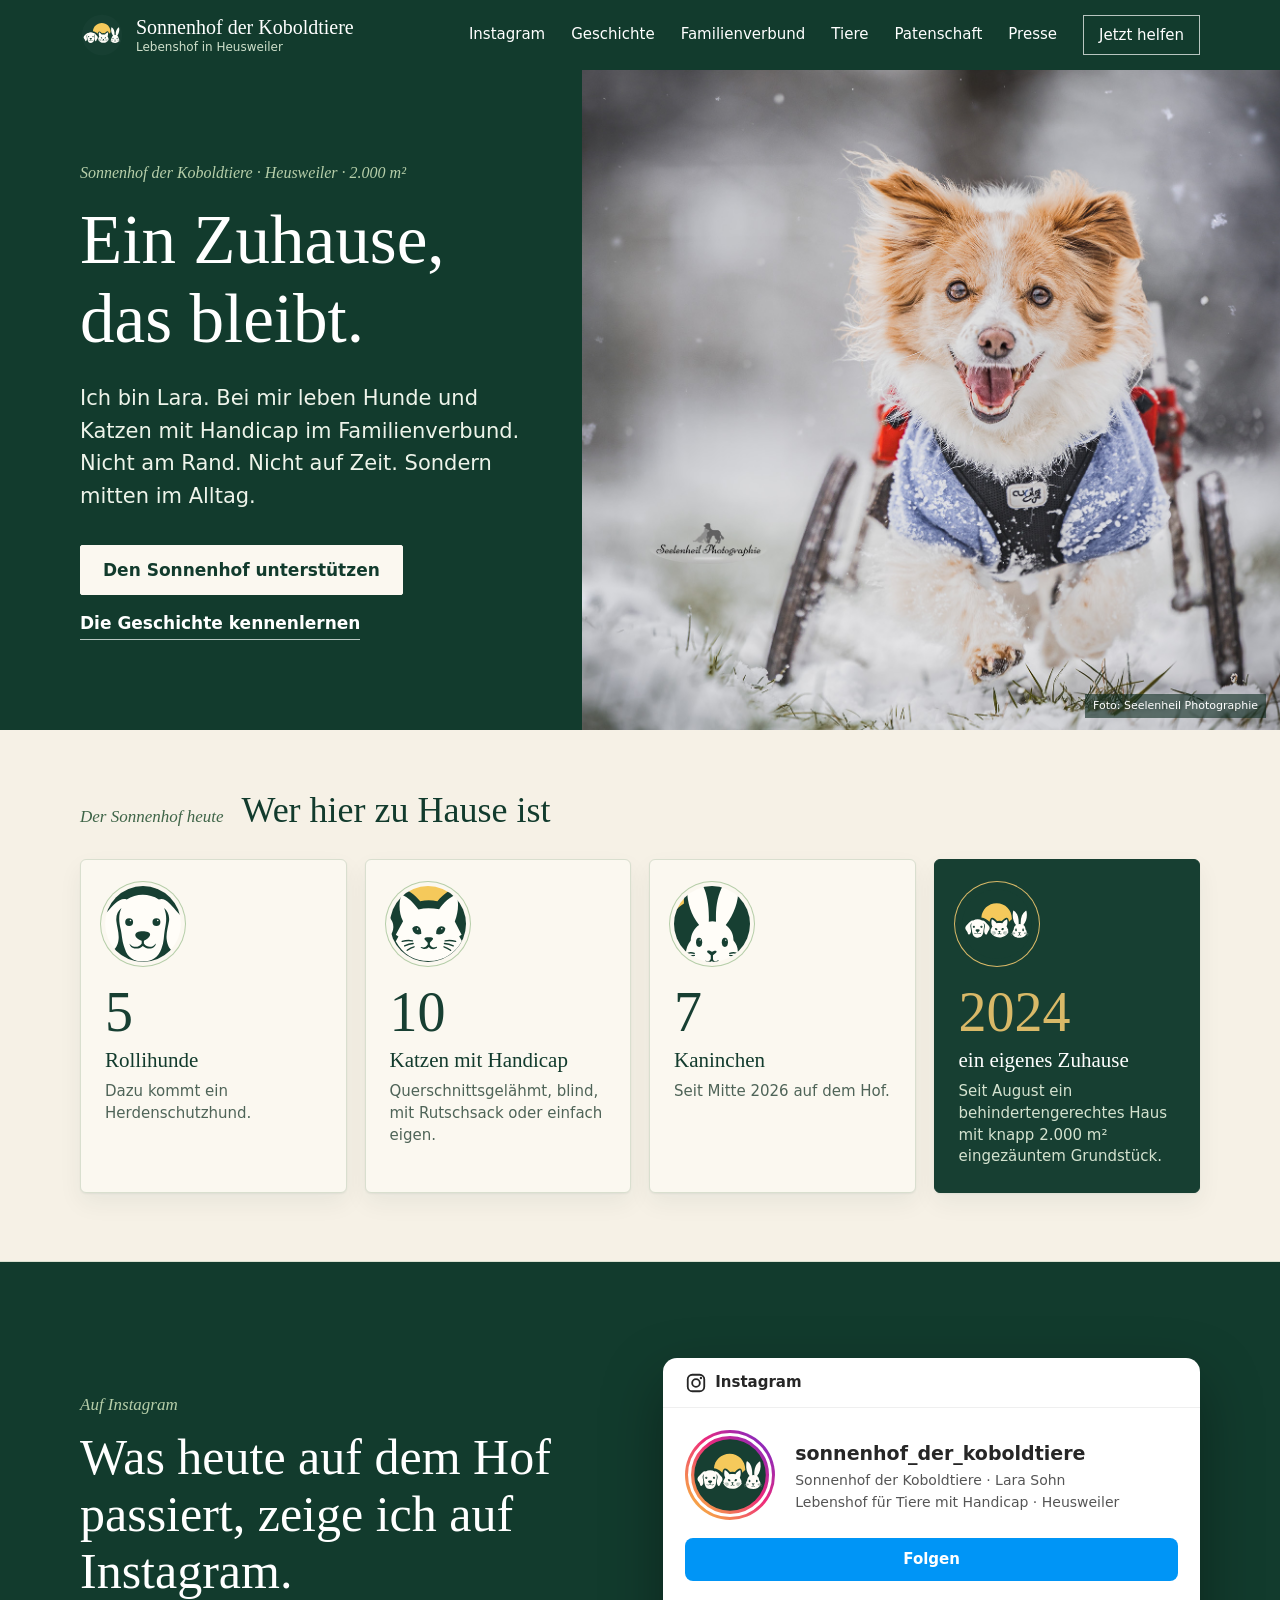
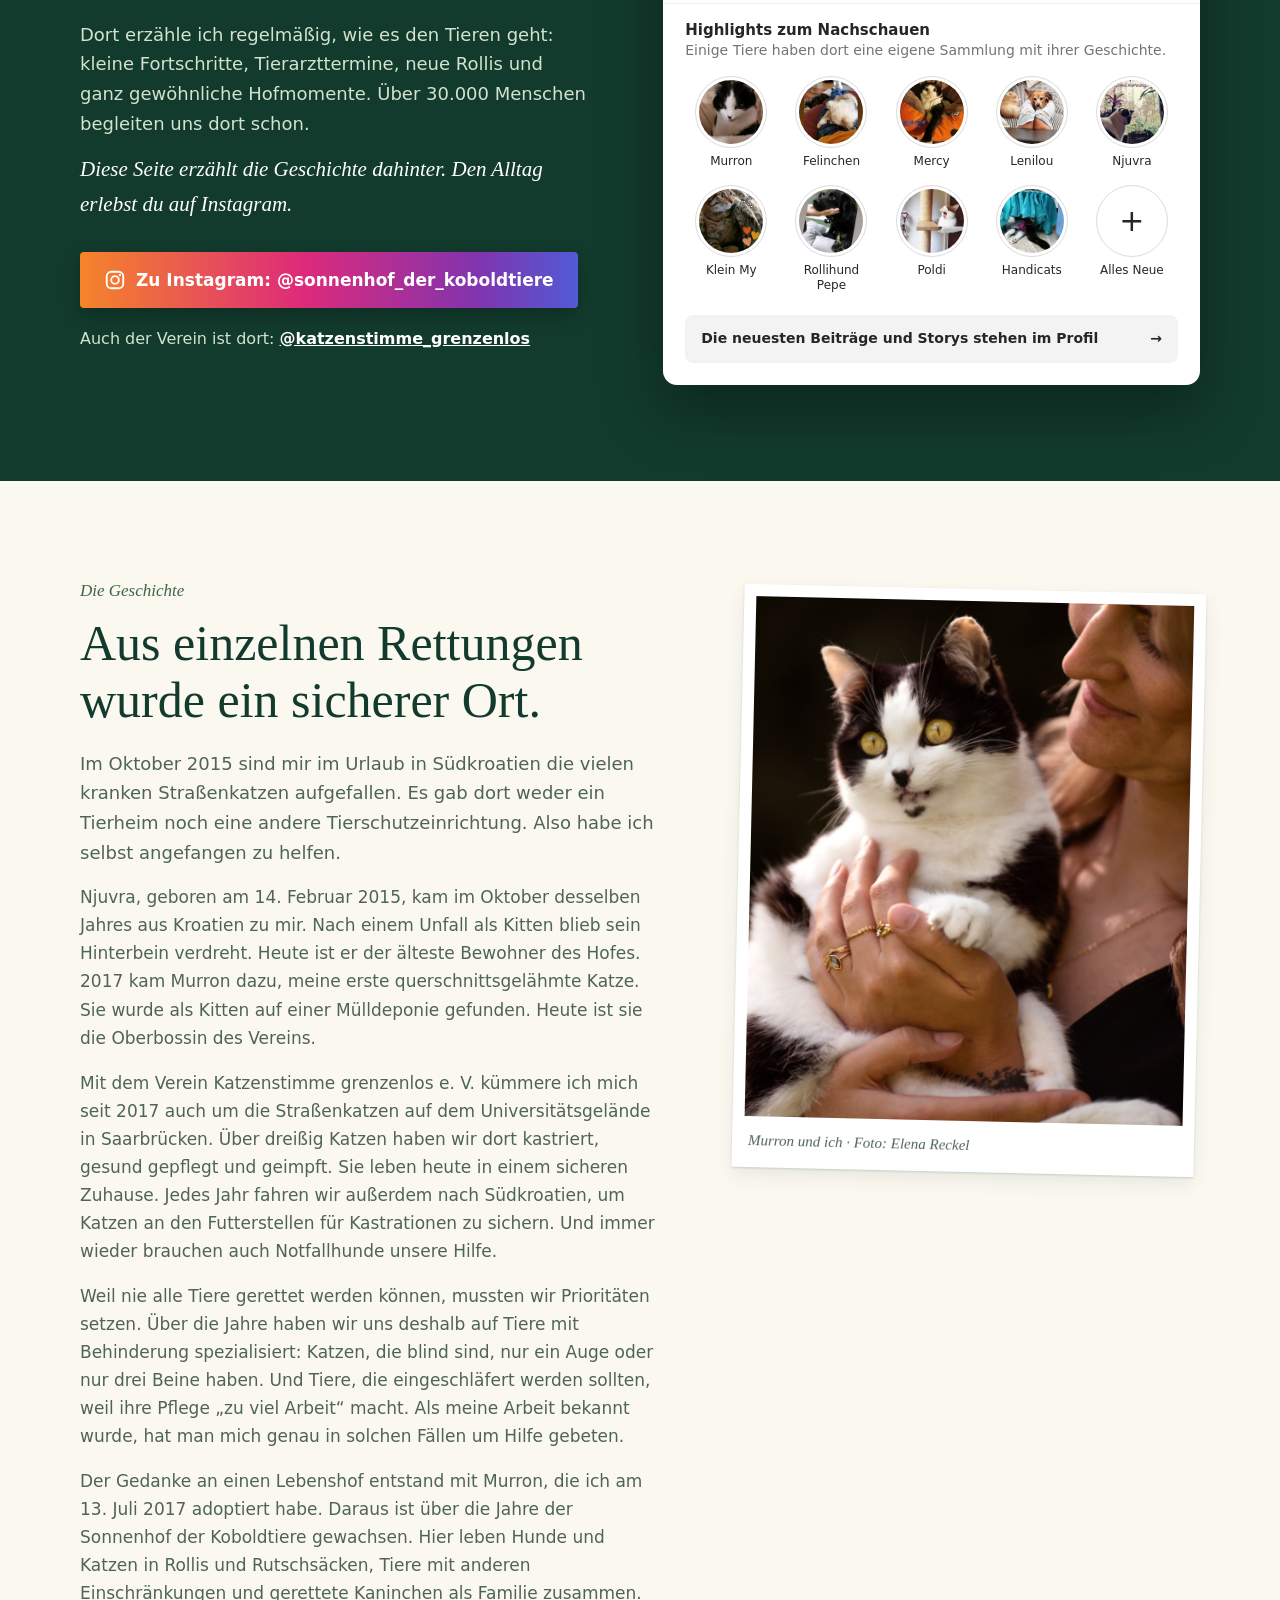
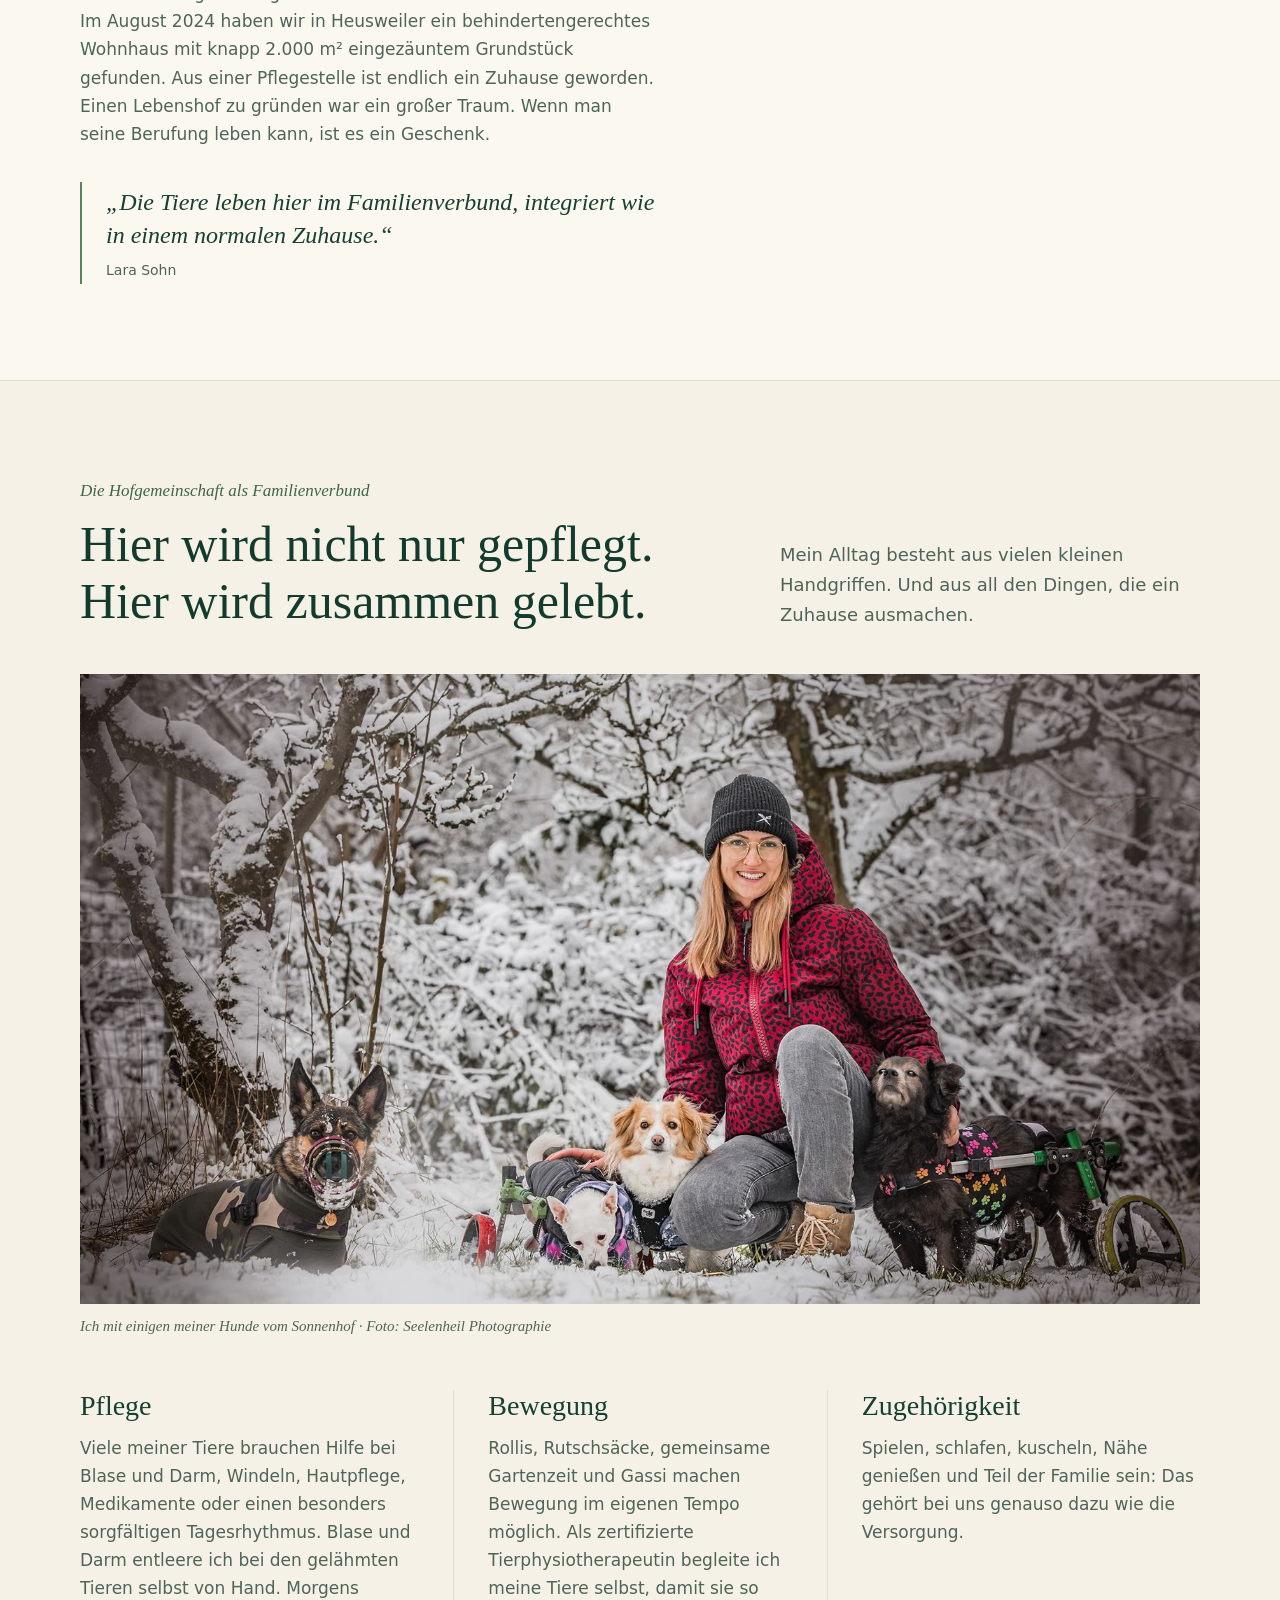
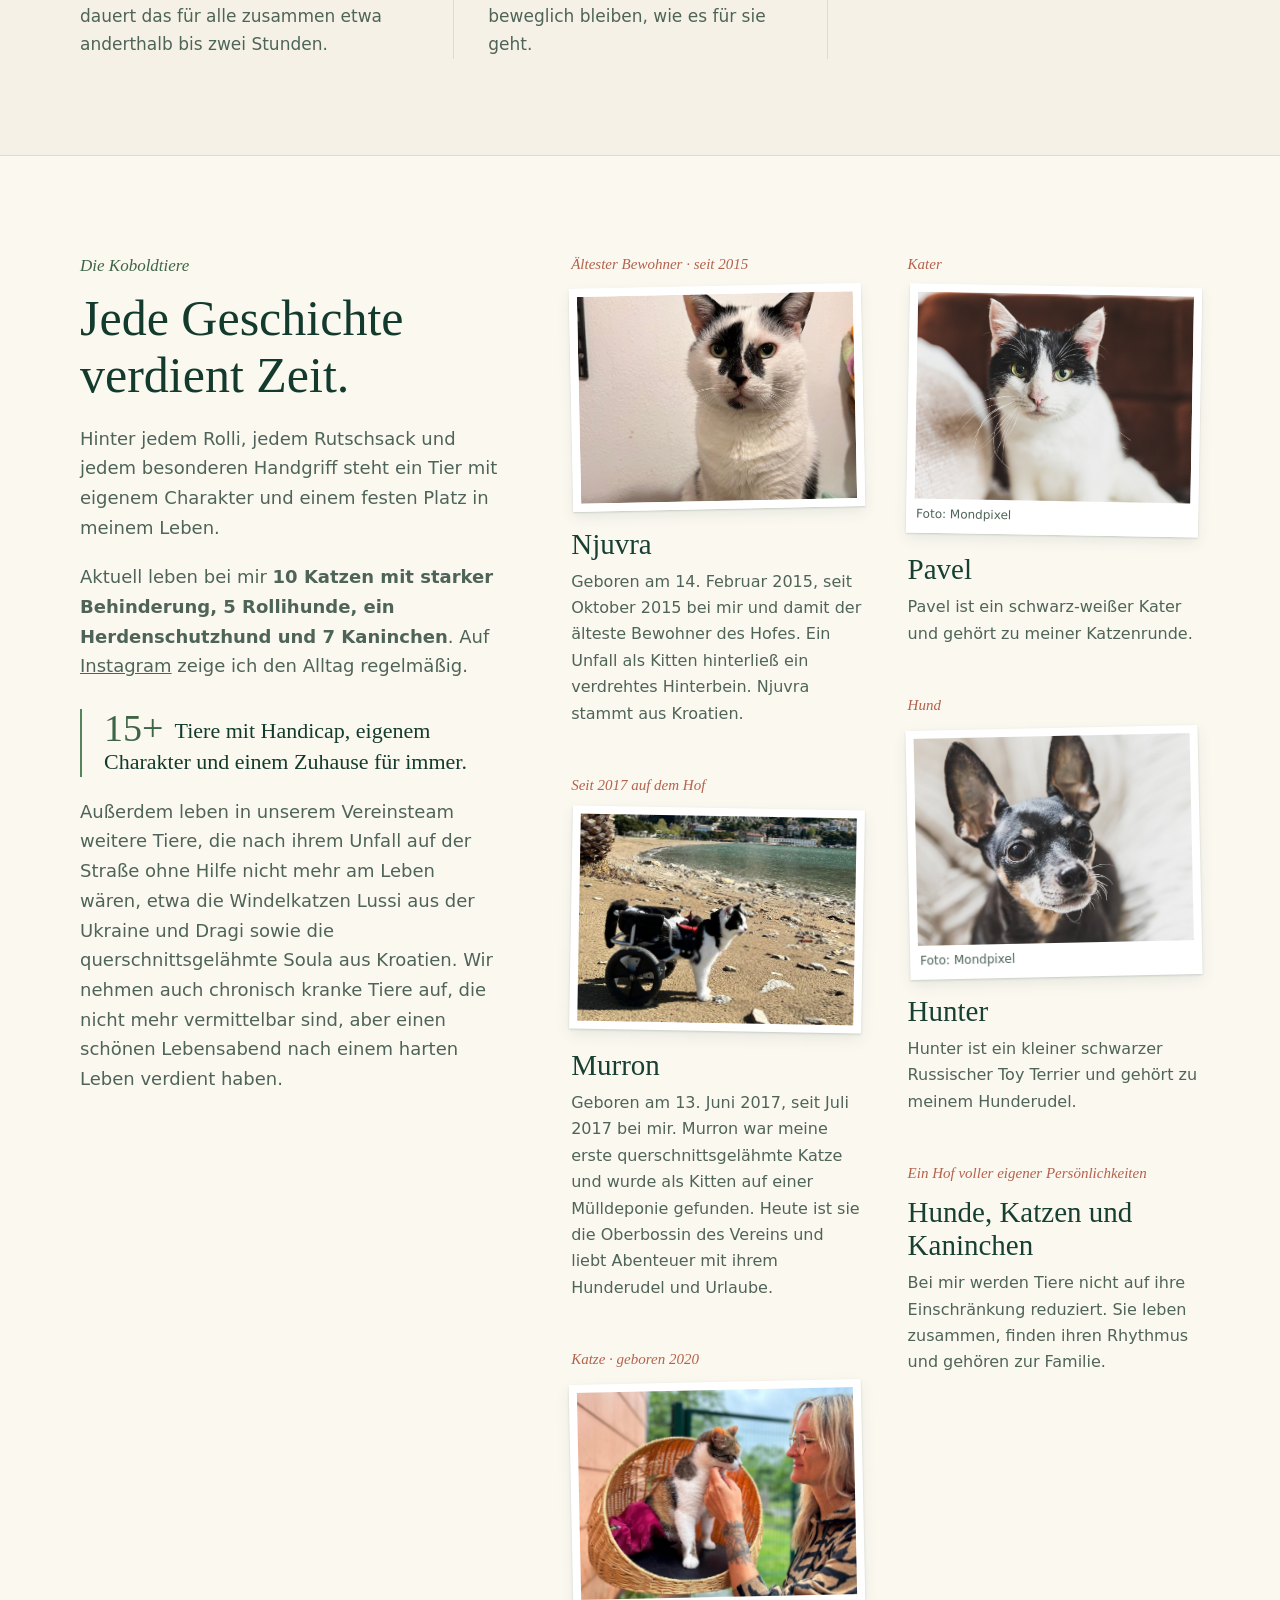
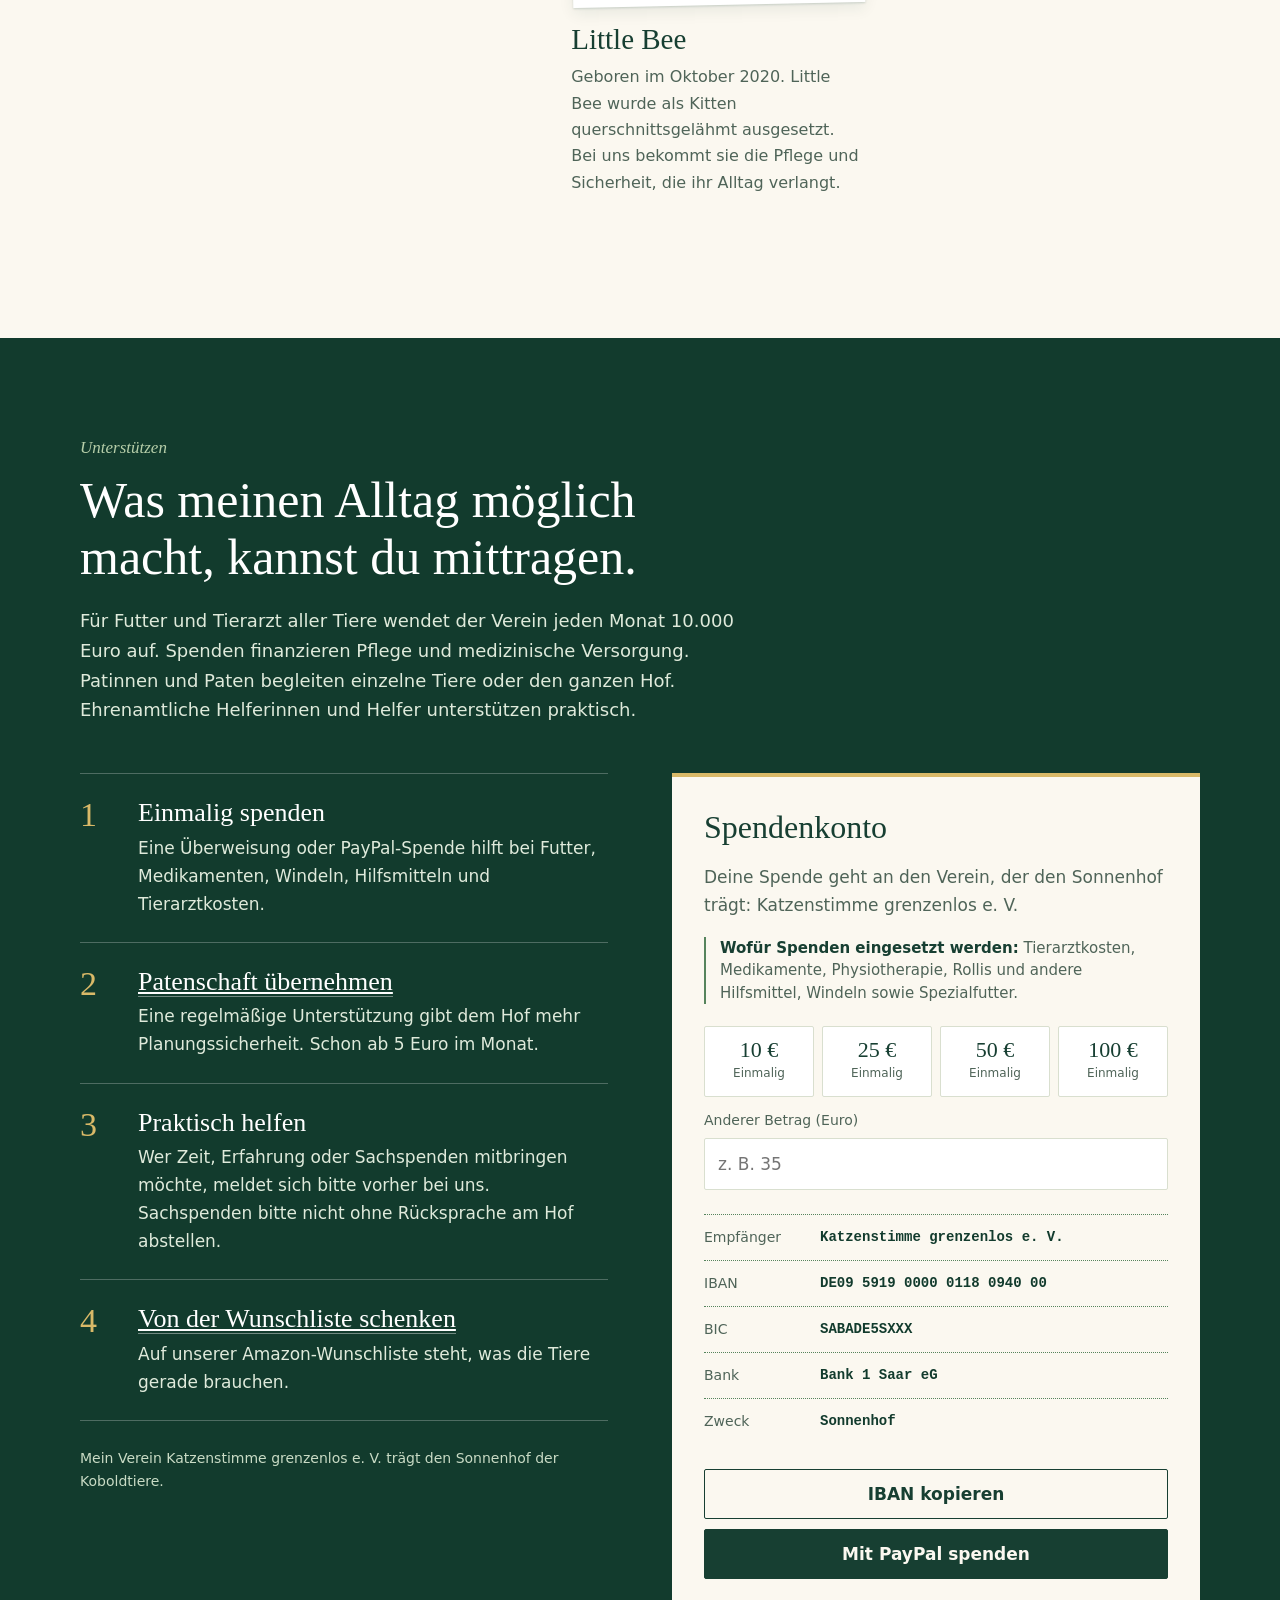
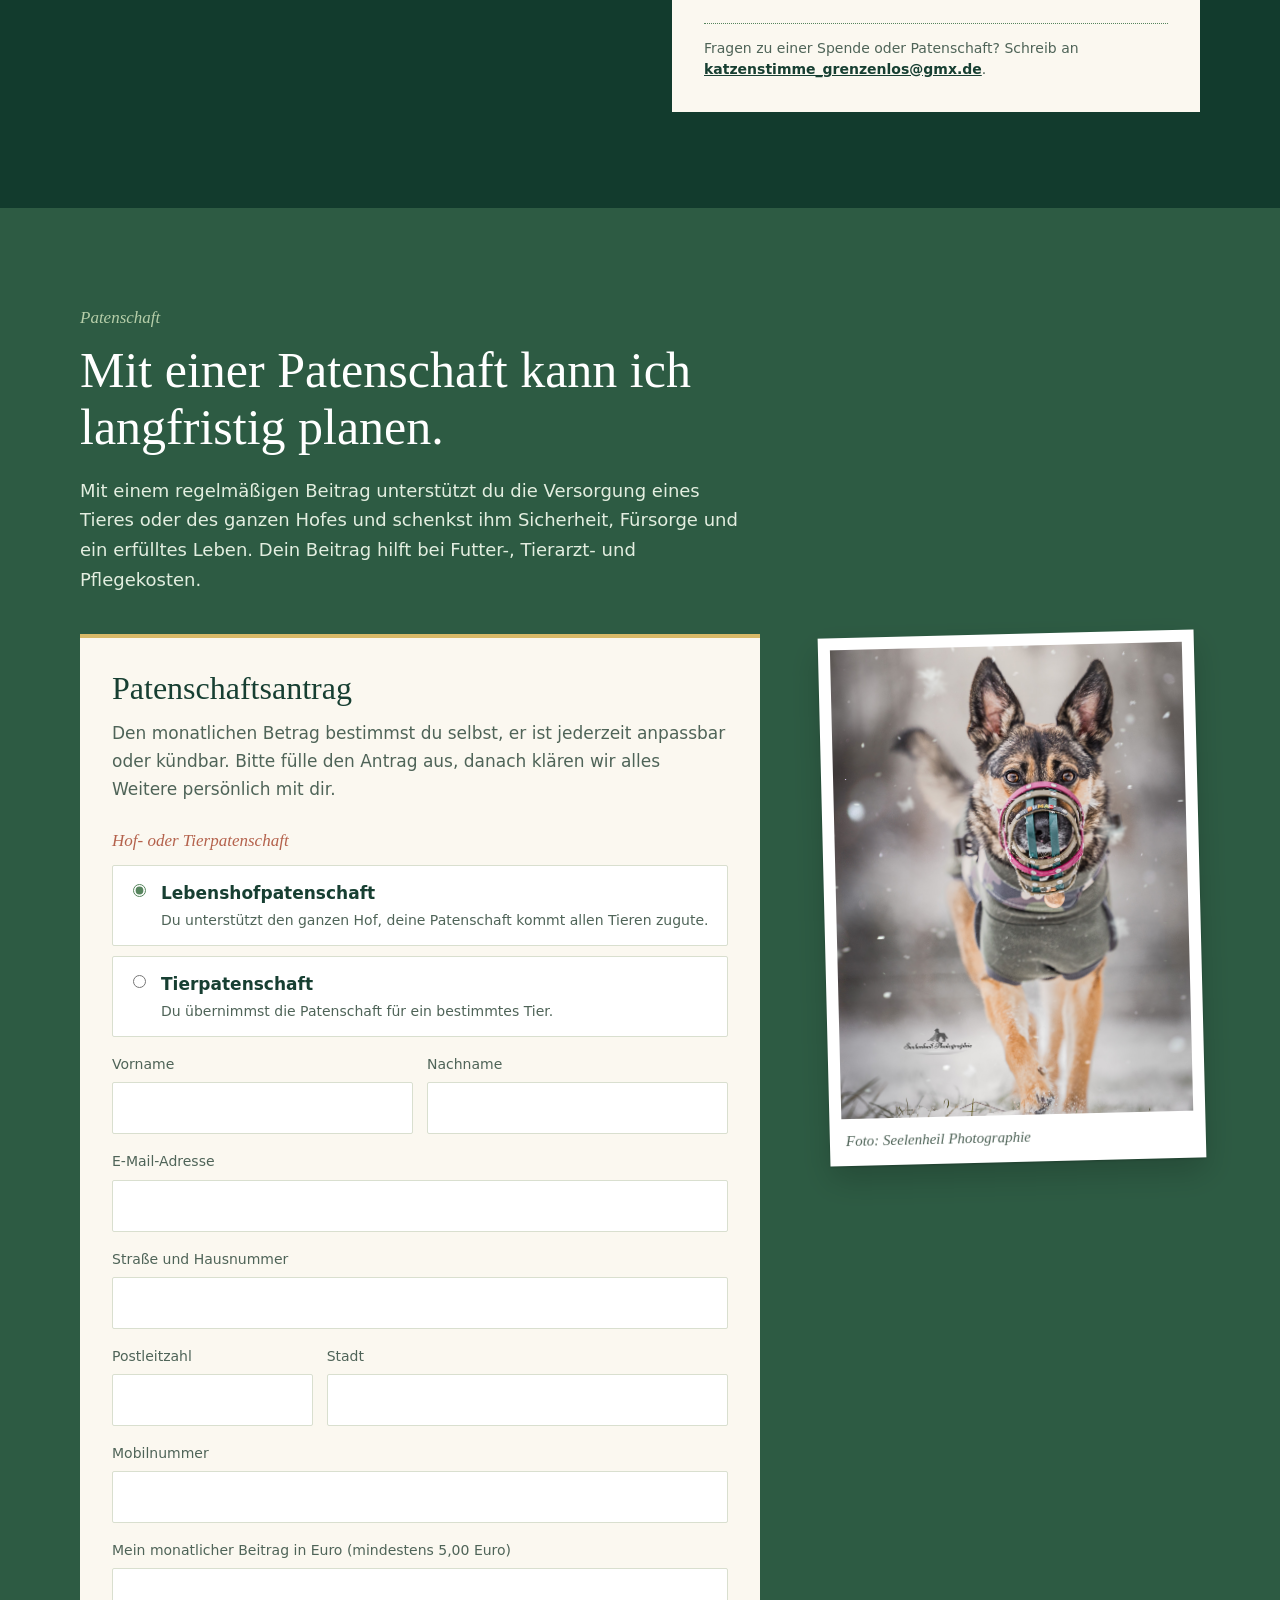
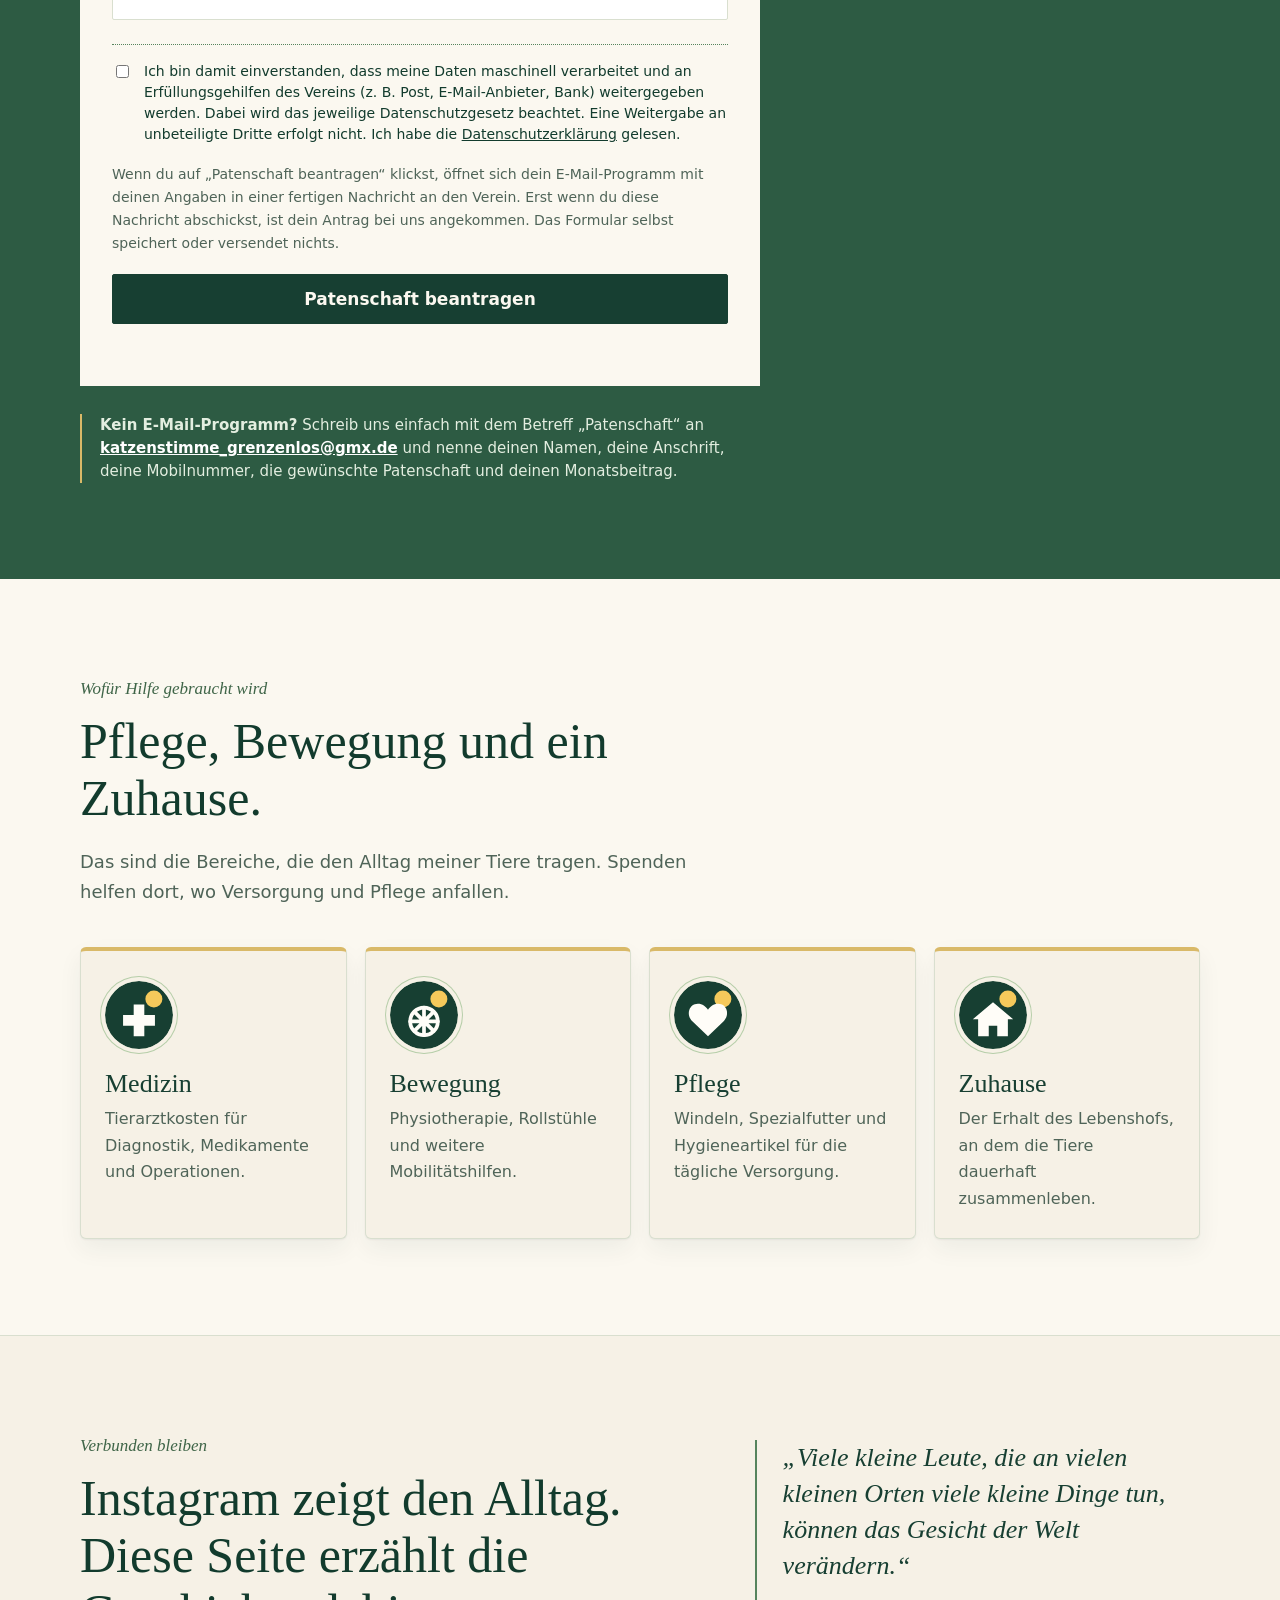
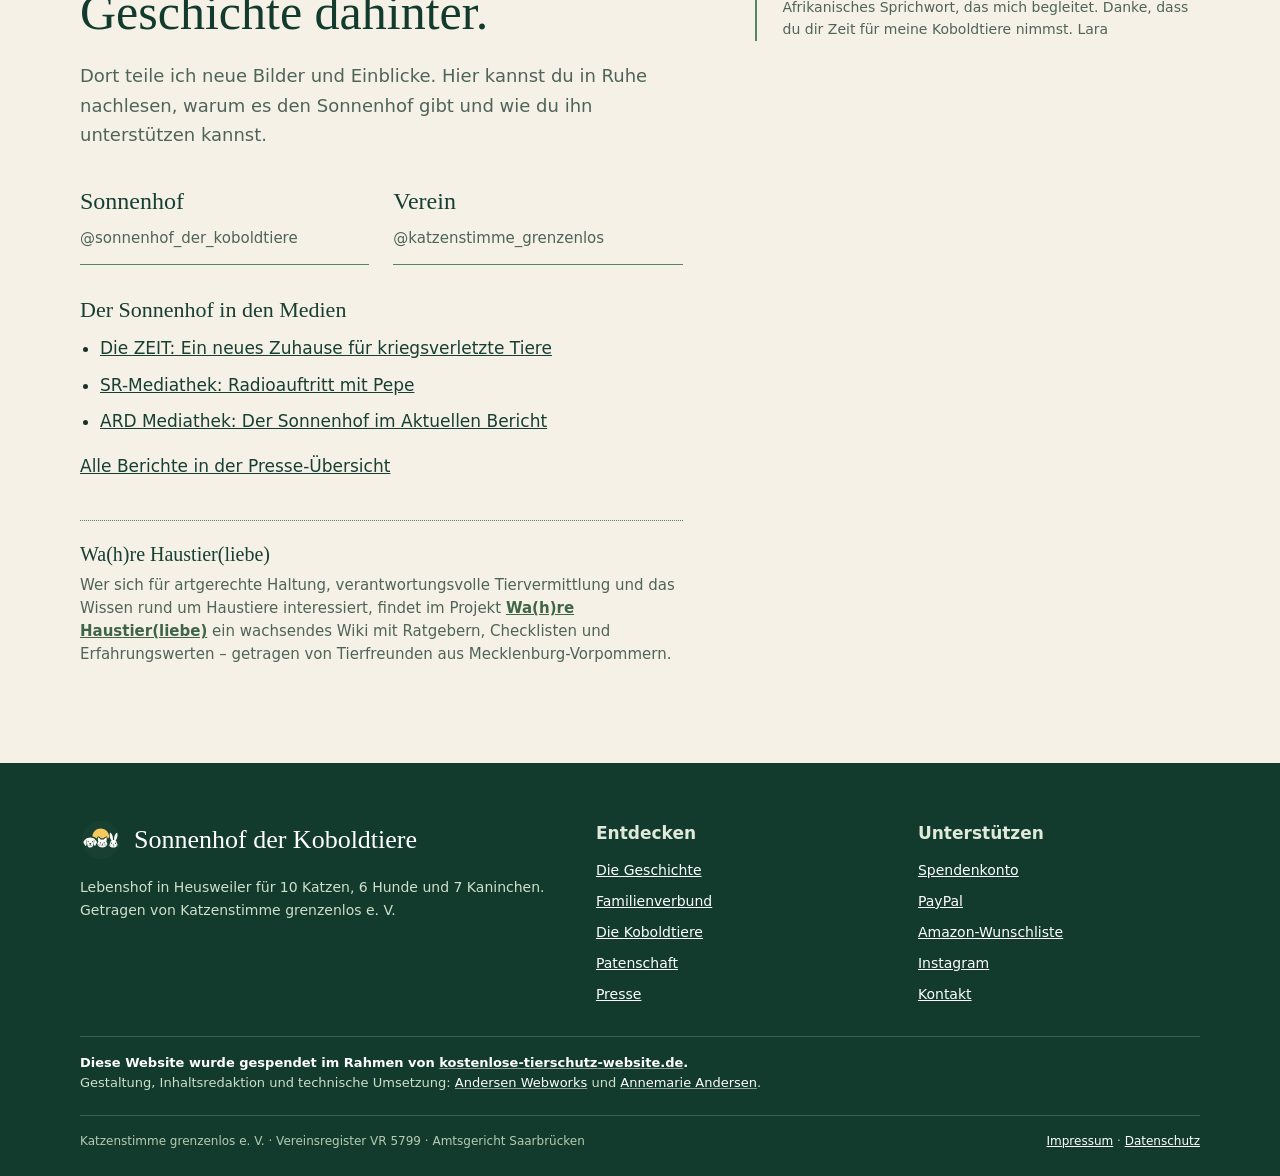
==== index.html @ ffea69f1 "Sonnenhof: ein Stylesheet für alle Seiten; Presse, Impressum und Datenschutz mit Kopf, Menü und Fuß " ====
<!doctype html>
<html lang="de">
<head>
  <meta charset="utf-8">
  <meta name="viewport" content="width=device-width, initial-scale=1">
  <meta name="description" content="Der Sonnenhof der Koboldtiere von Lara Sohn ist ein Lebenshof in Heusweiler (Saarland) für querschnittsgelähmte Hunde und Katzen und andere Tiere mit Handicap. Getragen von Katzenstimme grenzenlos e. V.">
  <meta name="theme-color" content="#173f32">
  <link rel="icon" href="favicon.ico" sizes="32x32">
  <link rel="icon" href="favicon.svg?v=20260930" type="image/svg+xml">
  <link rel="apple-touch-icon" href="apple-touch-icon.png">
  <link rel="manifest" href="site.webmanifest">
  <meta name="robots" content="index, follow">
  <link rel="canonical" href="https://sonnenhof-der-koboldtiere.de/">
  <meta property="og:type" content="website">
  <meta property="og:locale" content="de_DE">
  <meta property="og:site_name" content="Sonnenhof der Koboldtiere">
  <meta property="og:url" content="https://sonnenhof-der-koboldtiere.de/">
  <meta property="og:title" content="Sonnenhof der Koboldtiere – Lebenshof für Tiere mit Handicap in Heusweiler">
  <meta property="og:description" content="Ein Zuhause für querschnittsgelähmte Hunde und Katzen und andere Tiere mit Handicap im Saarland. Getragen von Katzenstimme grenzenlos e. V.">
  <meta property="og:image" content="https://sonnenhof-der-koboldtiere.de/assets/img/sonnenhof/seelenheil-lara-mit-hunden-im-schnee.jpg">
  <meta property="og:image:alt" content="Lara Sohn mit einigen Hunden vom Sonnenhof im Schnee, drei davon im Rollstuhl.">
  <title>Sonnenhof der Koboldtiere – Lebenshof für Tiere mit Handicap in Heusweiler</title>
  <script type="application/ld+json">
  {
    "@context": "https://schema.org",
    "@type": "NonprofitOrganization",
    "name": "Katzenstimme grenzenlos e. V.",
    "alternateName": "Sonnenhof der Koboldtiere",
    "url": "https://sonnenhof-der-koboldtiere.de/",
    "logo": "https://sonnenhof-der-koboldtiere.de/assets/img/logo/sonnenhof-bildmarke-512.png",
    "description": "Lebenshof in Heusweiler für querschnittsgelähmte Hunde und Katzen und andere Tiere mit Handicap.",
    "founder": { "@type": "Person", "name": "Lara Sohn" },
    "address": { "@type": "PostalAddress", "addressLocality": "Heusweiler", "addressRegion": "Saarland", "addressCountry": "DE" },
    "areaServed": { "@type": "Place", "name": "Heusweiler, Saarland" },
    "sameAs": [
      "https://www.instagram.com/sonnenhof_der_koboldtiere/",
      "https://www.instagram.com/katzenstimme_grenzenlos/",
      "https://www.paypal.me/katzenstimme"
    ]
  }
  </script>
  <link rel="stylesheet" href="assets/css/sonnenhof.css">
</head>
<body>
  <a class="skip" href="#inhalt">Zum Inhalt springen</a>

  <a class="sticky-help" id="sticky-help" href="#helfen" aria-hidden="true">
    <span class="sticky-help-dot" aria-hidden="true"></span>
    Jetzt helfen
  </a>

  <header class="site-header">
    <div class="wrap header-inner">
      <a class="brand" href="#start" aria-label="Sonnenhof der Koboldtiere, Startseite">
        <img class="brand-mark" src="assets/img/logo/sonnenhof-bildmarke.svg" alt="">
        <span class="brand-name">Sonnenhof der Koboldtiere<small>Lebenshof in Heusweiler</small></span>
      </a>
      <button class="menu-button" type="button" aria-expanded="false" aria-controls="hauptnavigation">Menü</button>
      <nav class="main-nav" id="hauptnavigation" aria-label="Hauptnavigation">
        <a href="#instagram">Instagram</a>
        <a href="#geschichte">Geschichte</a>
        <a href="#familie">Familienverbund</a>
        <a href="#tiere">Tiere</a>
        <a href="#patenschaft">Patenschaft</a>
        <a href="presse.html">Presse</a>
        <a class="nav-help" href="#helfen">Jetzt helfen</a>
      </nav>
    </div>
  </header>

  <main id="inhalt">
    <section class="hero" id="start" aria-labelledby="hero-title">
      <div class="hero-image">
        <img src="assets/img/sonnenhof/seelenheil-rollstuhl-im-schnee.jpg" alt="Ein Hund sitzt mit einem Rollstuhl im Schnee." fetchpriority="high">
      </div>
      <div class="hero-overlay"></div>
      <div class="wrap hero-inner">
        <div class="eyebrow">Sonnenhof der Koboldtiere · Heusweiler · 2.000 m²</div>
        <h1 id="hero-title">Ein Zuhause, das bleibt.</h1>
        <p class="hero-lead">Ich bin Lara. Bei mir leben Hunde und Katzen mit Handicap im Familienverbund. Nicht am Rand. Nicht auf Zeit. Sondern mitten im Alltag.</p>
        <div class="button-row">
          <a class="button button-primary" href="#helfen">Den Sonnenhof unterstützen</a>
          <a class="button button-outline" href="#geschichte">Die Geschichte kennenlernen</a>
        </div>
      </div>
      <div class="photo-credit">Foto: Seelenheil Photographie</div>
    </section>

    <aside class="quick-facts" aria-labelledby="facts-title">
      <div class="wrap">
        <div class="facts-head">
          <span class="section-label">Der Sonnenhof heute</span>
          <h2 id="facts-title">Wer hier zu Hause ist</h2>
        </div>
        <div class="quick-facts-grid">
          <div class="quick-fact">
            <span class="fact-medal fact-medal-dog" aria-hidden="true"></span>
            <span class="fact-number">5</span>
            <strong>Rollihunde</strong>
            <span class="fact-text">Dazu kommt ein Herdenschutzhund.</span>
          </div>
          <div class="quick-fact">
            <span class="fact-medal fact-medal-cat" aria-hidden="true"></span>
            <span class="fact-number">10</span>
            <strong>Katzen mit Handicap</strong>
            <span class="fact-text">Querschnittsgelähmt, blind, mit Rutschsack oder einfach eigen.</span>
          </div>
          <div class="quick-fact">
            <span class="fact-medal fact-medal-rabbit" aria-hidden="true"></span>
            <span class="fact-number">7</span>
            <strong>Kaninchen</strong>
            <span class="fact-text">Seit Mitte 2026 auf dem Hof.</span>
          </div>
          <div class="quick-fact quick-fact-home">
            <span class="fact-medal fact-medal-home" aria-hidden="true"></span>
            <span class="fact-number">2024</span>
            <strong>ein eigenes Zuhause</strong>
            <span class="fact-text">Seit August ein behindertengerechtes Haus mit knapp 2.000 m² eingezäuntem Grundstück.</span>
          </div>
        </div>
      </div>
    </aside>

    <section class="insta" id="instagram" aria-labelledby="insta-title">
      <div class="wrap insta-grid">
        <div class="insta-copy">
          <div class="section-label">Auf Instagram</div>
          <h2 id="insta-title">Was heute auf dem Hof passiert, zeige ich auf Instagram.</h2>
          <p class="intro">Dort erzähle ich regelmäßig, wie es den Tieren geht: kleine Fortschritte, Tierarzttermine, neue Rollis und ganz gewöhnliche Hofmomente. Über 30.000 Menschen begleiten uns dort schon.</p>
          <p class="intro">Diese Seite erzählt die Geschichte dahinter. Den Alltag erlebst du auf Instagram.</p>
          <a class="button button-primary insta-cta" href="https://www.instagram.com/sonnenhof_der_koboldtiere/" target="_blank" rel="noopener noreferrer"><svg class="ig-glyph" viewBox="0 0 24 24" aria-hidden="true"><rect x="3" y="3" width="18" height="18" rx="5" fill="none" stroke="currentColor" stroke-width="2"/><circle cx="12" cy="12" r="4.2" fill="none" stroke="currentColor" stroke-width="2"/><circle cx="17.4" cy="6.6" r="1.3" fill="currentColor"/></svg> Zu Instagram: @sonnenhof_der_koboldtiere</a>
          <p class="insta-verein">Auch der Verein ist dort: <a href="https://www.instagram.com/katzenstimme_grenzenlos/" target="_blank" rel="noopener noreferrer">@katzenstimme_grenzenlos</a></p>
        </div>

        <div class="ig-card">
          <div class="ig-bar"><svg class="ig-glyph" viewBox="0 0 24 24" aria-hidden="true"><rect x="3" y="3" width="18" height="18" rx="5" fill="none" stroke="currentColor" stroke-width="2"/><circle cx="12" cy="12" r="4.2" fill="none" stroke="currentColor" stroke-width="2"/><circle cx="17.4" cy="6.6" r="1.3" fill="currentColor"/></svg><span>Instagram</span></div>
          <a class="ig-profile" href="https://www.instagram.com/sonnenhof_der_koboldtiere/" target="_blank" rel="noopener noreferrer">
            <span class="ig-avatar"><img src="assets/img/logo/sonnenhof-bildmarke.svg" alt="" width="84" height="84"></span>
            <span class="ig-id">
              <strong>sonnenhof_der_koboldtiere</strong>
              <span>Sonnenhof der Koboldtiere · Lara Sohn</span>
              <span>Lebenshof für Tiere mit Handicap · Heusweiler</span>
            </span>
          </a>
          <a class="ig-follow" href="https://www.instagram.com/sonnenhof_der_koboldtiere/" target="_blank" rel="noopener noreferrer">Folgen</a>

          <div class="ig-highlights">
            <h3>Highlights zum Nachschauen</h3>
            <p>Einige Tiere haben dort eine eigene Sammlung mit ihrer Geschichte.</p>
            <ul class="ig-list">
              <li><a href="https://www.instagram.com/stories/highlights/17904817912550159/" target="_blank" rel="noopener noreferrer"><span class="ig-ring"><img src="assets/img/sonnenhof/instagram/murron.jpg" alt="" width="80" height="80" loading="lazy"></span><span class="ig-name">Murron</span></a></li>
              <li><a href="https://www.instagram.com/stories/highlights/17871183943763670/" target="_blank" rel="noopener noreferrer"><span class="ig-ring"><img src="assets/img/sonnenhof/instagram/felinchen.jpg" alt="" width="80" height="80" loading="lazy"></span><span class="ig-name">Felinchen</span></a></li>
              <li><a href="https://www.instagram.com/stories/highlights/17919131416909393/" target="_blank" rel="noopener noreferrer"><span class="ig-ring"><img src="assets/img/sonnenhof/instagram/mercy.jpg" alt="" width="80" height="80" loading="lazy"></span><span class="ig-name">Mercy</span></a></li>
              <li><a href="https://www.instagram.com/stories/highlights/18149816296005332/" target="_blank" rel="noopener noreferrer"><span class="ig-ring"><img src="assets/img/sonnenhof/instagram/lenilou.jpg" alt="" width="80" height="80" loading="lazy"></span><span class="ig-name">Lenilou</span></a></li>
              <li><a href="https://www.instagram.com/stories/highlights/17866006132578667/" target="_blank" rel="noopener noreferrer"><span class="ig-ring"><img src="assets/img/sonnenhof/instagram/njuvra.jpg" alt="" width="80" height="80" loading="lazy"></span><span class="ig-name">Njuvra</span></a></li>
              <li><a href="https://www.instagram.com/stories/highlights/17907754822400363/" target="_blank" rel="noopener noreferrer"><span class="ig-ring"><img src="assets/img/sonnenhof/instagram/klein-my.jpg" alt="" width="80" height="80" loading="lazy"></span><span class="ig-name">Klein My</span></a></li>
              <li><a href="https://www.instagram.com/stories/highlights/17893263847769217/" target="_blank" rel="noopener noreferrer"><span class="ig-ring"><img src="assets/img/sonnenhof/instagram/pepe.jpg" alt="" width="80" height="80" loading="lazy"></span><span class="ig-name">Rollihund Pepe</span></a></li>
              <li><a href="https://www.instagram.com/stories/highlights/17898153634431873/" target="_blank" rel="noopener noreferrer"><span class="ig-ring"><img src="assets/img/sonnenhof/instagram/poldi.jpg" alt="" width="80" height="80" loading="lazy"></span><span class="ig-name">Poldi</span></a></li>
              <li><a href="https://www.instagram.com/stories/highlights/17901282364335546/" target="_blank" rel="noopener noreferrer"><span class="ig-ring"><img src="assets/img/sonnenhof/instagram/handicats.jpg" alt="" width="80" height="80" loading="lazy"></span><span class="ig-name">Handicats</span></a></li>
              <li><a href="https://www.instagram.com/sonnenhof_der_koboldtiere/" target="_blank" rel="noopener noreferrer"><span class="ig-ring ig-ring-more" aria-hidden="true">+</span><span class="ig-name">Alles Neue</span></a></li>
            </ul>
          </div>
          <a class="ig-latest" href="https://www.instagram.com/sonnenhof_der_koboldtiere/" target="_blank" rel="noopener noreferrer">
            <span>Die neuesten Beiträge und Storys stehen im Profil</span>
            <span aria-hidden="true">→</span>
          </a>
        </div>
      </div>
    </section>

    <section class="story" id="geschichte">
      <div class="wrap story-grid">
        <div class="story-copy">
          <div class="section-label">Die Geschichte</div>
          <h2>Aus einzelnen Rettungen wurde ein sicherer Ort.</h2>
          <p class="intro">Im Oktober 2015 sind mir im Urlaub in Südkroatien die vielen kranken Straßenkatzen aufgefallen. Es gab dort weder ein Tierheim noch eine andere Tierschutzeinrichtung. Also habe ich selbst angefangen zu helfen.</p>
          <p>Njuvra, geboren am 14. Februar 2015, kam im Oktober desselben Jahres aus Kroatien zu mir. Nach einem Unfall als Kitten blieb sein Hinterbein verdreht. Heute ist er der älteste Bewohner des Hofes. 2017 kam Murron dazu, meine erste querschnittsgelähmte Katze. Sie wurde als Kitten auf einer Mülldeponie gefunden. Heute ist sie die Oberbossin des Vereins.</p>
          <p>Mit dem Verein Katzenstimme grenzenlos e. V. kümmere ich mich seit 2017 auch um die Straßenkatzen auf dem Universitätsgelände in Saarbrücken. Über dreißig Katzen haben wir dort kastriert, gesund gepflegt und geimpft. Sie leben heute in einem sicheren Zuhause. Jedes Jahr fahren wir außerdem nach Südkroatien, um Katzen an den Futterstellen für Kastrationen zu sichern. Und immer wieder brauchen auch Notfallhunde unsere Hilfe.</p>
          <p>Weil nie alle Tiere gerettet werden können, mussten wir Prioritäten setzen. Über die Jahre haben wir uns deshalb auf Tiere mit Behinderung spezialisiert: Katzen, die blind sind, nur ein Auge oder nur drei Beine haben. Und Tiere, die eingeschläfert werden sollten, weil ihre Pflege „zu viel Arbeit“ macht. Als meine Arbeit bekannt wurde, hat man mich genau in solchen Fällen um Hilfe gebeten.</p>
          <p>Der Gedanke an einen Lebenshof entstand mit Murron, die ich am 13. Juli 2017 adoptiert habe. Daraus ist über die Jahre der Sonnenhof der Koboldtiere gewachsen. Hier leben Hunde und Katzen in Rollis und Rutschsäcken, Tiere mit anderen Einschränkungen und gerettete Kaninchen als Familie zusammen. Im August 2024 haben wir in Heusweiler ein behindertengerechtes Wohnhaus mit knapp 2.000 m² eingezäuntem Grundstück gefunden. Aus einer Pflegestelle ist endlich ein Zuhause geworden. Einen Lebenshof zu gründen war ein großer Traum. Wenn man seine Berufung leben kann, ist es ein Geschenk.</p>
          <blockquote class="story-quote">
            „Die Tiere leben hier im Familienverbund, integriert wie in einem normalen Zuhause.“
            <cite>Lara Sohn</cite>
          </blockquote>
        </div>
        <figure class="story-figure">
          <img src="assets/img/sonnenhof/elenareckel-lara-mit-katze.jpg" alt="Lara Sohn hält Murron, eine schwarz-weiße Katze, im Arm." loading="lazy">
          <figcaption>Murron und ich · Foto: Elena Reckel</figcaption>
        </figure>
      </div>
    </section>

    <section class="family" id="familie">
      <div class="wrap">
        <div class="family-top">
          <div class="section-heading">
            <div class="section-label">Die Hofgemeinschaft als Familienverbund</div>
            <h2>Hier wird nicht nur gepflegt. Hier wird zusammen gelebt.</h2>
          </div>
          <p class="intro">Mein Alltag besteht aus vielen kleinen Handgriffen. Und aus all den Dingen, die ein Zuhause ausmachen.</p>
        </div>
        <figure class="family-figure">
          <img src="assets/img/sonnenhof/seelenheil-lara-mit-hunden-im-schnee.jpg" alt="Lara Sohn sitzt mit vier Hunden im verschneiten Garten, drei der Hunde tragen einen Rollstuhl." loading="lazy">
          <figcaption>Ich mit einigen meiner Hunde vom Sonnenhof · Foto: Seelenheil Photographie</figcaption>
        </figure>
        <div class="family-grid">
          <article class="family-item">
            <h3>Pflege</h3>
            <p>Viele meiner Tiere brauchen Hilfe bei Blase und Darm, Windeln, Hautpflege, Medikamente oder einen besonders sorgfältigen Tagesrhythmus. Blase und Darm entleere ich bei den gelähmten Tieren selbst von Hand. Morgens dauert das für alle zusammen etwa anderthalb bis zwei Stunden.</p>
          </article>
          <article class="family-item">
            <h3>Bewegung</h3>
            <p>Rollis, Rutschsäcke, gemeinsame Gartenzeit und Gassi machen Bewegung im eigenen Tempo möglich. Als zertifizierte Tierphysiotherapeutin begleite ich meine Tiere selbst, damit sie so beweglich bleiben, wie es für sie geht.</p>
          </article>
          <article class="family-item">
            <h3>Zugehörigkeit</h3>
            <p>Spielen, schlafen, kuscheln, Nähe genießen und Teil der Familie sein: Das gehört bei uns genauso dazu wie die Versorgung.</p>
          </article>
        </div>
      </div>
    </section>

    <section class="animals" id="tiere">
      <div class="wrap animal-layout">
        <div>
          <div class="section-label">Die Koboldtiere</div>
          <h2>Jede Geschichte verdient Zeit.</h2>
          <p class="intro">Hinter jedem Rolli, jedem Rutschsack und jedem besonderen Handgriff steht ein Tier mit eigenem Charakter und einem festen Platz in meinem Leben.</p>
          <p class="intro">Aktuell leben bei mir <strong>10 Katzen mit starker Behinderung, 5 Rollihunde, ein Herdenschutzhund und 7 Kaninchen</strong>. Auf <a href="https://www.instagram.com/sonnenhof_der_koboldtiere/" target="_blank" rel="noopener noreferrer">Instagram</a> zeige ich den Alltag regelmäßig.</p>
          <div class="animal-count" aria-label="Aktueller Stand der Hofbewohner">
            <strong>15+</strong> Tiere mit Handicap, eigenem Charakter und einem Zuhause für immer.
          </div>
          <p class="intro">Außerdem leben in unserem Vereinsteam weitere Tiere, die nach ihrem Unfall auf der Straße ohne Hilfe nicht mehr am Leben wären, etwa die Windelkatzen Lussi aus der Ukraine und Dragi sowie die querschnittsgelähmte Soula aus Kroatien. Wir nehmen auch chronisch kranke Tiere auf, die nicht mehr vermittelbar sind, aber einen schönen Lebensabend nach einem harten Leben verdient haben.</p>
        </div>
        <div class="animal-notes">
          <article class="animal-note">
            <span class="animal-kind">Ältester Bewohner · seit 2015</span>
            <figure><img class="njuvra-photo" src="assets/img/sonnenhof/njuvra-portraet.jpg" alt="Njuvra, ein weiß-schwarz gezeichneter Kater." loading="lazy"></figure>
            <h3>Njuvra</h3>
            <p>Geboren am 14. Februar 2015, seit Oktober 2015 bei mir und damit der älteste Bewohner des Hofes. Ein Unfall als Kitten hinterließ ein verdrehtes Hinterbein. Njuvra stammt aus Kroatien.</p>
          </article>
          <article class="animal-note">
            <span class="animal-kind">Seit 2017 auf dem Hof</span>
            <figure><img class="murron-photo" src="assets/img/sonnenhof/murron-am-meer.jpg" alt="Murron im Rollstuhl am Meer." loading="lazy"></figure>
            <h3>Murron</h3>
            <p>Geboren am 13. Juni 2017, seit Juli 2017 bei mir. Murron war meine erste querschnittsgelähmte Katze und wurde als Kitten auf einer Mülldeponie gefunden. Heute ist sie die Oberbossin des Vereins und liebt Abenteuer mit ihrem Hunderudel und Urlaube.</p>
          </article>
          <article class="animal-note">
            <span class="animal-kind">Katze · geboren 2020</span>
            <figure><img class="little-bee-photo" src="assets/img/sonnenhof/little-bee-mit-lara.jpg" alt="Little Bee, eine weiß-braun-schwarz gefleckte Katze, sitzt in einem Korbsessel und wird von Lara gekrault." loading="lazy"></figure>
            <h3>Little Bee</h3>
            <p>Geboren im Oktober 2020. Little Bee wurde als Kitten querschnittsgelähmt ausgesetzt. Bei uns bekommt sie die Pflege und Sicherheit, die ihr Alltag verlangt.</p>
          </article>
          <article class="animal-note">
            <span class="animal-kind">Kater</span>
            <figure><img class="pavel-photo" src="assets/img/sonnenhof/mondpixel-pavel.jpg" alt="Pavel, ein schwarz-weißer Kater, sitzt auf einem Sofa und schaut in die Kamera." loading="lazy"><figcaption>Foto: Mondpixel</figcaption></figure>
            <h3>Pavel</h3>
            <p>Pavel ist ein schwarz-weißer Kater und gehört zu meiner Katzenrunde.</p>
          </article>
          <article class="animal-note">
            <span class="animal-kind">Hund</span>
            <figure><img class="hunter-photo" src="assets/img/sonnenhof/mondpixel-hunter.jpg" alt="Hunter, ein kleiner schwarzer Russischer Toy Terrier mit großen Ohren, liegt in einem hellen Hundebett." loading="lazy"><figcaption>Foto: Mondpixel</figcaption></figure>
            <h3>Hunter</h3>
            <p>Hunter ist ein kleiner schwarzer Russischer Toy Terrier und gehört zu meinem Hunderudel.</p>
          </article>
          <article class="animal-note">
            <span class="animal-kind">Ein Hof voller eigener Persönlichkeiten</span>
            <h3>Hunde, Katzen und Kaninchen</h3>
            <p>Bei mir werden Tiere nicht auf ihre Einschränkung reduziert. Sie leben zusammen, finden ihren Rhythmus und gehören zur Familie.</p>
          </article>
        </div>
      </div>
    </section>

    <section class="support" id="helfen">
      <div class="wrap">
        <div class="section-heading">
          <div class="section-label">Unterstützen</div>
          <h2>Was meinen Alltag möglich macht, kannst du mittragen.</h2>
          <p class="intro">Für Futter und Tierarzt aller Tiere wendet der Verein jeden Monat 10.000 Euro auf. Spenden finanzieren Pflege und medizinische Versorgung. Patinnen und Paten begleiten einzelne Tiere oder den ganzen Hof. Ehrenamtliche Helferinnen und Helfer unterstützen praktisch.</p>
        </div>

        <div class="support-grid">
          <div>
            <div class="support-options">
              <article class="support-option">
                <span class="support-option-number">1</span>
                <div><h3>Einmalig spenden</h3><p>Eine Überweisung oder PayPal-Spende hilft bei Futter, Medikamenten, Windeln, Hilfsmitteln und Tierarztkosten.</p></div>
              </article>
              <article class="support-option">
                <span class="support-option-number">2</span>
                <div><h3><a href="#patenschaft" style="color:#fff;border-bottom:1px solid rgba(255,255,255,.4);">Patenschaft übernehmen</a></h3><p>Eine regelmäßige Unterstützung gibt dem Hof mehr Planungssicherheit. Schon ab 5 Euro im Monat.</p></div>
              </article>
              <article class="support-option">
                <span class="support-option-number">3</span>
                <div><h3>Praktisch helfen</h3><p>Wer Zeit, Erfahrung oder Sachspenden mitbringen möchte, meldet sich bitte vorher bei uns. Sachspenden bitte nicht ohne Rücksprache am Hof abstellen.</p></div>
              </article>
              <article class="support-option">
                <span class="support-option-number">4</span>
                <div><h3><a href="https://www.amazon.de/hz/wishlist/ls/34C3XM2DW4QZP" target="_blank" rel="noopener noreferrer" style="color:#fff;border-bottom:1px solid rgba(255,255,255,.4);">Von der Wunschliste schenken</a></h3><p>Auf unserer Amazon-Wunschliste steht, was die Tiere gerade brauchen.</p></div>
              </article>
            </div>
            <p class="support-note">Mein Verein Katzenstimme grenzenlos e. V. trägt den Sonnenhof der Koboldtiere.</p>
          </div>

          <aside class="donation-box" aria-labelledby="spendenkonto">
            <h3 id="spendenkonto">Spendenkonto</h3>
            <p>Deine Spende geht an den Verein, der den Sonnenhof trägt: Katzenstimme grenzenlos e. V.</p>

            <p class="donation-impact">
              <strong>Wofür Spenden eingesetzt werden:</strong> Tierarztkosten, Medikamente, Physiotherapie, Rollis und andere Hilfsmittel, Windeln sowie Spezialfutter.
            </p>

            <div class="amount-grid" role="group" aria-label="Vorgeschlagene Spendenbeträge, frei wählbar">
              <button class="amount-button" type="button" data-amount="10" aria-pressed="false">
                <span class="amount-button-amount">10&nbsp;€</span>
                <span class="amount-button-label">Einmalig</span>
              </button>
              <button class="amount-button" type="button" data-amount="25" aria-pressed="false">
                <span class="amount-button-amount">25&nbsp;€</span>
                <span class="amount-button-label">Einmalig</span>
              </button>
              <button class="amount-button" type="button" data-amount="50" aria-pressed="false">
                <span class="amount-button-amount">50&nbsp;€</span>
                <span class="amount-button-label">Einmalig</span>
              </button>
              <button class="amount-button" type="button" data-amount="100" aria-pressed="false">
                <span class="amount-button-amount">100&nbsp;€</span>
                <span class="amount-button-label">Einmalig</span>
              </button>
            </div>
            <div class="amount-custom">
              <label for="custom-amount">Anderer Betrag (Euro)</label>
              <input id="custom-amount" type="number" min="1" step="1" inputmode="numeric" placeholder="z. B. 35">
            </div>

            <dl class="bank-details">
              <div class="bank-row"><dt>Empfänger</dt><dd>Katzenstimme grenzenlos e. V.</dd></div>
              <div class="bank-row"><dt>IBAN</dt><dd>DE09 5919 0000 0118 0940 00</dd></div>
              <div class="bank-row"><dt>BIC</dt><dd>SABADE5SXXX</dd></div>
              <div class="bank-row"><dt>Bank</dt><dd>Bank 1 Saar eG</dd></div>
              <div class="bank-row"><dt>Zweck</dt><dd>Sonnenhof</dd></div>
            </dl>
            <div class="donation-actions">
              <button class="button copy-button" type="button" data-copy="DE09591900000118094000">IBAN kopieren</button>
              <a class="button button-primary" id="paypal-link" href="https://www.paypal.me/katzenstimme" target="_blank" rel="noopener noreferrer">Mit PayPal spenden</a>
            </div>
            <p class="copy-status" id="copy-status" role="status" aria-live="polite"></p>

            <p class="tax-note">
              Fragen zu einer Spende oder Patenschaft? Schreib an <a href="mailto:katzenstimme_grenzenlos@gmx.de" style="color:var(--pine);font-weight:700;">katzenstimme_grenzenlos@gmx.de</a>.
            </p>
          </aside>
        </div>
      </div>
    </section>

    <section class="patenschaft" id="patenschaft">
      <div class="wrap">
        <div class="section-heading">
          <div class="section-label">Patenschaft</div>
          <h2>Mit einer Patenschaft kann ich langfristig planen.</h2>
          <p class="intro">Mit einem regelmäßigen Beitrag unterstützt du die Versorgung eines Tieres oder des ganzen Hofes und schenkst ihm Sicherheit, Fürsorge und ein erfülltes Leben. Dein Beitrag hilft bei Futter-, Tierarzt- und Pflegekosten.</p>
        </div>

        <div class="patenschaft-grid">
          <form class="pate-form" id="pate-form" novalidate>
            <h3>Patenschaftsantrag</h3>
            <p class="pate-form-lead">Den monatlichen Betrag bestimmst du selbst, er ist jederzeit anpassbar oder kündbar. Bitte fülle den Antrag aus, danach klären wir alles Weitere persönlich mit dir.</p>

            <fieldset class="pate-fieldset">
              <legend>Hof- oder Tierpatenschaft</legend>
              <label class="pate-choice"><input type="radio" name="art" value="Lebenshofpatenschaft" checked> <span><strong>Lebenshofpatenschaft</strong><small>Du unterstützt den ganzen Hof, deine Patenschaft kommt allen Tieren zugute.</small></span></label>
              <label class="pate-choice"><input type="radio" name="art" value="Tierpatenschaft"> <span><strong>Tierpatenschaft</strong><small>Du übernimmst die Patenschaft für ein bestimmtes Tier.</small></span></label>
              <div class="pate-field" id="pate-tier-field" hidden>
                <label for="pate-tier">Name des Tiers</label>
                <input id="pate-tier" name="tier" type="text" autocomplete="off">
              </div>
            </fieldset>

            <div class="pate-row">
              <div class="pate-field"><label for="pate-vorname">Vorname</label><input id="pate-vorname" name="vorname" type="text" autocomplete="given-name" required></div>
              <div class="pate-field"><label for="pate-nachname">Nachname</label><input id="pate-nachname" name="nachname" type="text" autocomplete="family-name" required></div>
            </div>
            <div class="pate-field"><label for="pate-mail">E-Mail-Adresse</label><input id="pate-mail" name="mail" type="email" autocomplete="email" required></div>
            <div class="pate-field"><label for="pate-strasse">Straße und Hausnummer</label><input id="pate-strasse" name="strasse" type="text" autocomplete="street-address" required></div>
            <div class="pate-row pate-row-plz">
              <div class="pate-field"><label for="pate-plz">Postleitzahl</label><input id="pate-plz" name="plz" type="text" inputmode="numeric" autocomplete="postal-code" required></div>
              <div class="pate-field"><label for="pate-stadt">Stadt</label><input id="pate-stadt" name="stadt" type="text" autocomplete="address-level2" required></div>
            </div>
            <div class="pate-field"><label for="pate-mobil">Mobilnummer</label><input id="pate-mobil" name="mobil" type="tel" autocomplete="tel" required></div>
            <div class="pate-field"><label for="pate-betrag">Mein monatlicher Beitrag in Euro (mindestens 5,00 Euro)</label><input id="pate-betrag" name="betrag" type="number" min="5" step="0.5" inputmode="decimal" required></div>

            <label class="pate-consent"><input type="checkbox" id="pate-consent" required> <span>Ich bin damit einverstanden, dass meine Daten maschinell verarbeitet und an Erfüllungsgehilfen des Vereins (z. B. Post, E-Mail-Anbieter, Bank) weitergegeben werden. Dabei wird das jeweilige Datenschutzgesetz beachtet. Eine Weitergabe an unbeteiligte Dritte erfolgt nicht. Ich habe die <a href="sonnenhof-datenschutz.html#patenschaft">Datenschutzerklärung</a> gelesen.</span></label>

            <p class="pate-form-note">Wenn du auf „Patenschaft beantragen“ klickst, öffnet sich dein E-Mail-Programm mit deinen Angaben in einer fertigen Nachricht an den Verein. Erst wenn du diese Nachricht abschickst, ist dein Antrag bei uns angekommen. Das Formular selbst speichert oder versendet nichts.</p>
            <button class="button button-primary pate-submit" type="submit">Patenschaft beantragen</button>
            <p class="pate-status" id="pate-status" role="status" aria-live="polite"></p>
          </form>

          <figure class="pate-figure">
            <img src="assets/img/sonnenhof/seelenheil-hund-im-schnee.jpg" alt="Ein Hund mit grünem Mantel und buntem Maulkorb läuft durch den Schnee auf die Kamera zu." width="1366" height="2048" loading="lazy">
            <figcaption>Foto: Seelenheil Photographie</figcaption>
          </figure>
        </div>

        <div class="patenschaft-foot">
          <strong>Kein E-Mail-Programm?</strong> Schreib uns einfach mit dem Betreff „Patenschaft“ an <a href="mailto:katzenstimme_grenzenlos@gmx.de">katzenstimme_grenzenlos@gmx.de</a> und nenne deinen Namen, deine Anschrift, deine Mobilnummer, die gewünschte Patenschaft und deinen Monatsbeitrag.
        </div>
      </div>
    </section>

    <section class="proof">
      <div class="wrap">
        <div class="section-heading">
          <div class="section-label">Wofür Hilfe gebraucht wird</div>
          <h2>Pflege, Bewegung und ein Zuhause.</h2>
          <p class="intro">Das sind die Bereiche, die den Alltag meiner Tiere tragen. Spenden helfen dort, wo Versorgung und Pflege anfallen.</p>
        </div>

        <div class="proof-grid">
          <div class="proof-item">
            <svg class="proof-icon" viewBox="0 0 64 64" aria-hidden="true"><circle cx="32" cy="32" r="32" fill="#173f32"/><circle cx="46" cy="17" r="8" fill="#f5c95b"/><path fill="#fffdf8" d="M27 22h10v10h10v10H37v10H27V42H17V32h10z"/></svg>
            <h3>Medizin</h3>
            <p>Tierarztkosten für Diagnostik, Medikamente und Operationen.</p>
          </div>
          <div class="proof-item">
            <svg class="proof-icon" viewBox="0 0 64 64" aria-hidden="true"><circle cx="32" cy="32" r="32" fill="#173f32"/><circle cx="46" cy="17" r="8" fill="#f5c95b"/><g fill="none" stroke="#fffdf8" stroke-width="3.5" stroke-linecap="round"><circle cx="32" cy="38" r="13"/><path d="M32 25v26M19 38h26M23 29l18 18M41 29 23 47"/></g><circle cx="32" cy="38" r="3.5" fill="#fffdf8"/></svg>
            <h3>Bewegung</h3>
            <p>Physiotherapie, Rollstühle und weitere Mobilitätshilfen.</p>
          </div>
          <div class="proof-item">
            <svg class="proof-icon" viewBox="0 0 64 64" aria-hidden="true"><circle cx="32" cy="32" r="32" fill="#173f32"/><circle cx="46" cy="17" r="8" fill="#f5c95b"/><path fill="#fffdf8" d="M32 52 17.5 38.2C11 32 14 21.5 22.5 21.5c4.3 0 7.4 2.6 9.5 5.6 2.1-3 5.2-5.6 9.5-5.6 8.5 0 11.5 10.5 5 16.7z"/></svg>
            <h3>Pflege</h3>
            <p>Windeln, Spezialfutter und Hygieneartikel für die tägliche Versorgung.</p>
          </div>
          <div class="proof-item">
            <svg class="proof-icon" viewBox="0 0 64 64" aria-hidden="true"><circle cx="32" cy="32" r="32" fill="#173f32"/><circle cx="46" cy="17" r="8" fill="#f5c95b"/><path fill="#fffdf8" d="M32 20 13 36h5v16h10V42h8v10h10V36h5z"/></svg>
            <h3>Zuhause</h3>
            <p>Der Erhalt des Lebenshofs, an dem die Tiere dauerhaft zusammenleben.</p>
          </div>
        </div>
      </div>
    </section>

    <section class="follow">
      <div class="wrap follow-grid">
        <div>
          <div class="section-label">Verbunden bleiben</div>
          <h2>Instagram zeigt den Alltag. Diese Seite erzählt die Geschichte dahinter.</h2>
          <p class="intro">Dort teile ich neue Bilder und Einblicke. Hier kannst du in Ruhe nachlesen, warum es den Sonnenhof gibt und wie du ihn unterstützen kannst.</p>
          <div class="follow-links">
            <a class="follow-link" href="https://www.instagram.com/sonnenhof_der_koboldtiere/" target="_blank" rel="noopener noreferrer">
              <strong>Sonnenhof</strong>
              <span>@sonnenhof_der_koboldtiere</span>
            </a>
            <a class="follow-link" href="https://www.instagram.com/katzenstimme_grenzenlos/" target="_blank" rel="noopener noreferrer">
              <strong>Verein</strong>
              <span>@katzenstimme_grenzenlos</span>
            </a>
          </div>
          <div class="press-links">
            <h3>Der Sonnenhof in den Medien</h3>
            <ul>
              <li><a href="https://www.zeit.de/news/2025-08/16/lebenshof-neues-zuhause-fuer-kriegsverletzte-tiere" target="_blank" rel="noopener noreferrer">Die ZEIT: Ein neues Zuhause für kriegsverletzte Tiere</a></li>
              <li><a href="https://www.sr-mediathek.de/index.php?seite=7&amp;id=133752" target="_blank" rel="noopener noreferrer">SR-Mediathek: Radioauftritt mit Pepe</a></li>
              <li><a href="https://www.ardmediathek.de/video/aktueller-bericht/aktueller-bericht-16-07-2026/sr/Y3JpZDovL3NyLW9ubGluZS5kZS9BQl8xNzEzOTA" target="_blank" rel="noopener noreferrer">ARD Mediathek: Der Sonnenhof im Aktuellen Bericht</a></li>
            </ul>
            <p><a href="presse.html">Alle Berichte in der Presse-Übersicht</a></p>
          </div>

          <aside class="cross-link" aria-label="Hinweis auf das Projekt Wa(h)re Haustier(liebe)">
            <strong>Wa(h)re Haustier(liebe)</strong>
            Wer sich für artgerechte Haltung, verantwortungsvolle Tiervermittlung und das Wissen rund um Haustiere interessiert, findet im Projekt <a href="https://wahre-haustierliebe.de" target="_blank" rel="noopener noreferrer">Wa(h)re Haustier(liebe)</a> ein wachsendes Wiki mit Ratgebern, Checklisten und Erfahrungswerten – getragen von Tierfreunden aus Mecklenburg-Vorpommern.
          </aside>
        </div>
        <aside class="closing">
          „Viele kleine Leute, die an vielen kleinen Orten viele kleine Dinge tun, können das Gesicht der Welt verändern.“
          <small>Afrikanisches Sprichwort, das mich begleitet. Danke, dass du dir Zeit für meine Koboldtiere nimmst. Lara</small>
        </aside>
      </div>
    </section>
  </main>

  <footer>
    <div class="wrap footer-grid">
      <div>
        <div class="footer-brand">
          <img class="footer-brand-mark" src="assets/img/logo/sonnenhof-bildmarke.svg" alt="">
          <div class="footer-name">Sonnenhof der Koboldtiere</div>
        </div>
        <p>Lebenshof in Heusweiler für 10 Katzen, 6 Hunde und 7 Kaninchen. Getragen von Katzenstimme grenzenlos e. V.</p>
      </div>
      <div>
        <strong>Entdecken</strong>
        <ul>
          <li><a href="#geschichte">Die Geschichte</a></li>
          <li><a href="#familie">Familienverbund</a></li>
          <li><a href="#tiere">Die Koboldtiere</a></li>
          <li><a href="#patenschaft">Patenschaft</a></li>
          <li><a href="presse.html">Presse</a></li>
        </ul>
      </div>
      <div>
        <strong>Unterstützen</strong>
        <ul>
          <li><a href="#helfen">Spendenkonto</a></li>
          <li><a href="https://www.paypal.me/katzenstimme" target="_blank" rel="noopener noreferrer">PayPal</a></li>
          <li><a href="https://www.amazon.de/hz/wishlist/ls/34C3XM2DW4QZP" target="_blank" rel="noopener noreferrer">Amazon-Wunschliste</a></li>
          <li><a href="https://www.instagram.com/sonnenhof_der_koboldtiere/" target="_blank" rel="noopener noreferrer">Instagram</a></li>
          <li><a href="mailto:katzenstimme_grenzenlos@gmx.de">Kontakt</a></li>
        </ul>
      </div>
    </div>

    <div class="wrap">
      <p class="footer-credit">
        <strong>Diese Website wurde gespendet im Rahmen von <a href="https://kostenlose-tierschutz-website.de" target="_blank" rel="noopener noreferrer">kostenlose-tierschutz-website.de</a>.</strong><br>
        Gestaltung, Inhaltsredaktion und technische Umsetzung: <a href="https://andersen-webworks.de" target="_blank" rel="noopener noreferrer">Andersen Webworks</a> und <a href="https://annemarie-andersen.de" target="_blank" rel="noopener noreferrer">Annemarie Andersen</a>.
      </p>
    </div>

    <div class="wrap footer-bottom">
      <span>Katzenstimme grenzenlos e. V. · Vereinsregister VR 5799 · Amtsgericht Saarbrücken</span>
      <span><a href="sonnenhof-impressum.html">Impressum</a> · <a href="sonnenhof-datenschutz.html">Datenschutz</a></span>
    </div>
  </footer>

  <script>
    const menuButton = document.querySelector('.menu-button');
    const navigation = document.querySelector('.main-nav');
    menuButton.addEventListener('click', () => {
      const isOpen = navigation.classList.toggle('is-open');
      menuButton.setAttribute('aria-expanded', String(isOpen));
    });
    navigation.querySelectorAll('a').forEach((link) => {
      link.addEventListener('click', () => {
        navigation.classList.remove('is-open');
        menuButton.setAttribute('aria-expanded', 'false');
      });
    });

    const copyButton = document.querySelector('[data-copy]');
    const copyStatus = document.querySelector('#copy-status');
    copyButton.addEventListener('click', async () => {
      const value = copyButton.dataset.copy;
      try {
        await navigator.clipboard.writeText(value);
        copyStatus.textContent = 'IBAN kopiert.';
      } catch {
        copyStatus.textContent = 'Bitte die IBAN direkt aus dem Spendenkonto übernehmen.';
      }
    });

    // Suggested amount picker
    const amountButtons = document.querySelectorAll('.amount-button');
    const customInput = document.querySelector('#custom-amount');
    const paypalLink = document.querySelector('#paypal-link');
    function setPaypalAmount(amount) {
      const base = 'https://www.paypal.me/katzenstimme';
      if (amount && Number(amount) > 0) {
        paypalLink.href = base + '/' + amount;
      } else {
        paypalLink.href = base;
      }
    }

    amountButtons.forEach((btn) => {
      btn.addEventListener('click', () => {
        amountButtons.forEach((b) => b.setAttribute('aria-pressed', 'false'));
        btn.setAttribute('aria-pressed', 'true');
        const amount = btn.dataset.amount;
        customInput.value = '';
        setPaypalAmount(amount);
      });
    });

    customInput.addEventListener('input', () => {
      amountButtons.forEach((b) => b.setAttribute('aria-pressed', 'false'));
      const v = customInput.value.replace(/[^0-9]/g, '');
      customInput.value = v;
      setPaypalAmount(v);
    });

    // Patenschaftsantrag: bereitet eine E-Mail vor, speichert oder sendet selbst nichts
    const pateForm = document.querySelector('#pate-form');
    const pateTierField = document.querySelector('#pate-tier-field');
    const pateTier = document.querySelector('#pate-tier');
    const pateStatus = document.querySelector('#pate-status');
    function updateTierField() {
      const isTier = pateForm.elements.art.value === 'Tierpatenschaft';
      pateTierField.hidden = !isTier;
      pateTier.required = isTier;
    }
    pateForm.querySelectorAll('input[name="art"]').forEach((radio) => radio.addEventListener('change', updateTierField));
    updateTierField();
    pateForm.addEventListener('submit', (event) => {
      event.preventDefault();
      pateStatus.classList.remove('is-error');
      if (!pateForm.checkValidity()) {
        pateForm.reportValidity();
        return;
      }
      const f = pateForm.elements;
      const betrag = Number(String(f.betrag.value).replace(',', '.'));
      if (!(betrag >= 5)) {
        pateStatus.textContent = 'Der Mindestbeitrag beträgt 5,00 Euro im Monat.';
        pateStatus.classList.add('is-error');
        return;
      }
      const art = f.art.value === 'Tierpatenschaft' ? 'Tierpatenschaft für ' + f.tier.value.trim() : 'Lebenshofpatenschaft';
      const lines = [
        'Hallo,',
        '',
        'ich beantrage eine Patenschaft.',
        '',
        'Patenschaft: ' + art,
        'Monatlicher Beitrag: ' + betrag.toFixed(2).replace('.', ',') + ' Euro',
        '',
        'Vorname: ' + f.vorname.value.trim(),
        'Nachname: ' + f.nachname.value.trim(),
        'E-Mail: ' + f.mail.value.trim(),
        'Straße und Hausnummer: ' + f.strasse.value.trim(),
        'PLZ und Stadt: ' + f.plz.value.trim() + ' ' + f.stadt.value.trim(),
        'Mobilnummer: ' + f.mobil.value.trim(),
        '',
        'Ich bin mit der Verarbeitung und Weitergabe meiner Daten an Erfüllungsgehilfen des Vereins (z. B. Post, E-Mail-Anbieter, Bank) einverstanden und habe die Datenschutzerklärung gelesen.'
      ];
      window.location.href = 'mailto:katzenstimme_grenzenlos@gmx.de?subject=' + encodeURIComponent('Patenschaftsantrag') + '&body=' + encodeURIComponent(lines.join('\r\n'));
      pateStatus.textContent = 'Dein E-Mail-Programm öffnet sich mit der vorbereiteten Nachricht. Bitte schicke sie ab, erst dann ist dein Antrag bei uns.';
    });

    // Sticky-Hilfe-Button erst nach Hero einblenden
    const sticky = document.querySelector('#sticky-help');
    const heroSection = document.querySelector('.hero');
    function updateSticky() {
      const rect = heroSection.getBoundingClientRect();
      const belowHero = rect.bottom < 80;
      sticky.classList.toggle('is-visible', belowHero);
      sticky.setAttribute('aria-hidden', belowHero ? 'false' : 'true');
    }
    window.addEventListener('scroll', updateSticky, { passive: true });
    window.addEventListener('resize', updateSticky);
    updateSticky();
  </script>
</body>
</html>
---- assets/css/sonnenhof.css ----
/* Sonnenhof der Koboldtiere: ein Stylesheet für alle Seiten */
:root {
  --pine: #173f32;
  --pine-dark: #123b2d;
  --moss: #2d5b43;
  --leaf: #56845d;
  --leaf-text: #3f6548;
  --fern: #7eaa7d;
  --sage: #b6cea9;
  --mint: #eaf2e8;
  --honey: #d9b968;
  --sun: #d9b968;
  --coral: #b4624c;
  --cream: #f6f1e6;
  --paper: #fbf8f0;
  --ink: #1a3028;
  --muted: #4f6458;
  --line: #d9dfcf;
  --content: 1120px;
  --serif: "Iowan Old Style", "Palatino Linotype", Palatino, "Book Antiqua", Georgia, serif;
  --sans: "Segoe UI", system-ui, -apple-system, "Helvetica Neue", Arial, sans-serif;
}

* { box-sizing: border-box; }
html { scroll-behavior: smooth; scroll-padding-top: 74px; }
body {
  margin: 0;
  color: var(--ink);
  background-color: var(--cream);
  background-image: url("data:image/svg+xml,%3Csvg xmlns='http://www.w3.org/2000/svg' width='160' height='160'%3E%3Cfilter id='n'%3E%3CfeTurbulence type='fractalNoise' baseFrequency='.8' numOctaves='2' stitchTiles='stitch'/%3E%3CfeColorMatrix values='0 0 0 0 .2 0 0 0 0 .25 0 0 0 0 .2 0 0 0 .05 0'/%3E%3C/filter%3E%3Crect width='160' height='160' filter='url(%23n)'/%3E%3C/svg%3E");
  font-family: var(--sans);
  font-size: 17px;
  line-height: 1.65;
}
img { display: block; max-width: 100%; }
a { color: inherit; }
button { font: inherit; }
:focus-visible { outline: 3px solid var(--honey); outline-offset: 3px; }
.wrap { width: min(calc(100% - 44px), var(--content)); margin: 0 auto; }
.skip {
  position: fixed;
  top: 14px;
  left: -10000px;
  z-index: 100;
  padding: 10px 14px;
  color: var(--pine);
  background: var(--paper);
}
.skip:focus { left: 14px; }

.site-header {
  position: sticky;
  top: 0;
  z-index: 20;
  color: #fff;
  background: var(--pine-dark);
}
.header-inner {
  min-height: 70px;
  display: flex;
  align-items: center;
  justify-content: space-between;
  gap: 28px;
}
.brand {
  display: inline-flex;
  align-items: center;
  gap: 12px;
  min-width: 0;
  text-decoration: none;
}
.brand-mark { width: 44px; height: 44px; flex: 0 0 44px; }
.brand-name {
  display: grid;
  color: #fff;
  font-family: var(--serif);
  font-size: 20px;
  line-height: 1.1;
}
.brand-name small {
  margin-top: 3px;
  color: #cfe0cb;
  font-family: var(--sans);
  font-size: 12px;
}
.main-nav {
  display: flex;
  align-items: center;
  gap: 26px;
}
.main-nav a {
  color: #fff;
  font-size: 15px;
  text-decoration: none;
  background: linear-gradient(currentColor, currentColor) 0 100% / 0 1px no-repeat;
  padding-bottom: 2px;
  transition: background-size .2s ease;
}
.main-nav a:hover,
.main-nav a[aria-current="page"] { background-size: 100% 1px; }
.main-nav .nav-help {
  padding: 7px 15px;
  border: 1px solid rgba(255,255,255,.7);
  color: #fff !important;
  background-image: none;
}
.main-nav .nav-help:hover { background: rgba(255,255,255,.12); }
.menu-button {
  display: none;
  margin-left: auto;
  min-width: 44px;
  min-height: 44px;
  border: 1px solid rgba(255,255,255,.45);
  color: #fff;
  background: transparent;
  cursor: pointer;
}

.sticky-help {
  position: fixed;
  right: 18px;
  bottom: 18px;
  z-index: 30;
  padding: 11px 18px;
  color: var(--pine-dark);
  background: var(--honey);
  font-weight: 700;
  font-size: 15px;
  text-decoration: none;
  box-shadow: 0 2px 8px rgba(18, 59, 45, .3);
  opacity: 0;
  pointer-events: none;
  transition: opacity .25s ease;
}
.sticky-help.is-visible { opacity: 1; pointer-events: auto; }
.sticky-help:hover { background: #e4c97f; }
.sticky-help-dot { display: none; }

/* Einstieg: Text links auf Grün, Foto rechts */
.hero {
  display: grid;
  grid-template-columns: minmax(0, 5fr) minmax(0, 6fr);
  min-height: min(660px, calc(100svh - 70px));
  padding: 0;
  color: #fff;
  background: var(--pine-dark);
  position: relative;
}
.hero-image { position: relative; grid-column: 2; grid-row: 1; min-height: 420px; }
.hero-image img {
  position: absolute;
  inset: 0;
  width: 100%;
  height: 100%;
  object-fit: cover;
  object-position: 63% 48%;
}
.hero-overlay { display: none; }
.hero-inner {
  grid-column: 1;
  grid-row: 1;
  align-self: center;
  width: auto;
  margin: 0;
  padding: 56px 56px 56px max(22px, calc((100vw - var(--content)) / 2));
}
.eyebrow,
.section-label {
  color: var(--leaf-text);
  font-family: var(--serif);
  font-size: 17px;
  font-style: italic;
}
.hero .eyebrow { color: var(--sage); font-size: 16px; }
h1, h2, h3 {
  margin: 0;
  font-family: var(--serif);
  font-weight: 500;
  line-height: 1.14;
  letter-spacing: 0;
}
h1 {
  max-width: 620px;
  margin-top: 14px;
  font-size: clamp(42px, 5.4vw, 70px);
}
.hero-lead {
  max-width: 520px;
  margin: 24px 0 0;
  color: #eef4ea;
  font-size: clamp(18px, 1.8vw, 21px);
  line-height: 1.55;
}
.button-row {
  display: flex;
  flex-wrap: wrap;
  align-items: center;
  gap: 14px 26px;
  margin-top: 32px;
}
.button {
  display: inline-flex;
  min-height: 48px;
  align-items: center;
  justify-content: center;
  padding: 10px 22px;
  border: 1px solid var(--pine);
  border-radius: 2px;
  font-weight: 600;
  text-decoration: none;
  cursor: pointer;
  transition: background .16s ease, color .16s ease;
}
.button-primary { color: var(--paper); background: var(--pine); }
.button-primary:hover { background: var(--moss); }
.hero .button-primary,
.support .button-primary,
.patenschaft .button-primary { color: var(--pine-dark); background: var(--paper); border-color: var(--paper); }
.hero .button-primary:hover { background: #fff; }
.button-outline {
  min-height: 0;
  padding: 0 0 2px;
  border: 0;
  border-bottom: 1px solid rgba(255,255,255,.7);
  border-radius: 0;
  color: #fff;
  background: transparent;
}
.button-outline:hover { border-bottom-color: #fff; background: transparent; }
.photo-credit {
  position: absolute;
  right: 14px;
  bottom: 12px;
  z-index: 1;
  padding: 3px 8px;
  color: #fff;
  background: rgba(12, 43, 33, .6);
  font-size: 11px;
}

/* Auf einen Blick: wer auf dem Hof lebt, mit Motiven aus dem Logo */
.quick-facts {
  padding: 60px 0 68px;
  border-bottom: 1px solid var(--line);
  background: var(--cream);
}
.facts-head { display: flex; align-items: baseline; gap: 18px; flex-wrap: wrap; }
.facts-head h2 { margin: 0; font-size: clamp(28px, 3vw, 36px); }
.quick-facts-grid {
  display: grid;
  grid-template-columns: repeat(4, 1fr);
  gap: 18px;
  margin-top: 28px;
}
.quick-fact {
  display: flex;
  flex-direction: column;
  padding: 26px 24px 24px;
  background: var(--paper);
  border: 1px solid var(--line);
  border-radius: 6px;
  box-shadow: 0 1px 2px rgba(18,59,45,.06), 0 10px 24px rgba(18,59,45,.06);
}
.fact-medal {
  width: 76px;
  height: 76px;
  border-radius: 50%;
  background-color: var(--pine);
  background-image: url("../img/logo/sonnenhof-bildmarke.svg");
  background-repeat: no-repeat;
  background-size: 276px 276px;
  box-shadow: 0 0 0 4px var(--paper), 0 0 0 5px var(--sage);
}
.fact-medal-dog { background-position: -30px -112px; }
.fact-medal-cat { background-position: -108px -112px; }
.fact-medal-rabbit { background-position: -182px -103px; }
.fact-medal-home { background-size: 76px 76px; background-position: center; }
.fact-number {
  margin-top: 22px;
  color: var(--pine);
  font-family: var(--serif);
  font-size: 56px;
  line-height: 1;
}
.quick-fact strong {
  margin-top: 8px;
  color: var(--pine-dark);
  font-family: var(--serif);
  font-size: 21px;
  font-weight: 500;
  line-height: 1.2;
}
.fact-text {
  margin-top: 8px;
  color: var(--muted);
  font-size: 15px;
  line-height: 1.45;
}
.quick-fact-home { color: #eef4ea; background: var(--pine); border-color: var(--pine); }
.quick-fact-home .fact-medal { box-shadow: 0 0 0 4px var(--pine), 0 0 0 5px var(--honey); }
.quick-fact-home .fact-number { color: var(--honey); }
.quick-fact-home strong { color: #fff; }
.quick-fact-home .fact-text { color: #d4e2cf; }

/* Instagram: Hauptkanal des Hofs. Links der Weg dorthin, rechts eine Profilkarte. */
.insta { background: var(--pine-dark); color: #eef4ea; }
.insta-grid {
  display: grid;
  grid-template-columns: minmax(0, 1fr) minmax(0, 1.05fr);
  gap: 72px;
  align-items: center;
}
.insta .section-label { color: var(--sage); }
.insta h2 { color: #fff; }
.insta .intro { color: #d4e2cf; }
.insta .intro + .intro { margin-top: 14px; color: #fff; font-family: var(--serif); font-size: 21px; font-style: italic; }
.ig-glyph { width: 22px; height: 22px; flex: 0 0 auto; }
.insta-cta {
  gap: 10px;
  margin-top: 30px;
  min-height: 56px;
  padding: 12px 24px;
  color: #fff;
  background: linear-gradient(90deg, #f58529, #dd2a7b 45%, #8134af 80%, #515bd4);
  border: 0;
  border-radius: 4px;
  font-size: 17px;
  box-shadow: 0 6px 18px rgba(0,0,0,.25);
  transition: transform .16s ease, box-shadow .16s ease;
}
.insta-cta:hover { transform: translateY(-2px); box-shadow: 0 10px 24px rgba(0,0,0,.3); }
.insta-verein { margin: 18px 0 0; color: #d4e2cf; font-size: 16px; }
.insta-verein a { color: #fff; font-weight: 600; }

.ig-card {
  padding: 0 0 6px;
  color: #262626;
  background: #fff;
  border-radius: 14px;
  box-shadow: 0 24px 60px rgba(0,0,0,.35);
  font-family: var(--sans);
  overflow: hidden;
}
.ig-bar {
  display: flex;
  align-items: center;
  gap: 8px;
  padding: 12px 22px;
  border-bottom: 1px solid #efefef;
  font-weight: 600;
  font-size: 15px;
}
.ig-profile {
  display: flex;
  align-items: center;
  gap: 20px;
  padding: 22px 22px 0;
  text-decoration: none;
}
.ig-avatar {
  flex: 0 0 auto;
  padding: 3px;
  border-radius: 50%;
  background: linear-gradient(45deg, #f9ce34, #ee2a7b 55%, #6228d7);
}
.ig-avatar img { width: 84px; height: 84px; border: 3px solid #fff; border-radius: 50%; }
.ig-id { display: grid; gap: 2px; min-width: 0; }
.ig-id strong { font-size: 19px; font-weight: 600; overflow-wrap: anywhere; }
.ig-id span { color: #555; font-size: 14px; line-height: 1.4; }
.ig-profile:hover strong { text-decoration: underline; }
.ig-follow {
  display: block;
  margin: 18px 22px 0;
  padding: 9px;
  color: #fff;
  background: #0095f6;
  border-radius: 8px;
  font-size: 15px;
  font-weight: 600;
  text-align: center;
  text-decoration: none;
}
.ig-follow:hover { background: #1877f2; }
.ig-highlights { margin-top: 22px; padding: 18px 22px 4px; border-top: 1px solid #efefef; }
.ig-highlights h3 { color: #262626; font-family: var(--sans); font-size: 15px; font-weight: 600; }
.ig-highlights > p { margin: 2px 0 0; color: #737373; font-size: 14px; line-height: 1.4; }
.ig-list {
  display: grid;
  grid-template-columns: repeat(5, 1fr);
  gap: 16px 8px;
  margin: 16px 0 0;
  padding: 0;
  list-style: none;
}
.ig-list a {
  display: flex;
  flex-direction: column;
  align-items: center;
  gap: 6px;
  color: #262626;
  text-decoration: none;
}
/* Grauer Ring wie bei Instagram-Highlights: dauerhaft gesammelt, nicht neu */
.ig-ring {
  display: grid;
  place-items: center;
  width: 72px;
  height: 72px;
  padding: 3px;
  border: 1px solid #dbdbdb;
  border-radius: 50%;
  background: #fff;
  transition: transform .16s ease;
}
.ig-ring img { width: 100%; height: 100%; border-radius: 50%; object-fit: cover; }
.ig-ring-more { color: #262626; font-size: 30px; font-weight: 300; line-height: 1; }
.ig-name { max-width: 82px; font-size: 12px; line-height: 1.25; text-align: center; overflow-wrap: anywhere; }
.ig-list a:hover .ig-ring,
.ig-list a:focus-visible .ig-ring { transform: scale(1.07); }
.ig-list a:hover .ig-name { text-decoration: underline; }
.ig-latest {
  display: flex;
  justify-content: space-between;
  gap: 12px;
  margin: 18px 22px 16px;
  padding: 12px 16px;
  color: #262626;
  background: #f3f3f3;
  border-radius: 8px;
  font-size: 14px;
  font-weight: 600;
  text-decoration: none;
}
.ig-latest:hover { background: #e9e9e9; }
@media (max-width: 900px) {
  .insta-grid { grid-template-columns: 1fr; gap: 44px; }
}
@media (max-width: 520px) {
  .insta-cta { width: 100%; font-size: 15px; padding: 12px 16px; }
  .ig-profile { gap: 14px; padding: 18px 16px 0; }
  .ig-avatar img { width: 68px; height: 68px; }
  .ig-id strong { font-size: 16px; }
  .ig-follow { margin: 16px 16px 0; }
  .ig-highlights { padding: 16px 0 4px 16px; }
  .ig-highlights > p { padding-right: 16px; }
  .ig-list { display: flex; gap: 12px; padding-right: 16px; overflow-x: auto; scrollbar-width: none; }
  .ig-list li { flex: 0 0 auto; }
  .ig-ring { width: 66px; height: 66px; }
  .ig-latest { margin: 16px 16px 14px; }
}
@media (prefers-reduced-motion: reduce) {
  .insta-cta, .ig-ring { transition: none; }
}

section { padding: 96px 0; }
.section-heading { max-width: 700px; }
h2 {
  max-width: 700px;
  margin-top: 10px;
  color: var(--pine-dark);
  font-size: clamp(32px, 4.2vw, 50px);
}
.intro {
  max-width: 660px;
  margin: 20px 0 0;
  color: var(--muted);
  font-size: 18px;
}
.story { background: var(--paper); }
.story-grid {
  display: grid;
  grid-template-columns: 1fr .8fr;
  gap: 80px;
  align-items: start;
}
.story-copy p { color: var(--muted); }
.story-copy p + p { margin-top: 16px; }
.story-quote {
  margin: 34px 0 0;
  padding: 4px 0 4px 24px;
  border-left: 2px solid var(--leaf);
  color: var(--pine);
  font-family: var(--serif);
  font-size: 24px;
  font-style: italic;
  line-height: 1.4;
}
.story-quote cite {
  display: block;
  margin-top: 8px;
  color: var(--muted);
  font-family: var(--sans);
  font-size: 14px;
  font-style: normal;
}
.story-figure {
  position: sticky;
  top: 104px;
  margin: 12px 0 0;
  padding: 12px 12px 0;
  background: #fff;
  box-shadow: 0 1px 2px rgba(18,59,45,.18), 0 8px 18px rgba(18,59,45,.08);
  transform: rotate(1.3deg);
}
.story-figure img {
  width: 100%;
  height: 520px;
  object-fit: cover;
  object-position: 50% 48%;
}
.story-figure figcaption {
  padding: 12px 4px 14px;
  color: var(--muted);
  font-family: var(--serif);
  font-size: 15px;
  font-style: italic;
}

.family { background: var(--cream); border-top: 1px solid var(--line); }
.family-top {
  display: flex;
  align-items: end;
  justify-content: space-between;
  gap: 56px;
}
.family-top .intro { max-width: 420px; margin: 0; }
.family-figure {
  margin: 44px 0 0;
}
.family-figure img {
  width: 100%;
  aspect-ratio: 16 / 9;
  object-fit: cover;
  object-position: center 40%;
}
.family-figure figcaption {
  margin-top: 10px;
  color: var(--muted);
  font-family: var(--serif);
  font-size: 15px;
  font-style: italic;
}
.family-grid {
  display: grid;
  grid-template-columns: repeat(3, 1fr);
  gap: 0;
  margin-top: 52px;
}
.family-item { padding: 0 34px; }
.family-item:first-child { padding-left: 0; }
.family-item:last-child { padding-right: 0; }
.family-item + .family-item { border-left: 1px solid var(--line); }
.family-item h3 { color: var(--pine); font-size: 28px; }
.family-item p { margin: 12px 0 0; color: var(--muted); }

.animals { background: var(--paper); border-top: 1px solid var(--line); }
.animal-layout {
  display: grid;
  grid-template-columns: .8fr 1.2fr;
  gap: 72px;
  align-items: start;
}
.animal-layout .intro { margin-top: 20px; }
.animal-count {
  margin: 28px 0 0;
  padding: 0 0 0 22px;
  border-left: 2px solid var(--leaf);
  color: var(--pine-dark);
  font-family: var(--serif);
  font-size: 22px;
  line-height: 1.35;
}
.animal-count strong {
  display: inline-block;
  margin-right: 6px;
  color: var(--leaf-text);
  font-family: var(--serif);
  font-size: 38px;
  font-weight: 500;
  line-height: 1;
  vertical-align: -3px;
}
.animal-notes {
  display: block;
  column-count: 2;
  column-gap: 44px;
}
.animal-note {
  display: inline-block;
  width: 100%;
  margin: 0 0 46px;
  break-inside: avoid;
}
.animal-note .animal-kind {
  display: block;
  margin-bottom: 10px;
  color: var(--coral);
  font-family: var(--serif);
  font-size: 15px;
  font-style: italic;
}
.animal-note h3 { color: var(--pine); font-size: 29px; }
.animal-note p { margin: 8px 0 0; color: var(--muted); font-size: 16px; }
.animal-note figure {
  margin: 0 0 18px;
  border: 8px solid #fff;
  overflow: hidden;
  background: #fff;
  box-shadow: 0 1px 2px rgba(18,59,45,.18), 0 6px 14px rgba(18,59,45,.08);
  transform: rotate(-1.2deg);
}
.animal-note:nth-child(even) figure { transform: rotate(1deg); }
.animal-note figure img {
  width: 100%;
  aspect-ratio: 4 / 3;
  object-fit: cover;
  object-position: center;
}
.animal-note .njuvra-photo { object-position: center 18%; }
.animal-note .murron-photo { object-position: center 82%; transform: scale(1.55); }
.animal-note .little-bee-photo { object-position: 45% 55%; }
.animal-note .pavel-photo { object-position: center 30%; }
.animal-note .hunter-photo { object-position: center 38%; }
.animal-note figcaption {
  padding: 6px 2px 0;
  color: var(--muted);
  background: #fff;
  font-size: 12px;
}
.animal-note-wide { padding-top: 22px; border-top: 1px dotted var(--leaf); }

.support { color: #fff; background: var(--pine-dark); }
.support h2 { color: #fff; }
.support .section-label { color: var(--sage); }
.support .intro { color: #dfeadb; }
.support-grid {
  display: grid;
  grid-template-columns: 1fr 1fr;
  gap: 64px;
  margin-top: 48px;
  align-items: start;
}
.support-options { display: grid; gap: 0; }
.support-option {
  display: grid;
  grid-template-columns: 44px 1fr;
  gap: 14px;
  padding: 24px 0;
  border-top: 1px solid rgba(255,255,255,.25);
}
.support-option:last-child { border-bottom: 1px solid rgba(255,255,255,.25); }
.support-option-number {
  color: var(--honey);
  font-family: var(--serif);
  font-size: 34px;
  line-height: 1;
}
.support-option h3 { font-size: 26px; }
.support-option p { margin: 6px 0 0; color: #dfeadb; }

.donation-box {
  padding: 32px;
  color: var(--ink);
  background: var(--paper);
  border-top: 4px solid var(--honey);
}
.donation-box h3 { color: var(--pine); font-size: 32px; }
.donation-box > p { color: var(--muted); }
.donation-impact {
  margin: 18px 0 0;
  padding: 0 0 0 14px;
  border-left: 2px solid var(--leaf);
  color: var(--pine-dark);
  font-size: 15px;
  line-height: 1.5;
}
.donation-impact strong { color: var(--pine); }

.amount-grid {
  display: grid;
  grid-template-columns: repeat(4, 1fr);
  gap: 8px;
  margin: 22px 0 0;
}
.amount-button {
  display: grid;
  gap: 3px;
  padding: 12px 8px;
  border: 1px solid var(--line);
  border-radius: 2px;
  background: #fff;
  cursor: pointer;
  transition: border-color .15s ease, background .15s ease;
}
.amount-button:hover { border-color: var(--leaf); }
.amount-button[aria-pressed="true"] {
  border-color: var(--pine);
  background: var(--mint);
  box-shadow: inset 0 0 0 1px var(--pine);
}
.amount-button-amount {
  color: var(--pine);
  font-family: var(--serif);
  font-size: 22px;
  line-height: 1;
}
.amount-button-label { color: var(--muted); font-size: 12px; }
.amount-custom { margin-top: 12px; }
.amount-custom label { display: block; margin-bottom: 6px; color: var(--muted); font-size: 14px; }
.amount-custom input {
  width: 100%;
  padding: 11px 13px;
  border: 1px solid var(--line);
  border-radius: 2px;
  background: #fff;
  color: var(--pine-dark);
  font: inherit;
}
.amount-custom input:focus { border-color: var(--leaf); }

.bank-details { margin: 24px 0 0; }
.bank-row {
  display: grid;
  grid-template-columns: 100px 1fr;
  gap: 16px;
  padding: 11px 0;
  border-top: 1px dotted var(--leaf);
}
.bank-row dt { color: var(--muted); font-size: 14px; }
.bank-row dd {
  margin: 0;
  color: var(--pine-dark);
  font-family: ui-monospace, SFMono-Regular, Consolas, monospace;
  font-size: 14px;
  font-weight: 700;
  overflow-wrap: anywhere;
}
.donation-actions { display: grid; gap: 10px; margin-top: 24px; }
.donation-actions .button { width: 100%; }
.support .donation-box .button-primary { color: var(--paper); background: var(--pine); border-color: var(--pine); }
.support .donation-box .button-primary:hover { background: var(--moss); }
.copy-button { border-color: var(--pine); color: var(--pine); background: transparent; }
.copy-button:hover { background: var(--mint); }
.copy-status { min-height: 20px; margin: 8px 0 0; color: var(--leaf-text); font-size: 14px; text-align: center; }
.tax-note {
  margin: 16px 0 0;
  padding-top: 14px;
  border-top: 1px dotted var(--leaf);
  color: var(--pine-dark);
  font-size: 14px;
  line-height: 1.5;
}
.tax-note strong { color: var(--pine); }
.support-note { margin: 26px 0 0; color: #c9dbc5; font-size: 14px; }

.patenschaft { color: #fff; background: var(--moss); }
.patenschaft h2 { color: #fff; }
.patenschaft .section-label { color: var(--sage); }
.patenschaft .intro { color: #e3eee0; }
.patenschaft-grid {
  display: grid;
  grid-template-columns: minmax(0, 680px) minmax(0, 1fr);
  gap: 64px;
  align-items: start;
  margin-top: 40px;
}
.pate-figure {
  position: sticky;
  top: 104px;
  margin: 0;
  padding: 12px 12px 0;
  background: #fff;
  box-shadow: 0 1px 2px rgba(0,0,0,.2), 0 14px 30px rgba(0,0,0,.18);
  transform: rotate(-1.4deg);
}
.pate-figure img {
  width: 100%;
  height: auto;
  aspect-ratio: 3 / 4;
  object-fit: cover;
  object-position: 50% 30%;
}
.pate-figure figcaption {
  padding: 12px 4px 14px;
  color: var(--muted);
  font-family: var(--serif);
  font-size: 15px;
  font-style: italic;
  line-height: 1.4;
}
.patenschaft-foot {
  margin: 28px 0 0;
  max-width: 680px;
  padding: 0 0 0 18px;
  border-left: 2px solid var(--honey);
  color: #e3eee0;
  font-size: 15px;
  line-height: 1.55;
}
.patenschaft-foot a { color: #fff; font-weight: 600; }

.pate-form {
  padding: 32px;
  color: var(--ink);
  background: var(--paper);
  border-top: 4px solid var(--honey);
}
.pate-form h3 { color: var(--pine); font-size: 32px; }
.pate-form-lead { margin: 12px 0 0; color: var(--muted); }
.pate-fieldset { margin: 24px 0 0; padding: 0; border: 0; }
.pate-fieldset legend { padding: 0; color: var(--coral); font-family: var(--serif); font-size: 17px; font-style: italic; }
.pate-choice {
  display: flex;
  gap: 12px;
  align-items: flex-start;
  margin-top: 10px;
  padding: 13px 15px;
  border: 1px solid var(--line);
  border-radius: 2px;
  background: #fff;
  cursor: pointer;
}
.pate-choice input { margin-top: 5px; accent-color: var(--leaf); }
.pate-choice strong { display: block; color: var(--pine); }
.pate-choice small { display: block; margin-top: 2px; color: var(--muted); font-size: 14px; }
.pate-row { display: grid; grid-template-columns: 1fr 1fr; gap: 14px; }
.pate-row-plz { grid-template-columns: 1fr 2fr; }
.pate-field { margin-top: 16px; }
.pate-field[hidden] { display: none; }
.pate-field label { display: block; margin-bottom: 6px; color: var(--muted); font-size: 14px; }
.pate-field input {
  width: 100%;
  padding: 11px 13px;
  border: 1px solid var(--line);
  border-radius: 2px;
  background: #fff;
  color: var(--pine-dark);
  font: inherit;
}
.pate-field input:focus { border-color: var(--leaf); }
.pate-consent {
  display: flex;
  gap: 12px;
  align-items: flex-start;
  margin-top: 24px;
  padding-top: 16px;
  border-top: 1px dotted var(--leaf);
  color: var(--pine-dark);
  font-size: 14px;
  line-height: 1.5;
}
.pate-consent input { margin-top: 4px; accent-color: var(--leaf); flex: 0 0 auto; }
.pate-form-note { margin: 18px 0 0; color: var(--muted); font-size: 14px; }
.patenschaft .pate-form .button-primary { color: var(--paper); background: var(--pine); border-color: var(--pine); }
.patenschaft .pate-form .button-primary:hover { background: var(--moss); }
.pate-submit { width: 100%; margin-top: 18px; }
.pate-status { min-height: 20px; margin: 10px 0 0; color: var(--leaf-text); font-size: 14px; }
.pate-status.is-error { color: #a2452f; font-weight: 700; }

/* Wofür Hilfe gebraucht wird */
.proof { background: var(--paper); }
.proof-grid {
  display: grid;
  grid-template-columns: repeat(4, 1fr);
  gap: 18px;
  margin-top: 40px;
}
.proof-item {
  position: relative;
  padding: 30px 24px 26px;
  background: var(--cream);
  border: 1px solid var(--line);
  border-top: 4px solid var(--honey);
  border-radius: 6px;
  box-shadow: 0 1px 2px rgba(18,59,45,.06), 0 10px 24px rgba(18,59,45,.06);
  transition: transform .18s ease, box-shadow .18s ease;
}
.proof-item:hover { transform: translateY(-3px); box-shadow: 0 2px 4px rgba(18,59,45,.08), 0 16px 32px rgba(18,59,45,.1); }
.proof-icon {
  display: block;
  width: 68px;
  height: 68px;
  margin-bottom: 20px;
  border-radius: 50%;
  box-shadow: 0 0 0 4px var(--cream), 0 0 0 5px var(--sage);
}
.proof-item h3 { color: var(--pine); font-size: 26px; }
.proof-item p { margin: 8px 0 0; color: var(--muted); font-size: 16px; }

.follow { background: var(--cream); border-top: 1px solid var(--line); }
.follow-grid {
  display: grid;
  grid-template-columns: 1.15fr .85fr;
  gap: 72px;
  align-items: start;
}
.follow-links {
  display: grid;
  grid-template-columns: repeat(2, 1fr);
  gap: 24px;
  margin-top: 32px;
}
.press-links { margin-top: 32px; }
.press-links h3 { margin-bottom: 12px; color: var(--pine); font-size: 22px; }
.press-links ul { margin: 0; padding-left: 20px; }
.press-links li + li { margin-top: 8px; }
.press-links a { color: var(--pine); }
.follow-link {
  padding: 0 0 14px;
  border-bottom: 1px solid var(--leaf);
  text-decoration: none;
}
.follow-link:hover { border-bottom-width: 2px; padding-bottom: 13px; }
.follow-link strong {
  display: block;
  color: var(--pine);
  font-family: var(--serif);
  font-size: 24px;
  font-weight: 500;
}
.follow-link span { display: block; margin-top: 4px; color: var(--muted); font-size: 15px; }
.closing {
  margin-top: 8px;
  padding: 0 0 0 26px;
  border-left: 2px solid var(--leaf);
  color: var(--pine);
  font-family: var(--serif);
  font-size: 26px;
  font-style: italic;
  line-height: 1.38;
}
.closing small {
  display: block;
  margin-top: 14px;
  color: var(--muted);
  font-family: var(--sans);
  font-size: 14px;
  font-style: normal;
  line-height: 1.55;
}

.cross-link {
  margin-top: 40px;
  padding-top: 18px;
  border-top: 1px dotted var(--leaf);
  font-size: 15px;
  color: var(--muted);
  line-height: 1.55;
}
.cross-link strong {
  display: block;
  margin-bottom: 4px;
  color: var(--pine);
  font-family: var(--serif);
  font-size: 20px;
  font-weight: 500;
}
.cross-link a { color: var(--leaf-text); font-weight: 600; }
.cross-link a:hover { color: var(--pine); }

footer {
  padding: 56px 0 24px;
  color: #dfeadb;
  background: var(--pine-dark);
}
.footer-grid { display: grid; grid-template-columns: 1.35fr .8fr .8fr; gap: 40px; }
.footer-name { color: #fff; font-family: var(--serif); font-size: 26px; }
.footer-brand { display: flex; align-items: center; gap: 12px; margin-bottom: 10px; }
.footer-brand-mark { width: 42px; height: 42px; flex: 0 0 42px; }
footer p,
footer li { color: #cfdfcb; font-size: 14px; }
footer ul { margin: 12px 0 0; padding: 0; list-style: none; }
footer li + li { margin-top: 8px; }
footer a { color: #fff; }
.footer-credit {
  margin: 30px 0 0;
  padding: 16px 0 0;
  border-top: 1px solid rgba(255,255,255,.18);
  color: #cfdfcb;
  font-size: 13px;
  line-height: 1.55;
}
.footer-credit strong { color: #fff; }
.footer-credit a { color: #fff; text-decoration-color: rgba(255,255,255,.5); }
.footer-bottom {
  display: flex;
  justify-content: space-between;
  gap: 20px;
  margin-top: 22px;
  padding-top: 16px;
  border-top: 1px solid rgba(255,255,255,.18);
  color: #b7cbb3;
  font-size: 12px;
}

@media (max-width: 1080px) {
  .quick-facts-grid { grid-template-columns: repeat(2, 1fr); }
  .proof-grid { grid-template-columns: repeat(2, 1fr); }
}
@media (max-width: 900px) {
  .main-nav {
    display: none;
    width: 100%;
    padding-bottom: 15px;
    flex-direction: column;
    align-items: stretch;
    gap: 8px;
  }
  .main-nav.is-open { display: flex; }
  .main-nav a { padding: 8px 0; }
  .main-nav .nav-help { padding: 10px 14px; text-align: center; }
  .menu-button { display: inline-grid; place-items: center; }
  .header-inner { flex-wrap: wrap; }
  .hero { grid-template-columns: 1fr; min-height: 0; }
  .hero-image { grid-column: 1; grid-row: 1; min-height: 0; height: 56vw; max-height: 460px; }
  .hero-inner { grid-column: 1; grid-row: 2; padding: 36px 22px 44px; }
  .patenschaft-grid { grid-template-columns: 1fr; gap: 40px; }
  .pate-figure { position: static; max-width: 420px; }
  .story-grid,
  .animal-layout,
  .support-grid,
  .follow-grid { grid-template-columns: 1fr; gap: 44px; }
  .story-figure { position: static; }
  .story-figure img { height: 420px; }
  .family-top { display: block; }
  .family-top .intro { margin-top: 18px; }
  .footer-grid { grid-template-columns: 1fr 1fr; }
  .sticky-help { right: 12px; bottom: 12px; padding: 10px 15px; font-size: 14px; }
}
@media (max-width: 620px) {
  .wrap { width: min(calc(100% - 30px), var(--content)); }
  section { padding: 68px 0; }
  .hero { padding: 0; }
  .brand { gap: 9px; }
  .brand-mark { width: 40px; height: 40px; flex-basis: 40px; }
  .brand-name { font-size: 16px; }
  .brand-name small { font-size: 11px; }
  .hero-inner { padding: 30px 15px 38px; }
  .family-grid,
  .follow-links,
  .footer-grid { grid-template-columns: 1fr; }
  .proof-item { padding: 22px 16px 20px; }
  .proof-icon { width: 56px; height: 56px; margin-bottom: 14px; }
  .proof-item h3 { font-size: 22px; }
  .proof-item p { font-size: 15px; }
  .quick-facts { padding: 44px 0 52px; }
  .quick-facts-grid { gap: 12px; }
  .quick-fact { padding: 20px 16px; }
  .fact-medal { width: 60px; height: 60px; background-size: 218px 218px; }
  .fact-medal-dog { background-position: -24px -89px; }
  .fact-medal-cat { background-position: -85px -89px; }
  .fact-medal-rabbit { background-position: -144px -82px; }
  .fact-medal-home { background-size: 60px 60px; }
  .fact-number { margin-top: 16px; font-size: 44px; }
  .quick-fact strong { font-size: 18px; }
  .fact-text { font-size: 14px; }
  .family-item,
  .family-item:first-child,
  .family-item:last-child { padding: 24px 0; }
  .family-item + .family-item { border-left: 0; border-top: 1px solid var(--line); }
  .family-item:first-child { padding-top: 0; }
  .animal-notes { column-count: 1; }
  .story-figure img { height: 340px; }
  .bank-row { grid-template-columns: 1fr; gap: 3px; }
  .pate-row, .pate-row-plz { grid-template-columns: 1fr; gap: 0; }
  .pate-form { padding: 24px; }
  .donation-box { padding: 24px; }
  .footer-bottom { flex-direction: column; }
  .amount-grid { grid-template-columns: repeat(2, 1fr); }
}
@media (prefers-reduced-motion: reduce) {
  html { scroll-behavior: auto; }
  .button, .main-nav a, .proof-item { transition: none; }
  .sticky-help { transition: opacity .2s ease; }
}

/* Unterseiten: Presse, Impressum, Datenschutz */
.page-hero {
  padding: 64px 0 56px;
  color: #fff;
  background: var(--pine-dark);
}
.page-hero .section-label { color: var(--sage); }
.page-hero h1 { margin-top: 10px; color: #fff; font-size: clamp(36px, 4.6vw, 56px); }
.page-hero .page-lead { max-width: 660px; margin: 18px 0 0; color: #d4e2cf; font-size: 18px; }
.page-body { padding: 64px 0 88px; }
.page-content { max-width: 760px; }
.page-content h2 {
  margin-top: 44px;
  padding-top: 22px;
  border-top: 1px dotted var(--leaf);
  font-size: clamp(24px, 2.6vw, 30px);
}
.page-content h2:first-child { margin-top: 0; padding-top: 0; border-top: 0; }
.page-content h3 { margin-top: 26px; color: var(--pine); font-size: 21px; }
.page-content p, .page-content li { color: var(--muted); }
.page-content p { margin: 14px 0 0; }
.page-content ul { margin: 16px 0 0; padding-left: 20px; }
.page-content li + li { margin-top: 14px; }
.page-content a { color: var(--pine); font-weight: 600; text-decoration-color: rgba(23,63,50,.4); text-underline-offset: 3px; }
.page-content a:hover { text-decoration-color: currentColor; }
.page-back { margin-top: 48px !important; }
.page-back a { text-decoration: none; }
@media (max-width: 620px) {
  .page-hero { padding: 44px 0 40px; }
  .page-body { padding: 44px 0 64px; }
}
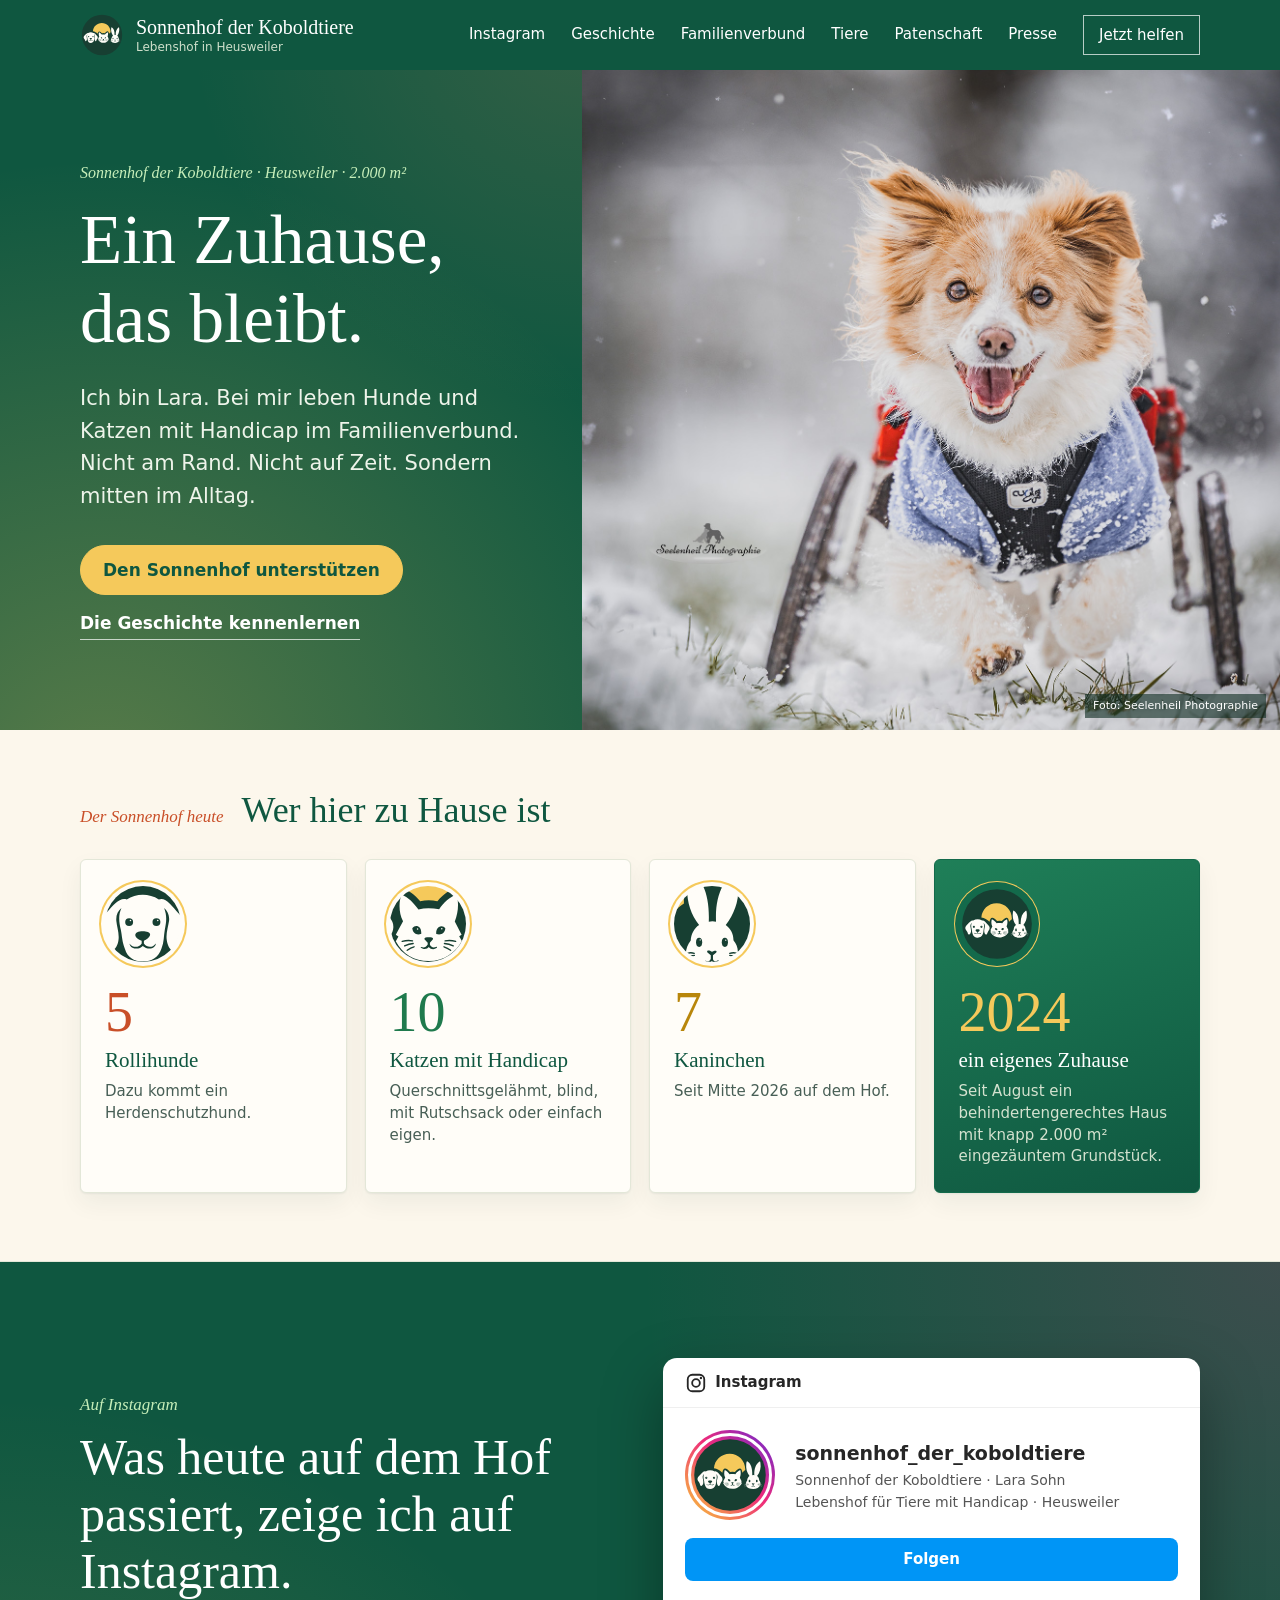
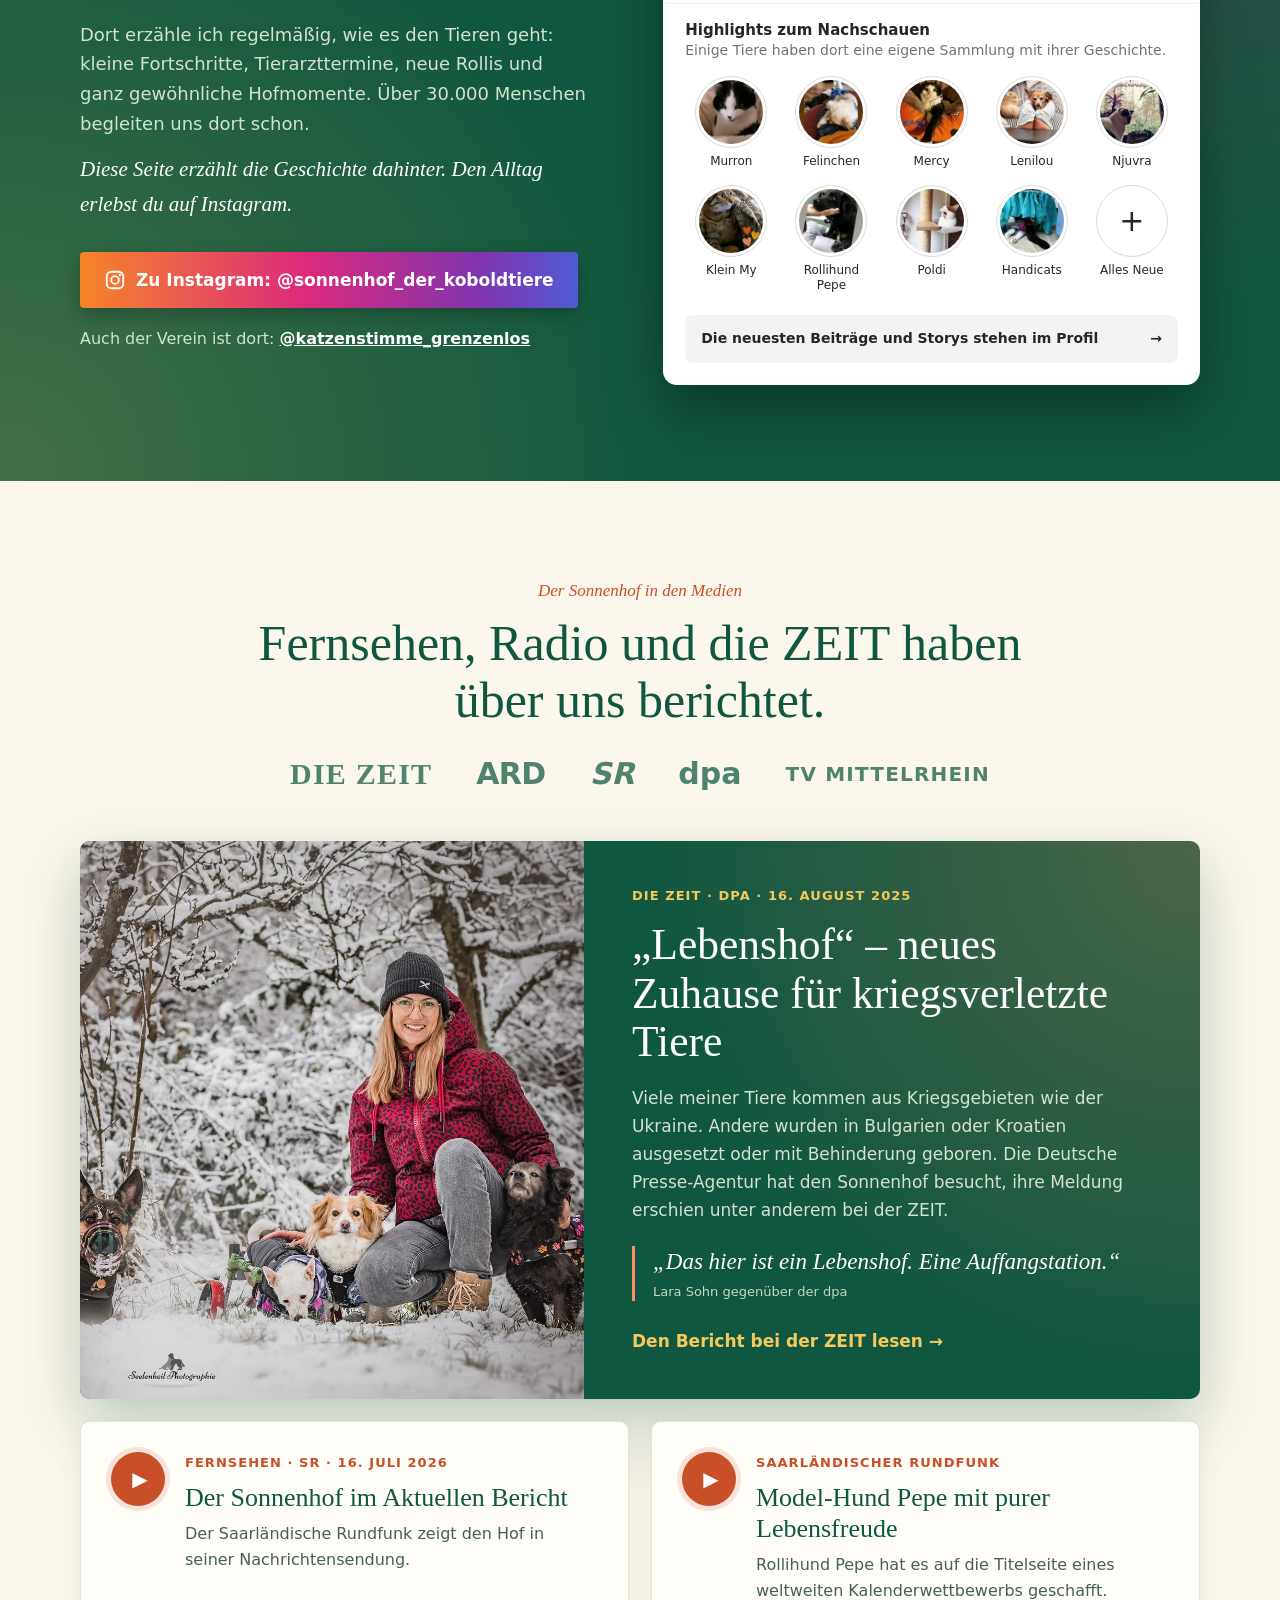
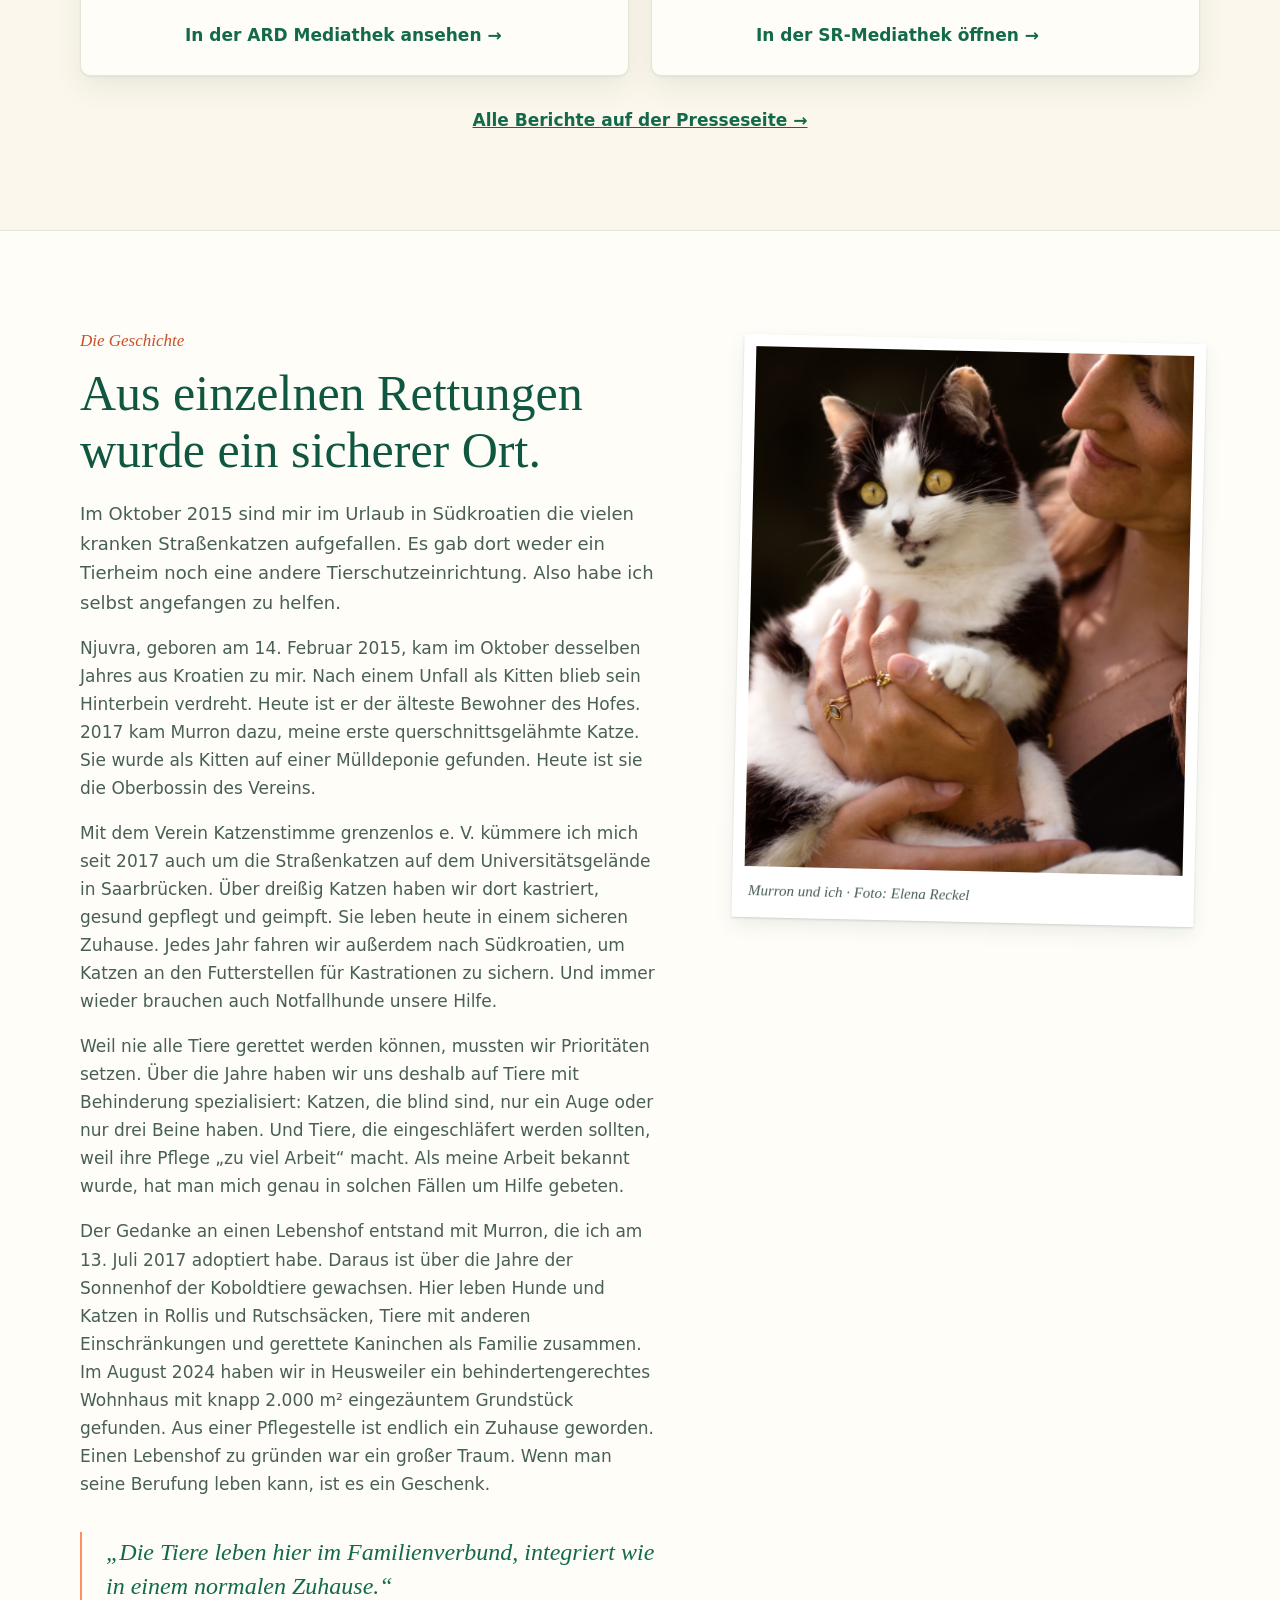
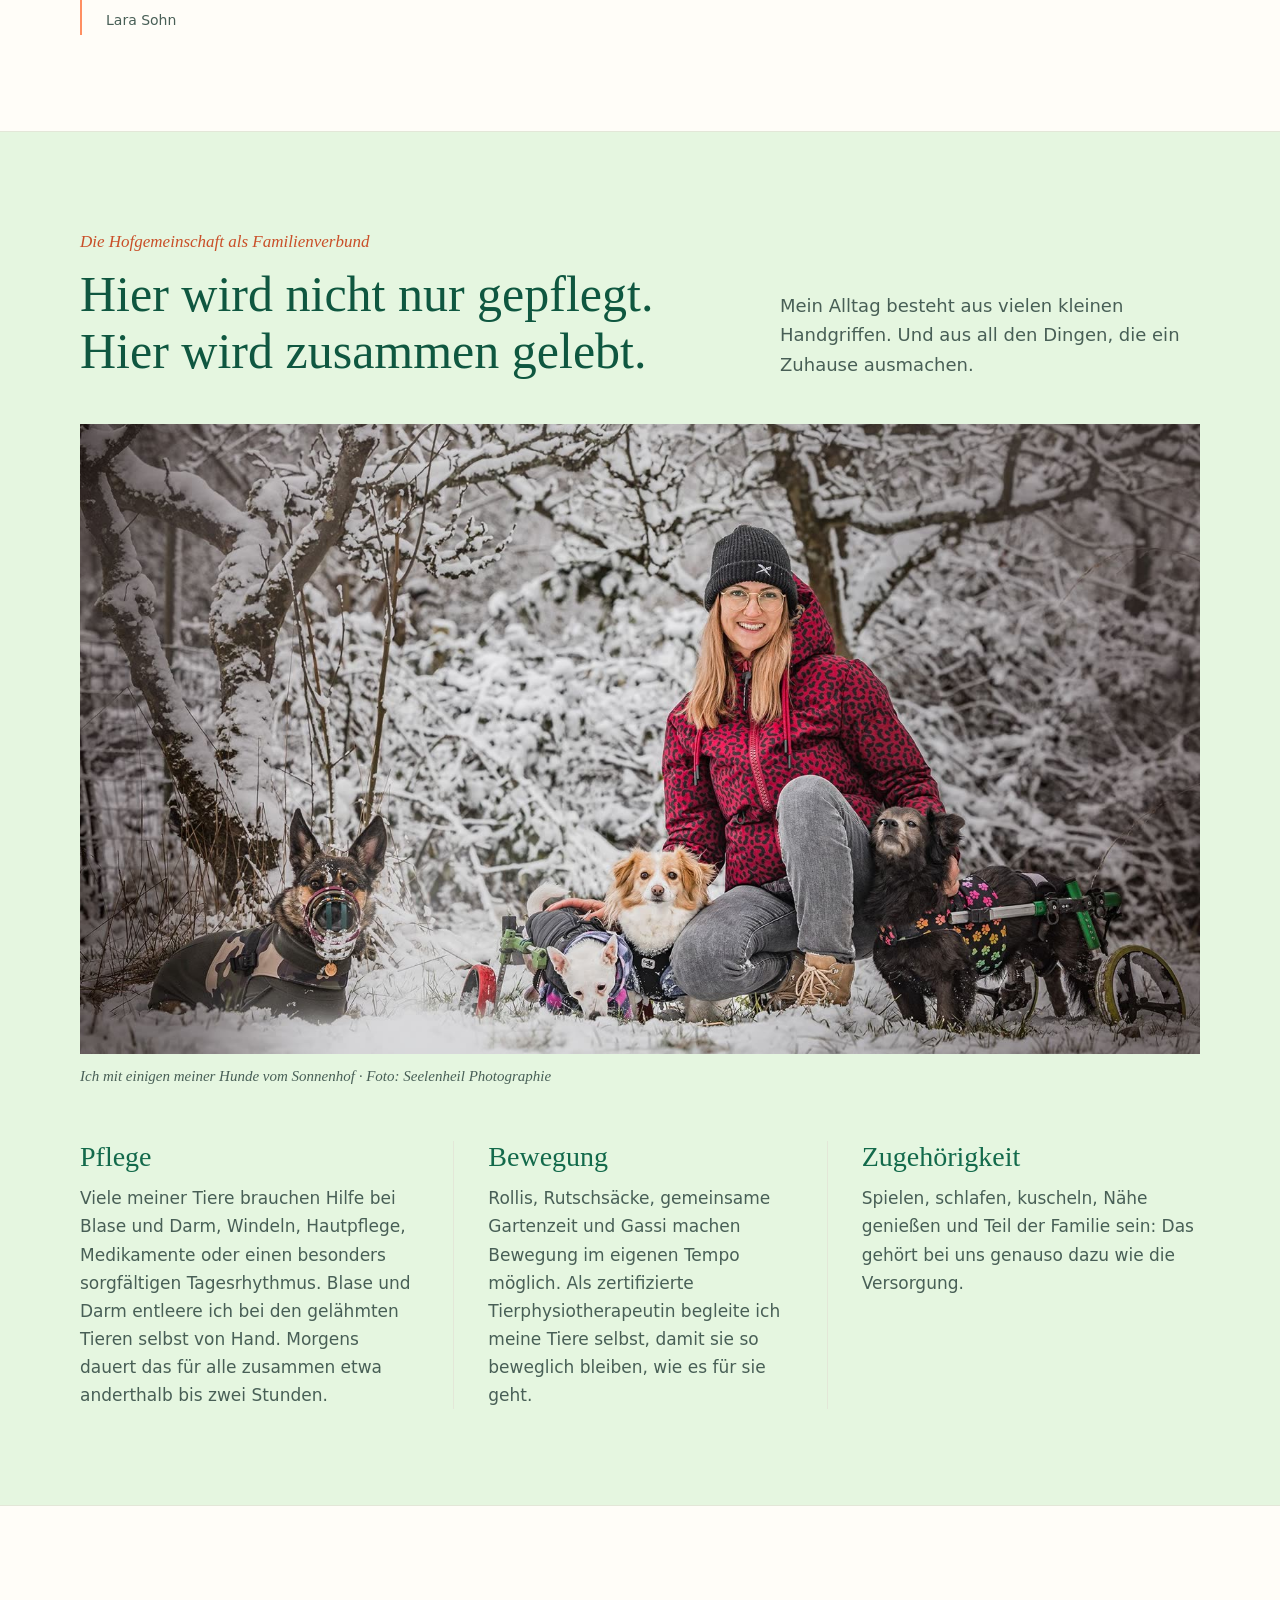
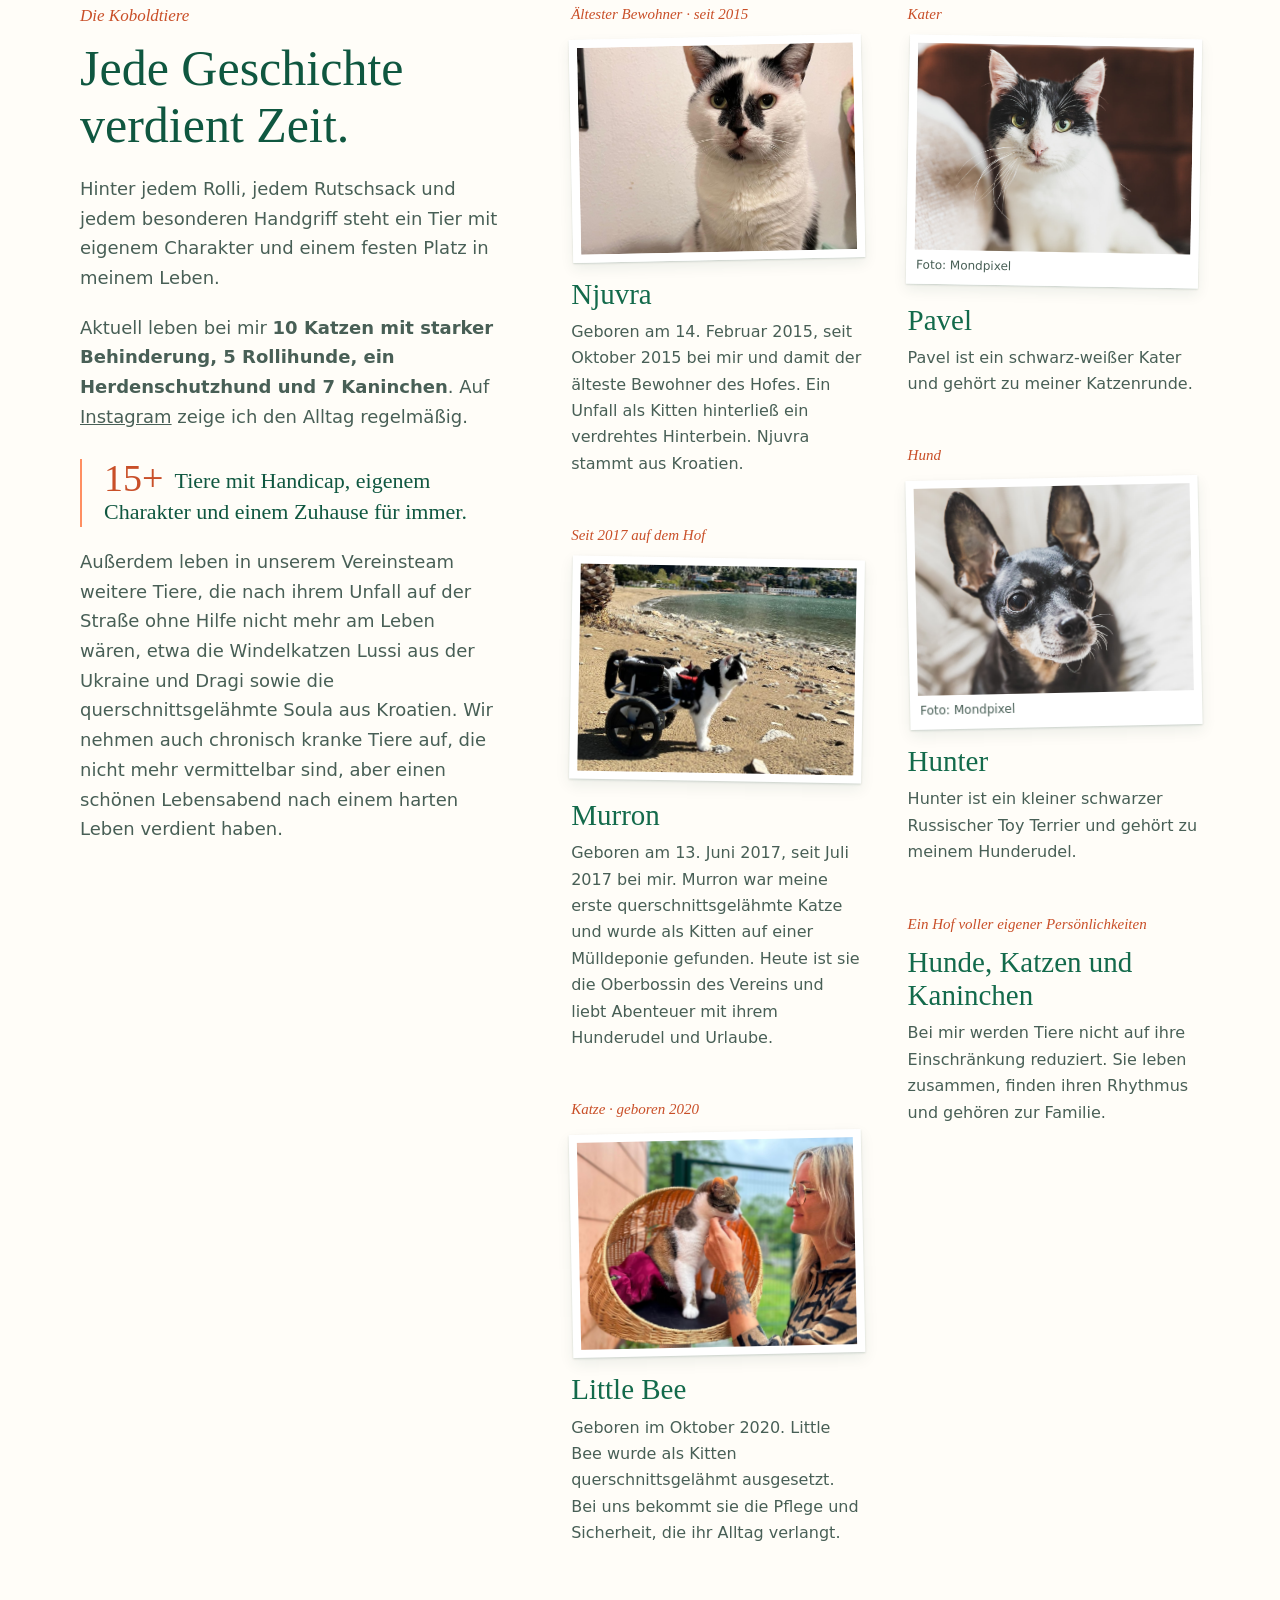
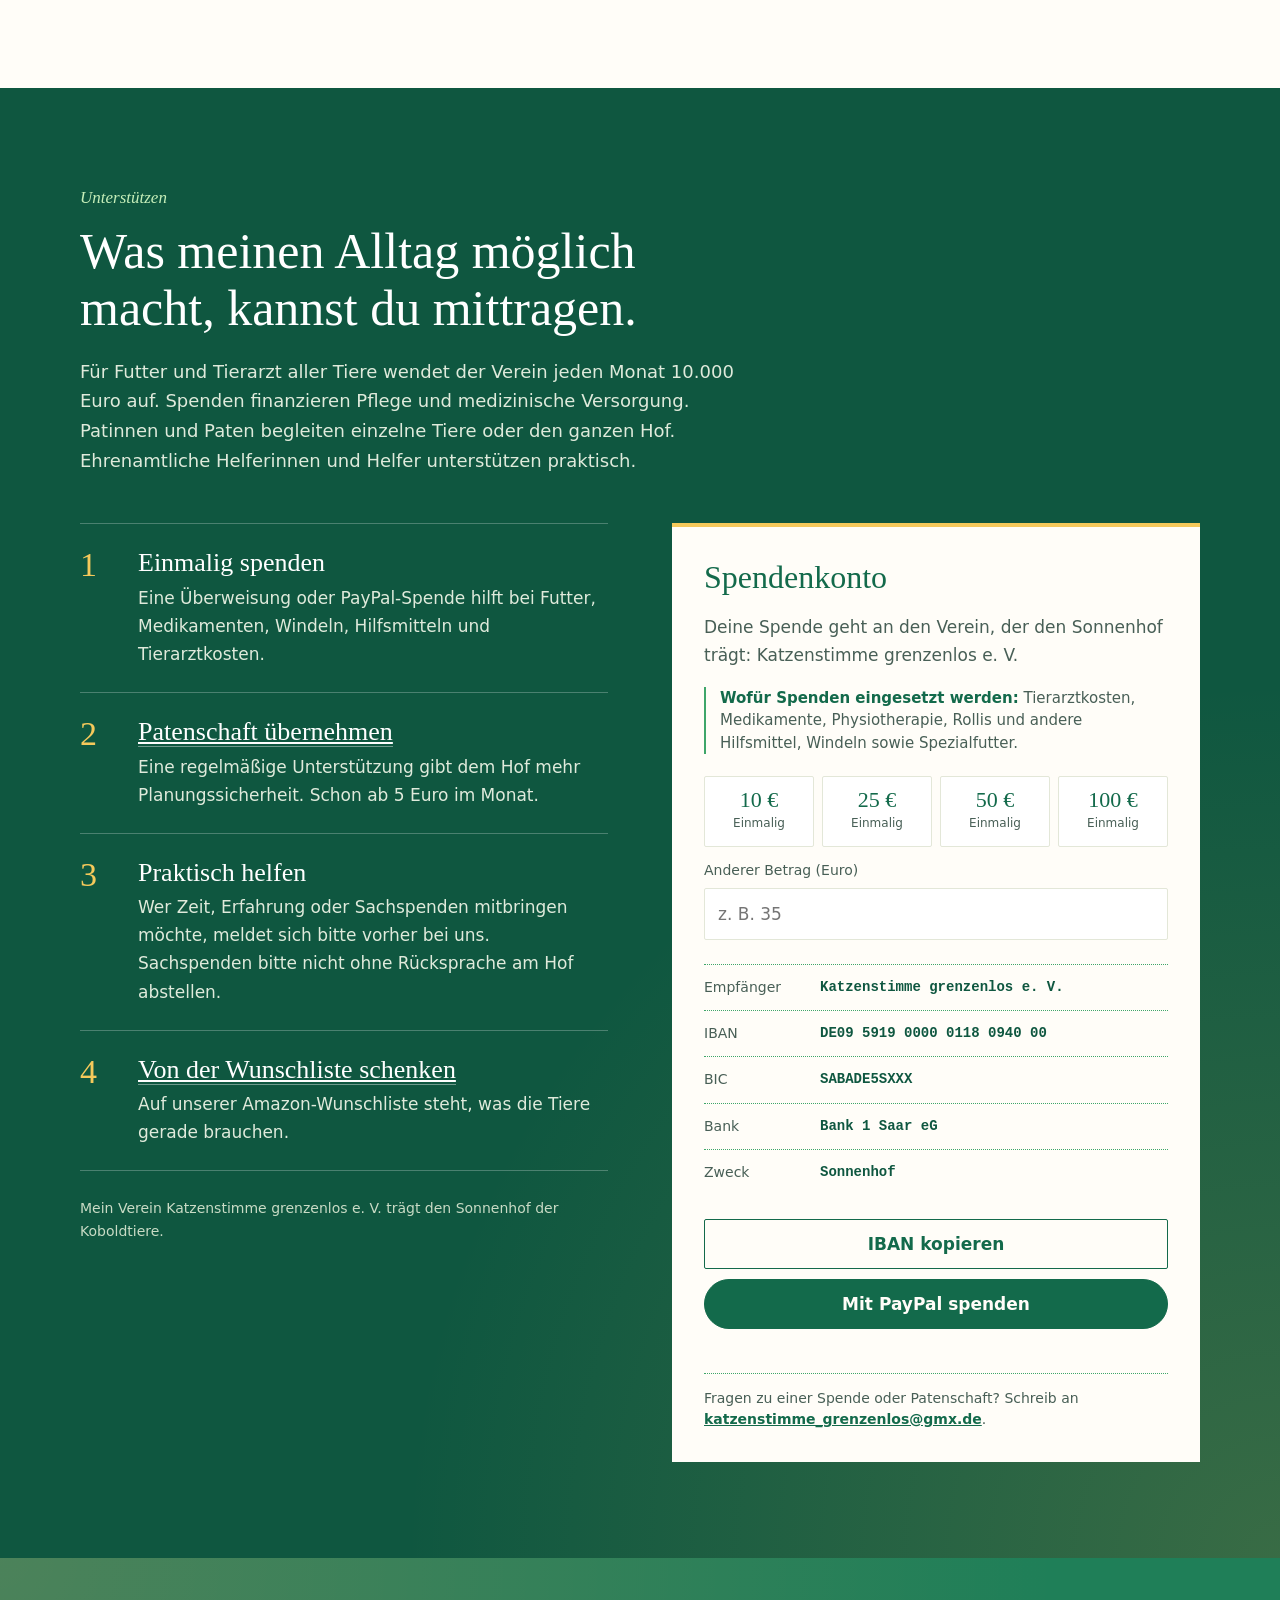
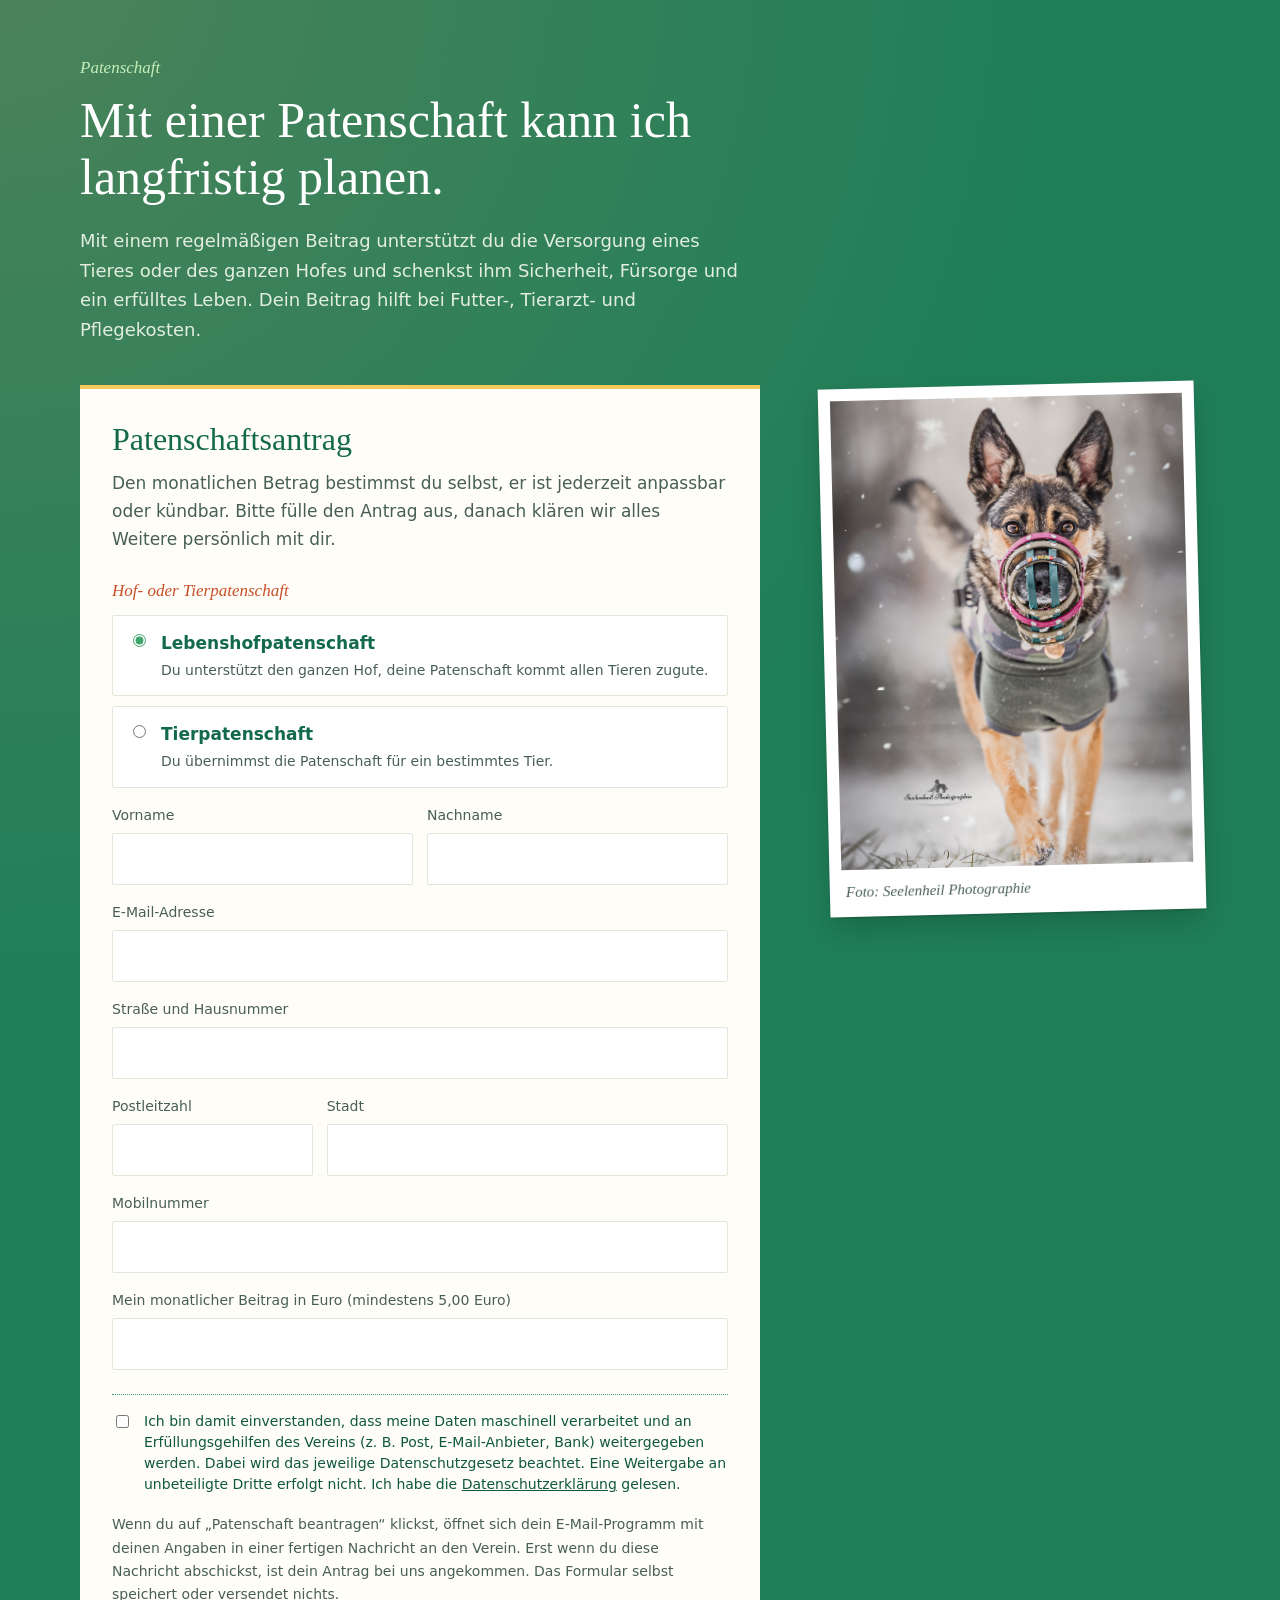
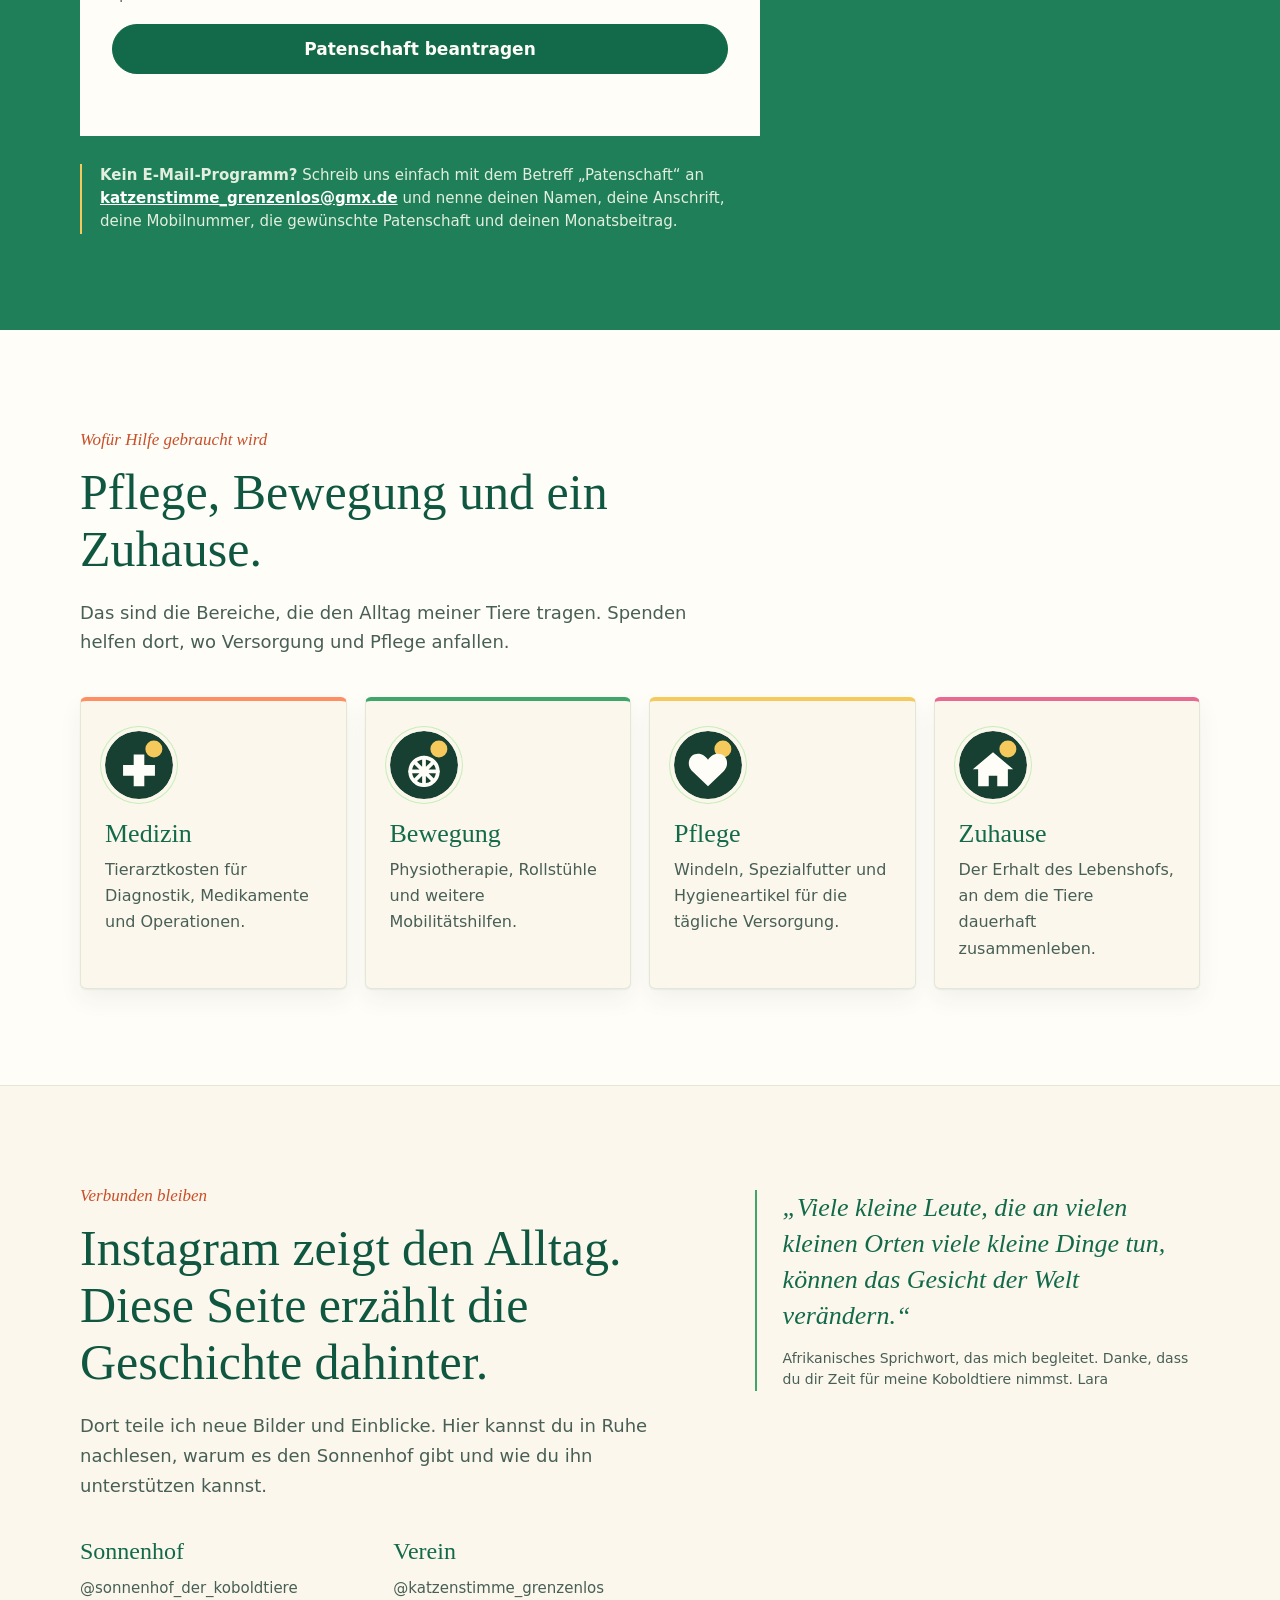
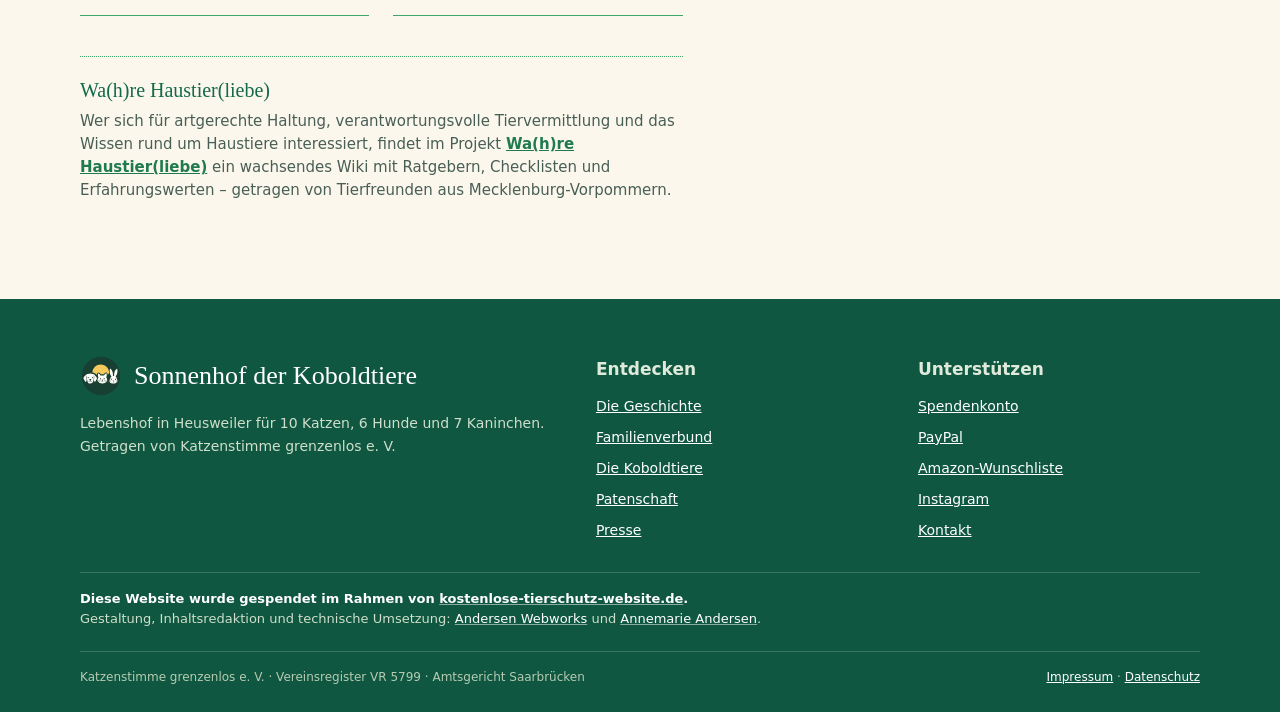
==== commit 291c99bd: "Sonnenhof: Pressesektion direkt nach Instagram (ZEIT/dpa als großer Aufmacher, ARD und SR als Karten" ====
--- a/index.html
+++ b/index.html
@@ -168,6 +168,51 @@
       </div>
     </section>
 
+    <section class="press" id="presse" aria-labelledby="press-title">
+      <div class="wrap">
+        <div class="press-head">
+          <div class="section-label">Der Sonnenhof in den Medien</div>
+          <h2 id="press-title">Fernsehen, Radio und die ZEIT haben über uns berichtet.</h2>
+          <ul class="press-logos" aria-label="Berichte erschienen bei">
+            <li class="pl-zeit">DIE ZEIT</li>
+            <li class="pl-ard">ARD</li>
+            <li class="pl-sr">SR</li>
+            <li class="pl-dpa">dpa</li>
+            <li class="pl-tvm">TV Mittelrhein</li>
+          </ul>
+        </div>
+
+        <a class="press-feature" href="https://www.zeit.de/news/2025-08/16/lebenshof-neues-zuhause-fuer-kriegsverletzte-tiere" target="_blank" rel="noopener noreferrer">
+          <span class="press-feature-image"><img src="assets/img/sonnenhof/seelenheil-lara-mit-hunden-im-schnee.jpg" alt="" loading="lazy"></span>
+          <span class="press-feature-copy">
+            <span class="press-kicker">Die ZEIT · dpa · 16. August 2025</span>
+            <span class="press-feature-title">„Lebenshof“ – neues Zuhause für kriegsverletzte Tiere</span>
+            <span class="press-feature-text">Viele meiner Tiere kommen aus Kriegsgebieten wie der Ukraine. Andere wurden in Bulgarien oder Kroatien ausgesetzt oder mit Behinderung geboren. Die Deutsche Presse-Agentur hat den Sonnenhof besucht, ihre Meldung erschien unter anderem bei der ZEIT.</span>
+            <span class="press-quote">„Das hier ist ein Lebenshof. Eine Auffangstation.“<small>Lara Sohn gegenüber der dpa</small></span>
+            <span class="press-go">Den Bericht bei der ZEIT lesen →</span>
+          </span>
+        </a>
+
+        <div class="press-pair">
+          <a class="press-card" href="https://www.ardmediathek.de/video/aktueller-bericht/aktueller-bericht-16-07-2026/sr/Y3JpZDovL3NyLW9ubGluZS5kZS9BQl8xNzEzOTA" target="_blank" rel="noopener noreferrer">
+            <span class="press-play" aria-hidden="true">▶</span>
+            <span class="press-kicker">Fernsehen · SR · 16. Juli 2026</span>
+            <span class="press-card-title">Der Sonnenhof im Aktuellen Bericht</span>
+            <span class="press-card-text">Der Saarländische Rundfunk zeigt den Hof in seiner Nachrichtensendung.</span>
+            <span class="press-go">In der ARD Mediathek ansehen →</span>
+          </a>
+          <a class="press-card" href="https://www.sr-mediathek.de/index.php?seite=7&amp;id=133752" target="_blank" rel="noopener noreferrer">
+            <span class="press-play" aria-hidden="true">▶</span>
+            <span class="press-kicker">Saarländischer Rundfunk</span>
+            <span class="press-card-title">Model-Hund Pepe mit purer Lebensfreude</span>
+            <span class="press-card-text">Rollihund Pepe hat es auf die Titelseite eines weltweiten Kalenderwettbewerbs geschafft.</span>
+            <span class="press-go">In der SR-Mediathek öffnen →</span>
+          </a>
+        </div>
+        <p class="press-all"><a href="presse.html">Alle Berichte auf der Presseseite →</a></p>
+      </div>
+    </section>
+
     <section class="story" id="geschichte">
       <div class="wrap story-grid">
         <div class="story-copy">
@@ -458,15 +503,6 @@
               <strong>Verein</strong>
               <span>@katzenstimme_grenzenlos</span>
             </a>
-          </div>
-          <div class="press-links">
-            <h3>Der Sonnenhof in den Medien</h3>
-            <ul>
-              <li><a href="https://www.zeit.de/news/2025-08/16/lebenshof-neues-zuhause-fuer-kriegsverletzte-tiere" target="_blank" rel="noopener noreferrer">Die ZEIT: Ein neues Zuhause für kriegsverletzte Tiere</a></li>
-              <li><a href="https://www.sr-mediathek.de/index.php?seite=7&amp;id=133752" target="_blank" rel="noopener noreferrer">SR-Mediathek: Radioauftritt mit Pepe</a></li>
-              <li><a href="https://www.ardmediathek.de/video/aktueller-bericht/aktueller-bericht-16-07-2026/sr/Y3JpZDovL3NyLW9ubGluZS5kZS9BQl8xNzEzOTA" target="_blank" rel="noopener noreferrer">ARD Mediathek: Der Sonnenhof im Aktuellen Bericht</a></li>
-            </ul>
-            <p><a href="presse.html">Alle Berichte in der Presse-Übersicht</a></p>
           </div>
 
           <aside class="cross-link" aria-label="Hinweis auf das Projekt Wa(h)re Haustier(liebe)">
--- a/assets/css/sonnenhof.css
+++ b/assets/css/sonnenhof.css
@@ -1,21 +1,23 @@
 /* Sonnenhof der Koboldtiere: ein Stylesheet für alle Seiten */
 :root {
-  --pine: #173f32;
-  --pine-dark: #123b2d;
-  --moss: #2d5b43;
-  --leaf: #56845d;
-  --leaf-text: #3f6548;
-  --fern: #7eaa7d;
-  --sage: #b6cea9;
-  --mint: #eaf2e8;
-  --honey: #d9b968;
-  --sun: #d9b968;
-  --coral: #b4624c;
-  --cream: #f6f1e6;
-  --paper: #fbf8f0;
-  --ink: #1a3028;
-  --muted: #4f6458;
-  --line: #d9dfcf;
+  /* Frisches Grün aus dem Logo, Sonnengelb als Licht, Korallenrot als fröhlicher Akzent */
+  --pine: #136a4b;
+  --pine-dark: #0f5740;
+  --moss: #1f7f58;
+  --leaf: #3fa66a;
+  --leaf-text: #1f7a4d;
+  --fern: #7cc48a;
+  --sage: #c6eeb9;
+  --mint: #e5f6e0;
+  --honey: #f5c95b;
+  --sun: #f5c95b;
+  --coral: #c94f28;
+  --peach: #ff8f62;
+  --cream: #fcf7ec;
+  --paper: #fffdf8;
+  --ink: #15302a;
+  --muted: #485f56;
+  --line: #e3e7d8;
   --content: 1120px;
   --serif: "Iowan Old Style", "Palatino Linotype", Palatino, "Book Antiqua", Georgia, serif;
   --sans: "Segoe UI", system-ui, -apple-system, "Helvetica Neue", Arial, sans-serif;
@@ -143,7 +145,10 @@
   min-height: min(660px, calc(100svh - 70px));
   padding: 0;
   color: #fff;
-  background: var(--pine-dark);
+  background:
+    radial-gradient(circle at 8% 110%, rgba(245,201,91,.32), transparent 46%),
+    radial-gradient(circle at 46% -10%, rgba(255,143,98,.16), transparent 40%),
+    var(--pine-dark);
   position: relative;
 }
 .hero-image { position: relative; grid-column: 2; grid-row: 1; min-height: 420px; }
@@ -166,7 +171,7 @@
 }
 .eyebrow,
 .section-label {
-  color: var(--leaf-text);
+  color: var(--coral);
   font-family: var(--serif);
   font-size: 17px;
   font-style: italic;
@@ -215,8 +220,9 @@
 .button-primary:hover { background: var(--moss); }
 .hero .button-primary,
 .support .button-primary,
-.patenschaft .button-primary { color: var(--pine-dark); background: var(--paper); border-color: var(--paper); }
-.hero .button-primary:hover { background: #fff; }
+.patenschaft .button-primary { color: var(--pine-dark); background: var(--honey); border-color: var(--honey); }
+.hero .button-primary:hover { background: #ffd877; }
+.button-primary { border-radius: 999px; }
 .button-outline {
   min-height: 0;
   padding: 0 0 2px;
@@ -269,7 +275,7 @@
   background-image: url("../img/logo/sonnenhof-bildmarke.svg");
   background-repeat: no-repeat;
   background-size: 276px 276px;
-  box-shadow: 0 0 0 4px var(--paper), 0 0 0 5px var(--sage);
+  box-shadow: 0 0 0 4px var(--paper), 0 0 0 6px var(--honey);
 }
 .fact-medal-dog { background-position: -30px -112px; }
 .fact-medal-cat { background-position: -108px -112px; }
@@ -277,7 +283,7 @@
 .fact-medal-home { background-size: 76px 76px; background-position: center; }
 .fact-number {
   margin-top: 22px;
-  color: var(--pine);
+  color: var(--coral);
   font-family: var(--serif);
   font-size: 56px;
   line-height: 1;
@@ -303,7 +309,13 @@
 .quick-fact-home .fact-text { color: #d4e2cf; }
 
 /* Instagram: Hauptkanal des Hofs. Links der Weg dorthin, rechts eine Profilkarte. */
-.insta { background: var(--pine-dark); color: #eef4ea; }
+.insta {
+  color: #eef4ea;
+  background:
+    radial-gradient(circle at 100% 0%, rgba(221,42,123,.22), transparent 42%),
+    radial-gradient(circle at 0% 100%, rgba(245,201,91,.22), transparent 45%),
+    var(--pine-dark);
+}
 .insta-grid {
   display: grid;
   grid-template-columns: minmax(0, 1fr) minmax(0, 1.05fr);
@@ -900,11 +912,6 @@
   gap: 24px;
   margin-top: 32px;
 }
-.press-links { margin-top: 32px; }
-.press-links h3 { margin-bottom: 12px; color: var(--pine); font-size: 22px; }
-.press-links ul { margin: 0; padding-left: 20px; }
-.press-links li + li { margin-top: 8px; }
-.press-links a { color: var(--pine); }
 .follow-link {
   padding: 0 0 14px;
   border-bottom: 1px solid var(--leaf);
@@ -1105,3 +1112,151 @@
   .page-hero { padding: 44px 0 40px; }
   .page-body { padding: 44px 0 64px; }
 }
+
+/* Fröhliche Akzente: jede Karte ein eigener Farbton */
+.quick-fact:nth-child(2) .fact-number { color: var(--leaf-text); }
+.quick-fact:nth-child(3) .fact-number { color: #b8860b; }
+.quick-fact-home { background: linear-gradient(160deg, var(--moss), var(--pine-dark)); }
+.proof-item:nth-child(1) { border-top-color: var(--peach); }
+.proof-item:nth-child(2) { border-top-color: var(--leaf); }
+.proof-item:nth-child(3) { border-top-color: var(--honey); }
+.proof-item:nth-child(4) { border-top-color: #e86a92; }
+.support {
+  background:
+    radial-gradient(circle at 100% 100%, rgba(245,201,91,.18), transparent 45%),
+    var(--pine-dark);
+}
+.patenschaft {
+  background:
+    radial-gradient(circle at 0% 0%, rgba(255,143,98,.2), transparent 45%),
+    var(--moss);
+}
+.family { background: var(--mint); }
+.story-quote { border-left-color: var(--peach); }
+.animal-count { border-left-color: var(--peach); }
+.animal-count strong { color: var(--coral); }
+
+/* Presse: gleich nach Instagram, damit man sieht, wer schon berichtet hat */
+.press { background: var(--cream); border-bottom: 1px solid var(--line); }
+.press-head { text-align: center; }
+.press-head h2 { max-width: 820px; margin-left: auto; margin-right: auto; }
+.press-logos {
+  display: flex;
+  flex-wrap: wrap;
+  justify-content: center;
+  align-items: center;
+  gap: 14px 44px;
+  margin: 30px 0 0;
+  padding: 0;
+  list-style: none;
+  color: var(--pine-dark);
+  opacity: .72;
+}
+.press-logos li { line-height: 1; }
+.pl-zeit { font-family: var(--serif); font-size: 30px; font-weight: 700; letter-spacing: .04em; }
+.pl-ard { font-family: var(--sans); font-size: 30px; font-weight: 800; letter-spacing: -.02em; }
+.pl-sr { font-family: var(--sans); font-size: 30px; font-weight: 800; font-style: italic; }
+.pl-dpa { font-family: var(--sans); font-size: 30px; font-weight: 700; text-transform: lowercase; }
+.pl-tvm { font-family: var(--sans); font-size: 20px; font-weight: 700; text-transform: uppercase; letter-spacing: .06em; }
+
+.press-feature {
+  display: grid;
+  grid-template-columns: minmax(0, .9fr) minmax(0, 1.1fr);
+  margin-top: 52px;
+  color: #eef4ea;
+  background:
+    radial-gradient(circle at 100% 0%, rgba(255,143,98,.25), transparent 45%),
+    var(--pine-dark);
+  border-radius: 10px;
+  overflow: hidden;
+  text-decoration: none;
+  box-shadow: 0 24px 60px rgba(15,87,64,.28);
+  transition: transform .2s ease, box-shadow .2s ease;
+}
+.press-feature:hover { transform: translateY(-4px); box-shadow: 0 30px 70px rgba(15,87,64,.34); }
+.press-feature-image { position: relative; min-height: 360px; }
+.press-feature-image img { position: absolute; inset: 0; width: 100%; height: 100%; object-fit: cover; object-position: center 40%; }
+.press-feature-copy { display: flex; flex-direction: column; padding: 44px 48px; }
+.press-kicker {
+  color: var(--honey);
+  font-size: 13px;
+  font-weight: 700;
+  letter-spacing: .08em;
+  text-transform: uppercase;
+}
+.press-feature-title {
+  margin-top: 14px;
+  color: #fff;
+  font-family: var(--serif);
+  font-size: clamp(30px, 3.4vw, 44px);
+  line-height: 1.12;
+}
+.press-feature-text { margin-top: 18px; color: #d4e2cf; font-size: 17px; }
+.press-quote {
+  margin-top: 22px;
+  padding-left: 18px;
+  border-left: 3px solid var(--peach);
+  color: #fff;
+  font-family: var(--serif);
+  font-size: 23px;
+  font-style: italic;
+  line-height: 1.35;
+}
+.press-quote small { display: block; margin-top: 6px; color: #c6d8c1; font-family: var(--sans); font-size: 13px; font-style: normal; }
+.press-go { margin-top: auto; padding-top: 26px; color: var(--honey); font-weight: 700; }
+.press-feature:hover .press-go,
+.press-card:hover .press-go { text-decoration: underline; }
+
+.press-pair { display: grid; grid-template-columns: 1fr 1fr; gap: 22px; margin-top: 22px; }
+.press-card {
+  position: relative;
+  display: flex;
+  flex-direction: column;
+  padding: 30px 30px 26px 104px;
+  color: var(--ink);
+  background: var(--paper);
+  border: 1px solid var(--line);
+  border-radius: 10px;
+  text-decoration: none;
+  box-shadow: 0 1px 2px rgba(18,59,45,.06), 0 12px 28px rgba(18,59,45,.08);
+  transition: transform .2s ease, box-shadow .2s ease;
+}
+.press-card:hover { transform: translateY(-3px); box-shadow: 0 2px 4px rgba(18,59,45,.08), 0 18px 36px rgba(18,59,45,.12); }
+.press-play {
+  position: absolute;
+  left: 30px;
+  top: 30px;
+  display: grid;
+  place-items: center;
+  width: 54px;
+  height: 54px;
+  padding-left: 4px;
+  color: #fff;
+  background: var(--coral);
+  border-radius: 50%;
+  font-size: 20px;
+  box-shadow: 0 0 0 5px rgba(201,79,40,.15);
+}
+.press-card .press-kicker { color: var(--coral); }
+.press-card-title { margin-top: 8px; color: var(--pine-dark); font-family: var(--serif); font-size: 26px; line-height: 1.2; }
+.press-card-text { margin-top: 8px; color: var(--muted); font-size: 16px; }
+.press-card .press-go { padding-top: 16px; color: var(--pine); }
+.press-all { margin: 30px 0 0; text-align: center; }
+.press-all a { color: var(--pine); font-weight: 700; }
+@media (max-width: 900px) {
+  .press-feature { grid-template-columns: 1fr; }
+  .press-feature-image { min-height: 0; height: 56vw; max-height: 380px; }
+  .press-feature-copy { padding: 32px 26px; }
+  .press-pair { grid-template-columns: 1fr; }
+}
+@media (max-width: 620px) {
+  .press-logos { gap: 12px 26px; }
+  .pl-zeit, .pl-ard, .pl-sr, .pl-dpa { font-size: 24px; }
+  .pl-tvm { font-size: 16px; }
+  .press-card { padding: 24px 20px 22px 86px; }
+  .press-play { left: 20px; top: 24px; width: 48px; height: 48px; }
+  .press-card-title { font-size: 22px; }
+}
+@media (prefers-reduced-motion: reduce) {
+  .press-feature, .press-card { transition: none; }
+}
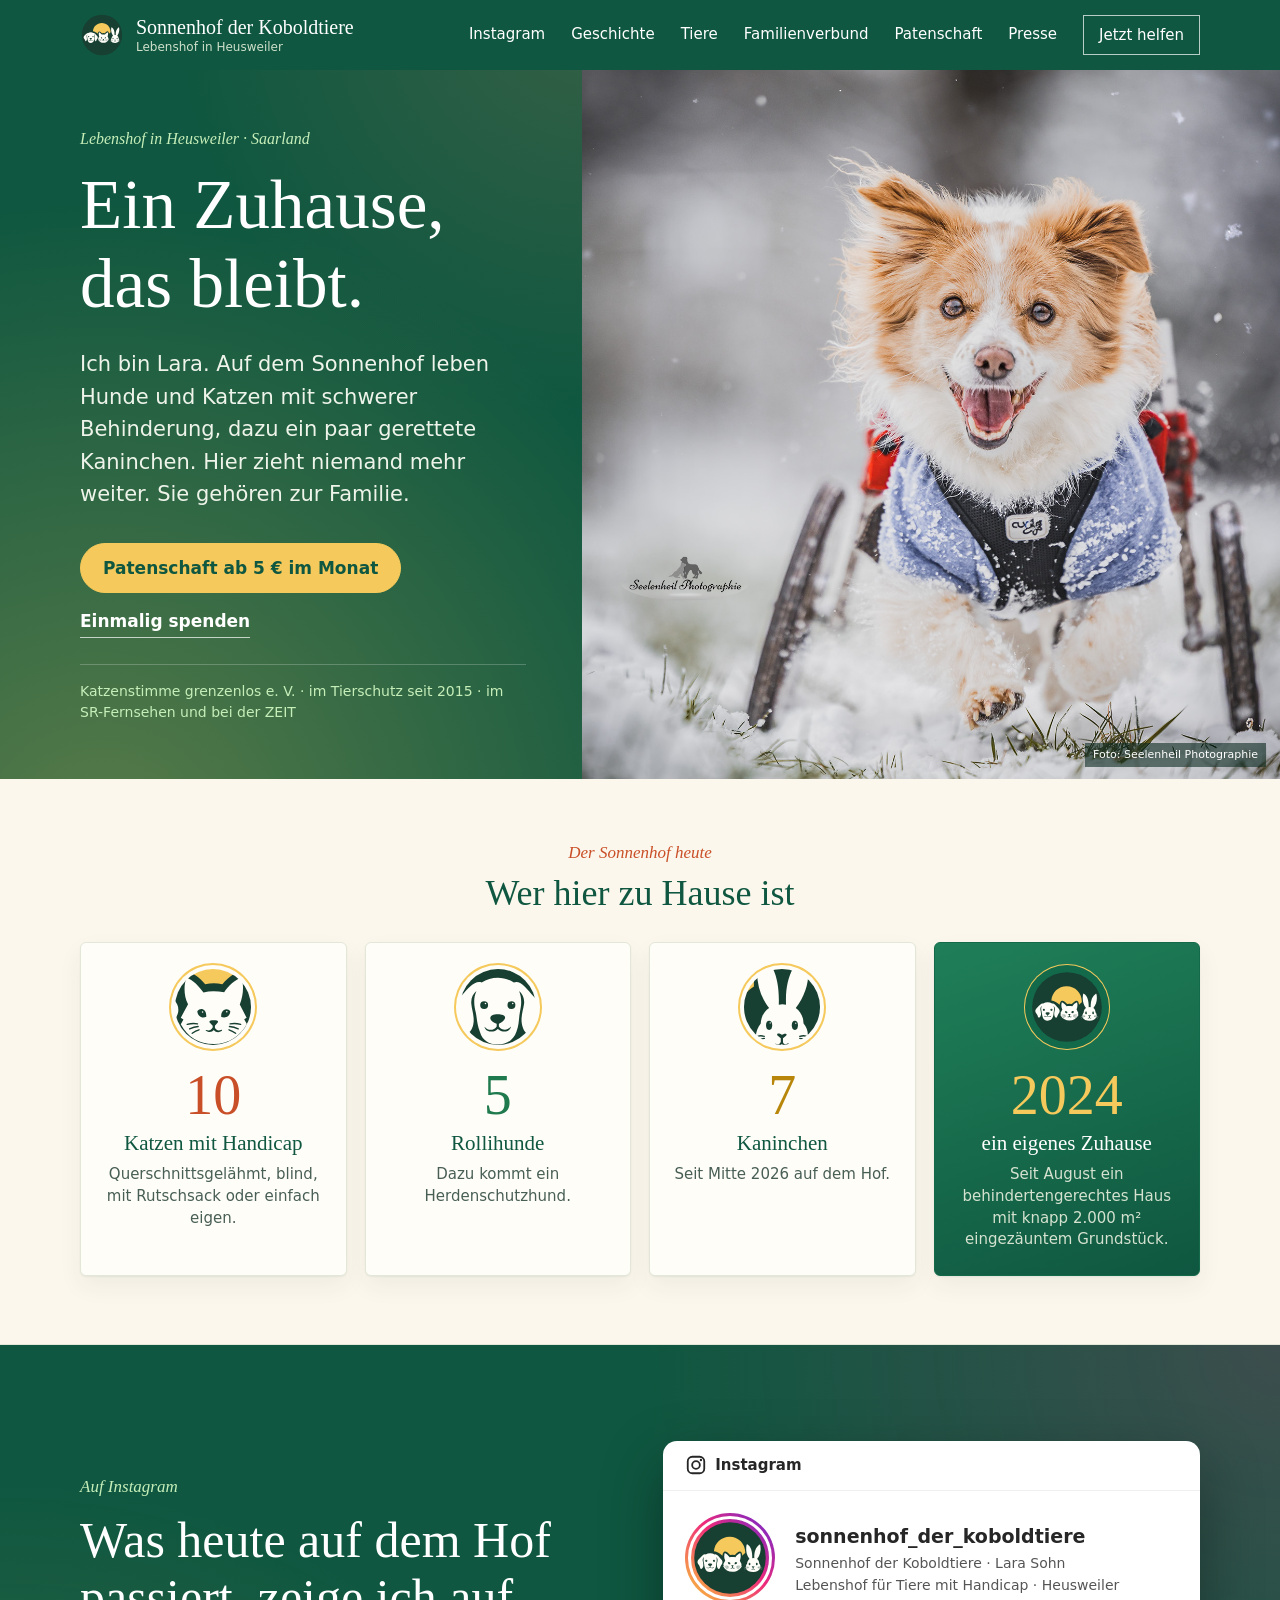
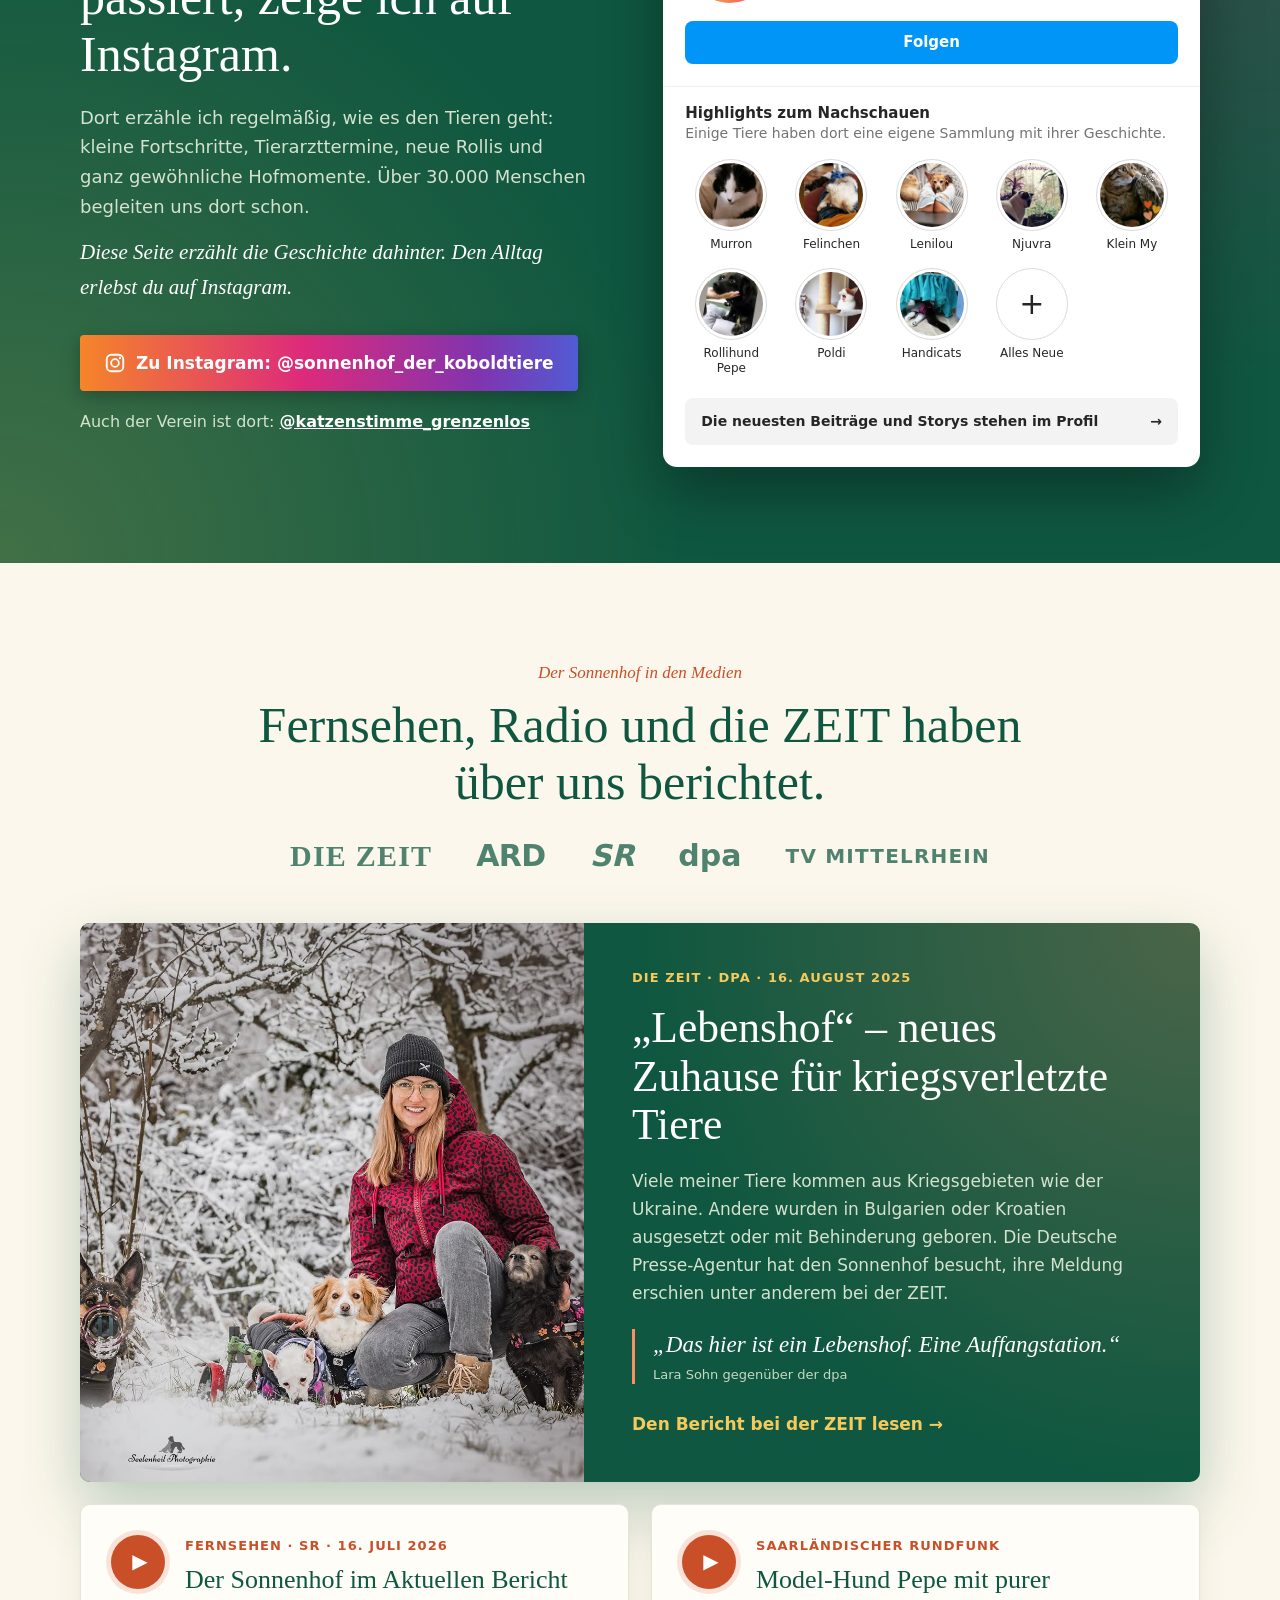
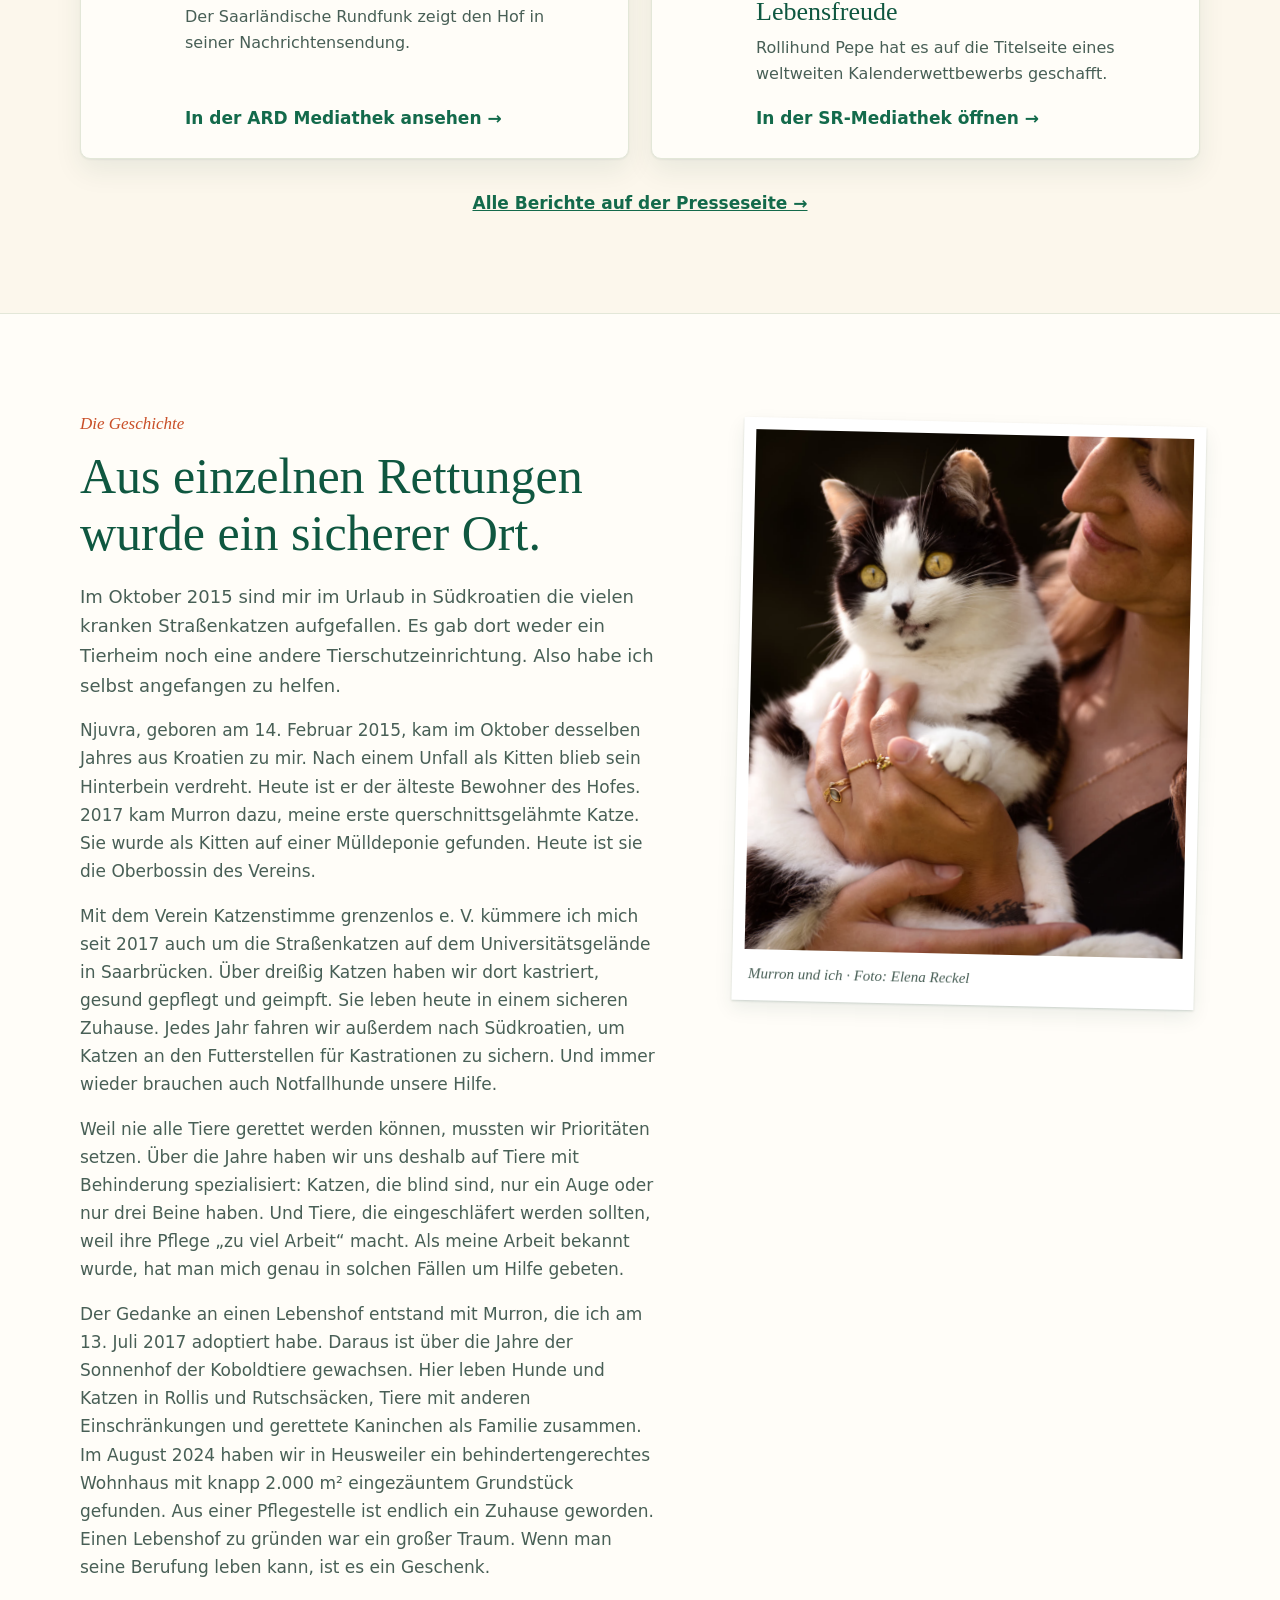
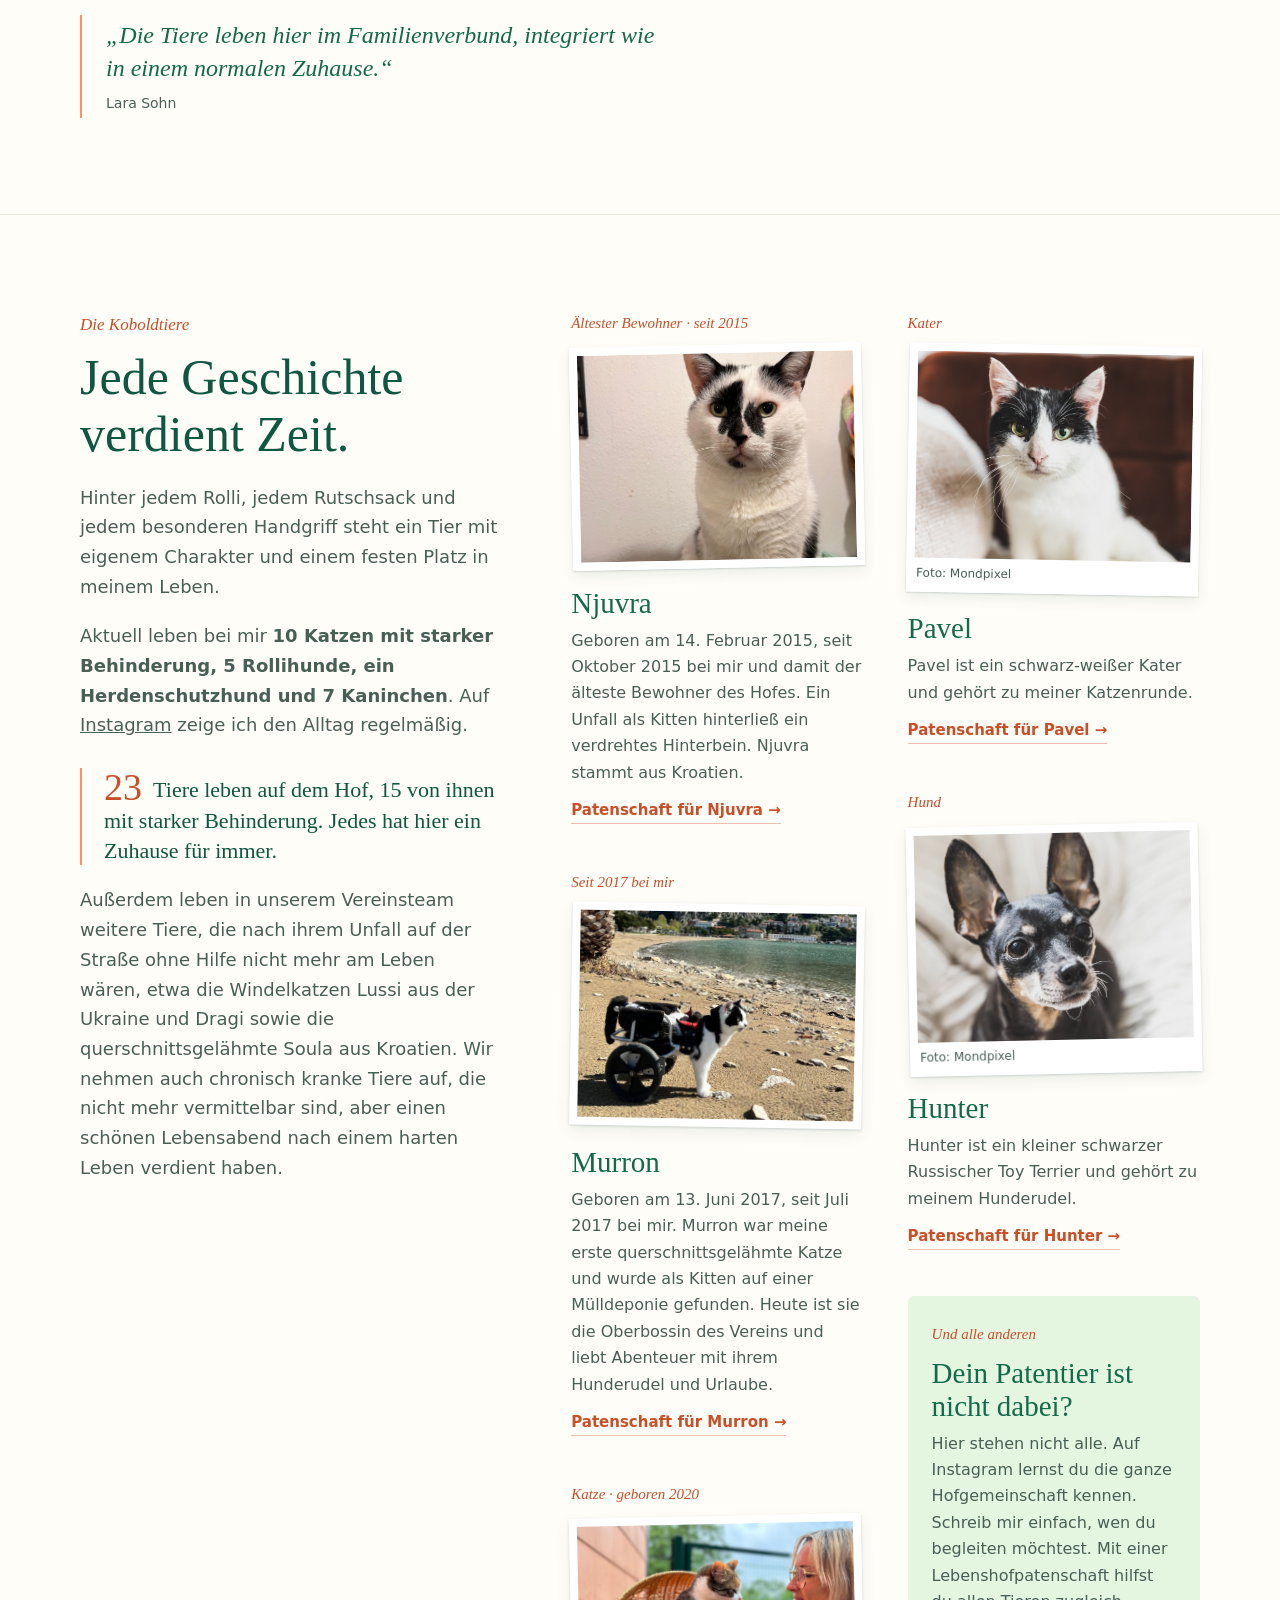
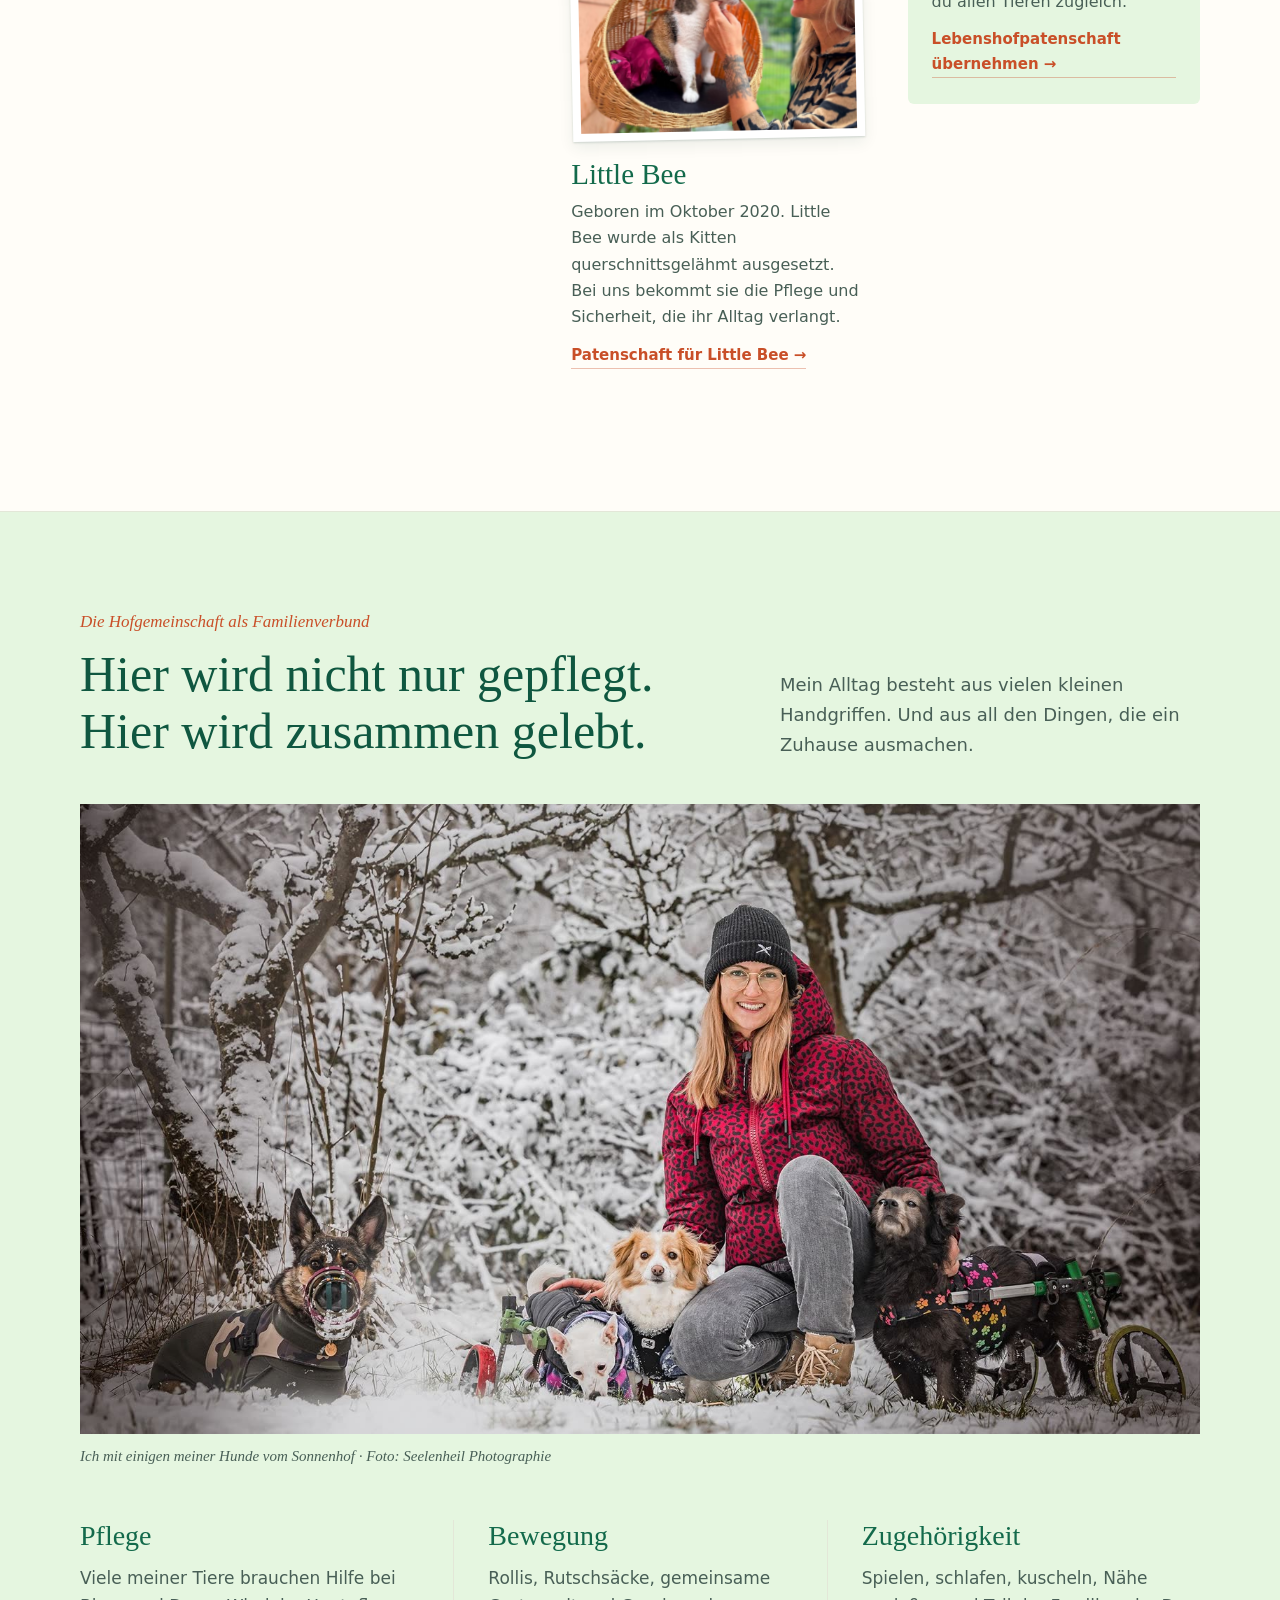
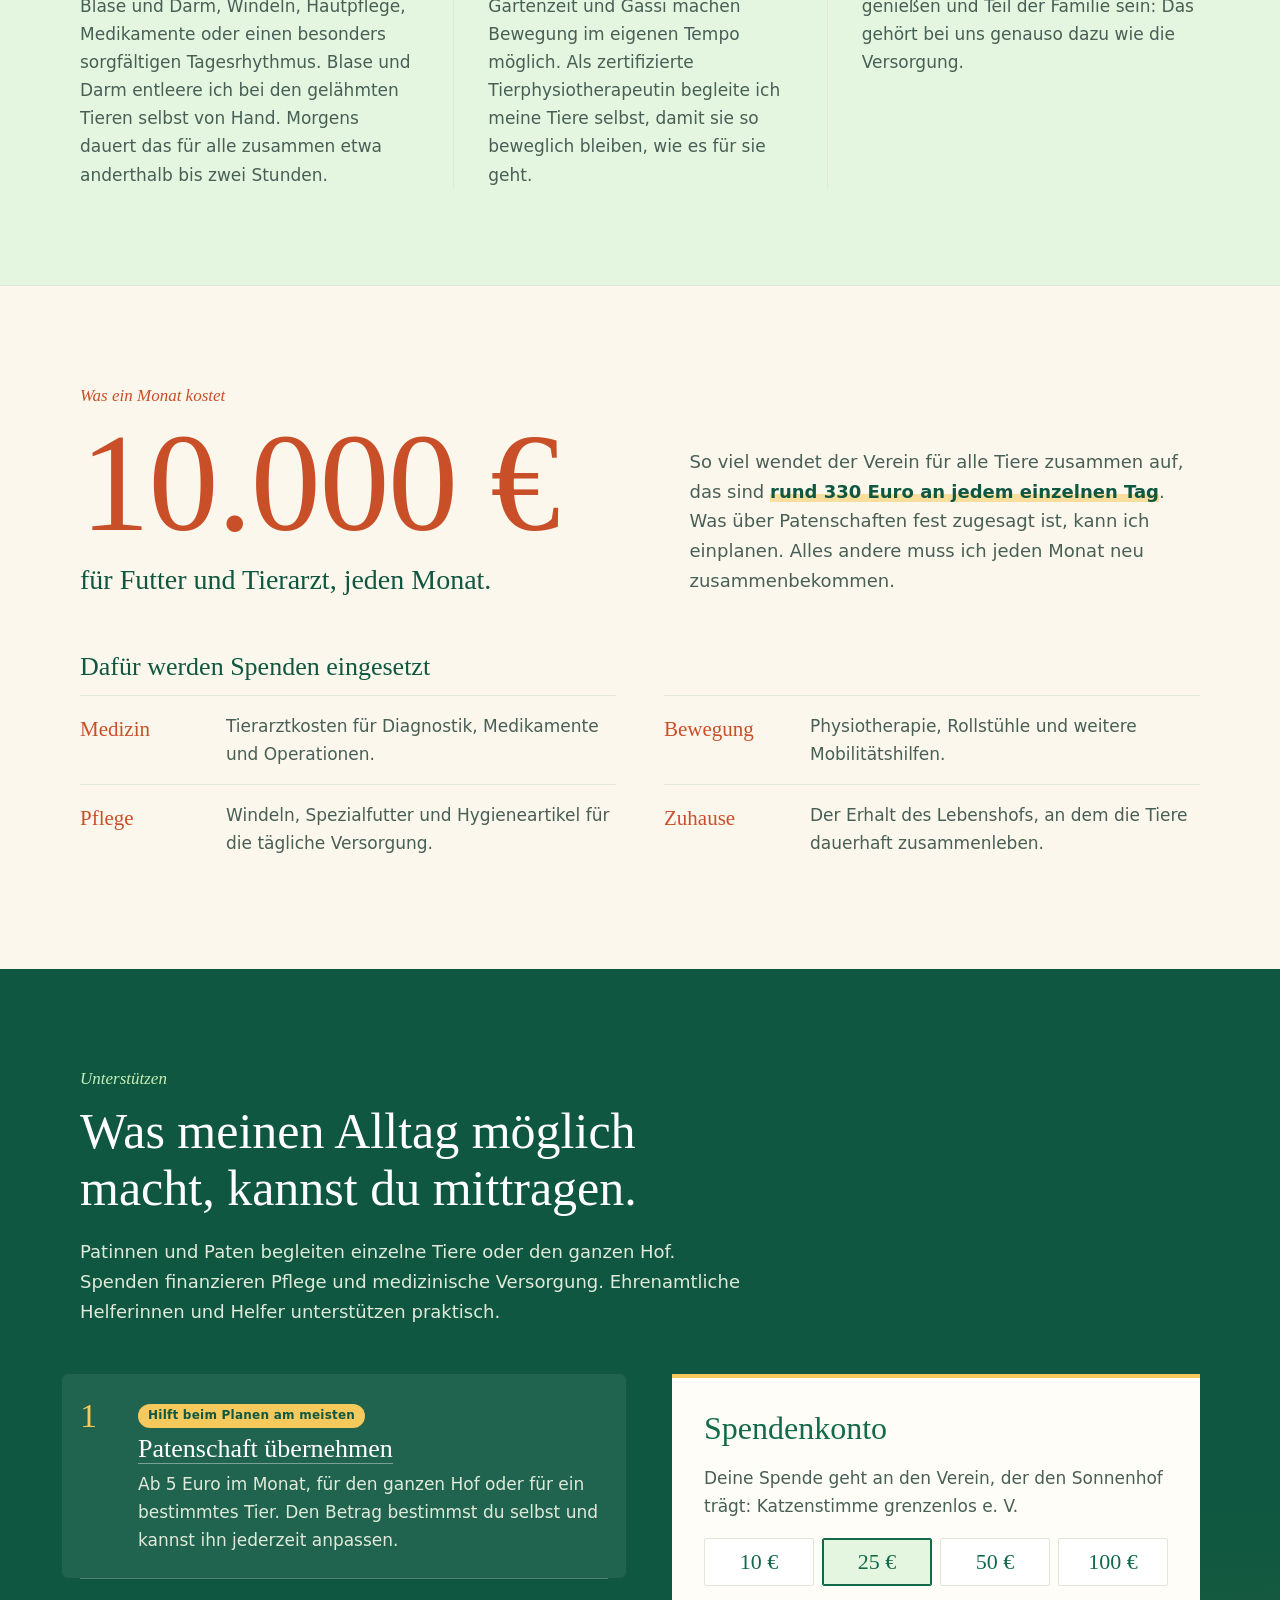
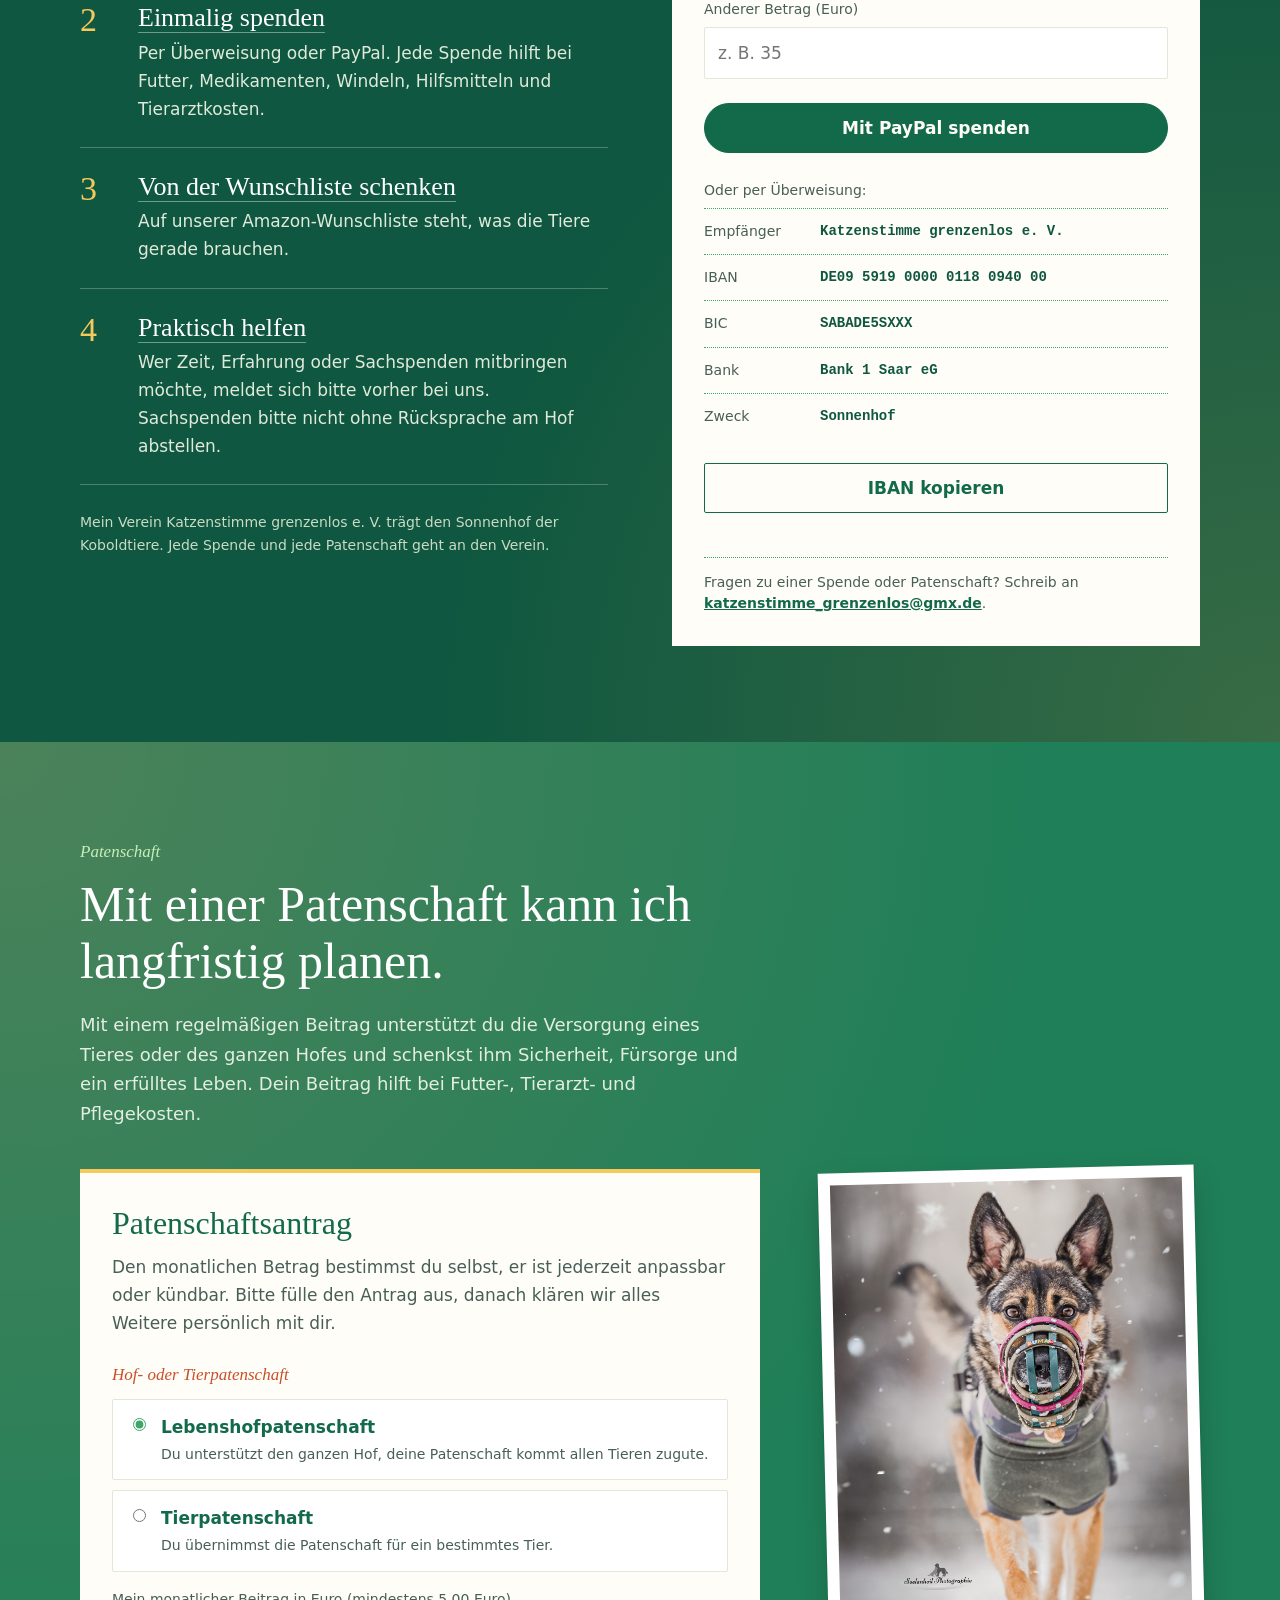
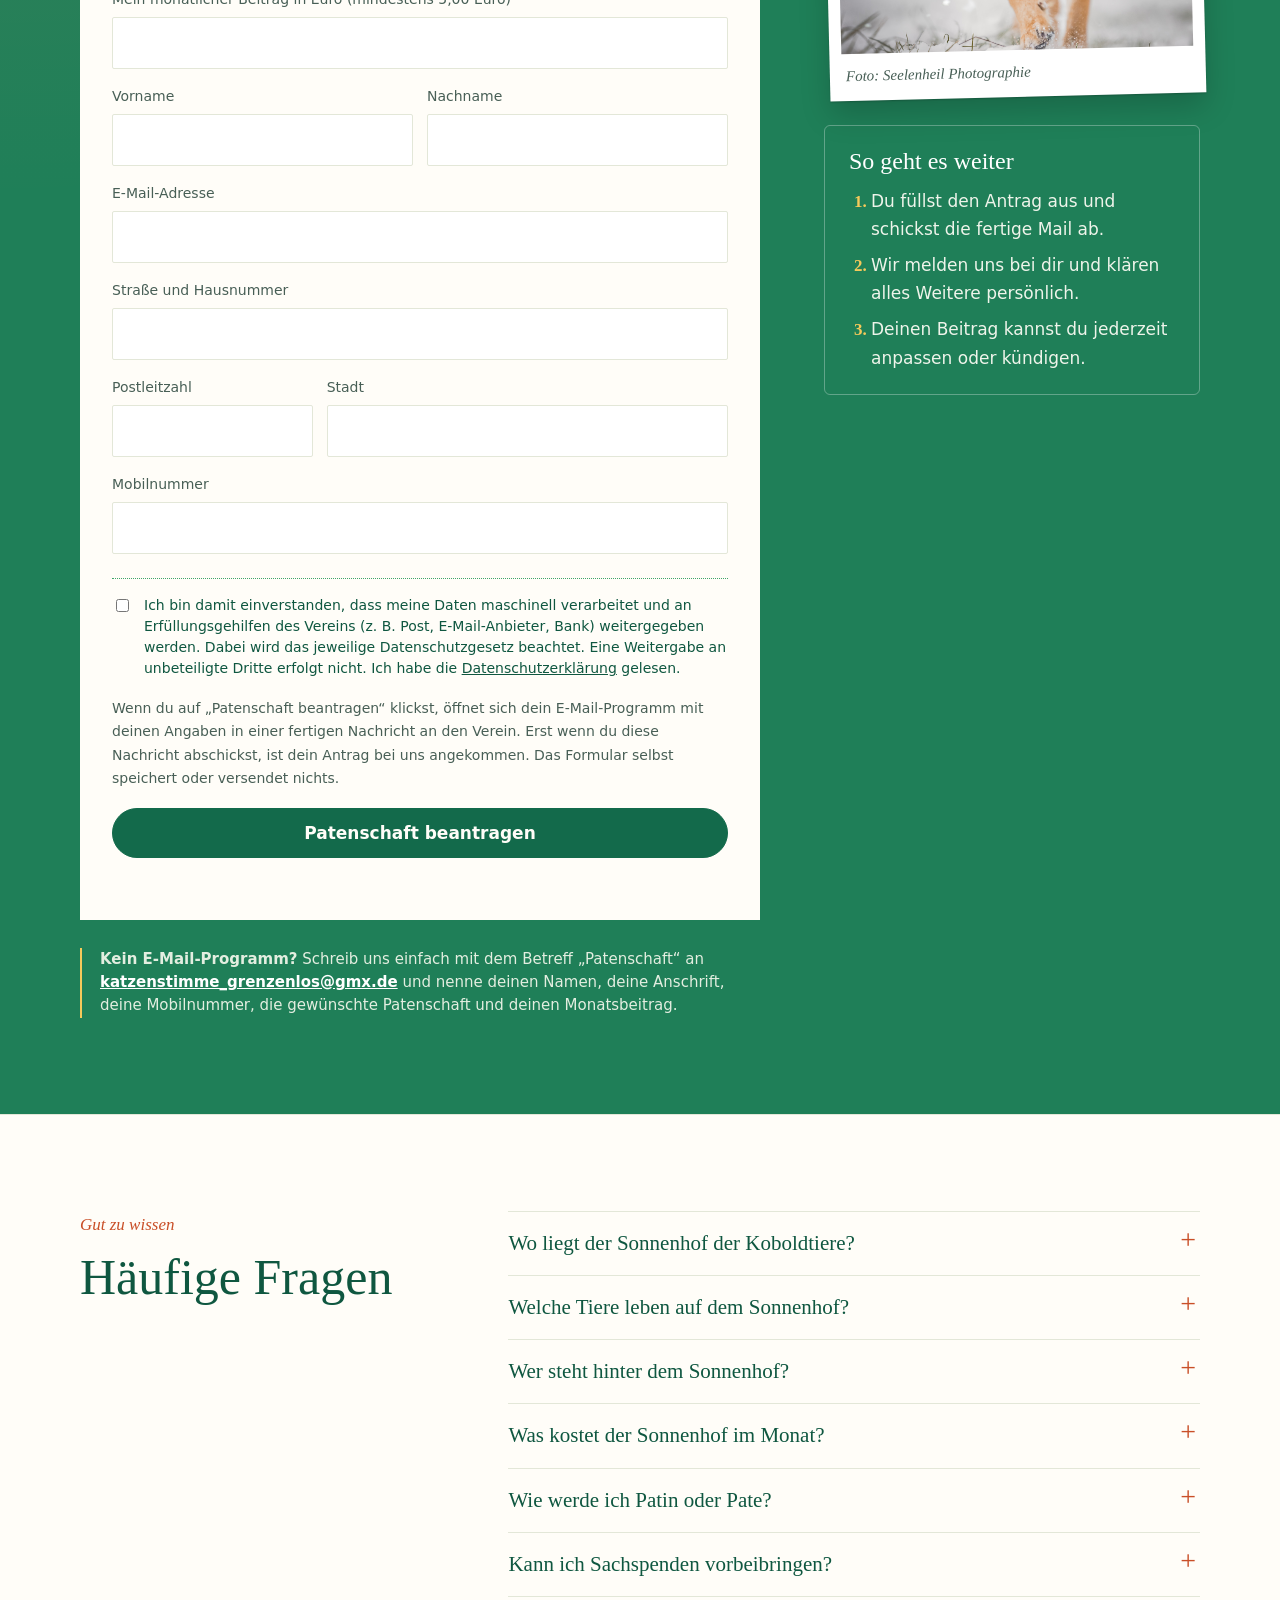
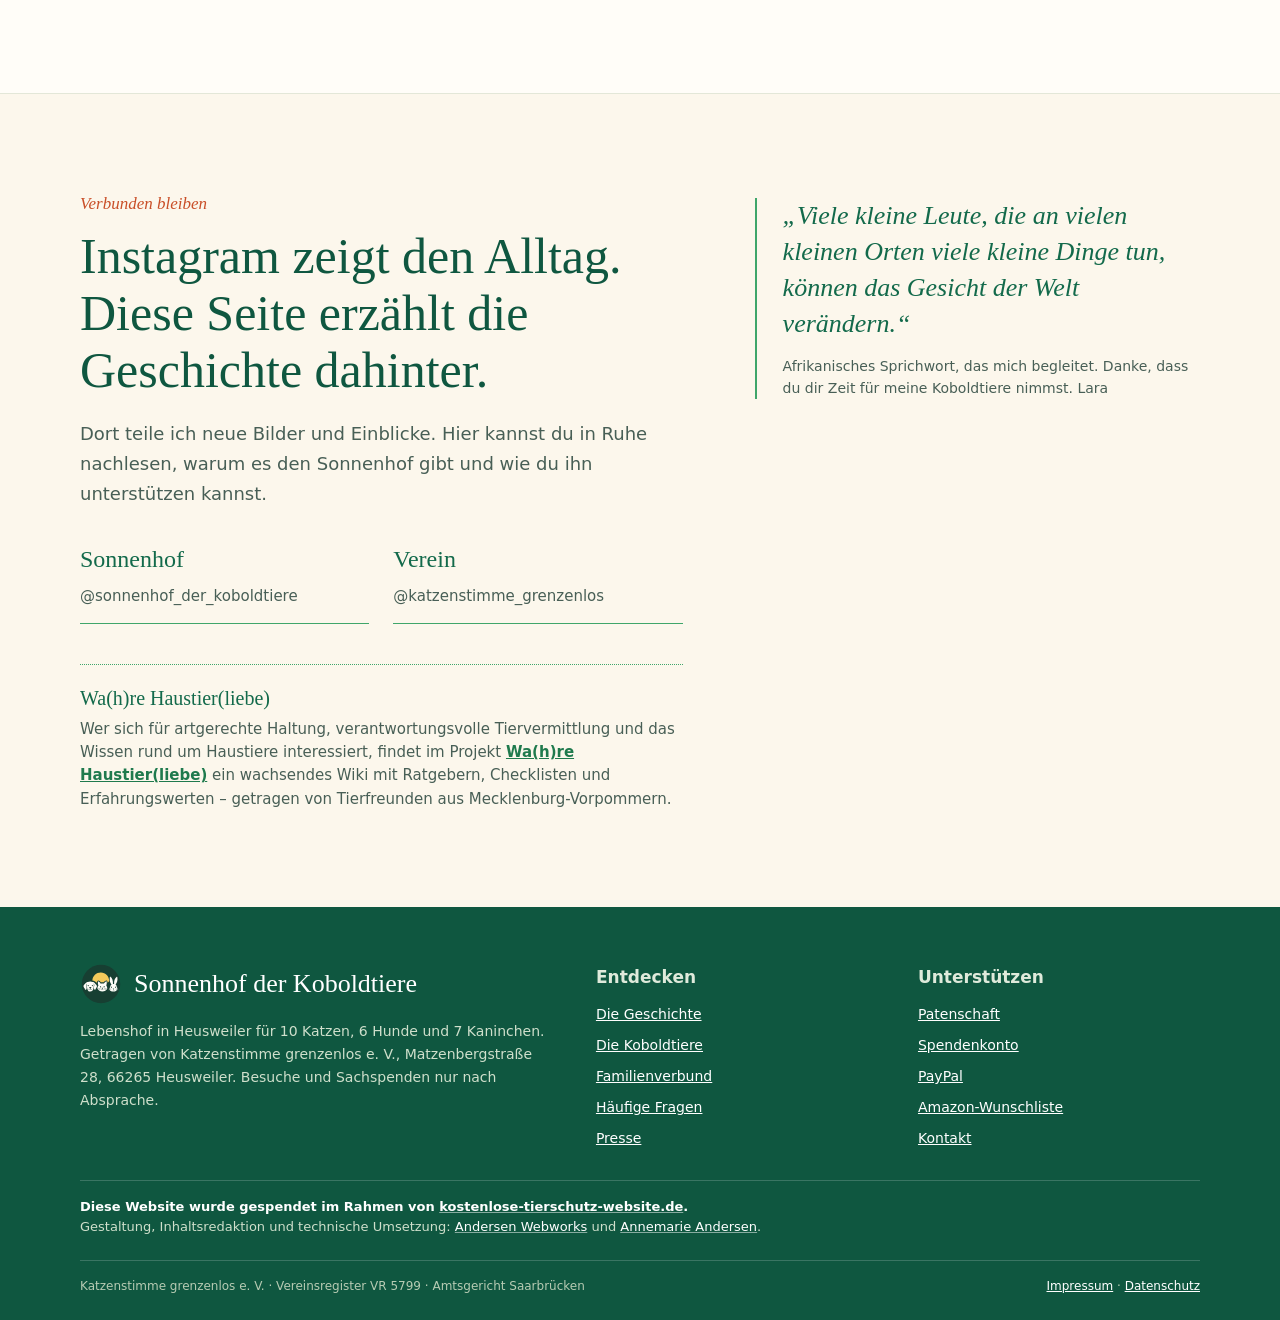
==== commit d2a5c136: "Sonnenhof: Fundraising-Überarbeitung aller Seiten - Einstieg mit Patenschaft ab 5 € als Hauptweg, Ve" ====
--- a/index.html
+++ b/index.html
@@ -3,8 +3,9 @@
 <head>
   <meta charset="utf-8">
   <meta name="viewport" content="width=device-width, initial-scale=1">
-  <meta name="description" content="Der Sonnenhof der Koboldtiere von Lara Sohn ist ein Lebenshof in Heusweiler (Saarland) für querschnittsgelähmte Hunde und Katzen und andere Tiere mit Handicap. Getragen von Katzenstimme grenzenlos e. V.">
-  <meta name="theme-color" content="#173f32">
+  <title>Sonnenhof der Koboldtiere – Lebenshof für Tiere mit Handicap in Heusweiler</title>
+  <meta name="description" content="Lebenshof in Heusweiler (Saarland) für querschnittsgelähmte Hunde und Katzen und andere Tiere mit Handicap. Patenschaft ab 5 Euro im Monat. Getragen von Katzenstimme grenzenlos e. V.">
+  <meta name="theme-color" content="#0f5740">
   <link rel="icon" href="favicon.ico" sizes="32x32">
   <link rel="icon" href="favicon.svg?v=20260930" type="image/svg+xml">
   <link rel="apple-touch-icon" href="apple-touch-icon.png">
@@ -16,26 +17,59 @@
   <meta property="og:site_name" content="Sonnenhof der Koboldtiere">
   <meta property="og:url" content="https://sonnenhof-der-koboldtiere.de/">
   <meta property="og:title" content="Sonnenhof der Koboldtiere – Lebenshof für Tiere mit Handicap in Heusweiler">
-  <meta property="og:description" content="Ein Zuhause für querschnittsgelähmte Hunde und Katzen und andere Tiere mit Handicap im Saarland. Getragen von Katzenstimme grenzenlos e. V.">
+  <meta property="og:description" content="Hier leben 10 Katzen mit starker Behinderung, 5 Rollihunde, ein Herdenschutzhund und 7 Kaninchen. Patenschaft ab 5 Euro im Monat.">
   <meta property="og:image" content="https://sonnenhof-der-koboldtiere.de/assets/img/sonnenhof/seelenheil-lara-mit-hunden-im-schnee.jpg">
   <meta property="og:image:alt" content="Lara Sohn mit einigen Hunden vom Sonnenhof im Schnee, drei davon im Rollstuhl.">
-  <title>Sonnenhof der Koboldtiere – Lebenshof für Tiere mit Handicap in Heusweiler</title>
   <script type="application/ld+json">
   {
     "@context": "https://schema.org",
-    "@type": "NonprofitOrganization",
-    "name": "Katzenstimme grenzenlos e. V.",
-    "alternateName": "Sonnenhof der Koboldtiere",
-    "url": "https://sonnenhof-der-koboldtiere.de/",
-    "logo": "https://sonnenhof-der-koboldtiere.de/assets/img/logo/sonnenhof-bildmarke-512.png",
-    "description": "Lebenshof in Heusweiler für querschnittsgelähmte Hunde und Katzen und andere Tiere mit Handicap.",
-    "founder": { "@type": "Person", "name": "Lara Sohn" },
-    "address": { "@type": "PostalAddress", "addressLocality": "Heusweiler", "addressRegion": "Saarland", "addressCountry": "DE" },
-    "areaServed": { "@type": "Place", "name": "Heusweiler, Saarland" },
-    "sameAs": [
-      "https://www.instagram.com/sonnenhof_der_koboldtiere/",
-      "https://www.instagram.com/katzenstimme_grenzenlos/",
-      "https://www.paypal.me/katzenstimme"
+    "@graph": [
+      {
+        "@type": "NonprofitOrganization",
+        "@id": "https://sonnenhof-der-koboldtiere.de/#verein",
+        "name": "Katzenstimme grenzenlos e. V.",
+        "alternateName": "Sonnenhof der Koboldtiere",
+        "url": "https://sonnenhof-der-koboldtiere.de/",
+        "logo": "https://sonnenhof-der-koboldtiere.de/assets/img/logo/sonnenhof-bildmarke-512.png",
+        "image": "https://sonnenhof-der-koboldtiere.de/assets/img/sonnenhof/seelenheil-lara-mit-hunden-im-schnee.jpg",
+        "description": "Lebenshof in Heusweiler für querschnittsgelähmte Hunde und Katzen und andere Tiere mit Handicap. Aktuell leben dort 10 Katzen mit starker Behinderung, 5 Rollihunde, ein Herdenschutzhund und 7 Kaninchen.",
+        "email": "katzenstimme_grenzenlos@gmx.de",
+        "founder": { "@type": "Person", "name": "Lara Sohn", "jobTitle": "Vorsitzende" },
+        "address": {
+          "@type": "PostalAddress",
+          "streetAddress": "Matzenbergstraße 28",
+          "postalCode": "66265",
+          "addressLocality": "Heusweiler",
+          "addressRegion": "Saarland",
+          "addressCountry": "DE"
+        },
+        "areaServed": { "@type": "Place", "name": "Saarland" },
+        "knowsAbout": ["Tiere mit Behinderung", "querschnittsgelähmte Hunde und Katzen", "Lebenshof", "Tierphysiotherapie", "Katzenschutz"],
+        "sameAs": [
+          "https://www.instagram.com/sonnenhof_der_koboldtiere/",
+          "https://www.instagram.com/katzenstimme_grenzenlos/"
+        ]
+      },
+      {
+        "@type": "WebSite",
+        "@id": "https://sonnenhof-der-koboldtiere.de/#website",
+        "url": "https://sonnenhof-der-koboldtiere.de/",
+        "name": "Sonnenhof der Koboldtiere",
+        "inLanguage": "de-DE",
+        "publisher": { "@id": "https://sonnenhof-der-koboldtiere.de/#verein" }
+      },
+      {
+        "@type": "FAQPage",
+        "@id": "https://sonnenhof-der-koboldtiere.de/#fragen",
+        "mainEntity": [
+          { "@type": "Question", "name": "Wo liegt der Sonnenhof der Koboldtiere?", "acceptedAnswer": { "@type": "Answer", "text": "In Heusweiler im Saarland. Getragen wird der Hof vom Verein Katzenstimme grenzenlos e. V., Matzenbergstraße 28, 66265 Heusweiler. Besuche und Sachspenden bitte nur nach Absprache." } },
+          { "@type": "Question", "name": "Welche Tiere leben auf dem Sonnenhof?", "acceptedAnswer": { "@type": "Answer", "text": "Aktuell 10 Katzen mit starker Behinderung, 5 Rollihunde, ein Herdenschutzhund und 7 Kaninchen. Viele von ihnen sind querschnittsgelähmt und bewegen sich mit Rolli oder Rutschsack." } },
+          { "@type": "Question", "name": "Wer steht hinter dem Sonnenhof?", "acceptedAnswer": { "@type": "Answer", "text": "Lara Sohn, Vorsitzende von Katzenstimme grenzenlos e. V. und zertifizierte Tierphysiotherapeutin. Ihre Tierschutzarbeit begann im Oktober 2015, den Lebenshof in seinem heutigen Haus gibt es seit August 2024." } },
+          { "@type": "Question", "name": "Was kostet der Sonnenhof im Monat?", "acceptedAnswer": { "@type": "Answer", "text": "Für Futter und Tierarzt aller Tiere wendet der Verein jeden Monat 10.000 Euro auf." } },
+          { "@type": "Question", "name": "Wie werde ich Patin oder Pate?", "acceptedAnswer": { "@type": "Answer", "text": "Mit dem Patenschaftsantrag auf der Website oder per E-Mail an katzenstimme_grenzenlos@gmx.de. Eine Patenschaft gibt es für den ganzen Hof oder für ein bestimmtes Tier, ab 5 Euro im Monat. Der Betrag ist jederzeit anpassbar." } },
+          { "@type": "Question", "name": "Kann ich Sachspenden vorbeibringen?", "acceptedAnswer": { "@type": "Answer", "text": "Bitte Sachspenden nicht ohne Rücksprache am Hof abstellen. Vorher kurz per E-Mail melden oder etwas von der Amazon-Wunschliste schenken, dort steht, was gerade gebraucht wird." } }
+        ]
+      }
     ]
   }
   </script>
@@ -59,8 +93,8 @@
       <nav class="main-nav" id="hauptnavigation" aria-label="Hauptnavigation">
         <a href="#instagram">Instagram</a>
         <a href="#geschichte">Geschichte</a>
+        <a href="#tiere">Tiere</a>
         <a href="#familie">Familienverbund</a>
-        <a href="#tiere">Tiere</a>
         <a href="#patenschaft">Patenschaft</a>
         <a href="presse.html">Presse</a>
         <a class="nav-help" href="#helfen">Jetzt helfen</a>
@@ -71,17 +105,18 @@
   <main id="inhalt">
     <section class="hero" id="start" aria-labelledby="hero-title">
       <div class="hero-image">
-        <img src="assets/img/sonnenhof/seelenheil-rollstuhl-im-schnee.jpg" alt="Ein Hund sitzt mit einem Rollstuhl im Schnee." fetchpriority="high">
+        <img src="assets/img/sonnenhof/seelenheil-rollstuhl-im-schnee.jpg" alt="Ein Hund sitzt mit seinem Rollstuhl im Schnee." fetchpriority="high">
       </div>
       <div class="hero-overlay"></div>
       <div class="wrap hero-inner">
-        <div class="eyebrow">Sonnenhof der Koboldtiere · Heusweiler · 2.000 m²</div>
+        <div class="eyebrow">Lebenshof in Heusweiler · Saarland</div>
         <h1 id="hero-title">Ein Zuhause, das bleibt.</h1>
-        <p class="hero-lead">Ich bin Lara. Bei mir leben Hunde und Katzen mit Handicap im Familienverbund. Nicht am Rand. Nicht auf Zeit. Sondern mitten im Alltag.</p>
+        <p class="hero-lead">Ich bin Lara. Auf dem Sonnenhof leben Hunde und Katzen mit schwerer Behinderung, dazu ein paar gerettete Kaninchen. Hier zieht niemand mehr weiter. Sie gehören zur Familie.</p>
         <div class="button-row">
-          <a class="button button-primary" href="#helfen">Den Sonnenhof unterstützen</a>
-          <a class="button button-outline" href="#geschichte">Die Geschichte kennenlernen</a>
-        </div>
+          <a class="button button-primary" href="#patenschaft">Patenschaft ab 5 € im Monat</a>
+          <a class="button button-outline" href="#spenden">Einmalig spenden</a>
+        </div>
+        <p class="hero-trust">Katzenstimme grenzenlos e. V. · im Tierschutz seit 2015 · im SR-Fernsehen und bei der ZEIT</p>
       </div>
       <div class="photo-credit">Foto: Seelenheil Photographie</div>
     </section>
@@ -94,16 +129,16 @@
         </div>
         <div class="quick-facts-grid">
           <div class="quick-fact">
+            <span class="fact-medal fact-medal-cat" aria-hidden="true"></span>
+            <span class="fact-number">10</span>
+            <strong>Katzen mit Handicap</strong>
+            <span class="fact-text">Querschnittsgelähmt, blind, mit Rutschsack oder einfach eigen.</span>
+          </div>
+          <div class="quick-fact">
             <span class="fact-medal fact-medal-dog" aria-hidden="true"></span>
             <span class="fact-number">5</span>
             <strong>Rollihunde</strong>
             <span class="fact-text">Dazu kommt ein Herdenschutzhund.</span>
-          </div>
-          <div class="quick-fact">
-            <span class="fact-medal fact-medal-cat" aria-hidden="true"></span>
-            <span class="fact-number">10</span>
-            <strong>Katzen mit Handicap</strong>
-            <span class="fact-text">Querschnittsgelähmt, blind, mit Rutschsack oder einfach eigen.</span>
           </div>
           <div class="quick-fact">
             <span class="fact-medal fact-medal-rabbit" aria-hidden="true"></span>
@@ -150,7 +185,6 @@
             <ul class="ig-list">
               <li><a href="https://www.instagram.com/stories/highlights/17904817912550159/" target="_blank" rel="noopener noreferrer"><span class="ig-ring"><img src="assets/img/sonnenhof/instagram/murron.jpg" alt="" width="80" height="80" loading="lazy"></span><span class="ig-name">Murron</span></a></li>
               <li><a href="https://www.instagram.com/stories/highlights/17871183943763670/" target="_blank" rel="noopener noreferrer"><span class="ig-ring"><img src="assets/img/sonnenhof/instagram/felinchen.jpg" alt="" width="80" height="80" loading="lazy"></span><span class="ig-name">Felinchen</span></a></li>
-              <li><a href="https://www.instagram.com/stories/highlights/17919131416909393/" target="_blank" rel="noopener noreferrer"><span class="ig-ring"><img src="assets/img/sonnenhof/instagram/mercy.jpg" alt="" width="80" height="80" loading="lazy"></span><span class="ig-name">Mercy</span></a></li>
               <li><a href="https://www.instagram.com/stories/highlights/18149816296005332/" target="_blank" rel="noopener noreferrer"><span class="ig-ring"><img src="assets/img/sonnenhof/instagram/lenilou.jpg" alt="" width="80" height="80" loading="lazy"></span><span class="ig-name">Lenilou</span></a></li>
               <li><a href="https://www.instagram.com/stories/highlights/17866006132578667/" target="_blank" rel="noopener noreferrer"><span class="ig-ring"><img src="assets/img/sonnenhof/instagram/njuvra.jpg" alt="" width="80" height="80" loading="lazy"></span><span class="ig-name">Njuvra</span></a></li>
               <li><a href="https://www.instagram.com/stories/highlights/17907754822400363/" target="_blank" rel="noopener noreferrer"><span class="ig-ring"><img src="assets/img/sonnenhof/instagram/klein-my.jpg" alt="" width="80" height="80" loading="lazy"></span><span class="ig-name">Klein My</span></a></li>
@@ -235,6 +269,64 @@
       </div>
     </section>
 
+    <section class="animals" id="tiere">
+      <div class="wrap animal-layout">
+        <div>
+          <div class="section-label">Die Koboldtiere</div>
+          <h2>Jede Geschichte verdient Zeit.</h2>
+          <p class="intro">Hinter jedem Rolli, jedem Rutschsack und jedem besonderen Handgriff steht ein Tier mit eigenem Charakter und einem festen Platz in meinem Leben.</p>
+          <p class="intro">Aktuell leben bei mir <strong>10 Katzen mit starker Behinderung, 5 Rollihunde, ein Herdenschutzhund und 7 Kaninchen</strong>. Auf <a href="https://www.instagram.com/sonnenhof_der_koboldtiere/" target="_blank" rel="noopener noreferrer">Instagram</a> zeige ich den Alltag regelmäßig.</p>
+          <div class="animal-count" aria-label="Aktueller Stand der Hofbewohner">
+            <strong>23</strong> Tiere leben auf dem Hof, 15 von ihnen mit starker Behinderung. Jedes hat hier ein Zuhause für immer.
+          </div>
+          <p class="intro">Außerdem leben in unserem Vereinsteam weitere Tiere, die nach ihrem Unfall auf der Straße ohne Hilfe nicht mehr am Leben wären, etwa die Windelkatzen Lussi aus der Ukraine und Dragi sowie die querschnittsgelähmte Soula aus Kroatien. Wir nehmen auch chronisch kranke Tiere auf, die nicht mehr vermittelbar sind, aber einen schönen Lebensabend nach einem harten Leben verdient haben.</p>
+        </div>
+        <div class="animal-notes">
+          <article class="animal-note">
+            <span class="animal-kind">Ältester Bewohner · seit 2015</span>
+            <figure><img class="njuvra-photo" src="assets/img/sonnenhof/njuvra-portraet.jpg" alt="Njuvra, ein weiß-schwarz gezeichneter Kater." loading="lazy"></figure>
+            <h3>Njuvra</h3>
+            <p>Geboren am 14. Februar 2015, seit Oktober 2015 bei mir und damit der älteste Bewohner des Hofes. Ein Unfall als Kitten hinterließ ein verdrehtes Hinterbein. Njuvra stammt aus Kroatien.</p>
+            <a class="pate-link" href="#patenschaft" data-pate="Njuvra">Patenschaft für Njuvra →</a>
+          </article>
+          <article class="animal-note">
+            <span class="animal-kind">Seit 2017 bei mir</span>
+            <figure><img class="murron-photo" src="assets/img/sonnenhof/murron-am-meer.jpg" alt="Murron im Rollstuhl am Meer." loading="lazy"></figure>
+            <h3>Murron</h3>
+            <p>Geboren am 13. Juni 2017, seit Juli 2017 bei mir. Murron war meine erste querschnittsgelähmte Katze und wurde als Kitten auf einer Mülldeponie gefunden. Heute ist sie die Oberbossin des Vereins und liebt Abenteuer mit ihrem Hunderudel und Urlaube.</p>
+            <a class="pate-link" href="#patenschaft" data-pate="Murron">Patenschaft für Murron →</a>
+          </article>
+          <article class="animal-note">
+            <span class="animal-kind">Katze · geboren 2020</span>
+            <figure><img class="little-bee-photo" src="assets/img/sonnenhof/little-bee-mit-lara.jpg" alt="Little Bee, eine weiß-braun-schwarz gefleckte Katze, sitzt in einem Korbsessel und wird von Lara gekrault." loading="lazy"></figure>
+            <h3>Little Bee</h3>
+            <p>Geboren im Oktober 2020. Little Bee wurde als Kitten querschnittsgelähmt ausgesetzt. Bei uns bekommt sie die Pflege und Sicherheit, die ihr Alltag verlangt.</p>
+            <a class="pate-link" href="#patenschaft" data-pate="Little Bee">Patenschaft für Little Bee →</a>
+          </article>
+          <article class="animal-note">
+            <span class="animal-kind">Kater</span>
+            <figure><img class="pavel-photo" src="assets/img/sonnenhof/mondpixel-pavel.jpg" alt="Pavel, ein schwarz-weißer Kater, sitzt auf einem Sofa und schaut in die Kamera." loading="lazy"><figcaption>Foto: Mondpixel</figcaption></figure>
+            <h3>Pavel</h3>
+            <p>Pavel ist ein schwarz-weißer Kater und gehört zu meiner Katzenrunde.</p>
+            <a class="pate-link" href="#patenschaft" data-pate="Pavel">Patenschaft für Pavel →</a>
+          </article>
+          <article class="animal-note">
+            <span class="animal-kind">Hund</span>
+            <figure><img class="hunter-photo" src="assets/img/sonnenhof/mondpixel-hunter.jpg" alt="Hunter, ein kleiner schwarzer Russischer Toy Terrier mit großen Ohren, liegt in einem hellen Hundebett." loading="lazy"><figcaption>Foto: Mondpixel</figcaption></figure>
+            <h3>Hunter</h3>
+            <p>Hunter ist ein kleiner schwarzer Russischer Toy Terrier und gehört zu meinem Hunderudel.</p>
+            <a class="pate-link" href="#patenschaft" data-pate="Hunter">Patenschaft für Hunter →</a>
+          </article>
+          <article class="animal-note animal-note-invite">
+            <span class="animal-kind">Und alle anderen</span>
+            <h3>Dein Patentier ist nicht dabei?</h3>
+            <p>Hier stehen nicht alle. Auf Instagram lernst du die ganze Hofgemeinschaft kennen. Schreib mir einfach, wen du begleiten möchtest. Mit einer Lebenshofpatenschaft hilfst du allen Tieren zugleich.</p>
+            <a class="pate-link" href="#patenschaft" data-pate="">Lebenshofpatenschaft übernehmen →</a>
+          </article>
+        </div>
+      </div>
+    </section>
+
     <section class="family" id="familie">
       <div class="wrap">
         <div class="family-top">
@@ -265,120 +357,88 @@
       </div>
     </section>
 
-    <section class="animals" id="tiere">
-      <div class="wrap animal-layout">
-        <div>
-          <div class="section-label">Die Koboldtiere</div>
-          <h2>Jede Geschichte verdient Zeit.</h2>
-          <p class="intro">Hinter jedem Rolli, jedem Rutschsack und jedem besonderen Handgriff steht ein Tier mit eigenem Charakter und einem festen Platz in meinem Leben.</p>
-          <p class="intro">Aktuell leben bei mir <strong>10 Katzen mit starker Behinderung, 5 Rollihunde, ein Herdenschutzhund und 7 Kaninchen</strong>. Auf <a href="https://www.instagram.com/sonnenhof_der_koboldtiere/" target="_blank" rel="noopener noreferrer">Instagram</a> zeige ich den Alltag regelmäßig.</p>
-          <div class="animal-count" aria-label="Aktueller Stand der Hofbewohner">
-            <strong>15+</strong> Tiere mit Handicap, eigenem Charakter und einem Zuhause für immer.
-          </div>
-          <p class="intro">Außerdem leben in unserem Vereinsteam weitere Tiere, die nach ihrem Unfall auf der Straße ohne Hilfe nicht mehr am Leben wären, etwa die Windelkatzen Lussi aus der Ukraine und Dragi sowie die querschnittsgelähmte Soula aus Kroatien. Wir nehmen auch chronisch kranke Tiere auf, die nicht mehr vermittelbar sind, aber einen schönen Lebensabend nach einem harten Leben verdient haben.</p>
-        </div>
-        <div class="animal-notes">
-          <article class="animal-note">
-            <span class="animal-kind">Ältester Bewohner · seit 2015</span>
-            <figure><img class="njuvra-photo" src="assets/img/sonnenhof/njuvra-portraet.jpg" alt="Njuvra, ein weiß-schwarz gezeichneter Kater." loading="lazy"></figure>
-            <h3>Njuvra</h3>
-            <p>Geboren am 14. Februar 2015, seit Oktober 2015 bei mir und damit der älteste Bewohner des Hofes. Ein Unfall als Kitten hinterließ ein verdrehtes Hinterbein. Njuvra stammt aus Kroatien.</p>
-          </article>
-          <article class="animal-note">
-            <span class="animal-kind">Seit 2017 auf dem Hof</span>
-            <figure><img class="murron-photo" src="assets/img/sonnenhof/murron-am-meer.jpg" alt="Murron im Rollstuhl am Meer." loading="lazy"></figure>
-            <h3>Murron</h3>
-            <p>Geboren am 13. Juni 2017, seit Juli 2017 bei mir. Murron war meine erste querschnittsgelähmte Katze und wurde als Kitten auf einer Mülldeponie gefunden. Heute ist sie die Oberbossin des Vereins und liebt Abenteuer mit ihrem Hunderudel und Urlaube.</p>
-          </article>
-          <article class="animal-note">
-            <span class="animal-kind">Katze · geboren 2020</span>
-            <figure><img class="little-bee-photo" src="assets/img/sonnenhof/little-bee-mit-lara.jpg" alt="Little Bee, eine weiß-braun-schwarz gefleckte Katze, sitzt in einem Korbsessel und wird von Lara gekrault." loading="lazy"></figure>
-            <h3>Little Bee</h3>
-            <p>Geboren im Oktober 2020. Little Bee wurde als Kitten querschnittsgelähmt ausgesetzt. Bei uns bekommt sie die Pflege und Sicherheit, die ihr Alltag verlangt.</p>
-          </article>
-          <article class="animal-note">
-            <span class="animal-kind">Kater</span>
-            <figure><img class="pavel-photo" src="assets/img/sonnenhof/mondpixel-pavel.jpg" alt="Pavel, ein schwarz-weißer Kater, sitzt auf einem Sofa und schaut in die Kamera." loading="lazy"><figcaption>Foto: Mondpixel</figcaption></figure>
-            <h3>Pavel</h3>
-            <p>Pavel ist ein schwarz-weißer Kater und gehört zu meiner Katzenrunde.</p>
-          </article>
-          <article class="animal-note">
-            <span class="animal-kind">Hund</span>
-            <figure><img class="hunter-photo" src="assets/img/sonnenhof/mondpixel-hunter.jpg" alt="Hunter, ein kleiner schwarzer Russischer Toy Terrier mit großen Ohren, liegt in einem hellen Hundebett." loading="lazy"><figcaption>Foto: Mondpixel</figcaption></figure>
-            <h3>Hunter</h3>
-            <p>Hunter ist ein kleiner schwarzer Russischer Toy Terrier und gehört zu meinem Hunderudel.</p>
-          </article>
-          <article class="animal-note">
-            <span class="animal-kind">Ein Hof voller eigener Persönlichkeiten</span>
-            <h3>Hunde, Katzen und Kaninchen</h3>
-            <p>Bei mir werden Tiere nicht auf ihre Einschränkung reduziert. Sie leben zusammen, finden ihren Rhythmus und gehören zur Familie.</p>
-          </article>
-        </div>
-      </div>
-    </section>
-
-    <section class="support" id="helfen">
+    <section class="costs" id="kosten" aria-labelledby="costs-title">
+      <div class="wrap">
+        <div class="costs-head">
+          <div>
+            <div class="section-label">Was ein Monat kostet</div>
+            <h2 id="costs-title"><span class="costs-figure">10.000 €</span> <span class="costs-caption">für Futter und Tierarzt, jeden Monat.</span></h2>
+          </div>
+          <p class="intro">So viel wendet der Verein für alle Tiere zusammen auf, das sind <strong>rund 330 Euro an jedem einzelnen Tag</strong>. Was über Patenschaften fest zugesagt ist, kann ich einplanen. Alles andere muss ich jeden Monat neu zusammenbekommen.</p>
+        </div>
+
+        <h3 class="costs-sub">Dafür werden Spenden eingesetzt</h3>
+        <dl class="costs-list">
+          <div><dt>Medizin</dt><dd>Tierarztkosten für Diagnostik, Medikamente und Operationen.</dd></div>
+          <div><dt>Bewegung</dt><dd>Physiotherapie, Rollstühle und weitere Mobilitätshilfen.</dd></div>
+          <div><dt>Pflege</dt><dd>Windeln, Spezialfutter und Hygieneartikel für die tägliche Versorgung.</dd></div>
+          <div><dt>Zuhause</dt><dd>Der Erhalt des Lebenshofs, an dem die Tiere dauerhaft zusammenleben.</dd></div>
+        </dl>
+      </div>
+    </section>
+
+    <section class="support" id="helfen" aria-labelledby="help-title">
       <div class="wrap">
         <div class="section-heading">
           <div class="section-label">Unterstützen</div>
-          <h2>Was meinen Alltag möglich macht, kannst du mittragen.</h2>
-          <p class="intro">Für Futter und Tierarzt aller Tiere wendet der Verein jeden Monat 10.000 Euro auf. Spenden finanzieren Pflege und medizinische Versorgung. Patinnen und Paten begleiten einzelne Tiere oder den ganzen Hof. Ehrenamtliche Helferinnen und Helfer unterstützen praktisch.</p>
+          <h2 id="help-title">Was meinen Alltag möglich macht, kannst du mittragen.</h2>
+          <p class="intro">Patinnen und Paten begleiten einzelne Tiere oder den ganzen Hof. Spenden finanzieren Pflege und medizinische Versorgung. Ehrenamtliche Helferinnen und Helfer unterstützen praktisch.</p>
         </div>
 
         <div class="support-grid">
           <div>
             <div class="support-options">
-              <article class="support-option">
+              <article class="support-option support-option-main">
                 <span class="support-option-number">1</span>
-                <div><h3>Einmalig spenden</h3><p>Eine Überweisung oder PayPal-Spende hilft bei Futter, Medikamenten, Windeln, Hilfsmitteln und Tierarztkosten.</p></div>
+                <div>
+                  <span class="support-tag">Hilft beim Planen am meisten</span>
+                  <h3><a class="support-link" href="#patenschaft">Patenschaft übernehmen</a></h3>
+                  <p>Ab 5 Euro im Monat, für den ganzen Hof oder für ein bestimmtes Tier. Den Betrag bestimmst du selbst und kannst ihn jederzeit anpassen.</p>
+                </div>
               </article>
               <article class="support-option">
                 <span class="support-option-number">2</span>
-                <div><h3><a href="#patenschaft" style="color:#fff;border-bottom:1px solid rgba(255,255,255,.4);">Patenschaft übernehmen</a></h3><p>Eine regelmäßige Unterstützung gibt dem Hof mehr Planungssicherheit. Schon ab 5 Euro im Monat.</p></div>
+                <div><h3><a class="support-link" href="#spenden">Einmalig spenden</a></h3><p>Per Überweisung oder PayPal. Jede Spende hilft bei Futter, Medikamenten, Windeln, Hilfsmitteln und Tierarztkosten.</p></div>
               </article>
               <article class="support-option">
                 <span class="support-option-number">3</span>
-                <div><h3>Praktisch helfen</h3><p>Wer Zeit, Erfahrung oder Sachspenden mitbringen möchte, meldet sich bitte vorher bei uns. Sachspenden bitte nicht ohne Rücksprache am Hof abstellen.</p></div>
+                <div><h3><a class="support-link" href="https://www.amazon.de/hz/wishlist/ls/34C3XM2DW4QZP" target="_blank" rel="noopener noreferrer">Von der Wunschliste schenken</a></h3><p>Auf unserer Amazon-Wunschliste steht, was die Tiere gerade brauchen.</p></div>
               </article>
               <article class="support-option">
                 <span class="support-option-number">4</span>
-                <div><h3><a href="https://www.amazon.de/hz/wishlist/ls/34C3XM2DW4QZP" target="_blank" rel="noopener noreferrer" style="color:#fff;border-bottom:1px solid rgba(255,255,255,.4);">Von der Wunschliste schenken</a></h3><p>Auf unserer Amazon-Wunschliste steht, was die Tiere gerade brauchen.</p></div>
+                <div><h3><a class="support-link" href="mailto:katzenstimme_grenzenlos@gmx.de?subject=Helfen">Praktisch helfen</a></h3><p>Wer Zeit, Erfahrung oder Sachspenden mitbringen möchte, meldet sich bitte vorher bei uns. Sachspenden bitte nicht ohne Rücksprache am Hof abstellen.</p></div>
               </article>
             </div>
-            <p class="support-note">Mein Verein Katzenstimme grenzenlos e. V. trägt den Sonnenhof der Koboldtiere.</p>
-          </div>
-
-          <aside class="donation-box" aria-labelledby="spendenkonto">
+            <p class="support-note">Mein Verein Katzenstimme grenzenlos e. V. trägt den Sonnenhof der Koboldtiere. Jede Spende und jede Patenschaft geht an den Verein.</p>
+          </div>
+
+          <aside class="donation-box" id="spenden" aria-labelledby="spendenkonto">
             <h3 id="spendenkonto">Spendenkonto</h3>
             <p>Deine Spende geht an den Verein, der den Sonnenhof trägt: Katzenstimme grenzenlos e. V.</p>
 
-            <p class="donation-impact">
-              <strong>Wofür Spenden eingesetzt werden:</strong> Tierarztkosten, Medikamente, Physiotherapie, Rollis und andere Hilfsmittel, Windeln sowie Spezialfutter.
-            </p>
-
-            <div class="amount-grid" role="group" aria-label="Vorgeschlagene Spendenbeträge, frei wählbar">
+            <div class="amount-grid" role="group" aria-label="Vorgeschlagene Beträge für eine PayPal-Spende, frei wählbar">
               <button class="amount-button" type="button" data-amount="10" aria-pressed="false">
                 <span class="amount-button-amount">10&nbsp;€</span>
-                <span class="amount-button-label">Einmalig</span>
               </button>
-              <button class="amount-button" type="button" data-amount="25" aria-pressed="false">
+              <button class="amount-button" type="button" data-amount="25" aria-pressed="true">
                 <span class="amount-button-amount">25&nbsp;€</span>
-                <span class="amount-button-label">Einmalig</span>
               </button>
               <button class="amount-button" type="button" data-amount="50" aria-pressed="false">
                 <span class="amount-button-amount">50&nbsp;€</span>
-                <span class="amount-button-label">Einmalig</span>
               </button>
               <button class="amount-button" type="button" data-amount="100" aria-pressed="false">
                 <span class="amount-button-amount">100&nbsp;€</span>
-                <span class="amount-button-label">Einmalig</span>
               </button>
             </div>
             <div class="amount-custom">
               <label for="custom-amount">Anderer Betrag (Euro)</label>
               <input id="custom-amount" type="number" min="1" step="1" inputmode="numeric" placeholder="z. B. 35">
             </div>
-
+            <div class="donation-actions">
+              <a class="button button-primary" id="paypal-link" href="https://www.paypal.me/katzenstimme/25" target="_blank" rel="noopener noreferrer">Mit PayPal spenden</a>
+            </div>
+
+            <p class="bank-intro">Oder per Überweisung:</p>
             <dl class="bank-details">
               <div class="bank-row"><dt>Empfänger</dt><dd>Katzenstimme grenzenlos e. V.</dd></div>
               <div class="bank-row"><dt>IBAN</dt><dd>DE09 5919 0000 0118 0940 00</dd></div>
@@ -388,12 +448,11 @@
             </dl>
             <div class="donation-actions">
               <button class="button copy-button" type="button" data-copy="DE09591900000118094000">IBAN kopieren</button>
-              <a class="button button-primary" id="paypal-link" href="https://www.paypal.me/katzenstimme" target="_blank" rel="noopener noreferrer">Mit PayPal spenden</a>
             </div>
             <p class="copy-status" id="copy-status" role="status" aria-live="polite"></p>
 
             <p class="tax-note">
-              Fragen zu einer Spende oder Patenschaft? Schreib an <a href="mailto:katzenstimme_grenzenlos@gmx.de" style="color:var(--pine);font-weight:700;">katzenstimme_grenzenlos@gmx.de</a>.
+              Fragen zu einer Spende oder Patenschaft? Schreib an <a href="mailto:katzenstimme_grenzenlos@gmx.de">katzenstimme_grenzenlos@gmx.de</a>.
             </p>
           </aside>
         </div>
@@ -419,9 +478,18 @@
               <label class="pate-choice"><input type="radio" name="art" value="Tierpatenschaft"> <span><strong>Tierpatenschaft</strong><small>Du übernimmst die Patenschaft für ein bestimmtes Tier.</small></span></label>
               <div class="pate-field" id="pate-tier-field" hidden>
                 <label for="pate-tier">Name des Tiers</label>
-                <input id="pate-tier" name="tier" type="text" autocomplete="off">
+                <input id="pate-tier" name="tier" type="text" list="pate-tiere" autocomplete="off">
+                <datalist id="pate-tiere">
+                  <option value="Njuvra"></option>
+                  <option value="Murron"></option>
+                  <option value="Little Bee"></option>
+                  <option value="Pavel"></option>
+                  <option value="Hunter"></option>
+                </datalist>
               </div>
             </fieldset>
+
+            <div class="pate-field"><label for="pate-betrag">Mein monatlicher Beitrag in Euro (mindestens 5,00 Euro)</label><input id="pate-betrag" name="betrag" type="number" min="5" step="0.5" inputmode="decimal" required></div>
 
             <div class="pate-row">
               <div class="pate-field"><label for="pate-vorname">Vorname</label><input id="pate-vorname" name="vorname" type="text" autocomplete="given-name" required></div>
@@ -434,7 +502,6 @@
               <div class="pate-field"><label for="pate-stadt">Stadt</label><input id="pate-stadt" name="stadt" type="text" autocomplete="address-level2" required></div>
             </div>
             <div class="pate-field"><label for="pate-mobil">Mobilnummer</label><input id="pate-mobil" name="mobil" type="tel" autocomplete="tel" required></div>
-            <div class="pate-field"><label for="pate-betrag">Mein monatlicher Beitrag in Euro (mindestens 5,00 Euro)</label><input id="pate-betrag" name="betrag" type="number" min="5" step="0.5" inputmode="decimal" required></div>
 
             <label class="pate-consent"><input type="checkbox" id="pate-consent" required> <span>Ich bin damit einverstanden, dass meine Daten maschinell verarbeitet und an Erfüllungsgehilfen des Vereins (z. B. Post, E-Mail-Anbieter, Bank) weitergegeben werden. Dabei wird das jeweilige Datenschutzgesetz beachtet. Eine Weitergabe an unbeteiligte Dritte erfolgt nicht. Ich habe die <a href="sonnenhof-datenschutz.html#patenschaft">Datenschutzerklärung</a> gelesen.</span></label>
 
@@ -443,10 +510,20 @@
             <p class="pate-status" id="pate-status" role="status" aria-live="polite"></p>
           </form>
 
-          <figure class="pate-figure">
-            <img src="assets/img/sonnenhof/seelenheil-hund-im-schnee.jpg" alt="Ein Hund mit grünem Mantel und buntem Maulkorb läuft durch den Schnee auf die Kamera zu." width="1366" height="2048" loading="lazy">
-            <figcaption>Foto: Seelenheil Photographie</figcaption>
-          </figure>
+          <div class="pate-side">
+            <figure class="pate-figure">
+              <img src="assets/img/sonnenhof/seelenheil-hund-im-schnee.jpg" alt="Ein Hund mit grünem Mantel und buntem Maulkorb läuft durch den Schnee auf die Kamera zu." width="1366" height="2048" loading="lazy">
+              <figcaption>Foto: Seelenheil Photographie</figcaption>
+            </figure>
+            <div class="pate-steps">
+              <h3>So geht es weiter</h3>
+              <ol>
+                <li>Du füllst den Antrag aus und schickst die fertige Mail ab.</li>
+                <li>Wir melden uns bei dir und klären alles Weitere persönlich.</li>
+                <li>Deinen Beitrag kannst du jederzeit anpassen oder kündigen.</li>
+              </ol>
+            </div>
+          </div>
         </div>
 
         <div class="patenschaft-foot">
@@ -455,35 +532,37 @@
       </div>
     </section>
 
-    <section class="proof">
-      <div class="wrap">
-        <div class="section-heading">
-          <div class="section-label">Wofür Hilfe gebraucht wird</div>
-          <h2>Pflege, Bewegung und ein Zuhause.</h2>
-          <p class="intro">Das sind die Bereiche, die den Alltag meiner Tiere tragen. Spenden helfen dort, wo Versorgung und Pflege anfallen.</p>
-        </div>
-
-        <div class="proof-grid">
-          <div class="proof-item">
-            <svg class="proof-icon" viewBox="0 0 64 64" aria-hidden="true"><circle cx="32" cy="32" r="32" fill="#173f32"/><circle cx="46" cy="17" r="8" fill="#f5c95b"/><path fill="#fffdf8" d="M27 22h10v10h10v10H37v10H27V42H17V32h10z"/></svg>
-            <h3>Medizin</h3>
-            <p>Tierarztkosten für Diagnostik, Medikamente und Operationen.</p>
-          </div>
-          <div class="proof-item">
-            <svg class="proof-icon" viewBox="0 0 64 64" aria-hidden="true"><circle cx="32" cy="32" r="32" fill="#173f32"/><circle cx="46" cy="17" r="8" fill="#f5c95b"/><g fill="none" stroke="#fffdf8" stroke-width="3.5" stroke-linecap="round"><circle cx="32" cy="38" r="13"/><path d="M32 25v26M19 38h26M23 29l18 18M41 29 23 47"/></g><circle cx="32" cy="38" r="3.5" fill="#fffdf8"/></svg>
-            <h3>Bewegung</h3>
-            <p>Physiotherapie, Rollstühle und weitere Mobilitätshilfen.</p>
-          </div>
-          <div class="proof-item">
-            <svg class="proof-icon" viewBox="0 0 64 64" aria-hidden="true"><circle cx="32" cy="32" r="32" fill="#173f32"/><circle cx="46" cy="17" r="8" fill="#f5c95b"/><path fill="#fffdf8" d="M32 52 17.5 38.2C11 32 14 21.5 22.5 21.5c4.3 0 7.4 2.6 9.5 5.6 2.1-3 5.2-5.6 9.5-5.6 8.5 0 11.5 10.5 5 16.7z"/></svg>
-            <h3>Pflege</h3>
-            <p>Windeln, Spezialfutter und Hygieneartikel für die tägliche Versorgung.</p>
-          </div>
-          <div class="proof-item">
-            <svg class="proof-icon" viewBox="0 0 64 64" aria-hidden="true"><circle cx="32" cy="32" r="32" fill="#173f32"/><circle cx="46" cy="17" r="8" fill="#f5c95b"/><path fill="#fffdf8" d="M32 20 13 36h5v16h10V42h8v10h10V36h5z"/></svg>
-            <h3>Zuhause</h3>
-            <p>Der Erhalt des Lebenshofs, an dem die Tiere dauerhaft zusammenleben.</p>
-          </div>
+    <section class="faq" id="fragen" aria-labelledby="faq-title">
+      <div class="wrap faq-grid">
+        <div>
+          <div class="section-label">Gut zu wissen</div>
+          <h2 id="faq-title">Häufige Fragen</h2>
+        </div>
+        <div class="faq-list">
+          <details>
+            <summary>Wo liegt der Sonnenhof der Koboldtiere?</summary>
+            <p>In Heusweiler im Saarland. Getragen wird der Hof vom Verein Katzenstimme grenzenlos e. V., Matzenbergstraße 28, 66265 Heusweiler. Besuche und Sachspenden bitte nur nach Absprache.</p>
+          </details>
+          <details>
+            <summary>Welche Tiere leben auf dem Sonnenhof?</summary>
+            <p>Aktuell 10 Katzen mit starker Behinderung, 5 Rollihunde, ein Herdenschutzhund und 7 Kaninchen. Viele von ihnen sind querschnittsgelähmt und bewegen sich mit Rolli oder Rutschsack.</p>
+          </details>
+          <details>
+            <summary>Wer steht hinter dem Sonnenhof?</summary>
+            <p>Ich, Lara Sohn. Ich bin Vorsitzende von Katzenstimme grenzenlos e. V. und zertifizierte Tierphysiotherapeutin. Meine Tierschutzarbeit begann im Oktober 2015, den Lebenshof in seinem heutigen Haus gibt es seit August 2024.</p>
+          </details>
+          <details>
+            <summary>Was kostet der Sonnenhof im Monat?</summary>
+            <p>Für Futter und Tierarzt aller Tiere wendet der Verein jeden Monat 10.000 Euro auf.</p>
+          </details>
+          <details>
+            <summary>Wie werde ich Patin oder Pate?</summary>
+            <p>Mit dem <a href="#patenschaft">Patenschaftsantrag</a> auf dieser Seite oder per E-Mail an <a href="mailto:katzenstimme_grenzenlos@gmx.de">katzenstimme_grenzenlos@gmx.de</a>. Eine Patenschaft gibt es für den ganzen Hof oder für ein bestimmtes Tier, ab 5 Euro im Monat. Den Betrag kannst du jederzeit anpassen.</p>
+          </details>
+          <details>
+            <summary>Kann ich Sachspenden vorbeibringen?</summary>
+            <p>Bitte stell Sachspenden nicht ohne Rücksprache am Hof ab. Melde dich vorher kurz per E-Mail oder schenk etwas von der <a href="https://www.amazon.de/hz/wishlist/ls/34C3XM2DW4QZP" target="_blank" rel="noopener noreferrer">Amazon-Wunschliste</a>, dort steht, was gerade gebraucht wird.</p>
+          </details>
         </div>
       </div>
     </section>
@@ -525,25 +604,25 @@
           <img class="footer-brand-mark" src="assets/img/logo/sonnenhof-bildmarke.svg" alt="">
           <div class="footer-name">Sonnenhof der Koboldtiere</div>
         </div>
-        <p>Lebenshof in Heusweiler für 10 Katzen, 6 Hunde und 7 Kaninchen. Getragen von Katzenstimme grenzenlos e. V.</p>
+        <p>Lebenshof in Heusweiler für 10 Katzen, 6 Hunde und 7 Kaninchen. Getragen von Katzenstimme grenzenlos e. V., Matzenbergstraße 28, 66265 Heusweiler. Besuche und Sachspenden nur nach Absprache.</p>
       </div>
       <div>
         <strong>Entdecken</strong>
         <ul>
           <li><a href="#geschichte">Die Geschichte</a></li>
+          <li><a href="#tiere">Die Koboldtiere</a></li>
           <li><a href="#familie">Familienverbund</a></li>
-          <li><a href="#tiere">Die Koboldtiere</a></li>
-          <li><a href="#patenschaft">Patenschaft</a></li>
+          <li><a href="#fragen">Häufige Fragen</a></li>
           <li><a href="presse.html">Presse</a></li>
         </ul>
       </div>
       <div>
         <strong>Unterstützen</strong>
         <ul>
-          <li><a href="#helfen">Spendenkonto</a></li>
+          <li><a href="#patenschaft">Patenschaft</a></li>
+          <li><a href="#spenden">Spendenkonto</a></li>
           <li><a href="https://www.paypal.me/katzenstimme" target="_blank" rel="noopener noreferrer">PayPal</a></li>
           <li><a href="https://www.amazon.de/hz/wishlist/ls/34C3XM2DW4QZP" target="_blank" rel="noopener noreferrer">Amazon-Wunschliste</a></li>
-          <li><a href="https://www.instagram.com/sonnenhof_der_koboldtiere/" target="_blank" rel="noopener noreferrer">Instagram</a></li>
           <li><a href="mailto:katzenstimme_grenzenlos@gmx.de">Kontakt</a></li>
         </ul>
       </div>
@@ -588,26 +667,21 @@
       }
     });
 
-    // Suggested amount picker
+    // Betragsauswahl für den PayPal-Link
     const amountButtons = document.querySelectorAll('.amount-button');
     const customInput = document.querySelector('#custom-amount');
     const paypalLink = document.querySelector('#paypal-link');
     function setPaypalAmount(amount) {
       const base = 'https://www.paypal.me/katzenstimme';
-      if (amount && Number(amount) > 0) {
-        paypalLink.href = base + '/' + amount;
-      } else {
-        paypalLink.href = base;
-      }
+      paypalLink.href = amount && Number(amount) > 0 ? base + '/' + amount : base;
     }
 
     amountButtons.forEach((btn) => {
       btn.addEventListener('click', () => {
         amountButtons.forEach((b) => b.setAttribute('aria-pressed', 'false'));
         btn.setAttribute('aria-pressed', 'true');
-        const amount = btn.dataset.amount;
         customInput.value = '';
-        setPaypalAmount(amount);
+        setPaypalAmount(btn.dataset.amount);
       });
     });
 
@@ -630,6 +704,17 @@
     }
     pateForm.querySelectorAll('input[name="art"]').forEach((radio) => radio.addEventListener('change', updateTierField));
     updateTierField();
+
+    // „Pate werden“ an einem Tier wählt im Antrag gleich dieses Tier vor
+    document.querySelectorAll('[data-pate]').forEach((link) => {
+      link.addEventListener('click', () => {
+        const name = link.dataset.pate;
+        pateForm.elements.art.value = name ? 'Tierpatenschaft' : 'Lebenshofpatenschaft';
+        pateTier.value = name;
+        updateTierField();
+      });
+    });
+
     pateForm.addEventListener('submit', (event) => {
       event.preventDefault();
       pateStatus.classList.remove('is-error');
@@ -666,12 +751,11 @@
       pateStatus.textContent = 'Dein E-Mail-Programm öffnet sich mit der vorbereiteten Nachricht. Bitte schicke sie ab, erst dann ist dein Antrag bei uns.';
     });
 
-    // Sticky-Hilfe-Button erst nach Hero einblenden
+    // Hilfe-Knopf erst nach dem Einstieg einblenden
     const sticky = document.querySelector('#sticky-help');
     const heroSection = document.querySelector('.hero');
     function updateSticky() {
-      const rect = heroSection.getBoundingClientRect();
-      const belowHero = rect.bottom < 80;
+      const belowHero = heroSection.getBoundingClientRect().bottom < 80;
       sticky.classList.toggle('is-visible', belowHero);
       sticky.setAttribute('aria-hidden', belowHero ? 'false' : 'true');
     }
--- a/assets/css/sonnenhof.css
+++ b/assets/css/sonnenhof.css
@@ -250,7 +250,7 @@
   border-bottom: 1px solid var(--line);
   background: var(--cream);
 }
-.facts-head { display: flex; align-items: baseline; gap: 18px; flex-wrap: wrap; }
+.facts-head { display: flex; flex-direction: column; align-items: center; gap: 6px; text-align: center; }
 .facts-head h2 { margin: 0; font-size: clamp(28px, 3vw, 36px); }
 .quick-facts-grid {
   display: grid;
@@ -1260,3 +1260,170 @@
 @media (prefers-reduced-motion: reduce) {
   .press-feature, .press-card { transition: none; }
 }
+
+/* Faktenkarten mittig */
+.quick-fact { align-items: center; text-align: center; }
+
+/* Startseite: Vertrauenszeile, Patenschaftslinks, Kosten, nächste Schritte, Fragen */
+.hero-trust {
+  max-width: 520px;
+  margin: 26px 0 0;
+  padding-top: 16px;
+  border-top: 1px solid rgba(255,255,255,.22);
+  color: var(--sage);
+  font-size: 14px;
+  line-height: 1.5;
+}
+
+.pate-link {
+  display: inline-block;
+  margin-top: 12px;
+  color: var(--coral);
+  font-weight: 600;
+  font-size: 15px;
+  text-decoration: none;
+  border-bottom: 1px solid rgba(201,79,40,.35);
+}
+.pate-link:hover { border-bottom-color: var(--coral); }
+.animal-note-invite {
+  align-self: start;
+  padding: 26px 24px;
+  background: var(--mint);
+  border-radius: 6px;
+}
+
+.costs { background: var(--cream); border-top: 1px solid var(--line); }
+.costs-head {
+  display: grid;
+  grid-template-columns: minmax(0, 1.1fr) minmax(0, 1fr);
+  gap: 48px;
+  align-items: end;
+}
+.costs-figure {
+  display: block;
+  color: var(--coral);
+  font-size: clamp(72px, 11vw, 140px);
+  line-height: .9;
+  letter-spacing: -.01em;
+}
+.costs-caption {
+  display: block;
+  margin-top: 18px;
+  color: var(--pine-dark);
+  font-size: clamp(22px, 2.2vw, 28px);
+  text-wrap: balance;
+}
+.costs-head .intro strong { color: var(--pine-dark); background: linear-gradient(transparent 62%, rgba(245,201,91,.55) 62%); }
+.costs-head .intro { margin: 0; }
+.costs-sub {
+  margin-top: 56px;
+  color: var(--pine-dark);
+  font-size: 26px;
+}
+.costs-list {
+  display: grid;
+  grid-template-columns: repeat(2, minmax(0, 1fr));
+  gap: 0 48px;
+  margin: 14px 0 0;
+}
+.costs-list > div {
+  display: grid;
+  grid-template-columns: 130px 1fr;
+  gap: 16px;
+  padding: 16px 0;
+  border-top: 1px solid var(--line);
+}
+.costs-list dt { color: var(--coral); font-family: var(--serif); font-size: 21px; }
+.costs-list dd { margin: 0; color: var(--muted); }
+
+.support-option-main {
+  margin: 0 -18px;
+  padding: 24px 18px;
+  background: rgba(255,255,255,.07);
+  border-top-color: transparent;
+  border-radius: 6px;
+}
+.support-tag {
+  display: inline-block;
+  margin-bottom: 6px;
+  padding: 2px 10px;
+  color: var(--pine-dark);
+  background: var(--honey);
+  border-radius: 999px;
+  font-size: 12px;
+  font-weight: 700;
+  letter-spacing: .02em;
+}
+.support-link {
+  color: #fff;
+  text-decoration: none;
+  border-bottom: 1px solid rgba(255,255,255,.4);
+}
+.support-link:hover { border-bottom-color: #fff; }
+.donation-box .amount-grid { margin-top: 18px; }
+.bank-intro {
+  margin: 26px 0 0;
+  color: var(--muted);
+  font-size: 14px;
+}
+.bank-intro + .bank-details { margin-top: 6px; }
+.tax-note a { color: var(--pine); font-weight: 700; }
+
+.pate-side {
+  position: sticky;
+  top: 104px;
+  display: grid;
+  gap: 28px;
+}
+.pate-side .pate-figure { position: static; }
+.pate-steps {
+  padding: 22px 24px;
+  border: 1px solid rgba(255,255,255,.3);
+  border-radius: 6px;
+}
+.pate-steps h3 { color: #fff; font-size: 24px; }
+.pate-steps ol { margin: 12px 0 0; padding-left: 22px; color: #eef4ea; }
+.pate-steps li + li { margin-top: 8px; }
+.pate-steps li::marker { color: var(--honey); font-family: var(--serif); font-weight: 700; }
+
+.faq { background: var(--paper); border-top: 1px solid var(--line); }
+.faq-grid {
+  display: grid;
+  grid-template-columns: minmax(0, .7fr) minmax(0, 1.3fr);
+  gap: 56px;
+}
+.faq-list details { border-bottom: 1px solid var(--line); }
+.faq-list details:first-child { border-top: 1px solid var(--line); }
+.faq-list summary {
+  position: relative;
+  padding: 18px 40px 18px 0;
+  color: var(--pine-dark);
+  font-family: var(--serif);
+  font-size: 21px;
+  line-height: 1.3;
+  list-style: none;
+  cursor: pointer;
+}
+.faq-list summary::-webkit-details-marker { display: none; }
+.faq-list summary::after {
+  content: "+";
+  position: absolute;
+  right: 4px;
+  top: 14px;
+  color: var(--coral);
+  font-size: 28px;
+  line-height: 1;
+}
+.faq-list details[open] summary::after { content: "–"; }
+.faq-list details p { margin: 0 0 20px; color: var(--muted); }
+.faq-list a { color: var(--pine); }
+
+@media (max-width: 900px) {
+  .costs-head,
+  .faq-grid { grid-template-columns: 1fr; gap: 24px; }
+  .costs-list { grid-template-columns: 1fr; }
+  .costs-list > div { grid-template-columns: 1fr; gap: 2px; }
+  .pate-side { position: static; }
+  .pate-side .pate-figure { max-width: 420px; }
+  .support-option-main { margin: 0 -12px; padding: 22px 12px; }
+}
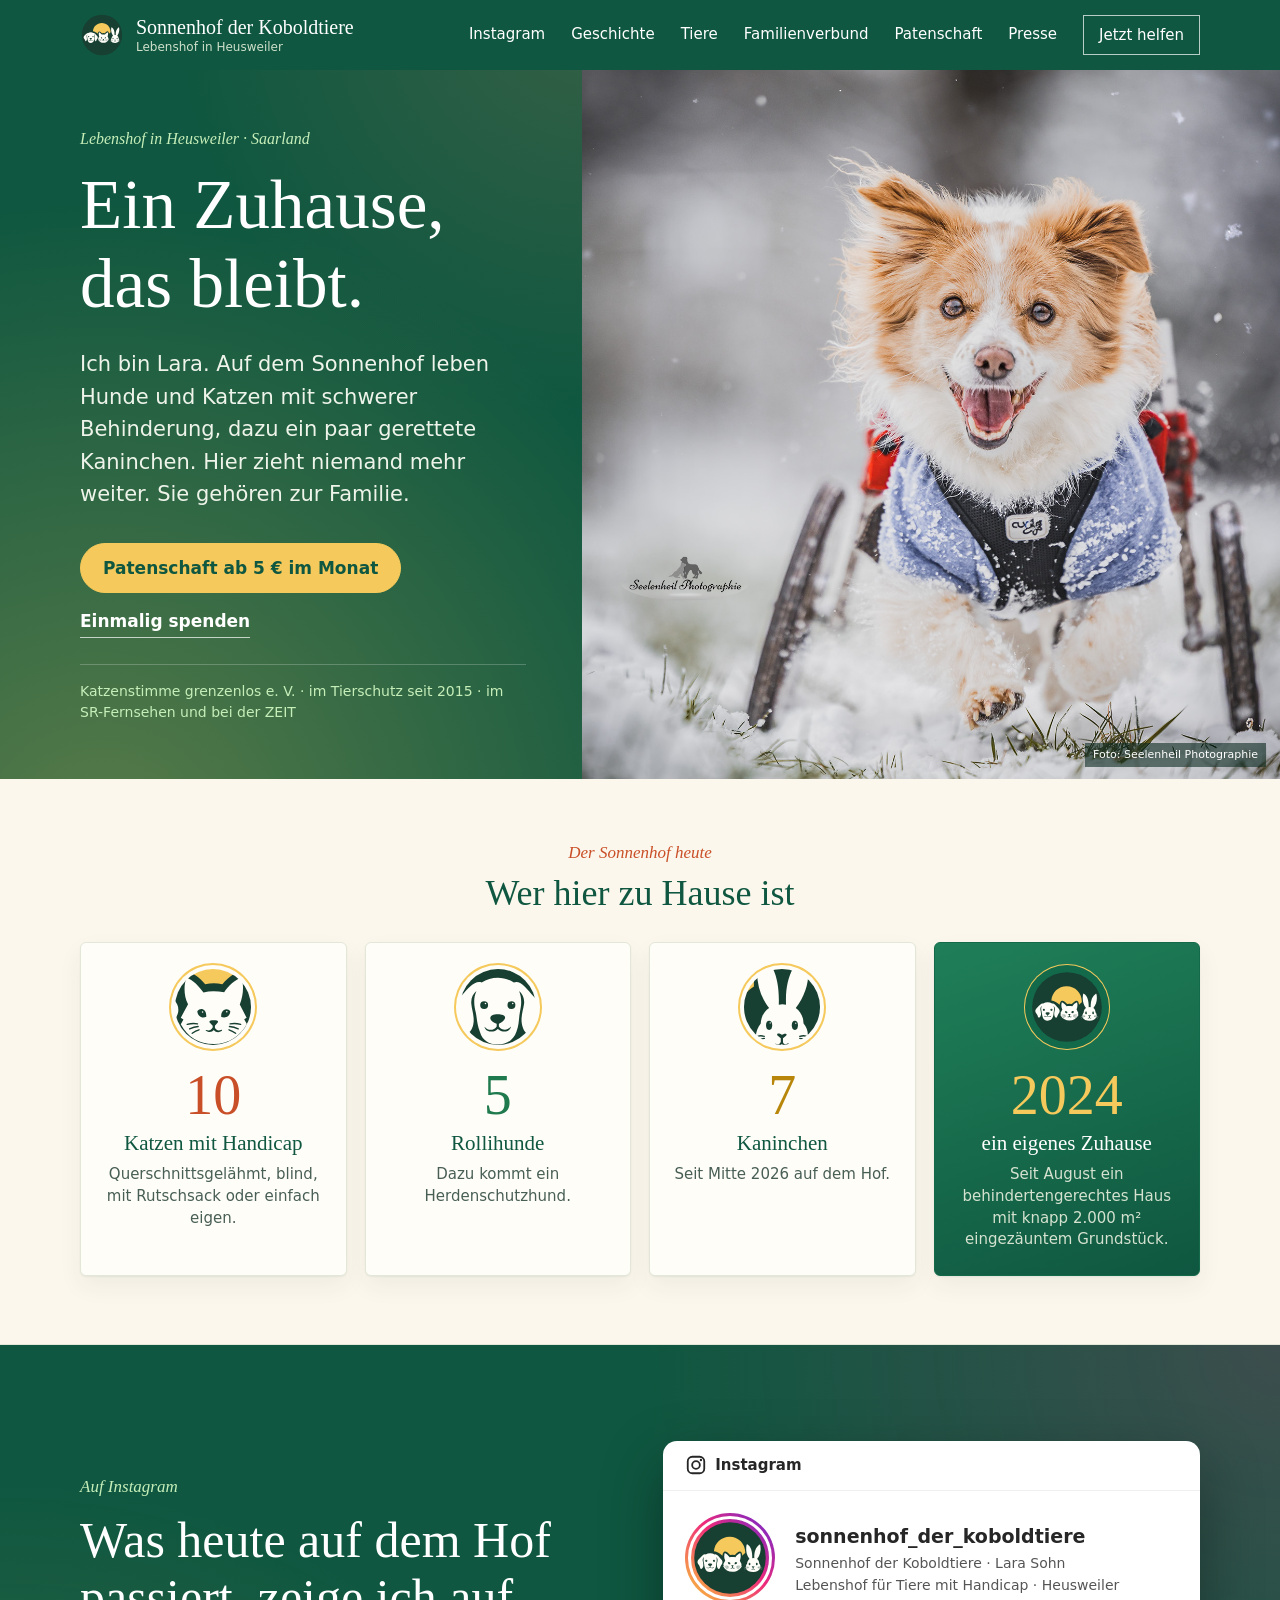
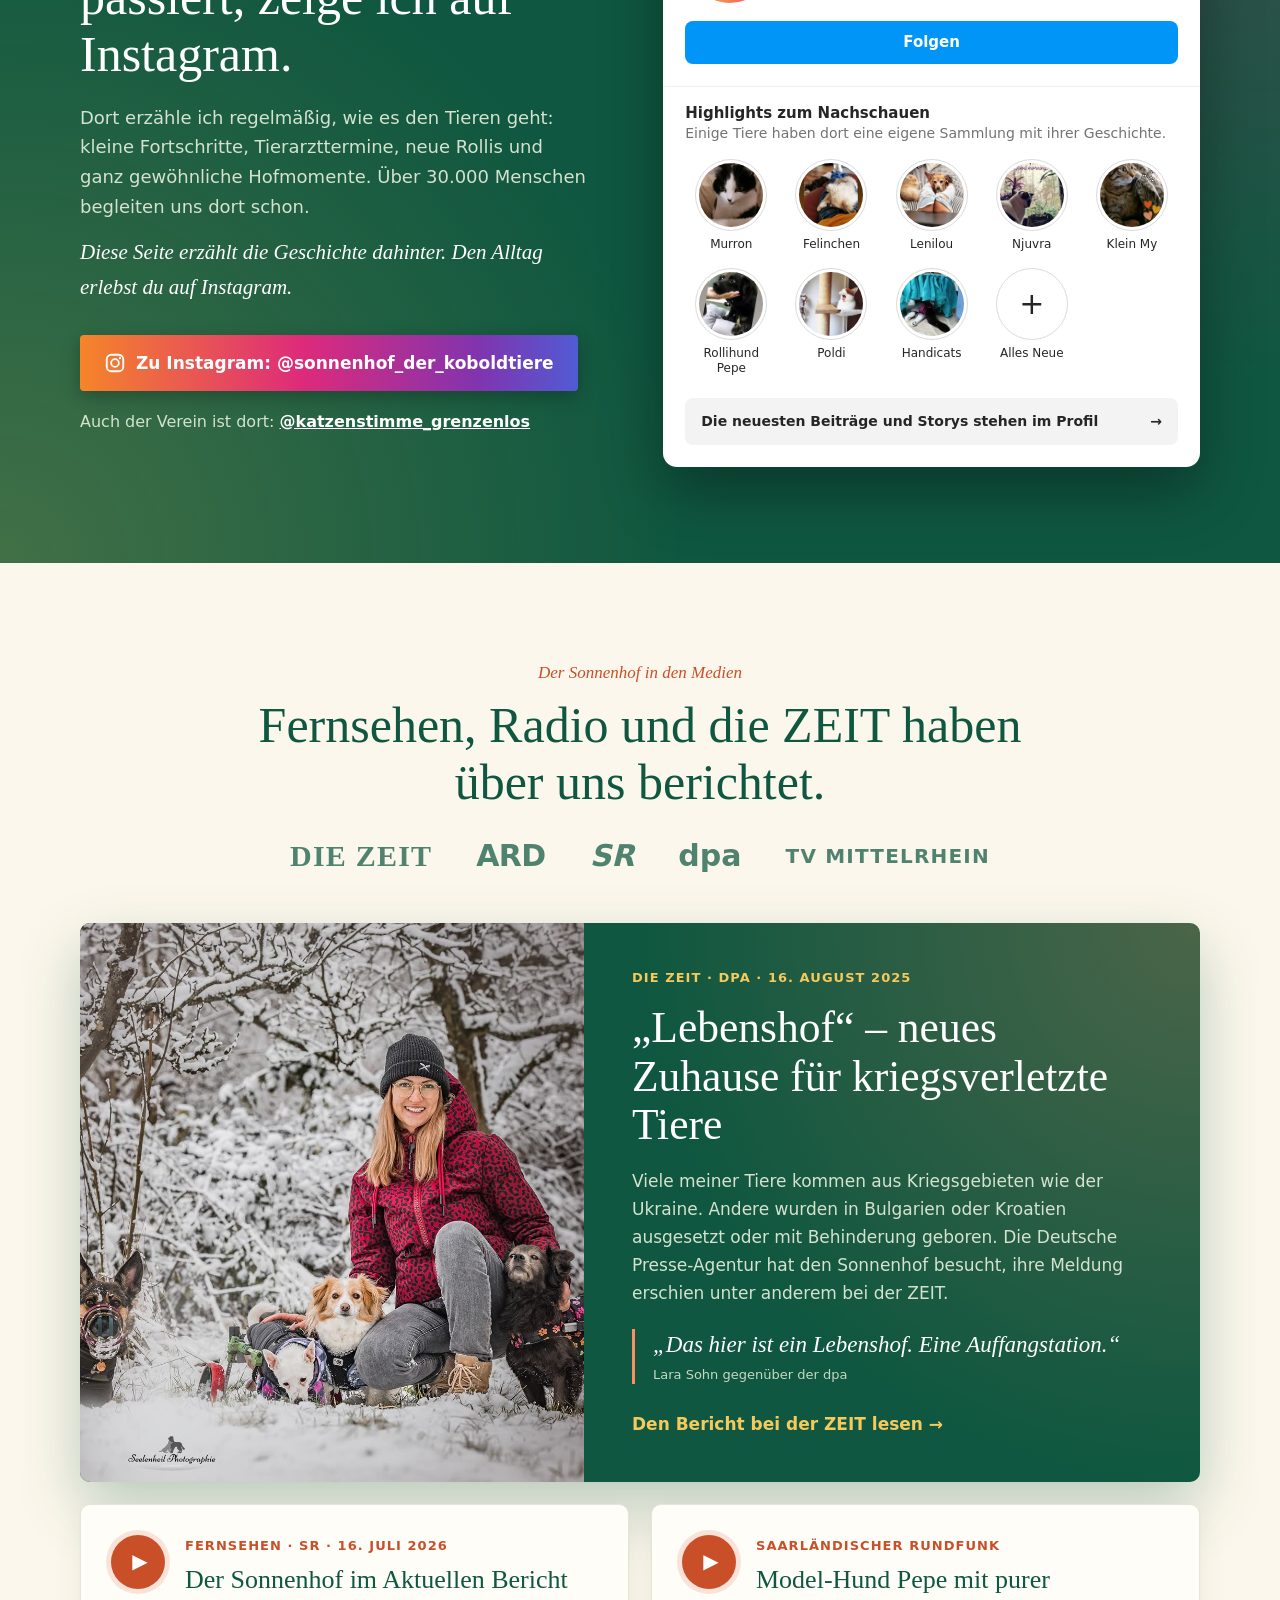
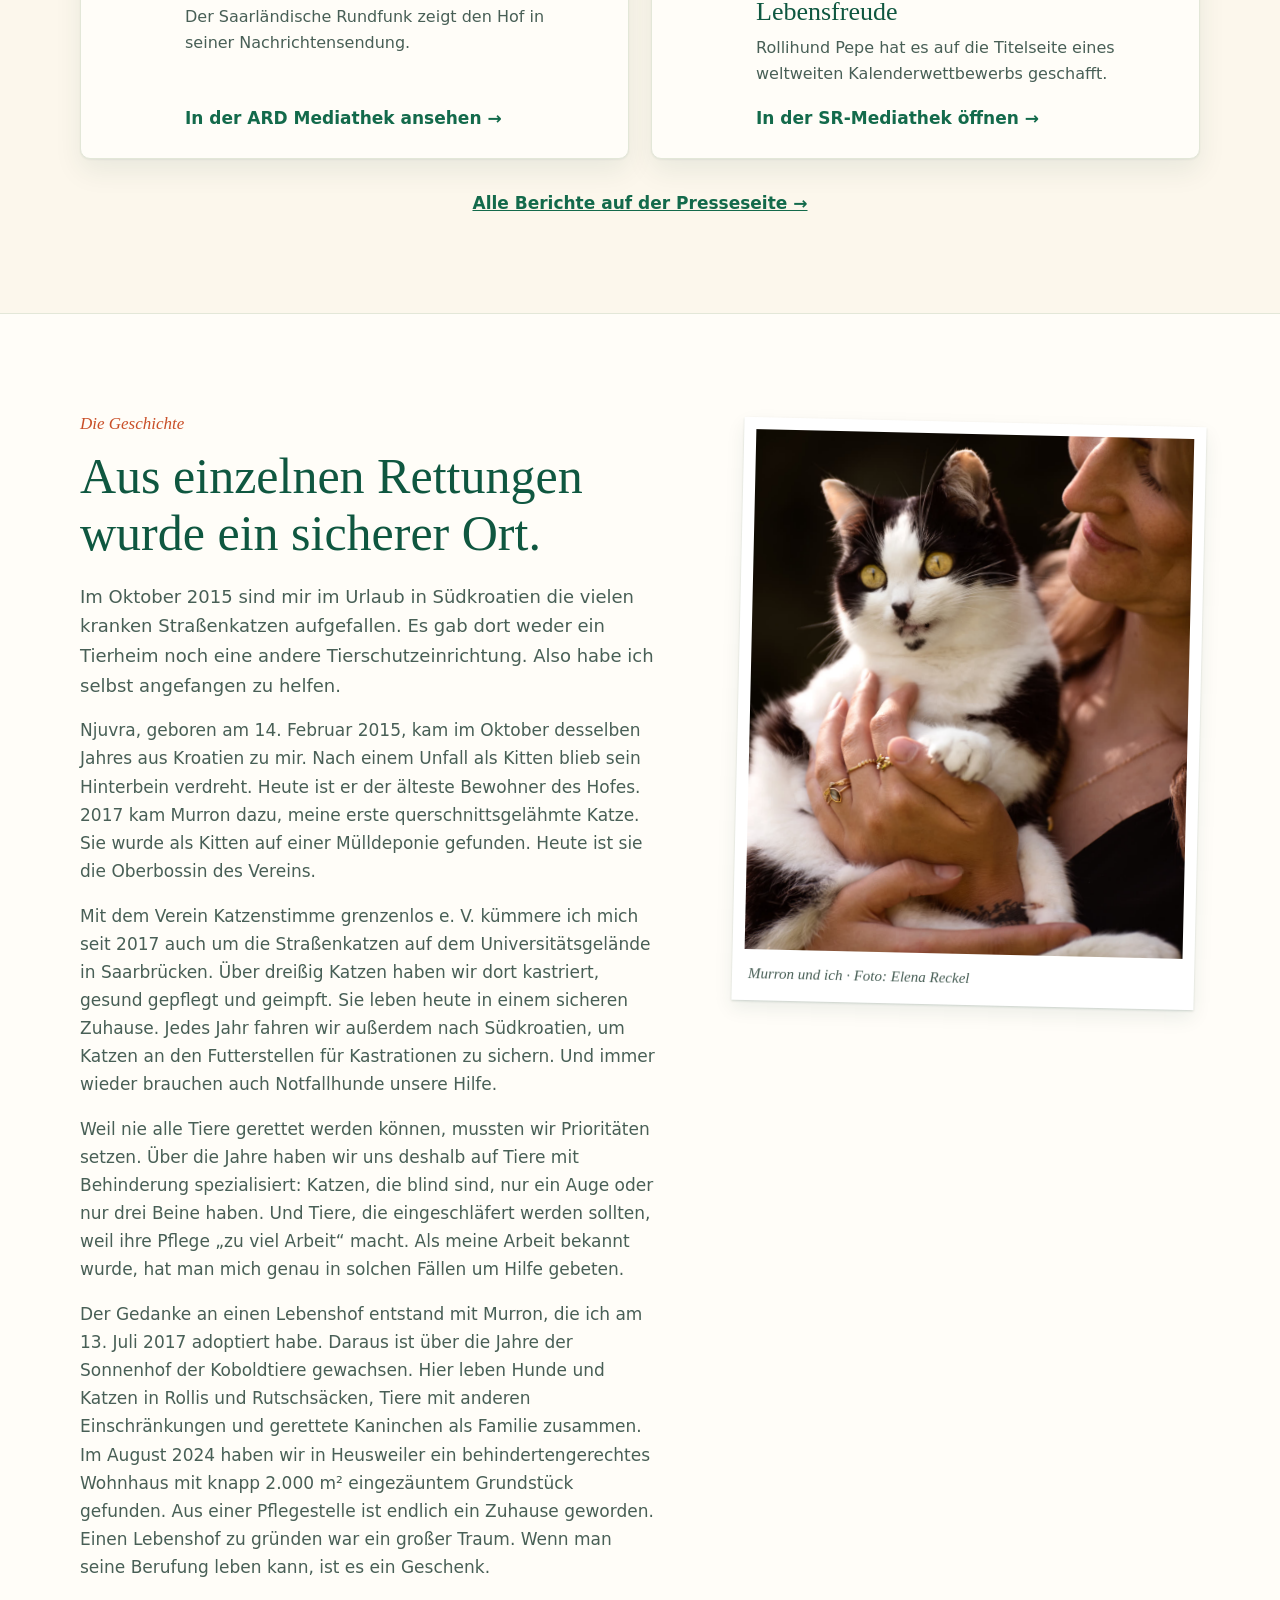
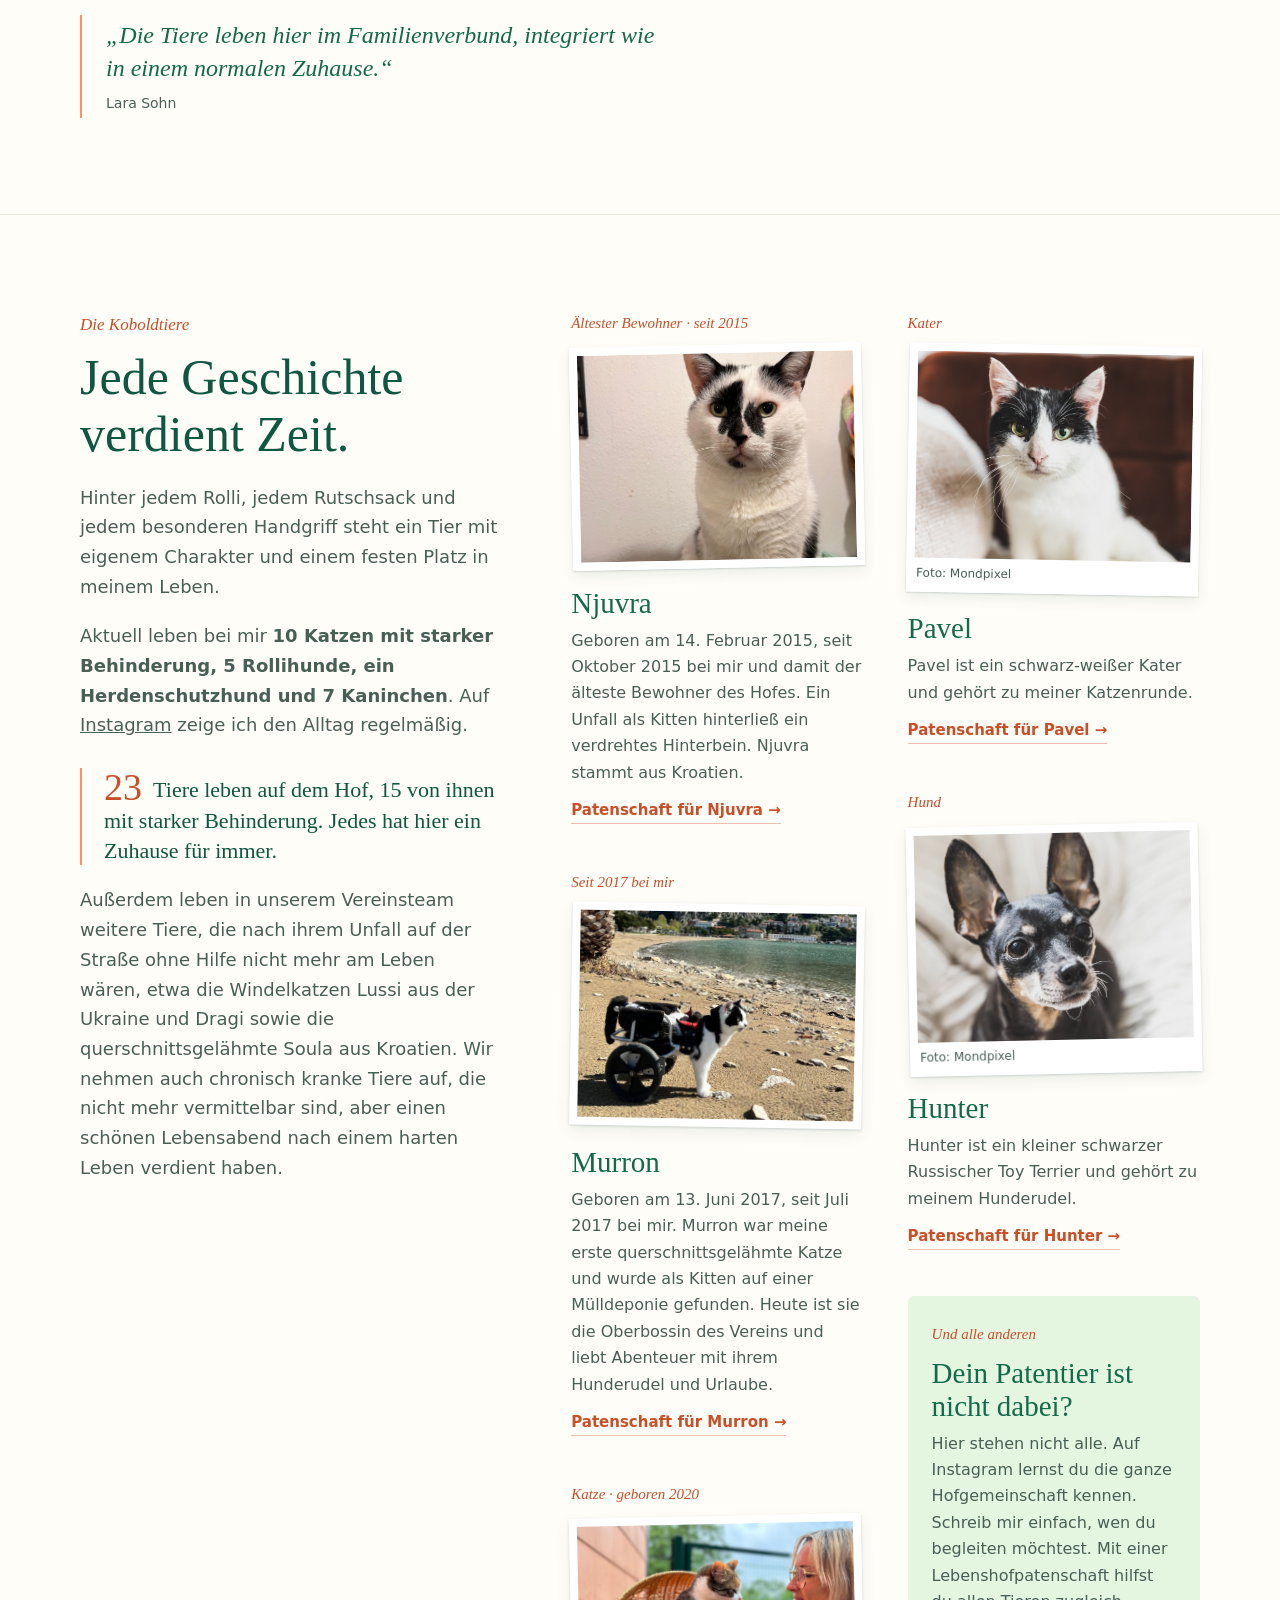
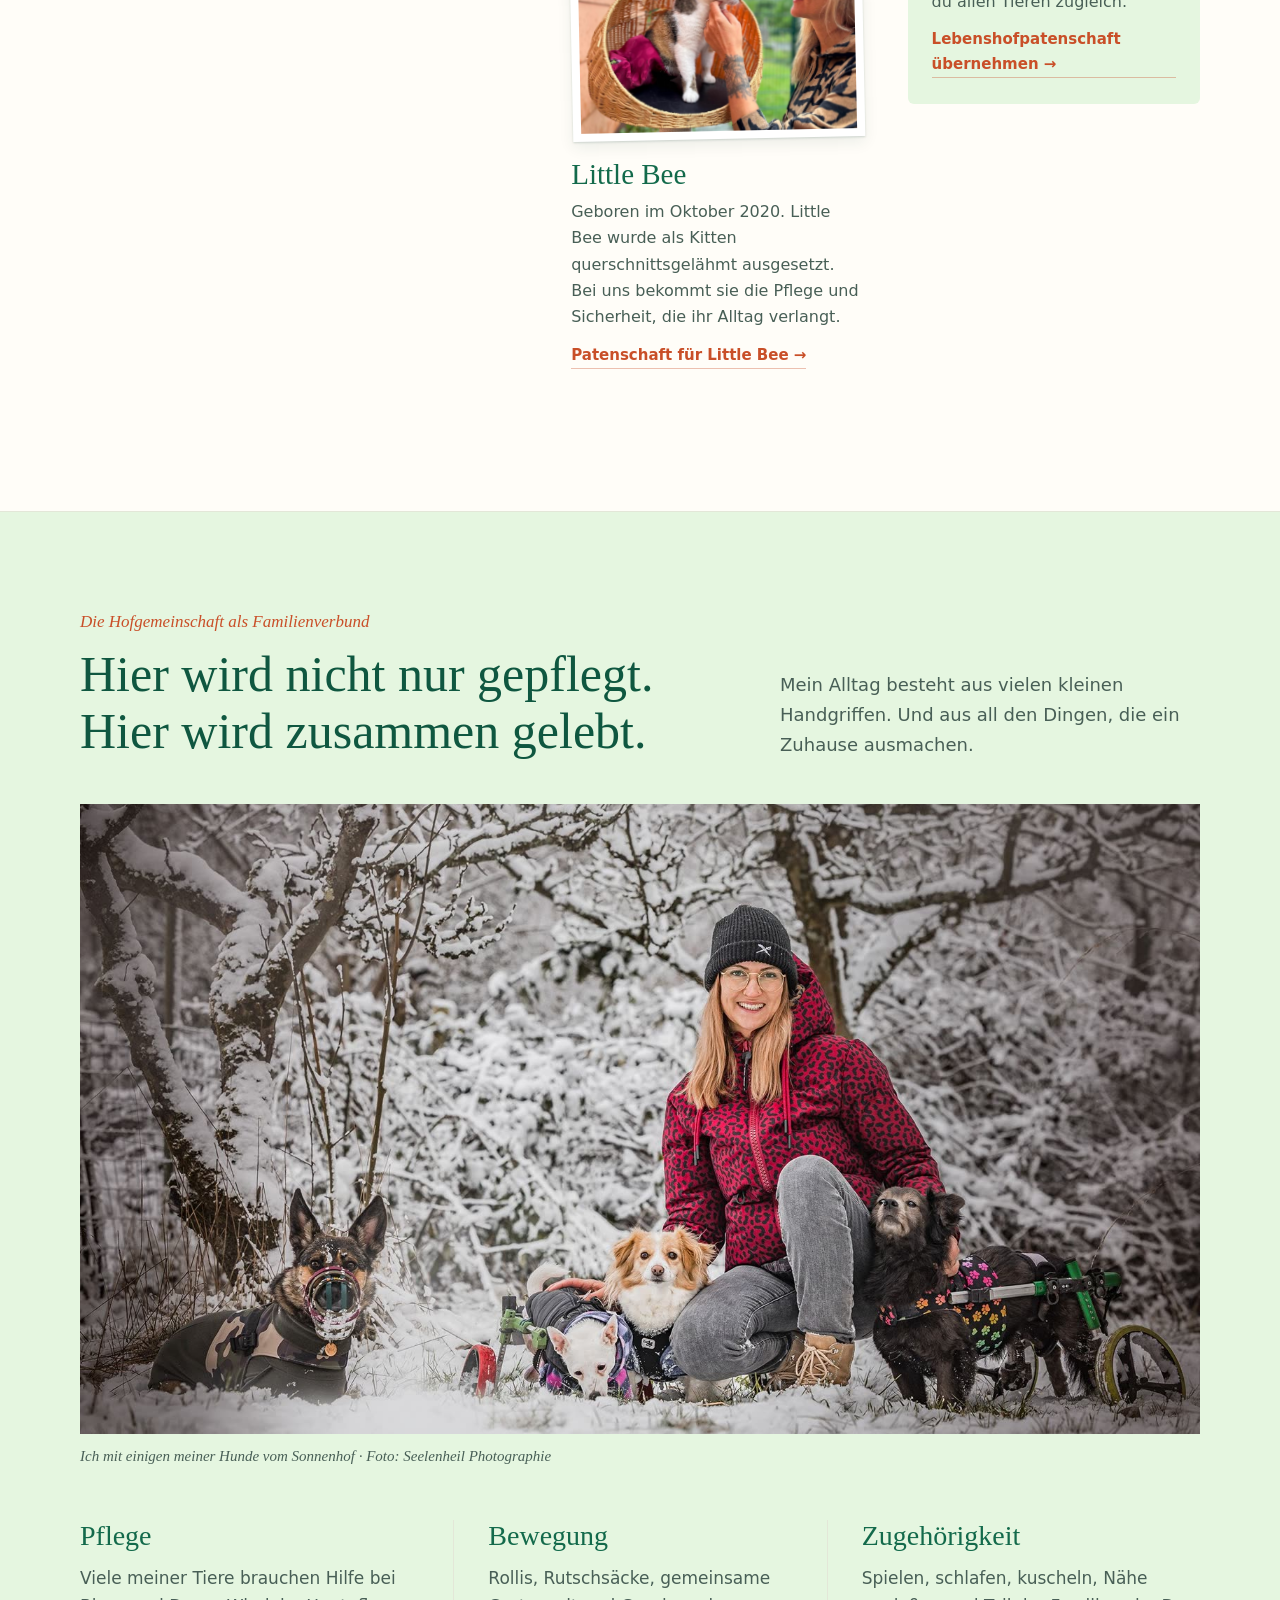
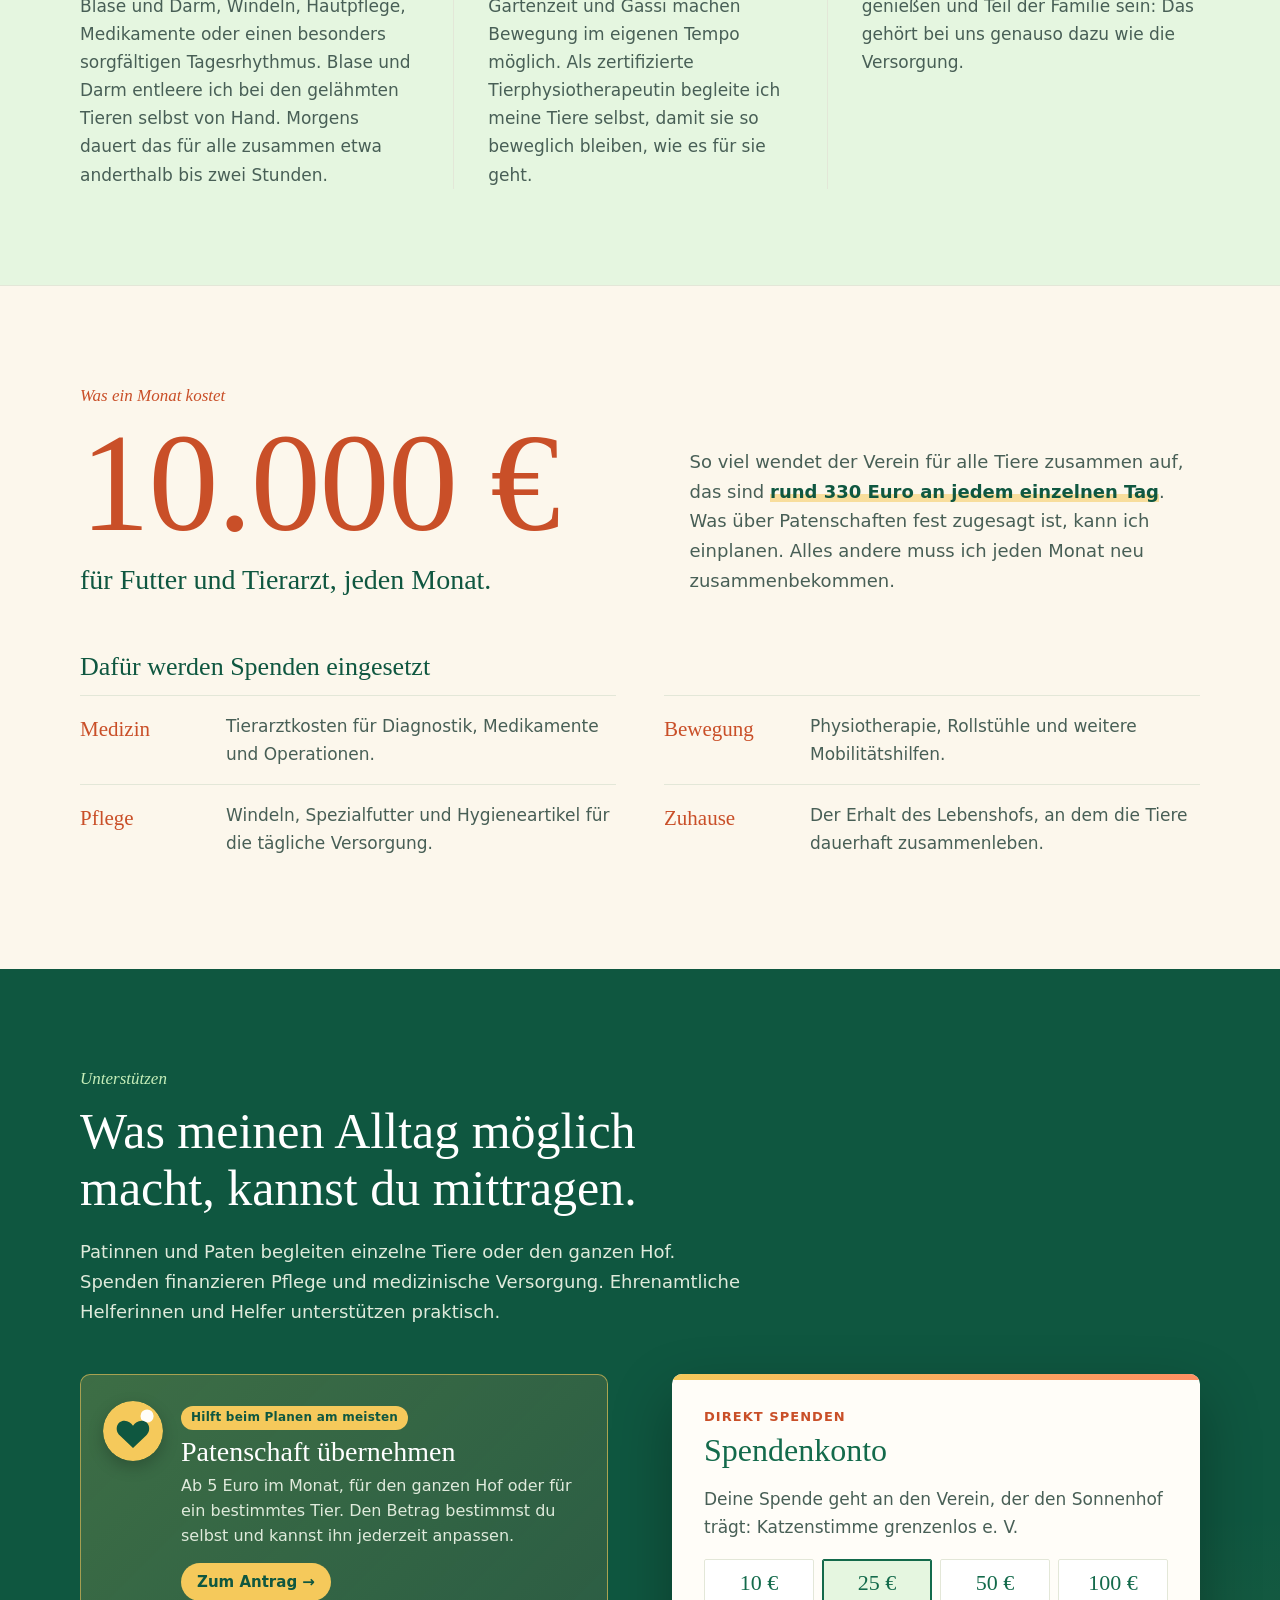
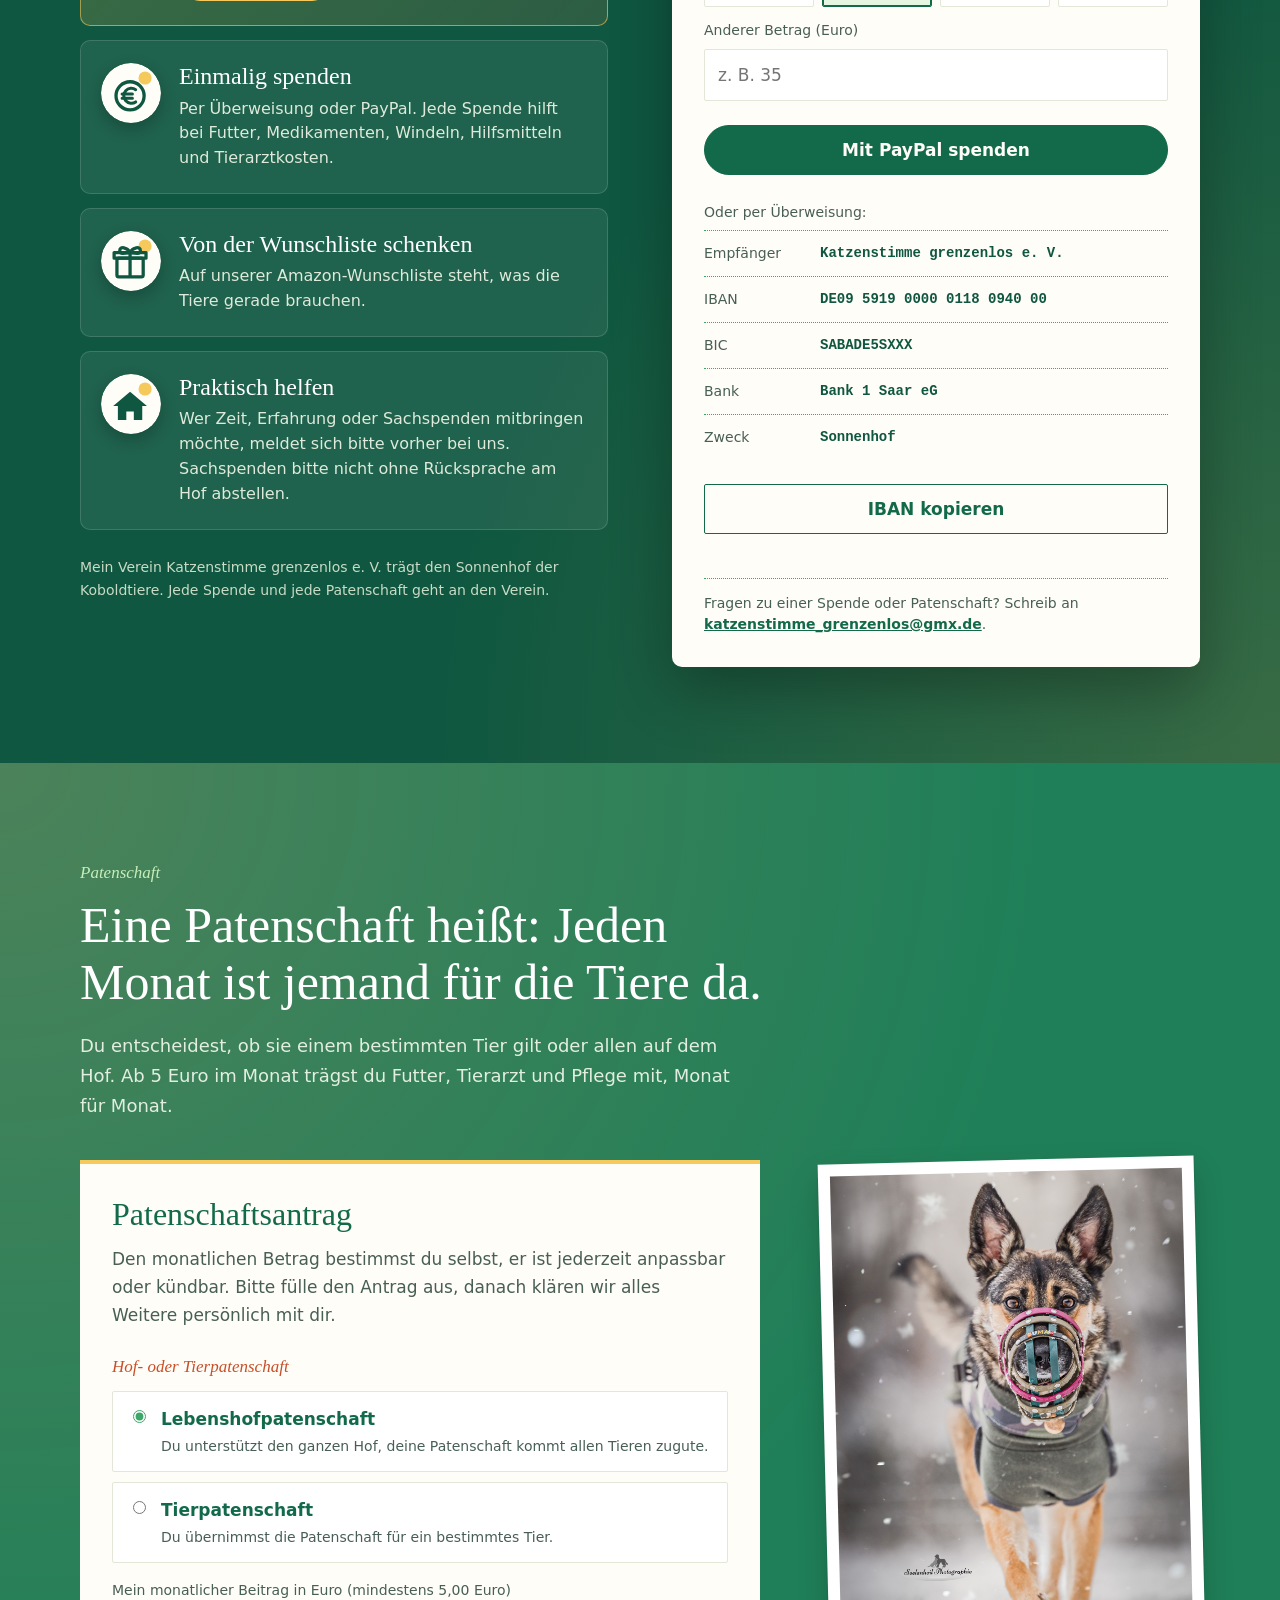
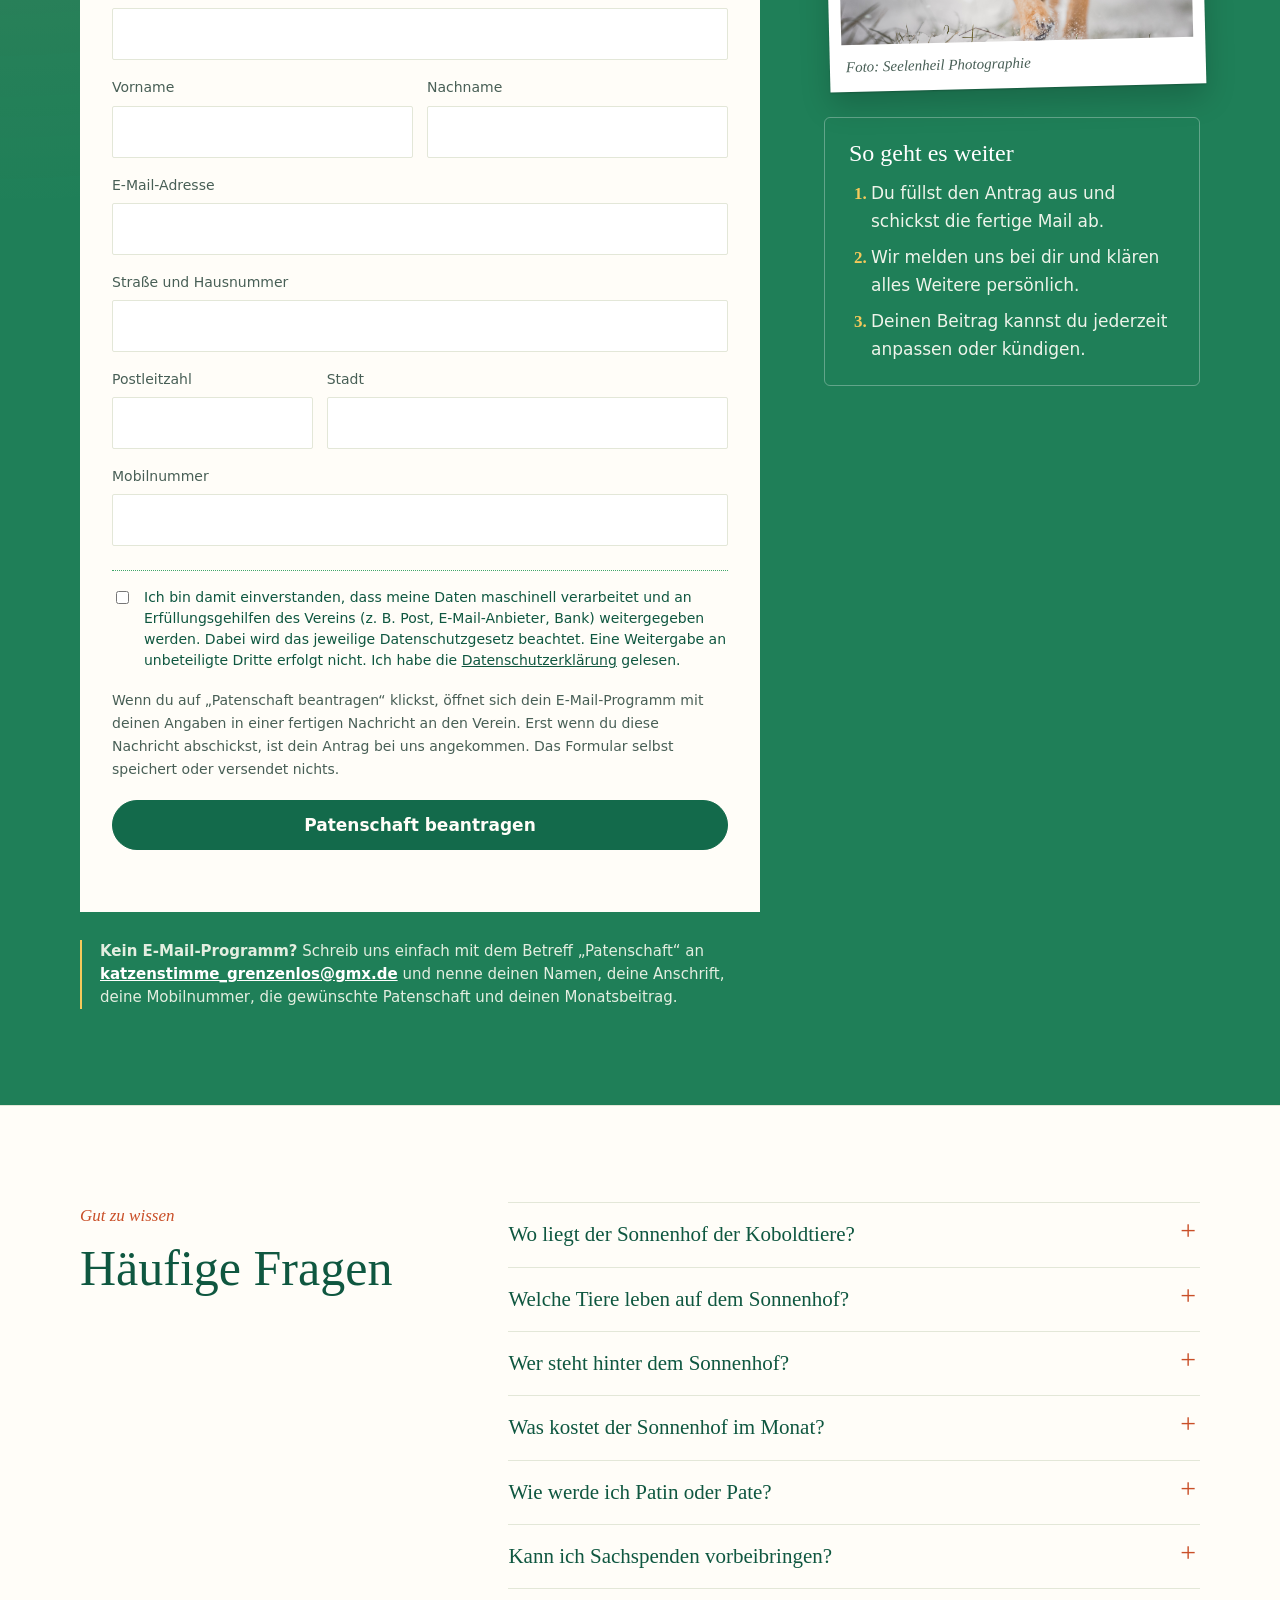
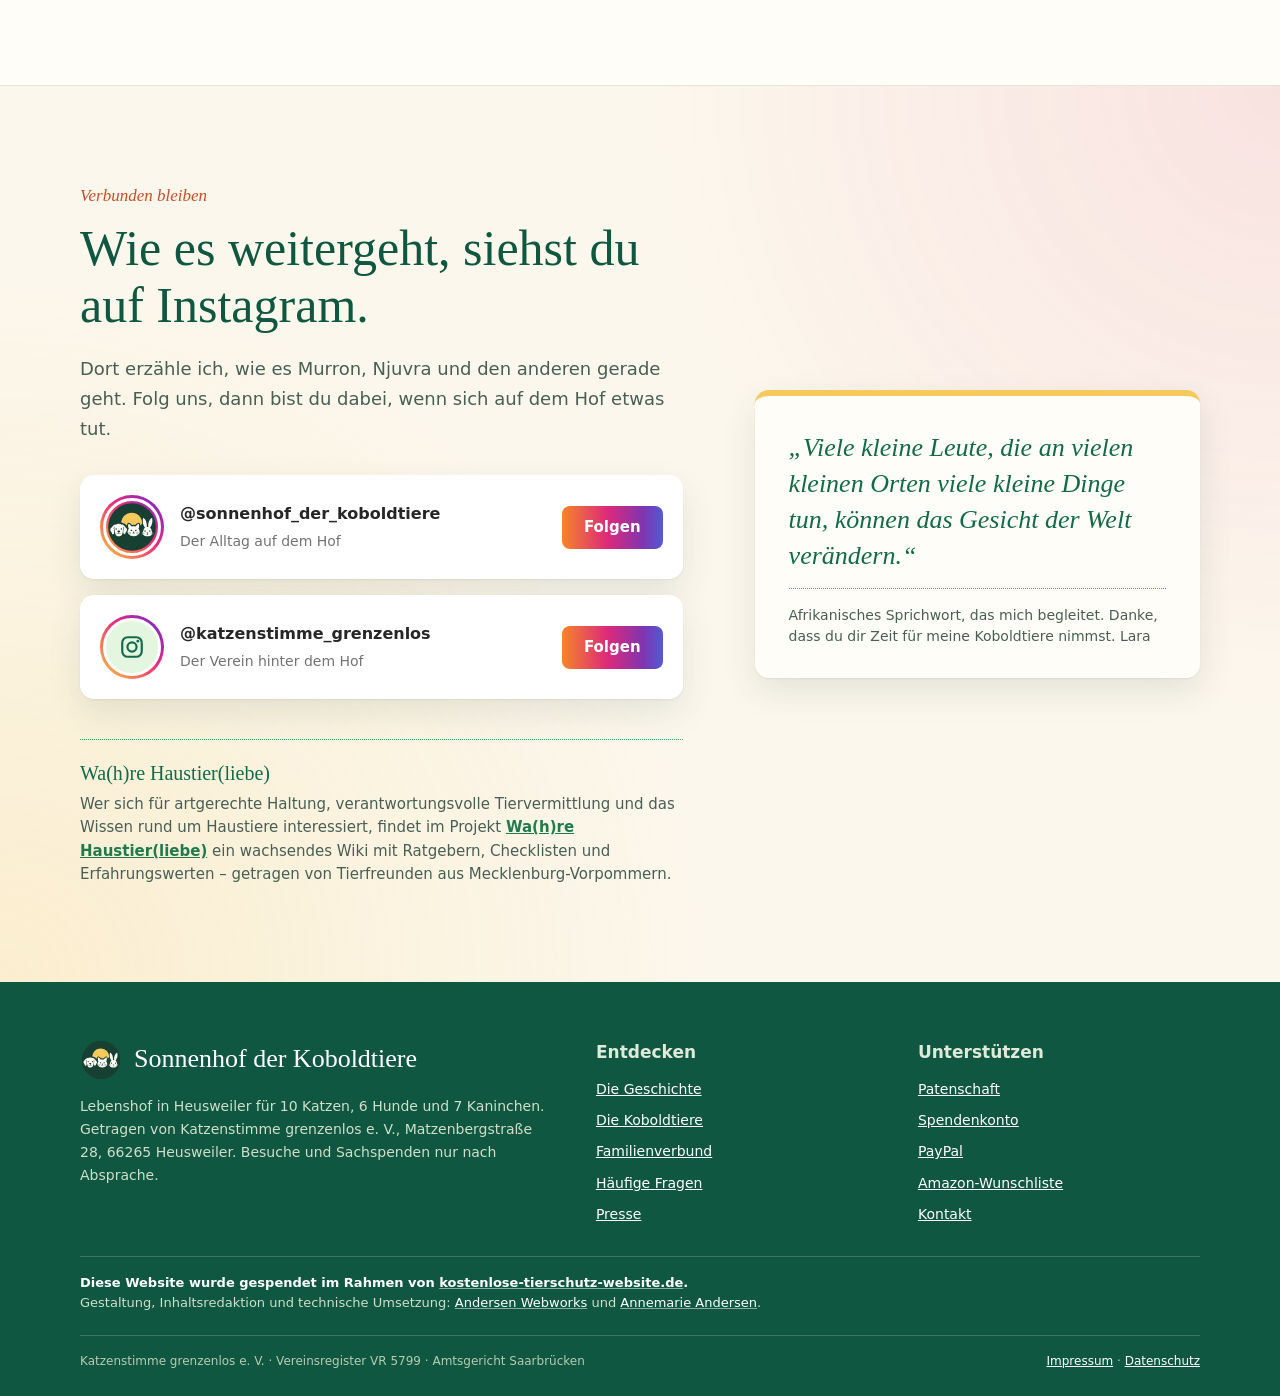
==== commit 6e60e9ee: "Sonnenhof: Unterstützen als Karten mit Logo-Medaillons, Spendenkonto als Karte, Verbunden bleiben mi" ====
--- a/index.html
+++ b/index.html
@@ -387,32 +387,43 @@
 
         <div class="support-grid">
           <div>
-            <div class="support-options">
-              <article class="support-option support-option-main">
-                <span class="support-option-number">1</span>
-                <div>
+            <div class="help-cards">
+              <a class="help-card help-card-main" href="#patenschaft">
+                <svg class="help-icon" viewBox="0 0 64 64" aria-hidden="true"><circle cx="32" cy="32" r="32" fill="#f5c95b"/><circle cx="47" cy="16" r="7" fill="#fffdf8"/><path fill="#0f5740" d="M32 50 18 36.8C11.8 30.9 14.7 21 22.8 21c4.1 0 7.1 2.5 9.2 5.4 2.1-2.9 5.1-5.4 9.2-5.4 8.1 0 11 9.9 4.8 15.8z"/></svg>
+                <span class="help-text">
                   <span class="support-tag">Hilft beim Planen am meisten</span>
-                  <h3><a class="support-link" href="#patenschaft">Patenschaft übernehmen</a></h3>
-                  <p>Ab 5 Euro im Monat, für den ganzen Hof oder für ein bestimmtes Tier. Den Betrag bestimmst du selbst und kannst ihn jederzeit anpassen.</p>
-                </div>
-              </article>
-              <article class="support-option">
-                <span class="support-option-number">2</span>
-                <div><h3><a class="support-link" href="#spenden">Einmalig spenden</a></h3><p>Per Überweisung oder PayPal. Jede Spende hilft bei Futter, Medikamenten, Windeln, Hilfsmitteln und Tierarztkosten.</p></div>
-              </article>
-              <article class="support-option">
-                <span class="support-option-number">3</span>
-                <div><h3><a class="support-link" href="https://www.amazon.de/hz/wishlist/ls/34C3XM2DW4QZP" target="_blank" rel="noopener noreferrer">Von der Wunschliste schenken</a></h3><p>Auf unserer Amazon-Wunschliste steht, was die Tiere gerade brauchen.</p></div>
-              </article>
-              <article class="support-option">
-                <span class="support-option-number">4</span>
-                <div><h3><a class="support-link" href="mailto:katzenstimme_grenzenlos@gmx.de?subject=Helfen">Praktisch helfen</a></h3><p>Wer Zeit, Erfahrung oder Sachspenden mitbringen möchte, meldet sich bitte vorher bei uns. Sachspenden bitte nicht ohne Rücksprache am Hof abstellen.</p></div>
-              </article>
+                  <h3>Patenschaft übernehmen</h3>
+                  <span class="help-desc">Ab 5 Euro im Monat, für den ganzen Hof oder für ein bestimmtes Tier. Den Betrag bestimmst du selbst und kannst ihn jederzeit anpassen.</span>
+                  <span class="help-more">Zum Antrag <span aria-hidden="true">→</span></span>
+                </span>
+              </a>
+              <a class="help-card" href="#spenden">
+                <svg class="help-icon" viewBox="0 0 64 64" aria-hidden="true"><circle cx="32" cy="32" r="32" fill="#fffdf8"/><circle cx="47" cy="16" r="7" fill="#f5c95b"/><circle cx="31" cy="35" r="15" fill="none" stroke="#0f5740" stroke-width="3.5"/><path fill="none" stroke="#0f5740" stroke-width="3.2" stroke-linecap="round" d="M37 28.5a8 8 0 1 0 0 13M22.5 33h11M22.5 37.5h11"/></svg>
+                <span class="help-text">
+                  <h3>Einmalig spenden</h3>
+                  <span class="help-desc">Per Überweisung oder PayPal. Jede Spende hilft bei Futter, Medikamenten, Windeln, Hilfsmitteln und Tierarztkosten.</span>
+                </span>
+              </a>
+              <a class="help-card" href="https://www.amazon.de/hz/wishlist/ls/34C3XM2DW4QZP" target="_blank" rel="noopener noreferrer">
+                <svg class="help-icon" viewBox="0 0 64 64" aria-hidden="true"><circle cx="32" cy="32" r="32" fill="#fffdf8"/><circle cx="47" cy="16" r="7" fill="#f5c95b"/><g fill="none" stroke="#0f5740" stroke-width="3.5" stroke-linejoin="round"><rect x="17" y="29" width="28" height="20" rx="2"/><path d="M14 23h34v6H14zM31 23v26"/><path stroke-linecap="round" d="M31 23c-3-6-11-7-11-2s8 2 11 2c3 0 11 3 11-2s-8-4-11 2"/></g></svg>
+                <span class="help-text">
+                  <h3>Von der Wunschliste schenken</h3>
+                  <span class="help-desc">Auf unserer Amazon-Wunschliste steht, was die Tiere gerade brauchen.</span>
+                </span>
+              </a>
+              <a class="help-card" href="mailto:katzenstimme_grenzenlos@gmx.de?subject=Helfen">
+                <svg class="help-icon" viewBox="0 0 64 64" aria-hidden="true"><circle cx="32" cy="32" r="32" fill="#fffdf8"/><circle cx="47" cy="16" r="7" fill="#f5c95b"/><path fill="#0f5740" d="M31 19 13 34h5v15h9V40h8v9h9V34h5z"/></svg>
+                <span class="help-text">
+                  <h3>Praktisch helfen</h3>
+                  <span class="help-desc">Wer Zeit, Erfahrung oder Sachspenden mitbringen möchte, meldet sich bitte vorher bei uns. Sachspenden bitte nicht ohne Rücksprache am Hof abstellen.</span>
+                </span>
+              </a>
             </div>
             <p class="support-note">Mein Verein Katzenstimme grenzenlos e. V. trägt den Sonnenhof der Koboldtiere. Jede Spende und jede Patenschaft geht an den Verein.</p>
           </div>
 
           <aside class="donation-box" id="spenden" aria-labelledby="spendenkonto">
+            <span class="donation-kicker">Direkt spenden</span>
             <h3 id="spendenkonto">Spendenkonto</h3>
             <p>Deine Spende geht an den Verein, der den Sonnenhof trägt: Katzenstimme grenzenlos e. V.</p>
 
@@ -463,8 +474,8 @@
       <div class="wrap">
         <div class="section-heading">
           <div class="section-label">Patenschaft</div>
-          <h2>Mit einer Patenschaft kann ich langfristig planen.</h2>
-          <p class="intro">Mit einem regelmäßigen Beitrag unterstützt du die Versorgung eines Tieres oder des ganzen Hofes und schenkst ihm Sicherheit, Fürsorge und ein erfülltes Leben. Dein Beitrag hilft bei Futter-, Tierarzt- und Pflegekosten.</p>
+          <h2>Eine Patenschaft heißt: Jeden Monat ist jemand für die Tiere da.</h2>
+          <p class="intro">Du entscheidest, ob sie einem bestimmten Tier gilt oder allen auf dem Hof. Ab 5 Euro im Monat trägst du Futter, Tierarzt und Pflege mit, Monat für Monat.</p>
         </div>
 
         <div class="patenschaft-grid">
@@ -571,16 +582,18 @@
       <div class="wrap follow-grid">
         <div>
           <div class="section-label">Verbunden bleiben</div>
-          <h2>Instagram zeigt den Alltag. Diese Seite erzählt die Geschichte dahinter.</h2>
-          <p class="intro">Dort teile ich neue Bilder und Einblicke. Hier kannst du in Ruhe nachlesen, warum es den Sonnenhof gibt und wie du ihn unterstützen kannst.</p>
-          <div class="follow-links">
-            <a class="follow-link" href="https://www.instagram.com/sonnenhof_der_koboldtiere/" target="_blank" rel="noopener noreferrer">
-              <strong>Sonnenhof</strong>
-              <span>@sonnenhof_der_koboldtiere</span>
+          <h2>Wie es weitergeht, siehst du auf Instagram.</h2>
+          <p class="intro">Dort erzähle ich, wie es Murron, Njuvra und den anderen gerade geht. Folg uns, dann bist du dabei, wenn sich auf dem Hof etwas tut.</p>
+          <div class="follow-cards">
+            <a class="follow-card" href="https://www.instagram.com/sonnenhof_der_koboldtiere/" target="_blank" rel="noopener noreferrer">
+              <span class="ig-avatar follow-avatar"><img src="assets/img/logo/sonnenhof-bildmarke.svg" alt="" width="64" height="64" loading="lazy"></span>
+              <span class="follow-id"><strong>@sonnenhof_der_koboldtiere</strong><span>Der Alltag auf dem Hof</span></span>
+              <span class="follow-button">Folgen</span>
             </a>
-            <a class="follow-link" href="https://www.instagram.com/katzenstimme_grenzenlos/" target="_blank" rel="noopener noreferrer">
-              <strong>Verein</strong>
-              <span>@katzenstimme_grenzenlos</span>
+            <a class="follow-card" href="https://www.instagram.com/katzenstimme_grenzenlos/" target="_blank" rel="noopener noreferrer">
+              <span class="ig-avatar follow-avatar"><span class="follow-glyph"><svg class="ig-glyph" viewBox="0 0 24 24" aria-hidden="true"><rect x="3" y="3" width="18" height="18" rx="5" fill="none" stroke="currentColor" stroke-width="2"/><circle cx="12" cy="12" r="4.2" fill="none" stroke="currentColor" stroke-width="2"/><circle cx="17.4" cy="6.6" r="1.3" fill="currentColor"/></svg></span></span>
+              <span class="follow-id"><strong>@katzenstimme_grenzenlos</strong><span>Der Verein hinter dem Hof</span></span>
+              <span class="follow-button">Folgen</span>
             </a>
           </div>
 
--- a/assets/css/sonnenhof.css
+++ b/assets/css/sonnenhof.css
@@ -652,23 +652,6 @@
   margin-top: 48px;
   align-items: start;
 }
-.support-options { display: grid; gap: 0; }
-.support-option {
-  display: grid;
-  grid-template-columns: 44px 1fr;
-  gap: 14px;
-  padding: 24px 0;
-  border-top: 1px solid rgba(255,255,255,.25);
-}
-.support-option:last-child { border-bottom: 1px solid rgba(255,255,255,.25); }
-.support-option-number {
-  color: var(--honey);
-  font-family: var(--serif);
-  font-size: 34px;
-  line-height: 1;
-}
-.support-option h3 { font-size: 26px; }
-.support-option p { margin: 6px 0 0; color: #dfeadb; }
 
 .donation-box {
   padding: 32px;
@@ -906,26 +889,6 @@
   gap: 72px;
   align-items: start;
 }
-.follow-links {
-  display: grid;
-  grid-template-columns: repeat(2, 1fr);
-  gap: 24px;
-  margin-top: 32px;
-}
-.follow-link {
-  padding: 0 0 14px;
-  border-bottom: 1px solid var(--leaf);
-  text-decoration: none;
-}
-.follow-link:hover { border-bottom-width: 2px; padding-bottom: 13px; }
-.follow-link strong {
-  display: block;
-  color: var(--pine);
-  font-family: var(--serif);
-  font-size: 24px;
-  font-weight: 500;
-}
-.follow-link span { display: block; margin-top: 4px; color: var(--muted); font-size: 15px; }
 .closing {
   margin-top: 8px;
   padding: 0 0 0 26px;
@@ -1044,7 +1007,7 @@
   .brand-name small { font-size: 11px; }
   .hero-inner { padding: 30px 15px 38px; }
   .family-grid,
-  .follow-links,
+  .follow-cards,
   .footer-grid { grid-template-columns: 1fr; }
   .proof-item { padding: 22px 16px 20px; }
   .proof-icon { width: 56px; height: 56px; margin-bottom: 14px; }
@@ -1336,13 +1299,6 @@
 .costs-list dt { color: var(--coral); font-family: var(--serif); font-size: 21px; }
 .costs-list dd { margin: 0; color: var(--muted); }
 
-.support-option-main {
-  margin: 0 -18px;
-  padding: 24px 18px;
-  background: rgba(255,255,255,.07);
-  border-top-color: transparent;
-  border-radius: 6px;
-}
 .support-tag {
   display: inline-block;
   margin-bottom: 6px;
@@ -1354,12 +1310,6 @@
   font-weight: 700;
   letter-spacing: .02em;
 }
-.support-link {
-  color: #fff;
-  text-decoration: none;
-  border-bottom: 1px solid rgba(255,255,255,.4);
-}
-.support-link:hover { border-bottom-color: #fff; }
 .donation-box .amount-grid { margin-top: 18px; }
 .bank-intro {
   margin: 26px 0 0;
@@ -1425,5 +1375,144 @@
   .costs-list > div { grid-template-columns: 1fr; gap: 2px; }
   .pate-side { position: static; }
   .pate-side .pate-figure { max-width: 420px; }
-  .support-option-main { margin: 0 -12px; padding: 22px 12px; }
-}
+}
+
+/* Unterstützen: vier Wege als Karten mit Logo-Medaillons */
+.help-cards { display: grid; gap: 14px; }
+.help-card {
+  display: grid;
+  grid-template-columns: 60px 1fr;
+  gap: 18px;
+  align-items: start;
+  padding: 22px 22px 22px 20px;
+  color: #fff;
+  background: rgba(255,255,255,.07);
+  border: 1px solid rgba(255,255,255,.14);
+  border-radius: 10px;
+  text-decoration: none;
+  transition: transform .18s ease, background .18s ease, border-color .18s ease;
+}
+.help-card:hover { transform: translateY(-2px); background: rgba(255,255,255,.12); border-color: rgba(245,201,91,.55); }
+.help-card:focus-visible { outline: 3px solid var(--honey); outline-offset: 3px; }
+.help-icon { width: 60px; height: 60px; border-radius: 50%; box-shadow: 0 6px 16px rgba(0,0,0,.22); }
+.help-text { display: block; }
+.help-card h3 { color: #fff; font-size: 24px; }
+.help-desc { display: block; margin-top: 6px; color: #dfeadb; font-size: 16px; line-height: 1.55; }
+.help-card-main {
+  padding: 26px 24px 24px 22px;
+  background: linear-gradient(135deg, rgba(245,201,91,.2), rgba(255,143,98,.12));
+  border-color: rgba(245,201,91,.6);
+}
+.help-card-main h3 { font-size: 28px; }
+.help-more {
+  display: inline-block;
+  margin-top: 14px;
+  padding: 7px 16px;
+  color: var(--pine-dark);
+  background: var(--honey);
+  border-radius: 999px;
+  font-size: 15px;
+  font-weight: 700;
+}
+.help-card-main:hover .help-more { background: #ffd877; }
+
+.donation-box {
+  border-radius: 10px;
+  border-top: 0;
+  box-shadow: 0 24px 60px rgba(0,0,0,.3);
+  overflow: hidden;
+  position: relative;
+}
+.donation-box::before {
+  content: "";
+  position: absolute;
+  inset: 0 0 auto;
+  height: 6px;
+  background: linear-gradient(90deg, var(--honey), var(--peach));
+}
+.donation-kicker {
+  display: block;
+  margin-bottom: 4px;
+  color: var(--coral);
+  font-size: 13px;
+  font-weight: 700;
+  letter-spacing: .08em;
+  text-transform: uppercase;
+}
+
+/* Verbunden bleiben: Abschluss, der zu Instagram führt */
+.follow {
+  background:
+    radial-gradient(circle at 100% 0%, rgba(221,42,123,.1), transparent 40%),
+    radial-gradient(circle at 0% 100%, rgba(245,201,91,.2), transparent 45%),
+    var(--cream);
+}
+.follow-grid { align-items: center; }
+.follow-cards {
+  display: grid;
+  grid-template-columns: 1fr;
+  gap: 16px;
+  margin-top: 32px;
+}
+.follow-card {
+  display: grid;
+  grid-template-columns: auto 1fr auto;
+  grid-template-areas: "avatar id button";
+  gap: 16px;
+  align-items: center;
+  padding: 20px;
+  color: #262626;
+  background: #fff;
+  border-radius: 14px;
+  box-shadow: 0 1px 2px rgba(18,59,45,.06), 0 14px 34px rgba(18,59,45,.1);
+  font-family: var(--sans);
+  text-decoration: none;
+  transition: transform .18s ease, box-shadow .18s ease;
+}
+.follow-card:hover { transform: translateY(-3px); box-shadow: 0 2px 4px rgba(18,59,45,.08), 0 20px 40px rgba(18,59,45,.14); }
+.follow-avatar { grid-area: avatar; }
+.follow-avatar img { width: 58px; height: 58px; }
+.follow-glyph {
+  display: grid;
+  place-items: center;
+  width: 58px;
+  height: 58px;
+  color: var(--pine);
+  background: var(--mint);
+  border: 3px solid #fff;
+  border-radius: 50%;
+}
+.follow-glyph .ig-glyph { width: 26px; height: 26px; }
+.follow-id { grid-area: id; display: grid; gap: 2px; min-width: 0; }
+.follow-id strong { font-size: 16px; font-weight: 600; overflow-wrap: anywhere; }
+.follow-id span { color: #737373; font-size: 14px; }
+.follow-button {
+  grid-area: button;
+  padding: 9px 22px;
+  color: #fff;
+  background: linear-gradient(90deg, #f58529, #dd2a7b 45%, #8134af 80%, #515bd4);
+  border-radius: 8px;
+  font-size: 15px;
+  font-weight: 600;
+  text-align: center;
+}
+.closing {
+  position: relative;
+  margin-top: 0;
+  padding: 34px 34px 30px;
+  background: var(--paper);
+  border-left: 0;
+  border-top: 6px solid var(--honey);
+  border-radius: 14px;
+  box-shadow: 0 1px 2px rgba(18,59,45,.06), 0 14px 34px rgba(18,59,45,.1);
+}
+.closing small { padding-top: 16px; border-top: 1px dotted var(--leaf); }
+
+@media (max-width: 620px) {
+  .help-card { grid-template-columns: 48px 1fr; gap: 14px; padding: 18px 16px; }
+  .help-icon { width: 48px; height: 48px; }
+  .help-card h3 { font-size: 21px; }
+  .help-card-main h3 { font-size: 24px; }
+  .closing { padding: 26px 22px 24px; font-size: 22px; }
+  .follow-card { grid-template-columns: auto 1fr; grid-template-areas: "avatar id" "button button"; }
+}
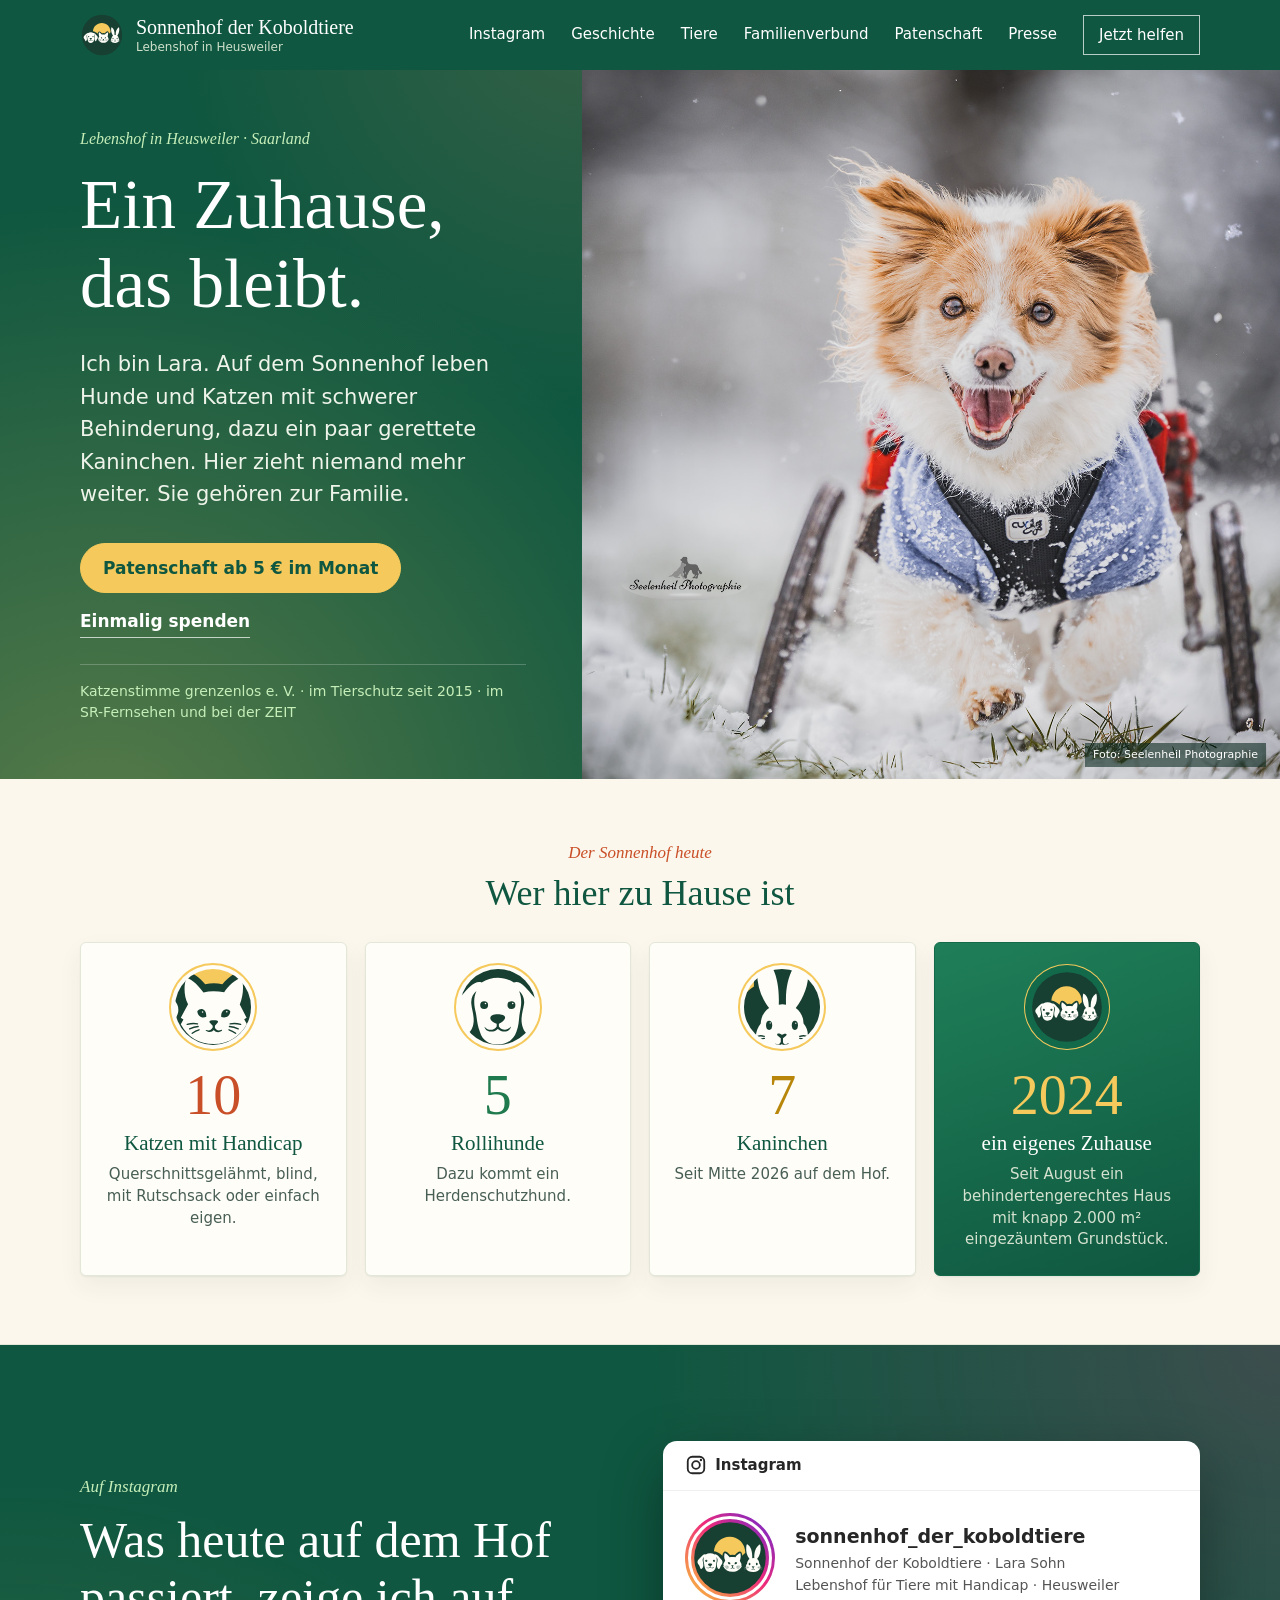
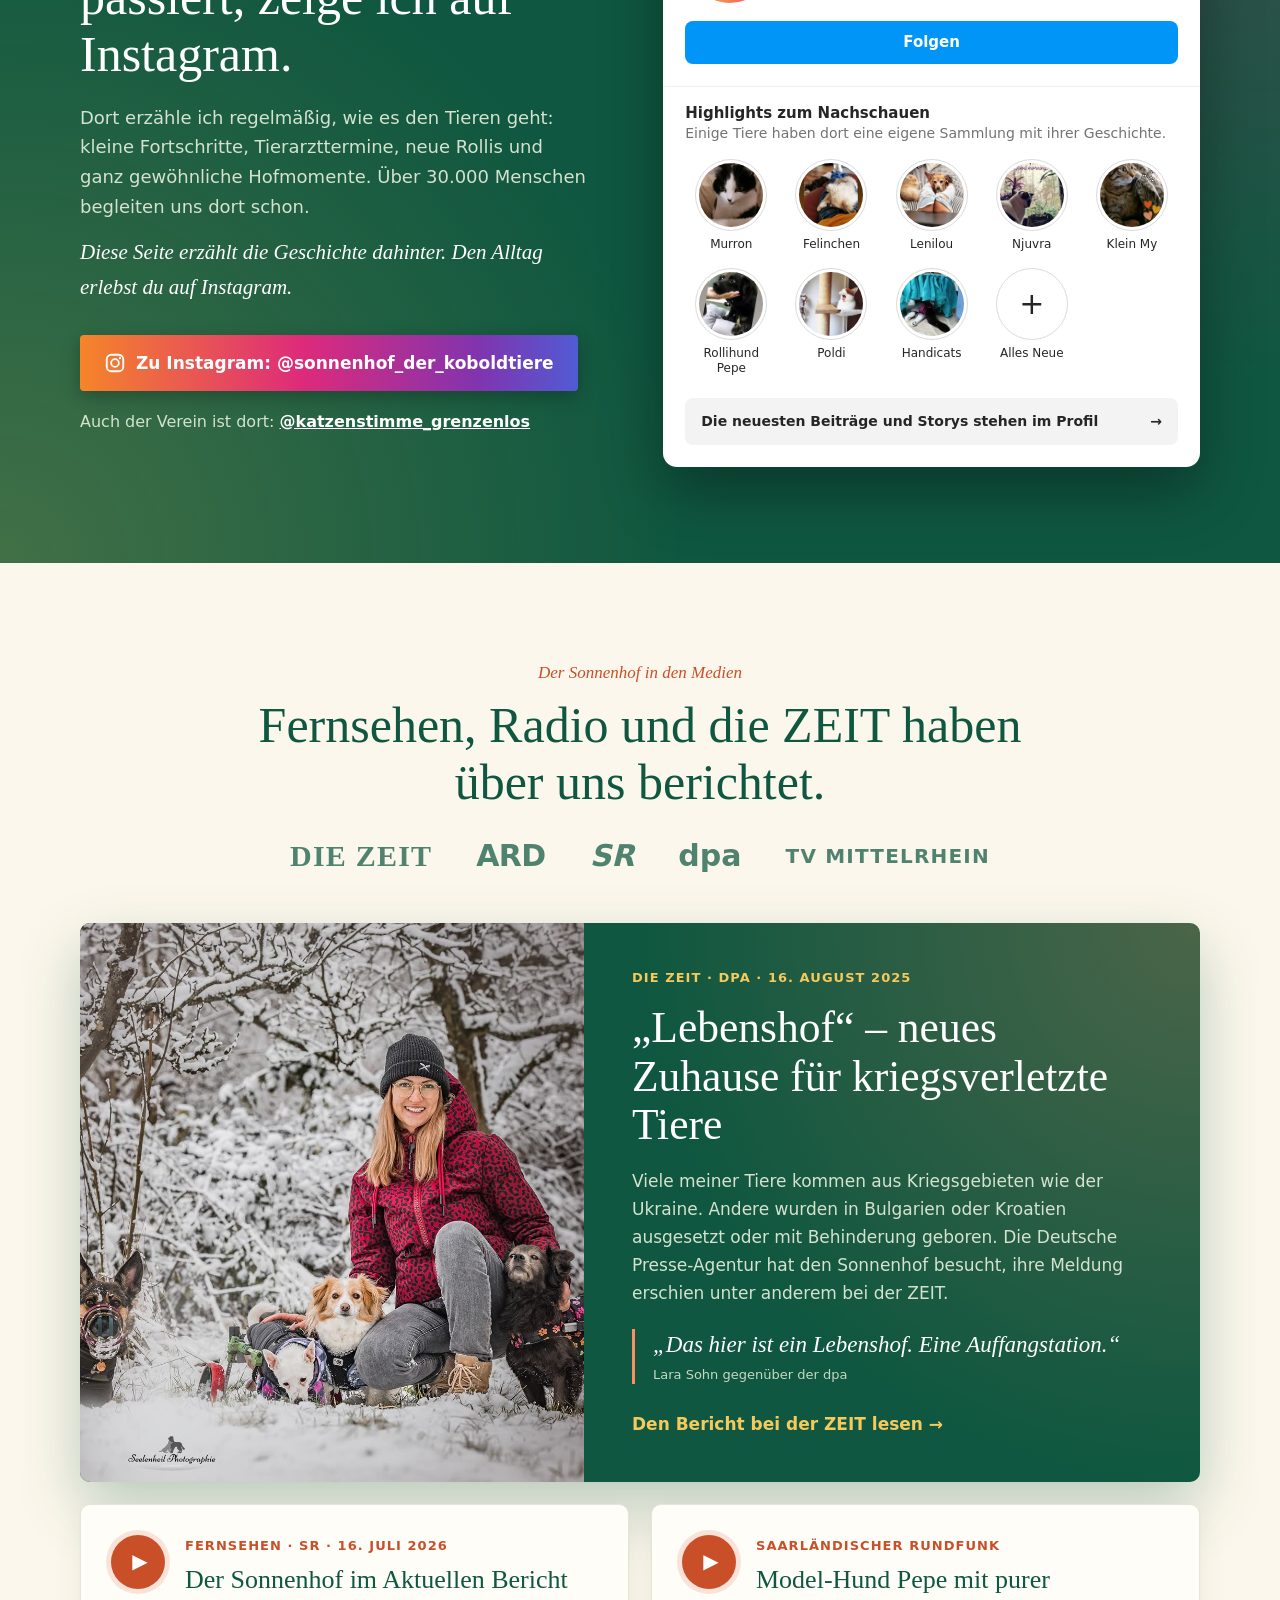
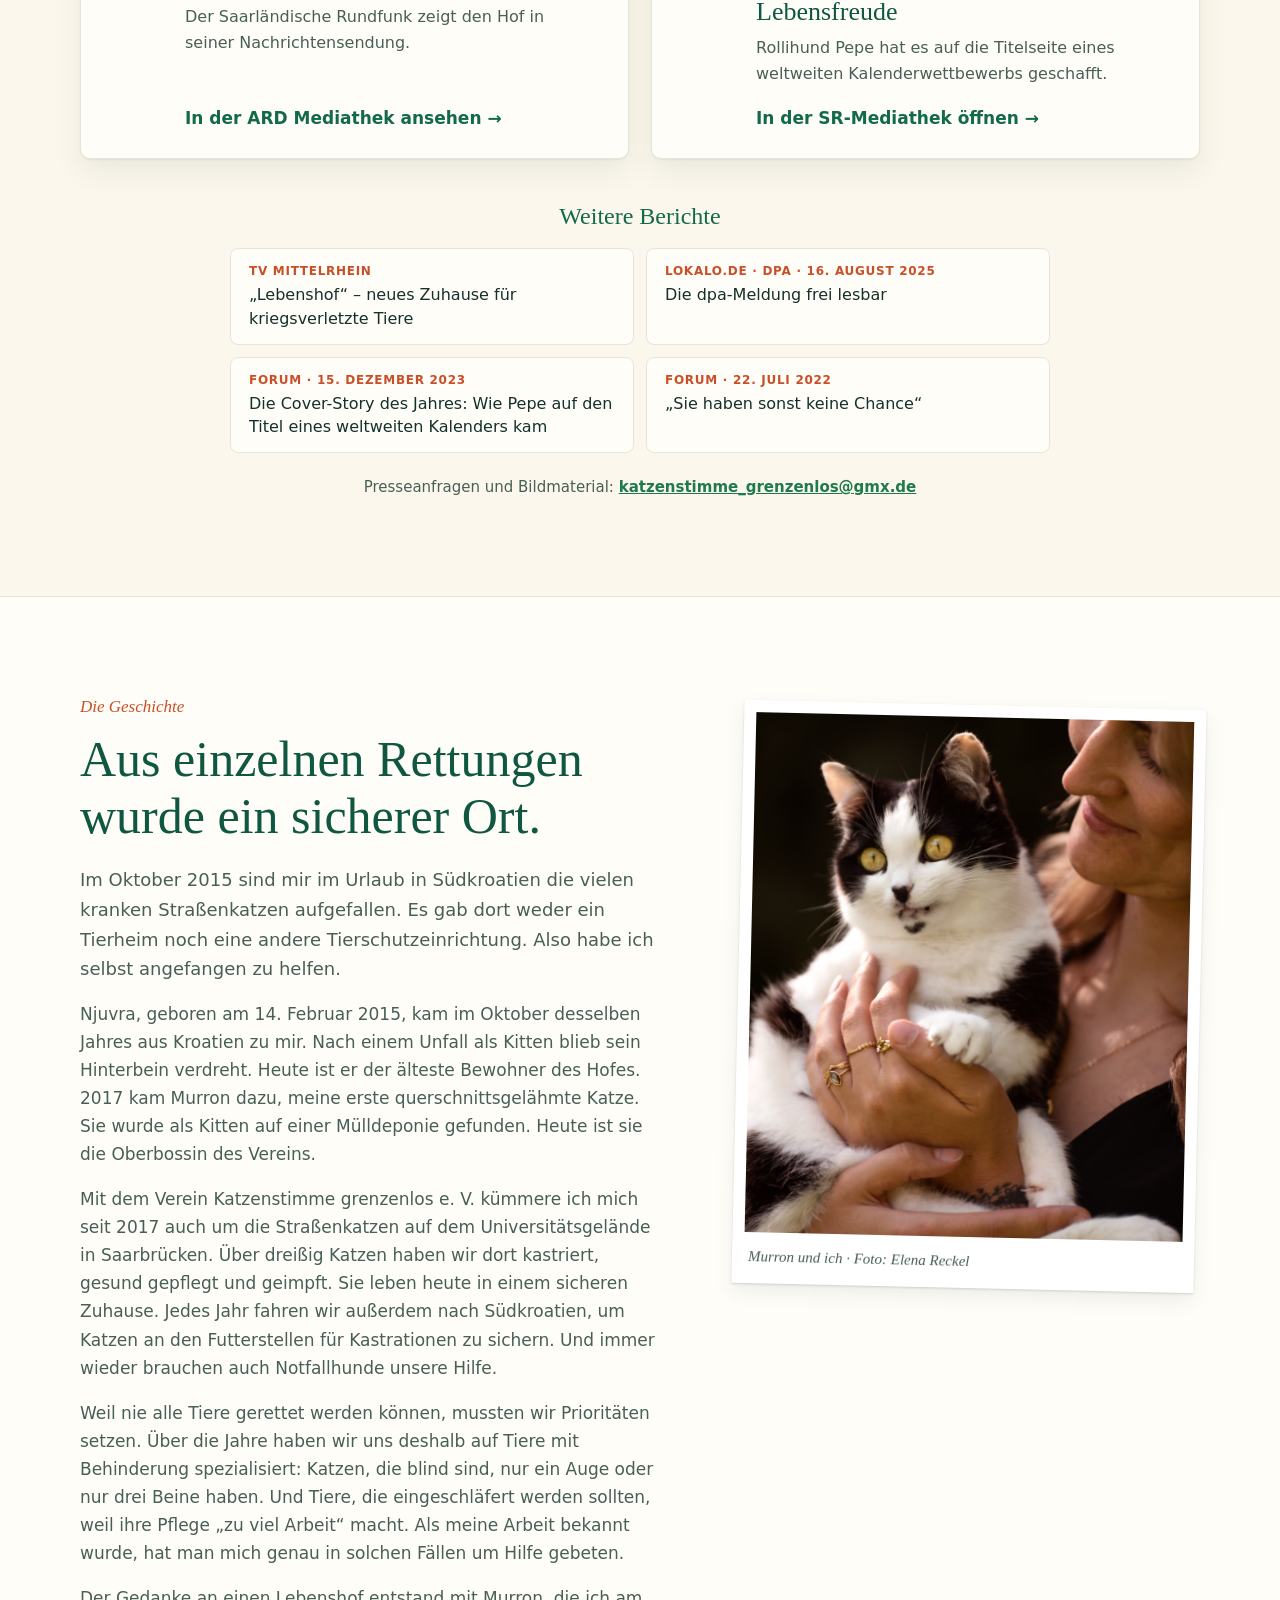
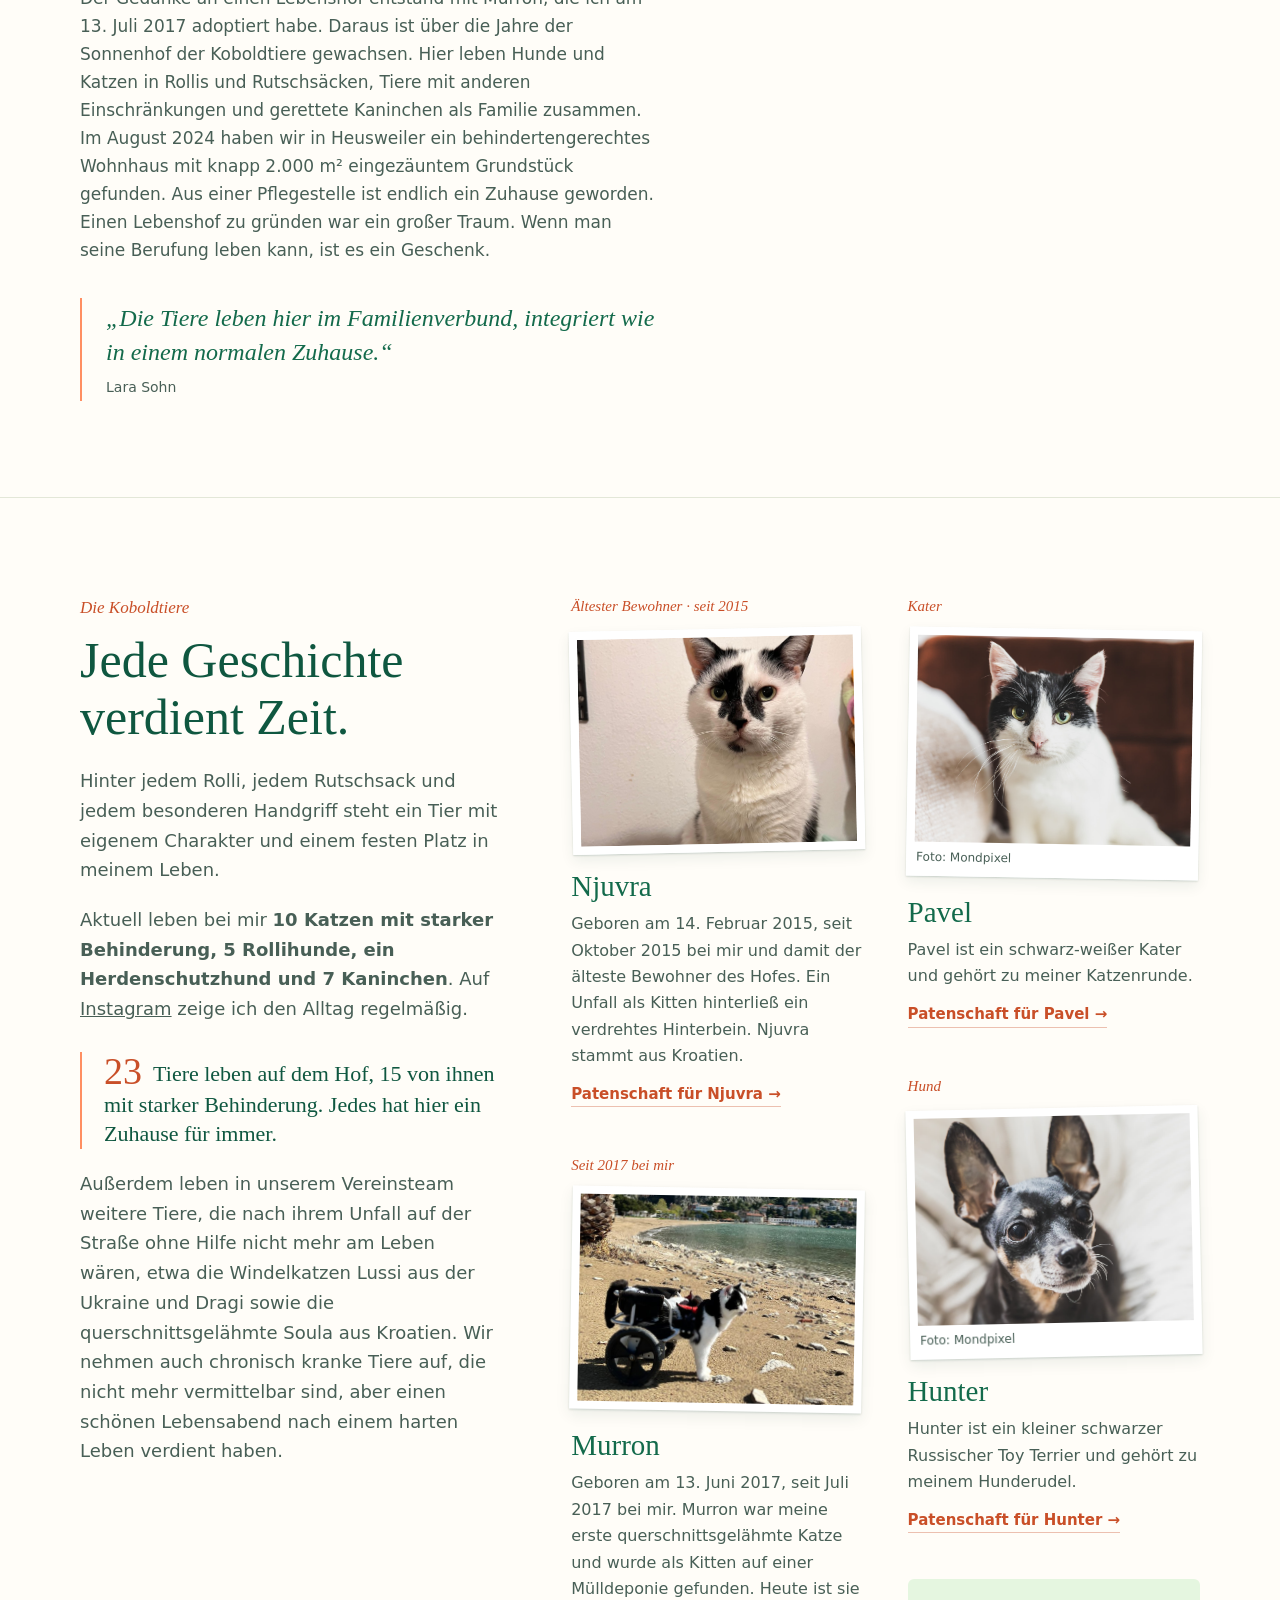
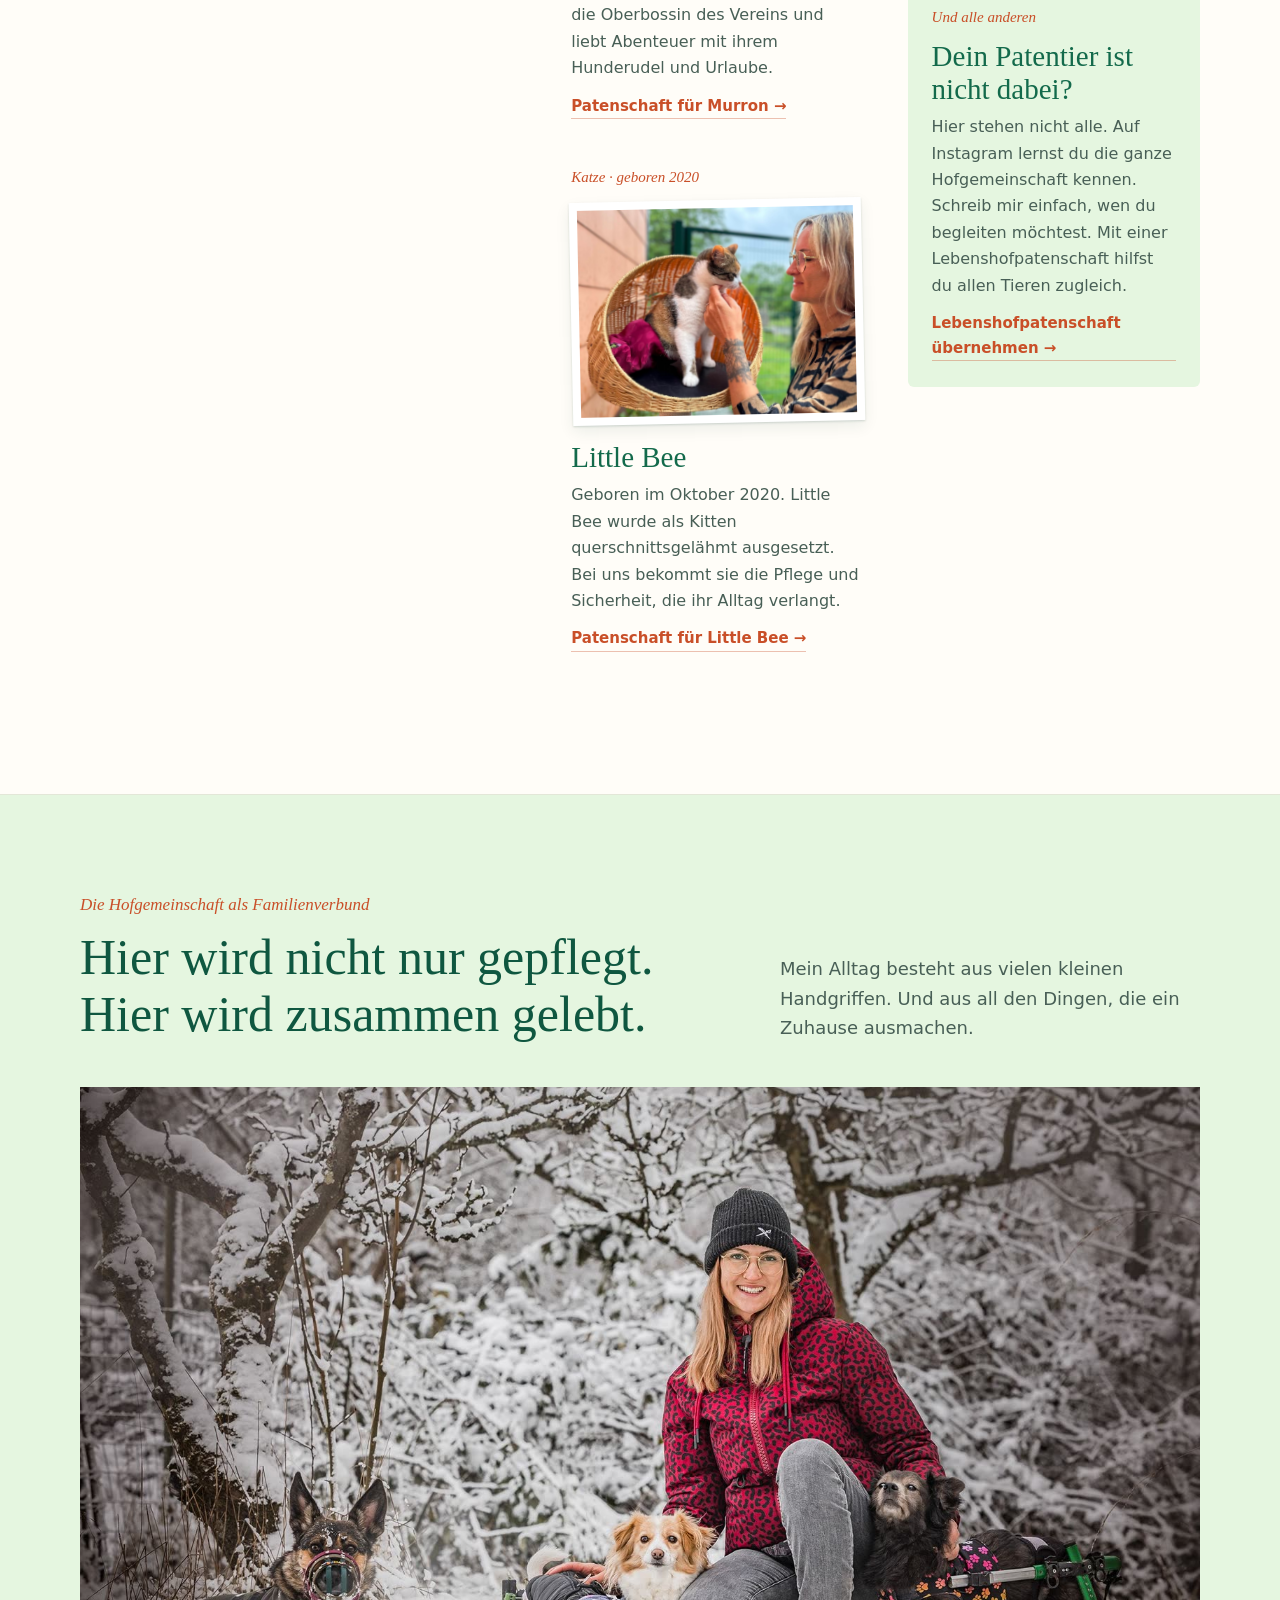
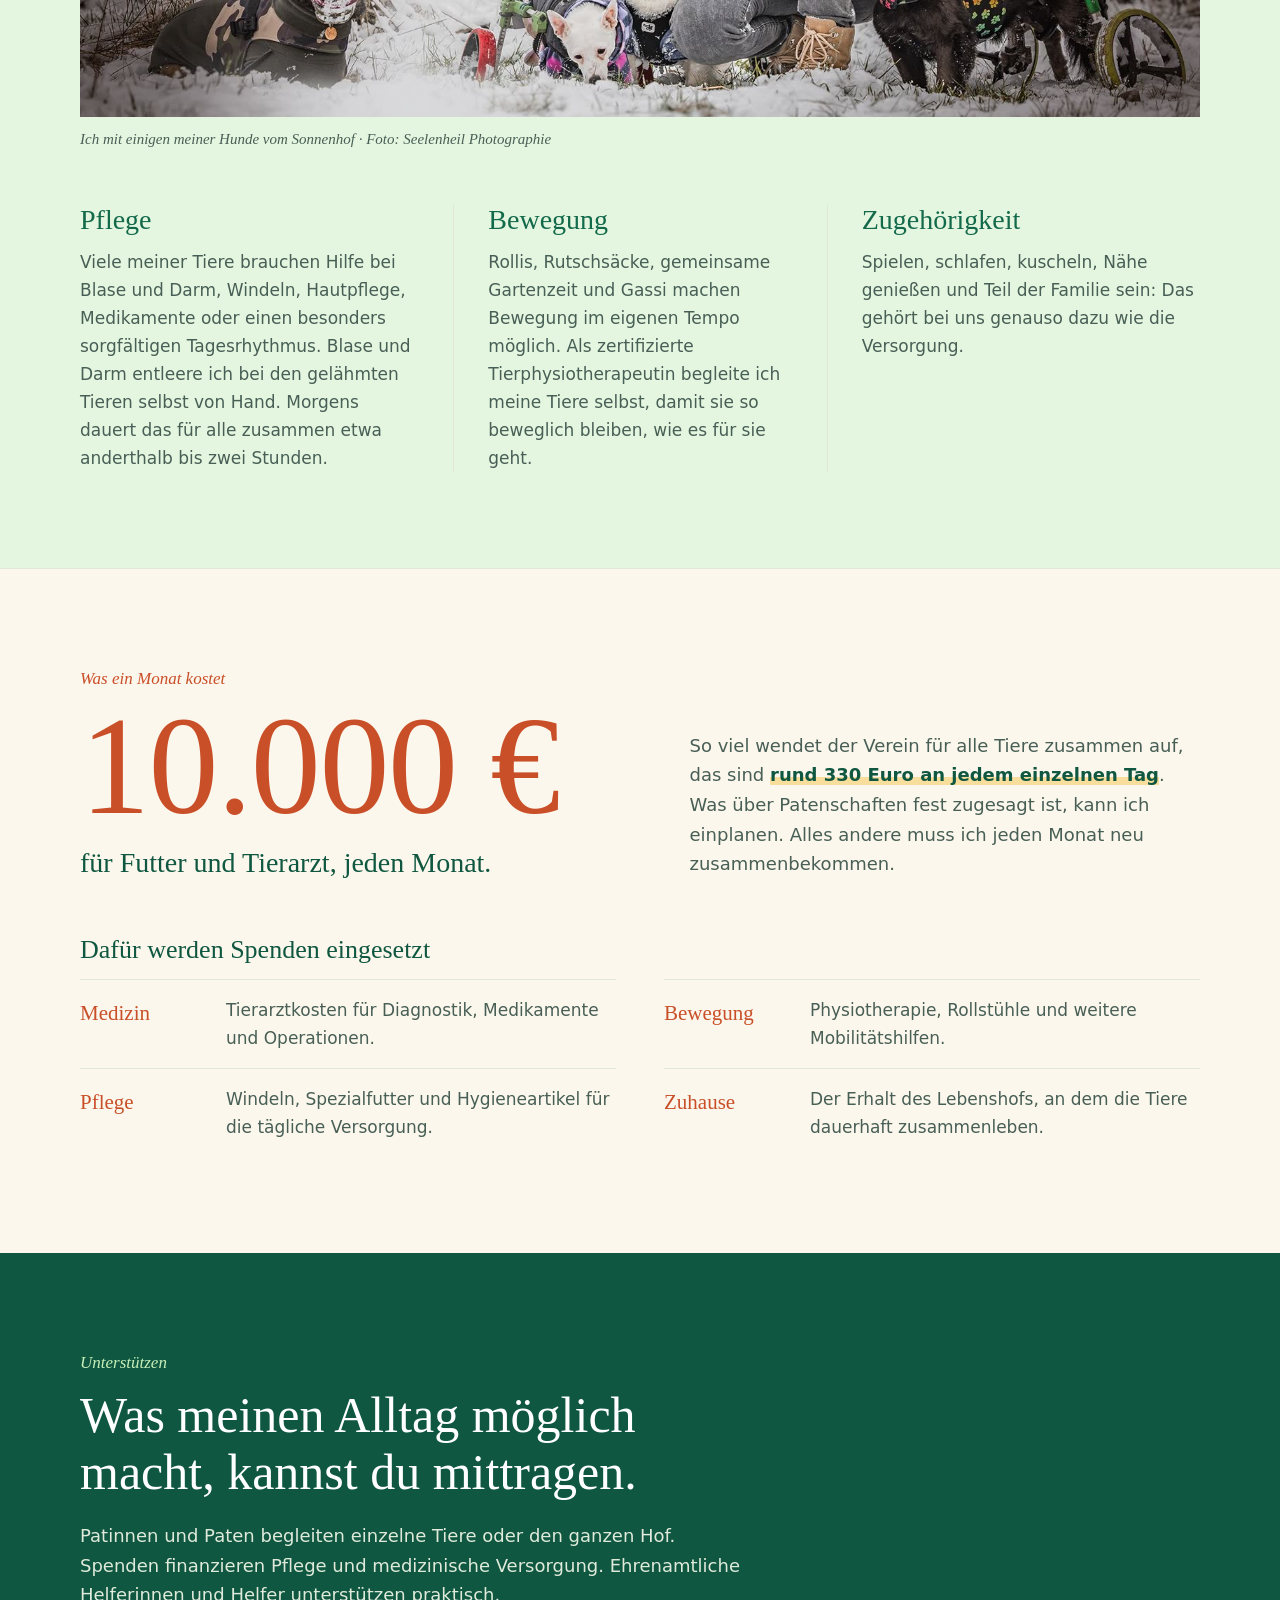
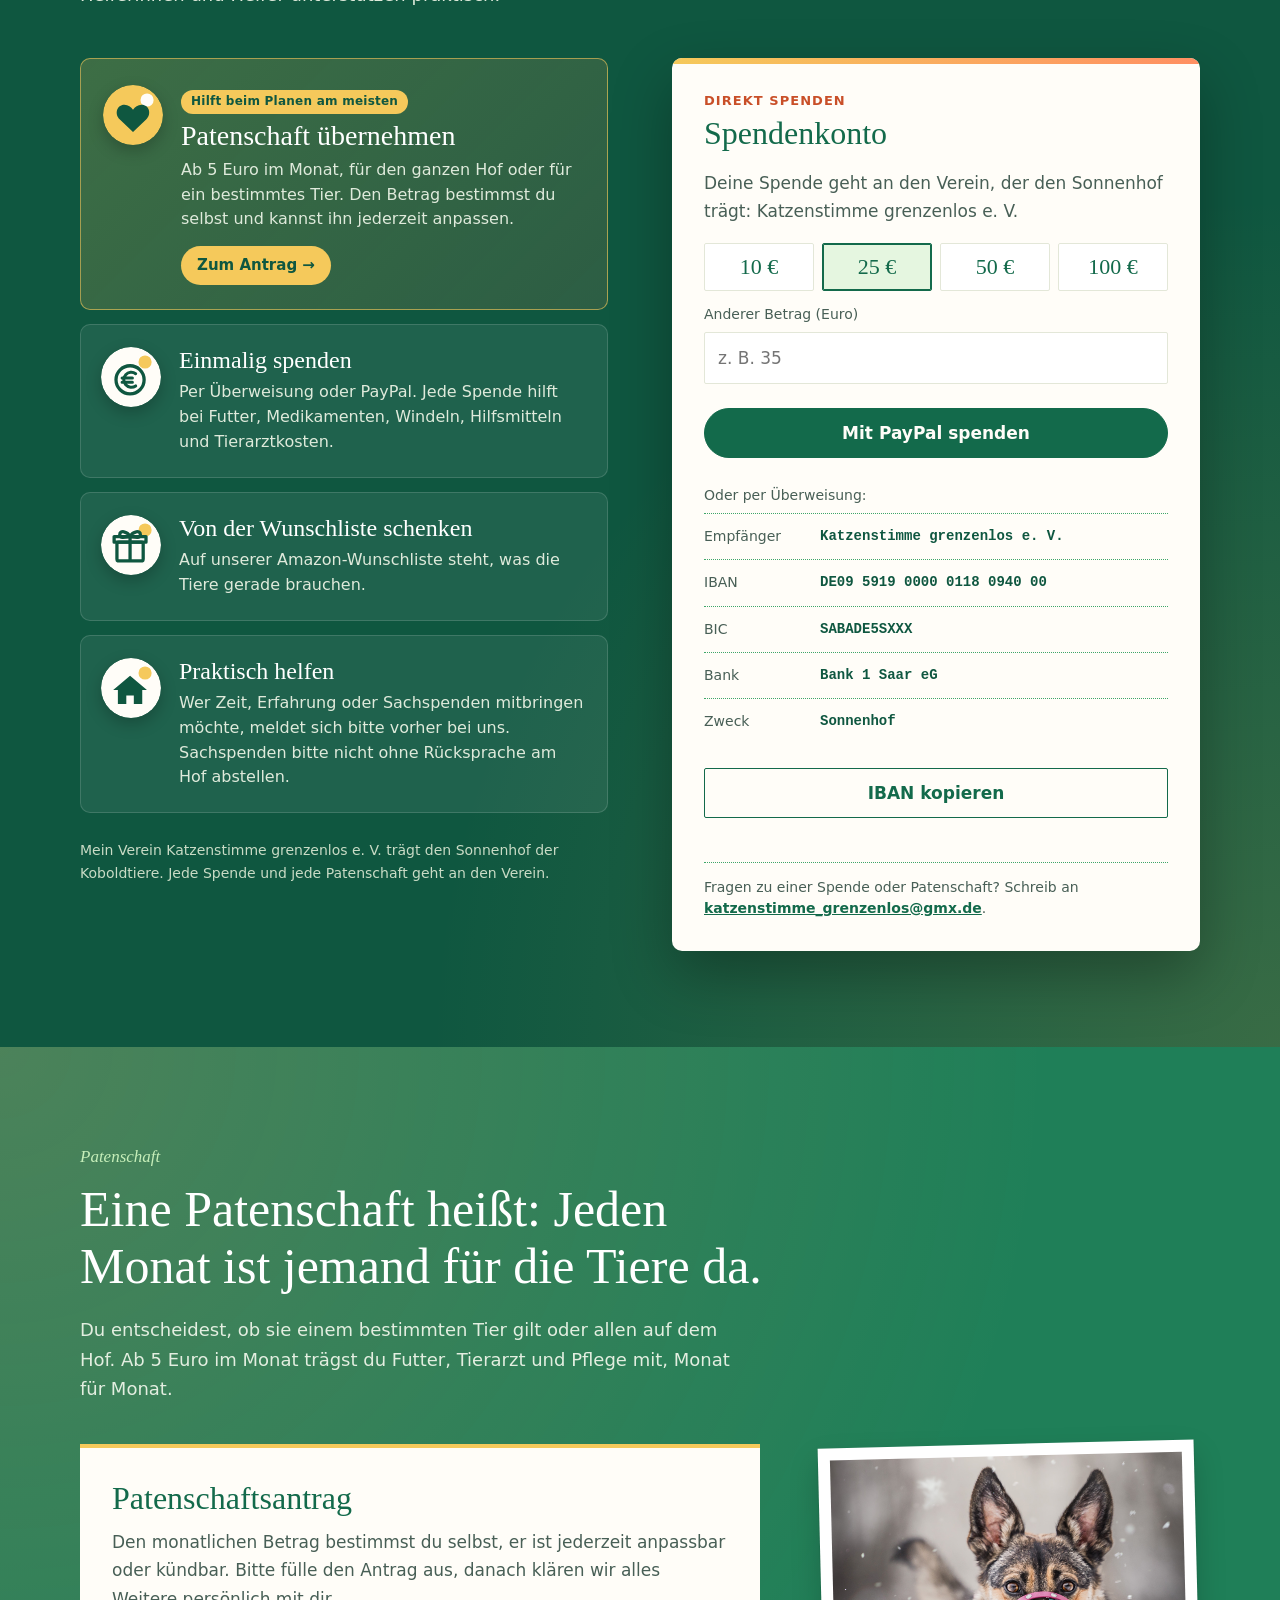
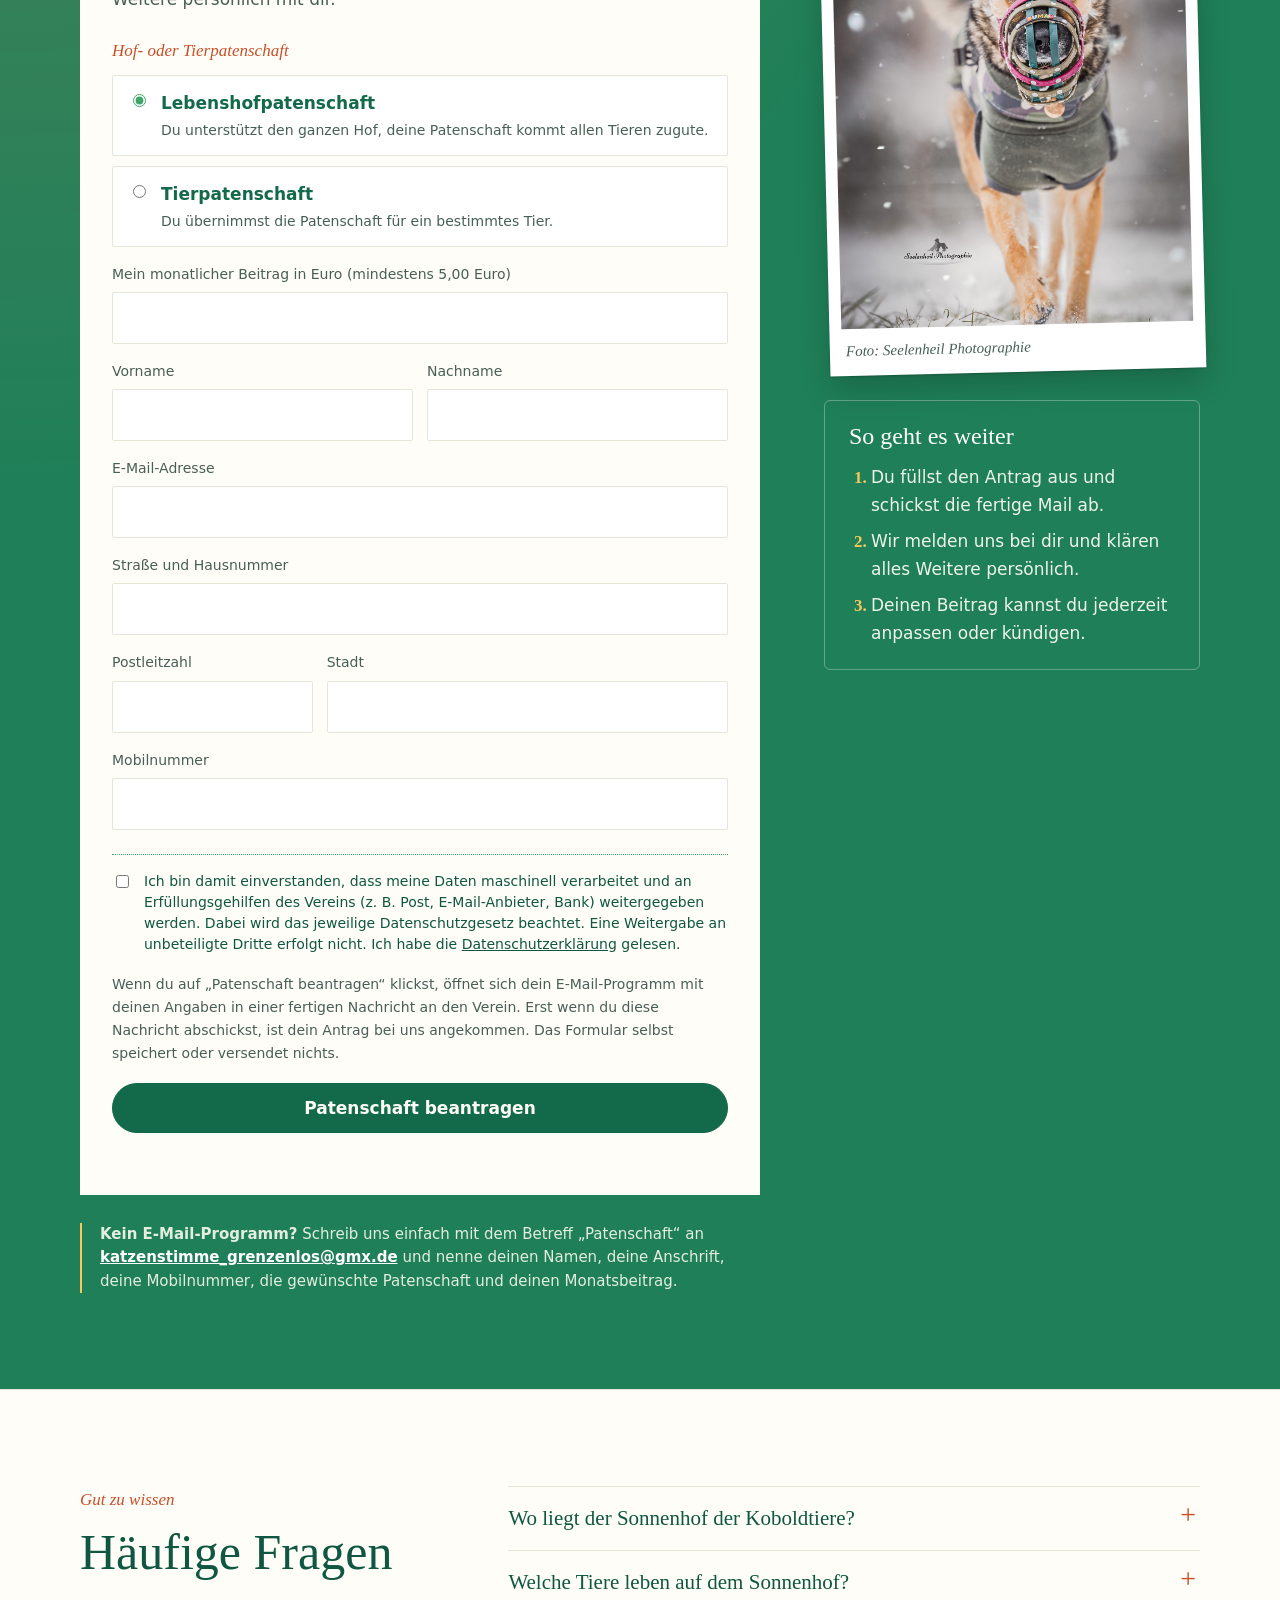
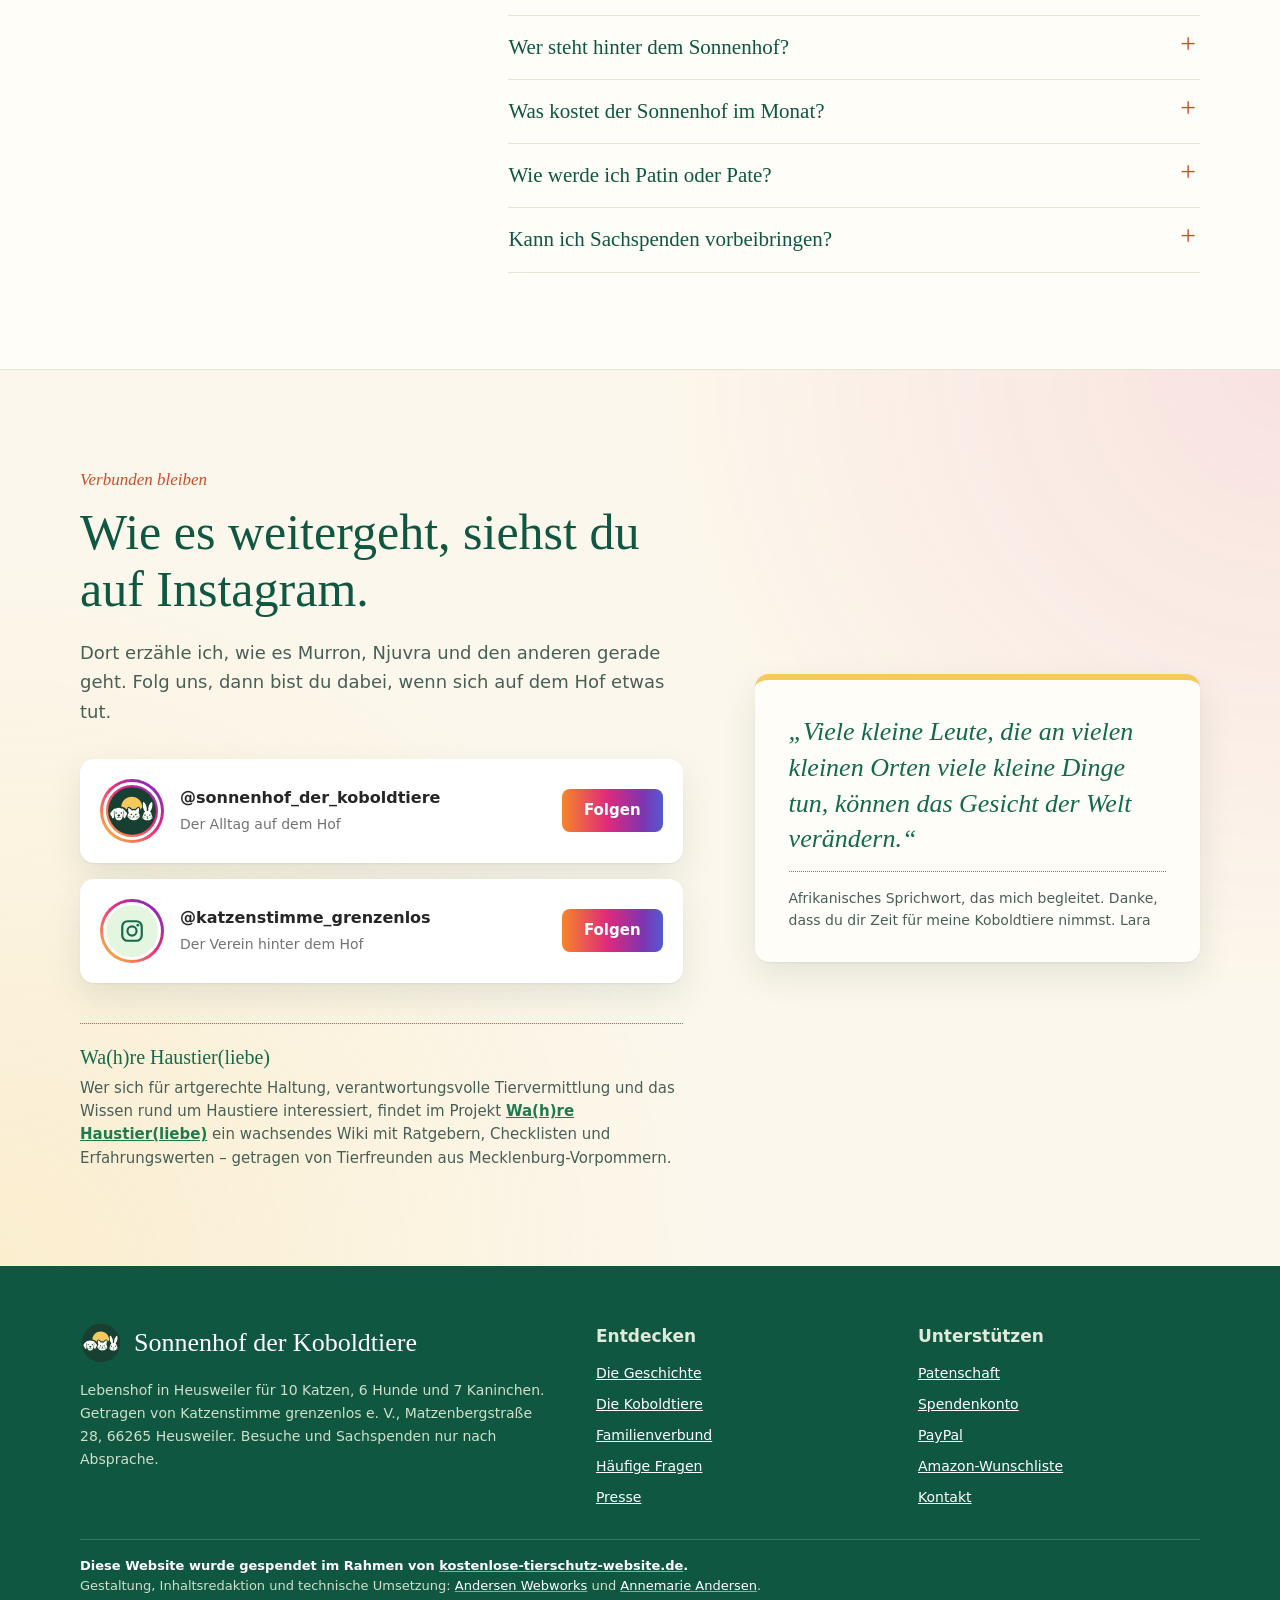
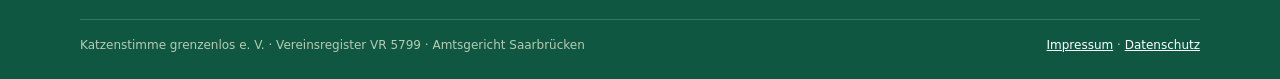
==== commit 07bda75f: "Sonnenhof: Presseseite entfällt, Menü führt zur Pressesektion der Startseite; weitere Berichte und P" ====
--- a/index.html
+++ b/index.html
@@ -4,7 +4,7 @@
   <meta charset="utf-8">
   <meta name="viewport" content="width=device-width, initial-scale=1">
   <title>Sonnenhof der Koboldtiere – Lebenshof für Tiere mit Handicap in Heusweiler</title>
-  <meta name="description" content="Lebenshof in Heusweiler (Saarland) für querschnittsgelähmte Hunde und Katzen und andere Tiere mit Handicap. Patenschaft ab 5 Euro im Monat. Getragen von Katzenstimme grenzenlos e. V.">
+  <meta name="description" content="Lebenshof in Heusweiler (Saarland) für querschnittsgelähmte Hunde und Katzen und andere Tiere mit Handicap. Patenschaft ab 5&nbsp;Euro im Monat. Getragen von Katzenstimme grenzenlos e.&nbsp;V.">
   <meta name="theme-color" content="#0f5740">
   <link rel="icon" href="favicon.ico" sizes="32x32">
   <link rel="icon" href="favicon.svg?v=20260930" type="image/svg+xml">
@@ -17,7 +17,7 @@
   <meta property="og:site_name" content="Sonnenhof der Koboldtiere">
   <meta property="og:url" content="https://sonnenhof-der-koboldtiere.de/">
   <meta property="og:title" content="Sonnenhof der Koboldtiere – Lebenshof für Tiere mit Handicap in Heusweiler">
-  <meta property="og:description" content="Hier leben 10 Katzen mit starker Behinderung, 5 Rollihunde, ein Herdenschutzhund und 7 Kaninchen. Patenschaft ab 5 Euro im Monat.">
+  <meta property="og:description" content="Hier leben 10 Katzen mit starker Behinderung, 5 Rollihunde, ein Herdenschutzhund und 7 Kaninchen. Patenschaft ab 5&nbsp;Euro im Monat.">
   <meta property="og:image" content="https://sonnenhof-der-koboldtiere.de/assets/img/sonnenhof/seelenheil-lara-mit-hunden-im-schnee.jpg">
   <meta property="og:image:alt" content="Lara Sohn mit einigen Hunden vom Sonnenhof im Schnee, drei davon im Rollstuhl.">
   <script type="application/ld+json">
@@ -96,7 +96,7 @@
         <a href="#tiere">Tiere</a>
         <a href="#familie">Familienverbund</a>
         <a href="#patenschaft">Patenschaft</a>
-        <a href="presse.html">Presse</a>
+        <a href="#presse">Presse</a>
         <a class="nav-help" href="#helfen">Jetzt helfen</a>
       </nav>
     </div>
@@ -113,10 +113,10 @@
         <h1 id="hero-title">Ein Zuhause, das bleibt.</h1>
         <p class="hero-lead">Ich bin Lara. Auf dem Sonnenhof leben Hunde und Katzen mit schwerer Behinderung, dazu ein paar gerettete Kaninchen. Hier zieht niemand mehr weiter. Sie gehören zur Familie.</p>
         <div class="button-row">
-          <a class="button button-primary" href="#patenschaft">Patenschaft ab 5 € im Monat</a>
+          <a class="button button-primary" href="#patenschaft">Patenschaft ab 5&nbsp;€ im Monat</a>
           <a class="button button-outline" href="#spenden">Einmalig spenden</a>
         </div>
-        <p class="hero-trust">Katzenstimme grenzenlos e. V. · im Tierschutz seit 2015 · im SR-Fernsehen und bei der ZEIT</p>
+        <p class="hero-trust">Katzenstimme grenzenlos e.&nbsp;V. · im Tierschutz seit 2015 · im SR-Fernsehen und bei der ZEIT</p>
       </div>
       <div class="photo-credit">Foto: Seelenheil Photographie</div>
     </section>
@@ -150,7 +150,7 @@
             <span class="fact-medal fact-medal-home" aria-hidden="true"></span>
             <span class="fact-number">2024</span>
             <strong>ein eigenes Zuhause</strong>
-            <span class="fact-text">Seit August ein behindertengerechtes Haus mit knapp 2.000 m² eingezäuntem Grundstück.</span>
+            <span class="fact-text">Seit August ein behindertengerechtes Haus mit knapp 2.000&nbsp;m² eingezäuntem Grundstück.</span>
           </div>
         </div>
       </div>
@@ -228,7 +228,7 @@
         </a>
 
         <div class="press-pair">
-          <a class="press-card" href="https://www.ardmediathek.de/video/aktueller-bericht/aktueller-bericht-16-07-2026/sr/Y3JpZDovL3NyLW9ubGluZS5kZS9BQl8xNzEzOTA" target="_blank" rel="noopener noreferrer">
+          <a class="press-card" href="https://www.ardmediathek.de/video/aktueller-bericht/aktueller-bericht-16-07-2026/sr/Y3JpZDovL3NyLW9ubGluZS5kZS9BQl8xNzEzOTA?startTime=1300" target="_blank" rel="noopener noreferrer">
             <span class="press-play" aria-hidden="true">▶</span>
             <span class="press-kicker">Fernsehen · SR · 16. Juli 2026</span>
             <span class="press-card-title">Der Sonnenhof im Aktuellen Bericht</span>
@@ -243,7 +243,16 @@
             <span class="press-go">In der SR-Mediathek öffnen →</span>
           </a>
         </div>
-        <p class="press-all"><a href="presse.html">Alle Berichte auf der Presseseite →</a></p>
+        <div class="press-more">
+          <h3>Weitere Berichte</h3>
+          <ul>
+            <li><a href="https://www.tv-mittelrhein.de/mediathek/news/25108/Lebenshof_neues_Zuhause_fuer_kriegsverletzte_Tiere.html" target="_blank" rel="noopener noreferrer"><span>TV Mittelrhein</span>„Lebenshof“ – neues Zuhause für kriegsverletzte Tiere</a></li>
+            <li><a href="https://lokalo.de/artikel/376384/lebenshof-im-saarland-ein-neues-zuhause-fuer-kriegsverletzte-tiere/" target="_blank" rel="noopener noreferrer"><span>lokalo.de · dpa · 16.&nbsp;August 2025</span>Die dpa-Meldung frei lesbar</a></li>
+            <li><a href="https://www.magazin-forum.de/de/die-cover-story-des-jahres" target="_blank" rel="noopener noreferrer"><span>Forum · 15.&nbsp;Dezember 2023</span>Die Cover-Story des Jahres: Wie Pepe auf den Titel eines weltweiten Kalenders kam</a></li>
+            <li><a href="https://www.magazin-forum.de/de/node/26107" target="_blank" rel="noopener noreferrer"><span>Forum · 22.&nbsp;Juli 2022</span>„Sie haben sonst keine Chance“</a></li>
+          </ul>
+          <p class="press-contact">Presseanfragen und Bildmaterial: <a href="mailto:katzenstimme_grenzenlos@gmx.de">katzenstimme_grenzenlos@gmx.de</a></p>
+        </div>
       </div>
     </section>
 
@@ -254,9 +263,9 @@
           <h2>Aus einzelnen Rettungen wurde ein sicherer Ort.</h2>
           <p class="intro">Im Oktober 2015 sind mir im Urlaub in Südkroatien die vielen kranken Straßenkatzen aufgefallen. Es gab dort weder ein Tierheim noch eine andere Tierschutzeinrichtung. Also habe ich selbst angefangen zu helfen.</p>
           <p>Njuvra, geboren am 14. Februar 2015, kam im Oktober desselben Jahres aus Kroatien zu mir. Nach einem Unfall als Kitten blieb sein Hinterbein verdreht. Heute ist er der älteste Bewohner des Hofes. 2017 kam Murron dazu, meine erste querschnittsgelähmte Katze. Sie wurde als Kitten auf einer Mülldeponie gefunden. Heute ist sie die Oberbossin des Vereins.</p>
-          <p>Mit dem Verein Katzenstimme grenzenlos e. V. kümmere ich mich seit 2017 auch um die Straßenkatzen auf dem Universitätsgelände in Saarbrücken. Über dreißig Katzen haben wir dort kastriert, gesund gepflegt und geimpft. Sie leben heute in einem sicheren Zuhause. Jedes Jahr fahren wir außerdem nach Südkroatien, um Katzen an den Futterstellen für Kastrationen zu sichern. Und immer wieder brauchen auch Notfallhunde unsere Hilfe.</p>
+          <p>Mit dem Verein Katzenstimme grenzenlos e.&nbsp;V. kümmere ich mich seit 2017 auch um die Straßenkatzen auf dem Universitätsgelände in Saarbrücken. Über dreißig Katzen haben wir dort kastriert, gesund gepflegt und geimpft. Sie leben heute in einem sicheren Zuhause. Jedes Jahr fahren wir außerdem nach Südkroatien, um Katzen an den Futterstellen für Kastrationen zu sichern. Und immer wieder brauchen auch Notfallhunde unsere Hilfe.</p>
           <p>Weil nie alle Tiere gerettet werden können, mussten wir Prioritäten setzen. Über die Jahre haben wir uns deshalb auf Tiere mit Behinderung spezialisiert: Katzen, die blind sind, nur ein Auge oder nur drei Beine haben. Und Tiere, die eingeschläfert werden sollten, weil ihre Pflege „zu viel Arbeit“ macht. Als meine Arbeit bekannt wurde, hat man mich genau in solchen Fällen um Hilfe gebeten.</p>
-          <p>Der Gedanke an einen Lebenshof entstand mit Murron, die ich am 13. Juli 2017 adoptiert habe. Daraus ist über die Jahre der Sonnenhof der Koboldtiere gewachsen. Hier leben Hunde und Katzen in Rollis und Rutschsäcken, Tiere mit anderen Einschränkungen und gerettete Kaninchen als Familie zusammen. Im August 2024 haben wir in Heusweiler ein behindertengerechtes Wohnhaus mit knapp 2.000 m² eingezäuntem Grundstück gefunden. Aus einer Pflegestelle ist endlich ein Zuhause geworden. Einen Lebenshof zu gründen war ein großer Traum. Wenn man seine Berufung leben kann, ist es ein Geschenk.</p>
+          <p>Der Gedanke an einen Lebenshof entstand mit Murron, die ich am 13. Juli 2017 adoptiert habe. Daraus ist über die Jahre der Sonnenhof der Koboldtiere gewachsen. Hier leben Hunde und Katzen in Rollis und Rutschsäcken, Tiere mit anderen Einschränkungen und gerettete Kaninchen als Familie zusammen. Im August 2024 haben wir in Heusweiler ein behindertengerechtes Wohnhaus mit knapp 2.000&nbsp;m² eingezäuntem Grundstück gefunden. Aus einer Pflegestelle ist endlich ein Zuhause geworden. Einen Lebenshof zu gründen war ein großer Traum. Wenn man seine Berufung leben kann, ist es ein Geschenk.</p>
           <blockquote class="story-quote">
             „Die Tiere leben hier im Familienverbund, integriert wie in einem normalen Zuhause.“
             <cite>Lara Sohn</cite>
@@ -362,9 +371,9 @@
         <div class="costs-head">
           <div>
             <div class="section-label">Was ein Monat kostet</div>
-            <h2 id="costs-title"><span class="costs-figure">10.000 €</span> <span class="costs-caption">für Futter und Tierarzt, jeden Monat.</span></h2>
-          </div>
-          <p class="intro">So viel wendet der Verein für alle Tiere zusammen auf, das sind <strong>rund 330 Euro an jedem einzelnen Tag</strong>. Was über Patenschaften fest zugesagt ist, kann ich einplanen. Alles andere muss ich jeden Monat neu zusammenbekommen.</p>
+            <h2 id="costs-title"><span class="costs-figure">10.000&nbsp;€</span> <span class="costs-caption">für Futter und Tierarzt, jeden Monat.</span></h2>
+          </div>
+          <p class="intro">So viel wendet der Verein für alle Tiere zusammen auf, das sind <strong>rund 330&nbsp;Euro an jedem einzelnen Tag</strong>. Was über Patenschaften fest zugesagt ist, kann ich einplanen. Alles andere muss ich jeden Monat neu zusammenbekommen.</p>
         </div>
 
         <h3 class="costs-sub">Dafür werden Spenden eingesetzt</h3>
@@ -393,7 +402,7 @@
                 <span class="help-text">
                   <span class="support-tag">Hilft beim Planen am meisten</span>
                   <h3>Patenschaft übernehmen</h3>
-                  <span class="help-desc">Ab 5 Euro im Monat, für den ganzen Hof oder für ein bestimmtes Tier. Den Betrag bestimmst du selbst und kannst ihn jederzeit anpassen.</span>
+                  <span class="help-desc">Ab 5&nbsp;Euro im Monat, für den ganzen Hof oder für ein bestimmtes Tier. Den Betrag bestimmst du selbst und kannst ihn jederzeit anpassen.</span>
                   <span class="help-more">Zum Antrag <span aria-hidden="true">→</span></span>
                 </span>
               </a>
@@ -419,13 +428,13 @@
                 </span>
               </a>
             </div>
-            <p class="support-note">Mein Verein Katzenstimme grenzenlos e. V. trägt den Sonnenhof der Koboldtiere. Jede Spende und jede Patenschaft geht an den Verein.</p>
+            <p class="support-note">Mein Verein Katzenstimme grenzenlos e.&nbsp;V. trägt den Sonnenhof der Koboldtiere. Jede Spende und jede Patenschaft geht an den Verein.</p>
           </div>
 
           <aside class="donation-box" id="spenden" aria-labelledby="spendenkonto">
             <span class="donation-kicker">Direkt spenden</span>
             <h3 id="spendenkonto">Spendenkonto</h3>
-            <p>Deine Spende geht an den Verein, der den Sonnenhof trägt: Katzenstimme grenzenlos e. V.</p>
+            <p>Deine Spende geht an den Verein, der den Sonnenhof trägt: Katzenstimme grenzenlos e.&nbsp;V.</p>
 
             <div class="amount-grid" role="group" aria-label="Vorgeschlagene Beträge für eine PayPal-Spende, frei wählbar">
               <button class="amount-button" type="button" data-amount="10" aria-pressed="false">
@@ -443,7 +452,7 @@
             </div>
             <div class="amount-custom">
               <label for="custom-amount">Anderer Betrag (Euro)</label>
-              <input id="custom-amount" type="number" min="1" step="1" inputmode="numeric" placeholder="z. B. 35">
+              <input id="custom-amount" type="number" min="1" step="1" inputmode="numeric" placeholder="z.&nbsp;B. 35">
             </div>
             <div class="donation-actions">
               <a class="button button-primary" id="paypal-link" href="https://www.paypal.me/katzenstimme/25" target="_blank" rel="noopener noreferrer">Mit PayPal spenden</a>
@@ -451,7 +460,7 @@
 
             <p class="bank-intro">Oder per Überweisung:</p>
             <dl class="bank-details">
-              <div class="bank-row"><dt>Empfänger</dt><dd>Katzenstimme grenzenlos e. V.</dd></div>
+              <div class="bank-row"><dt>Empfänger</dt><dd>Katzenstimme grenzenlos e.&nbsp;V.</dd></div>
               <div class="bank-row"><dt>IBAN</dt><dd>DE09 5919 0000 0118 0940 00</dd></div>
               <div class="bank-row"><dt>BIC</dt><dd>SABADE5SXXX</dd></div>
               <div class="bank-row"><dt>Bank</dt><dd>Bank 1 Saar eG</dd></div>
@@ -475,7 +484,7 @@
         <div class="section-heading">
           <div class="section-label">Patenschaft</div>
           <h2>Eine Patenschaft heißt: Jeden Monat ist jemand für die Tiere da.</h2>
-          <p class="intro">Du entscheidest, ob sie einem bestimmten Tier gilt oder allen auf dem Hof. Ab 5 Euro im Monat trägst du Futter, Tierarzt und Pflege mit, Monat für Monat.</p>
+          <p class="intro">Du entscheidest, ob sie einem bestimmten Tier gilt oder allen auf dem Hof. Ab 5&nbsp;Euro im Monat trägst du Futter, Tierarzt und Pflege mit, Monat für Monat.</p>
         </div>
 
         <div class="patenschaft-grid">
@@ -500,7 +509,7 @@
               </div>
             </fieldset>
 
-            <div class="pate-field"><label for="pate-betrag">Mein monatlicher Beitrag in Euro (mindestens 5,00 Euro)</label><input id="pate-betrag" name="betrag" type="number" min="5" step="0.5" inputmode="decimal" required></div>
+            <div class="pate-field"><label for="pate-betrag">Mein monatlicher Beitrag in Euro (mindestens 5,00&nbsp;Euro)</label><input id="pate-betrag" name="betrag" type="number" min="5" step="0.5" inputmode="decimal" required></div>
 
             <div class="pate-row">
               <div class="pate-field"><label for="pate-vorname">Vorname</label><input id="pate-vorname" name="vorname" type="text" autocomplete="given-name" required></div>
@@ -514,7 +523,7 @@
             </div>
             <div class="pate-field"><label for="pate-mobil">Mobilnummer</label><input id="pate-mobil" name="mobil" type="tel" autocomplete="tel" required></div>
 
-            <label class="pate-consent"><input type="checkbox" id="pate-consent" required> <span>Ich bin damit einverstanden, dass meine Daten maschinell verarbeitet und an Erfüllungsgehilfen des Vereins (z. B. Post, E-Mail-Anbieter, Bank) weitergegeben werden. Dabei wird das jeweilige Datenschutzgesetz beachtet. Eine Weitergabe an unbeteiligte Dritte erfolgt nicht. Ich habe die <a href="sonnenhof-datenschutz.html#patenschaft">Datenschutzerklärung</a> gelesen.</span></label>
+            <label class="pate-consent"><input type="checkbox" id="pate-consent" required> <span>Ich bin damit einverstanden, dass meine Daten maschinell verarbeitet und an Erfüllungsgehilfen des Vereins (z.&nbsp;B. Post, E-Mail-Anbieter, Bank) weitergegeben werden. Dabei wird das jeweilige Datenschutzgesetz beachtet. Eine Weitergabe an unbeteiligte Dritte erfolgt nicht. Ich habe die <a href="sonnenhof-datenschutz.html#patenschaft">Datenschutzerklärung</a> gelesen.</span></label>
 
             <p class="pate-form-note">Wenn du auf „Patenschaft beantragen“ klickst, öffnet sich dein E-Mail-Programm mit deinen Angaben in einer fertigen Nachricht an den Verein. Erst wenn du diese Nachricht abschickst, ist dein Antrag bei uns angekommen. Das Formular selbst speichert oder versendet nichts.</p>
             <button class="button button-primary pate-submit" type="submit">Patenschaft beantragen</button>
@@ -552,7 +561,7 @@
         <div class="faq-list">
           <details>
             <summary>Wo liegt der Sonnenhof der Koboldtiere?</summary>
-            <p>In Heusweiler im Saarland. Getragen wird der Hof vom Verein Katzenstimme grenzenlos e. V., Matzenbergstraße 28, 66265 Heusweiler. Besuche und Sachspenden bitte nur nach Absprache.</p>
+            <p>In Heusweiler im Saarland. Getragen wird der Hof vom Verein Katzenstimme grenzenlos e.&nbsp;V., Matzenbergstraße 28, 66265 Heusweiler. Besuche und Sachspenden bitte nur nach Absprache.</p>
           </details>
           <details>
             <summary>Welche Tiere leben auf dem Sonnenhof?</summary>
@@ -560,15 +569,15 @@
           </details>
           <details>
             <summary>Wer steht hinter dem Sonnenhof?</summary>
-            <p>Ich, Lara Sohn. Ich bin Vorsitzende von Katzenstimme grenzenlos e. V. und zertifizierte Tierphysiotherapeutin. Meine Tierschutzarbeit begann im Oktober 2015, den Lebenshof in seinem heutigen Haus gibt es seit August 2024.</p>
+            <p>Ich, Lara Sohn. Ich bin Vorsitzende von Katzenstimme grenzenlos e.&nbsp;V. und zertifizierte Tierphysiotherapeutin. Meine Tierschutzarbeit begann im Oktober 2015, den Lebenshof in seinem heutigen Haus gibt es seit August 2024.</p>
           </details>
           <details>
             <summary>Was kostet der Sonnenhof im Monat?</summary>
-            <p>Für Futter und Tierarzt aller Tiere wendet der Verein jeden Monat 10.000 Euro auf.</p>
+            <p>Für Futter und Tierarzt aller Tiere wendet der Verein jeden Monat 10.000&nbsp;Euro auf.</p>
           </details>
           <details>
             <summary>Wie werde ich Patin oder Pate?</summary>
-            <p>Mit dem <a href="#patenschaft">Patenschaftsantrag</a> auf dieser Seite oder per E-Mail an <a href="mailto:katzenstimme_grenzenlos@gmx.de">katzenstimme_grenzenlos@gmx.de</a>. Eine Patenschaft gibt es für den ganzen Hof oder für ein bestimmtes Tier, ab 5 Euro im Monat. Den Betrag kannst du jederzeit anpassen.</p>
+            <p>Mit dem <a href="#patenschaft">Patenschaftsantrag</a> auf dieser Seite oder per E-Mail an <a href="mailto:katzenstimme_grenzenlos@gmx.de">katzenstimme_grenzenlos@gmx.de</a>. Eine Patenschaft gibt es für den ganzen Hof oder für ein bestimmtes Tier, ab 5&nbsp;Euro im Monat. Den Betrag kannst du jederzeit anpassen.</p>
           </details>
           <details>
             <summary>Kann ich Sachspenden vorbeibringen?</summary>
@@ -617,7 +626,7 @@
           <img class="footer-brand-mark" src="assets/img/logo/sonnenhof-bildmarke.svg" alt="">
           <div class="footer-name">Sonnenhof der Koboldtiere</div>
         </div>
-        <p>Lebenshof in Heusweiler für 10 Katzen, 6 Hunde und 7 Kaninchen. Getragen von Katzenstimme grenzenlos e. V., Matzenbergstraße 28, 66265 Heusweiler. Besuche und Sachspenden nur nach Absprache.</p>
+        <p>Lebenshof in Heusweiler für 10 Katzen, 6 Hunde und 7 Kaninchen. Getragen von Katzenstimme grenzenlos e.&nbsp;V., Matzenbergstraße 28, 66265 Heusweiler. Besuche und Sachspenden nur nach Absprache.</p>
       </div>
       <div>
         <strong>Entdecken</strong>
@@ -626,7 +635,7 @@
           <li><a href="#tiere">Die Koboldtiere</a></li>
           <li><a href="#familie">Familienverbund</a></li>
           <li><a href="#fragen">Häufige Fragen</a></li>
-          <li><a href="presse.html">Presse</a></li>
+          <li><a href="#presse">Presse</a></li>
         </ul>
       </div>
       <div>
@@ -649,7 +658,7 @@
     </div>
 
     <div class="wrap footer-bottom">
-      <span>Katzenstimme grenzenlos e. V. · Vereinsregister VR 5799 · Amtsgericht Saarbrücken</span>
+      <span>Katzenstimme grenzenlos e.&nbsp;V. · Vereinsregister VR 5799 · Amtsgericht Saarbrücken</span>
       <span><a href="sonnenhof-impressum.html">Impressum</a> · <a href="sonnenhof-datenschutz.html">Datenschutz</a></span>
     </div>
   </footer>
--- a/assets/css/sonnenhof.css
+++ b/assets/css/sonnenhof.css
@@ -1204,8 +1204,6 @@
 .press-card-title { margin-top: 8px; color: var(--pine-dark); font-family: var(--serif); font-size: 26px; line-height: 1.2; }
 .press-card-text { margin-top: 8px; color: var(--muted); font-size: 16px; }
 .press-card .press-go { padding-top: 16px; color: var(--pine); }
-.press-all { margin: 30px 0 0; text-align: center; }
-.press-all a { color: var(--pine); font-weight: 700; }
 @media (max-width: 900px) {
   .press-feature { grid-template-columns: 1fr; }
   .press-feature-image { min-height: 0; height: 56vw; max-height: 380px; }
@@ -1516,3 +1514,26 @@
   .closing { padding: 26px 22px 24px; font-size: 22px; }
   .follow-card { grid-template-columns: auto 1fr; grid-template-areas: "avatar id" "button button"; }
 }
+
+/* Weitere Berichte unter den Pressekarten */
+.press-more { max-width: 820px; margin: 44px auto 0; }
+.press-more h3 { color: var(--pine); font-size: 24px; text-align: center; }
+.press-more ul { display: grid; grid-template-columns: repeat(2, 1fr); gap: 12px; margin: 18px 0 0; padding: 0; list-style: none; }
+.press-more li a {
+  display: block;
+  height: 100%;
+  padding: 14px 18px;
+  color: var(--ink);
+  background: var(--paper);
+  border: 1px solid var(--line);
+  border-radius: 8px;
+  font-size: 16px;
+  line-height: 1.45;
+  text-decoration: none;
+  transition: border-color .15s ease, transform .15s ease;
+}
+.press-more li a:hover { border-color: var(--leaf); transform: translateY(-2px); }
+.press-more li span { display: block; margin-bottom: 3px; color: var(--coral); font-size: 12px; font-weight: 700; letter-spacing: .06em; text-transform: uppercase; }
+.press-contact { margin: 22px 0 0; color: var(--muted); font-size: 15px; text-align: center; }
+.press-contact a { color: var(--leaf-text); font-weight: 600; }
+@media (max-width: 620px) { .press-more ul { grid-template-columns: 1fr; } }
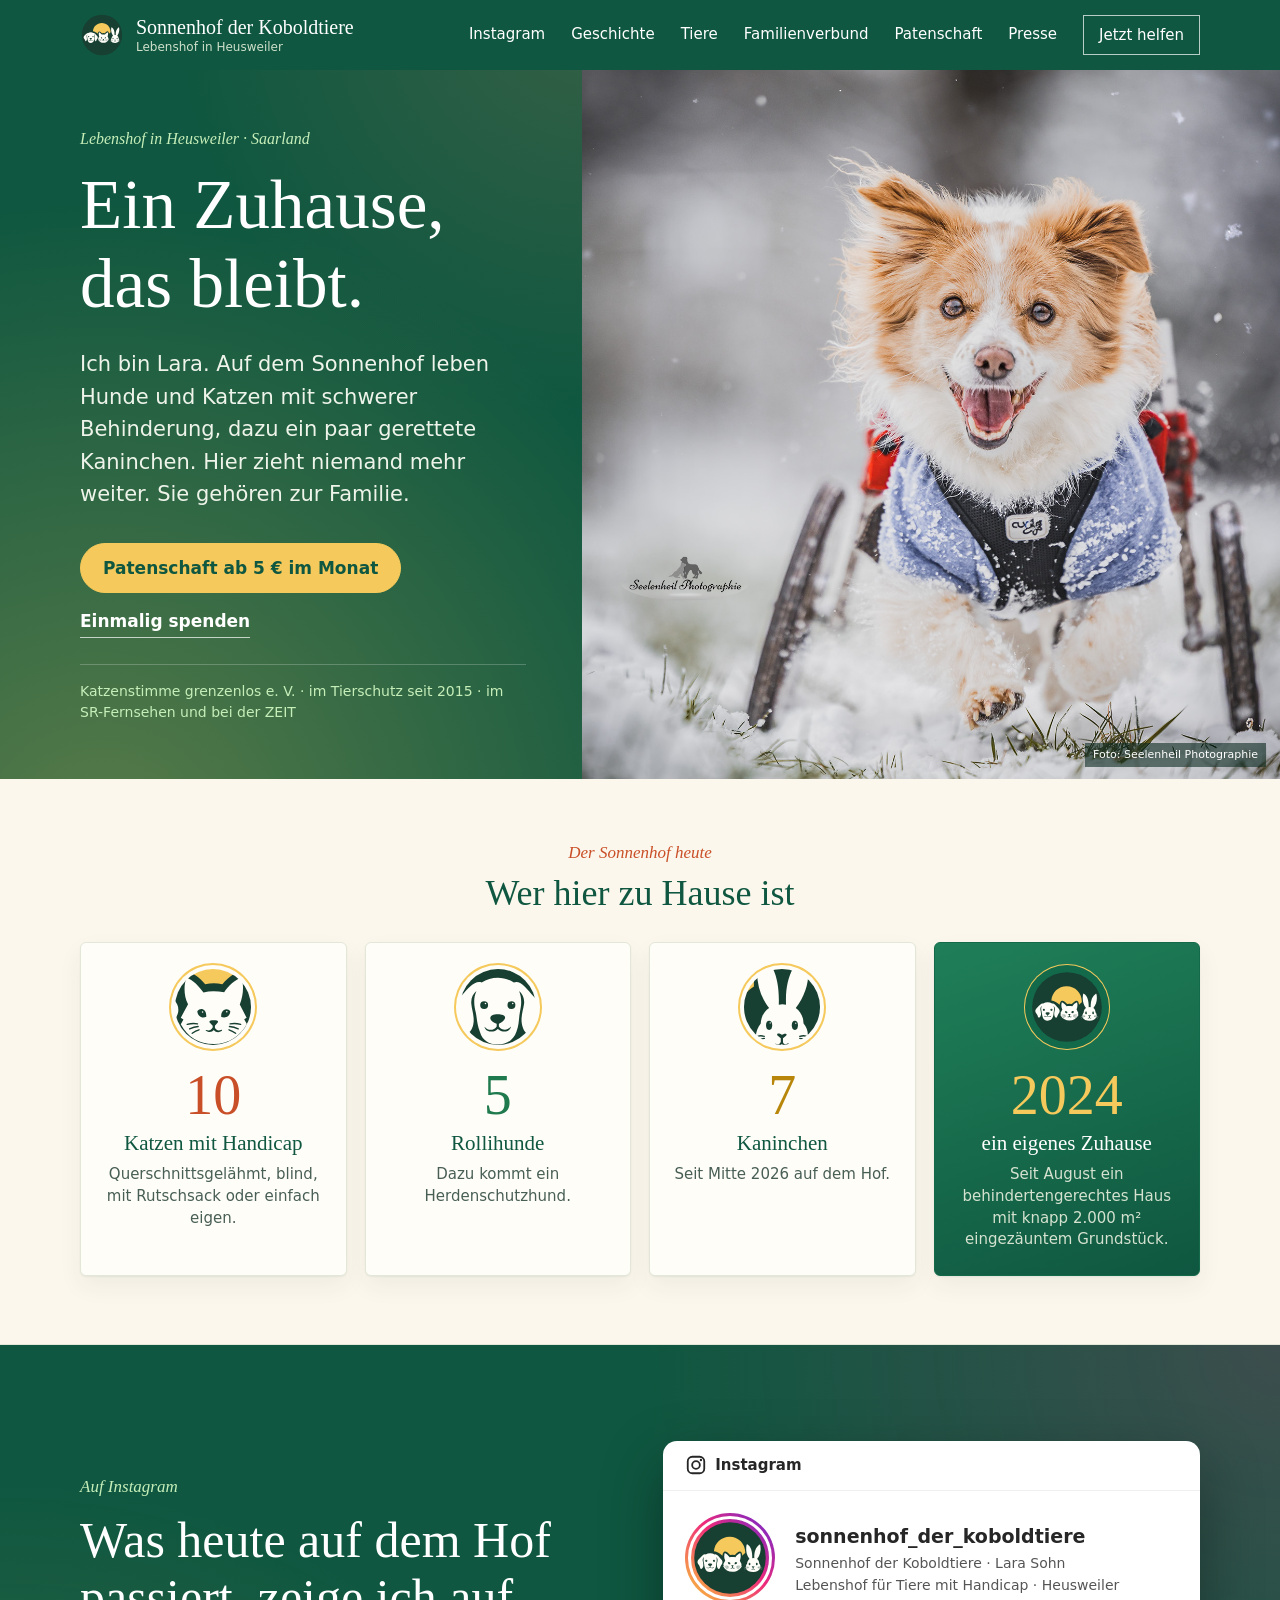
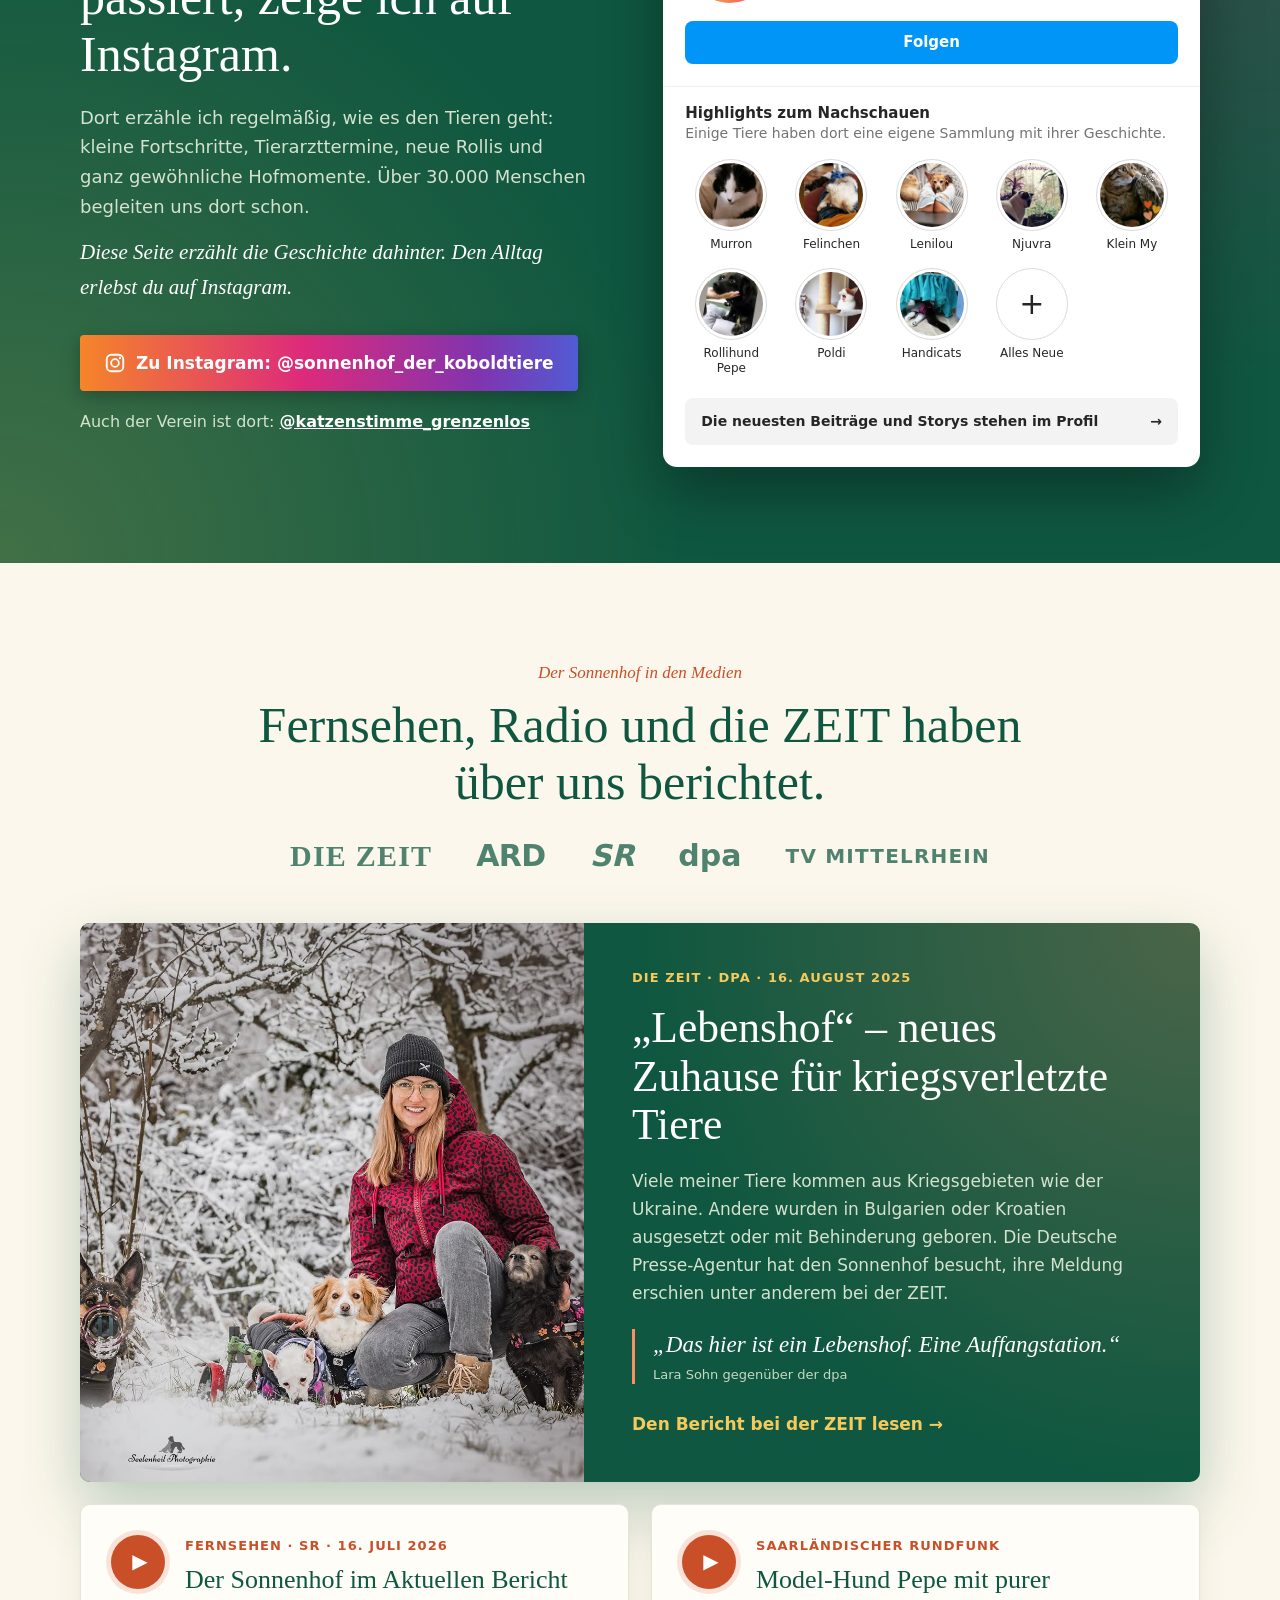
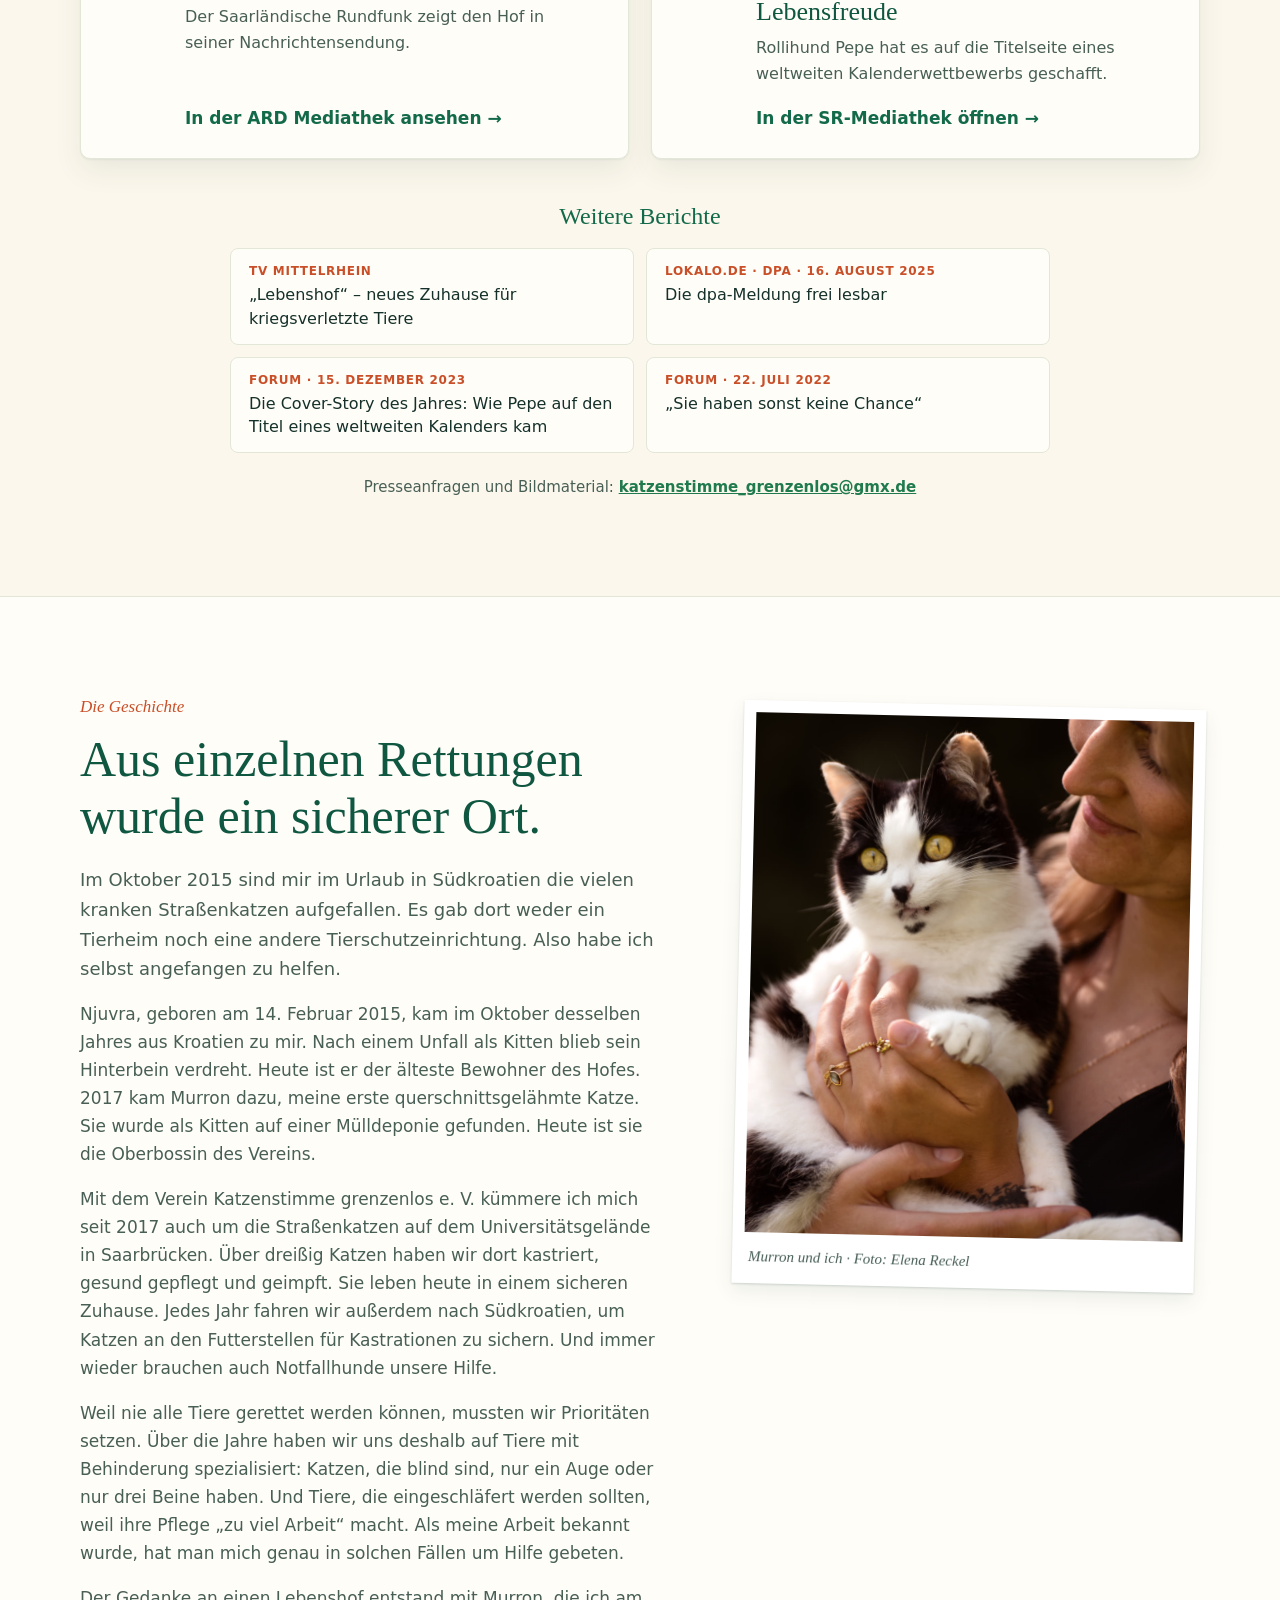
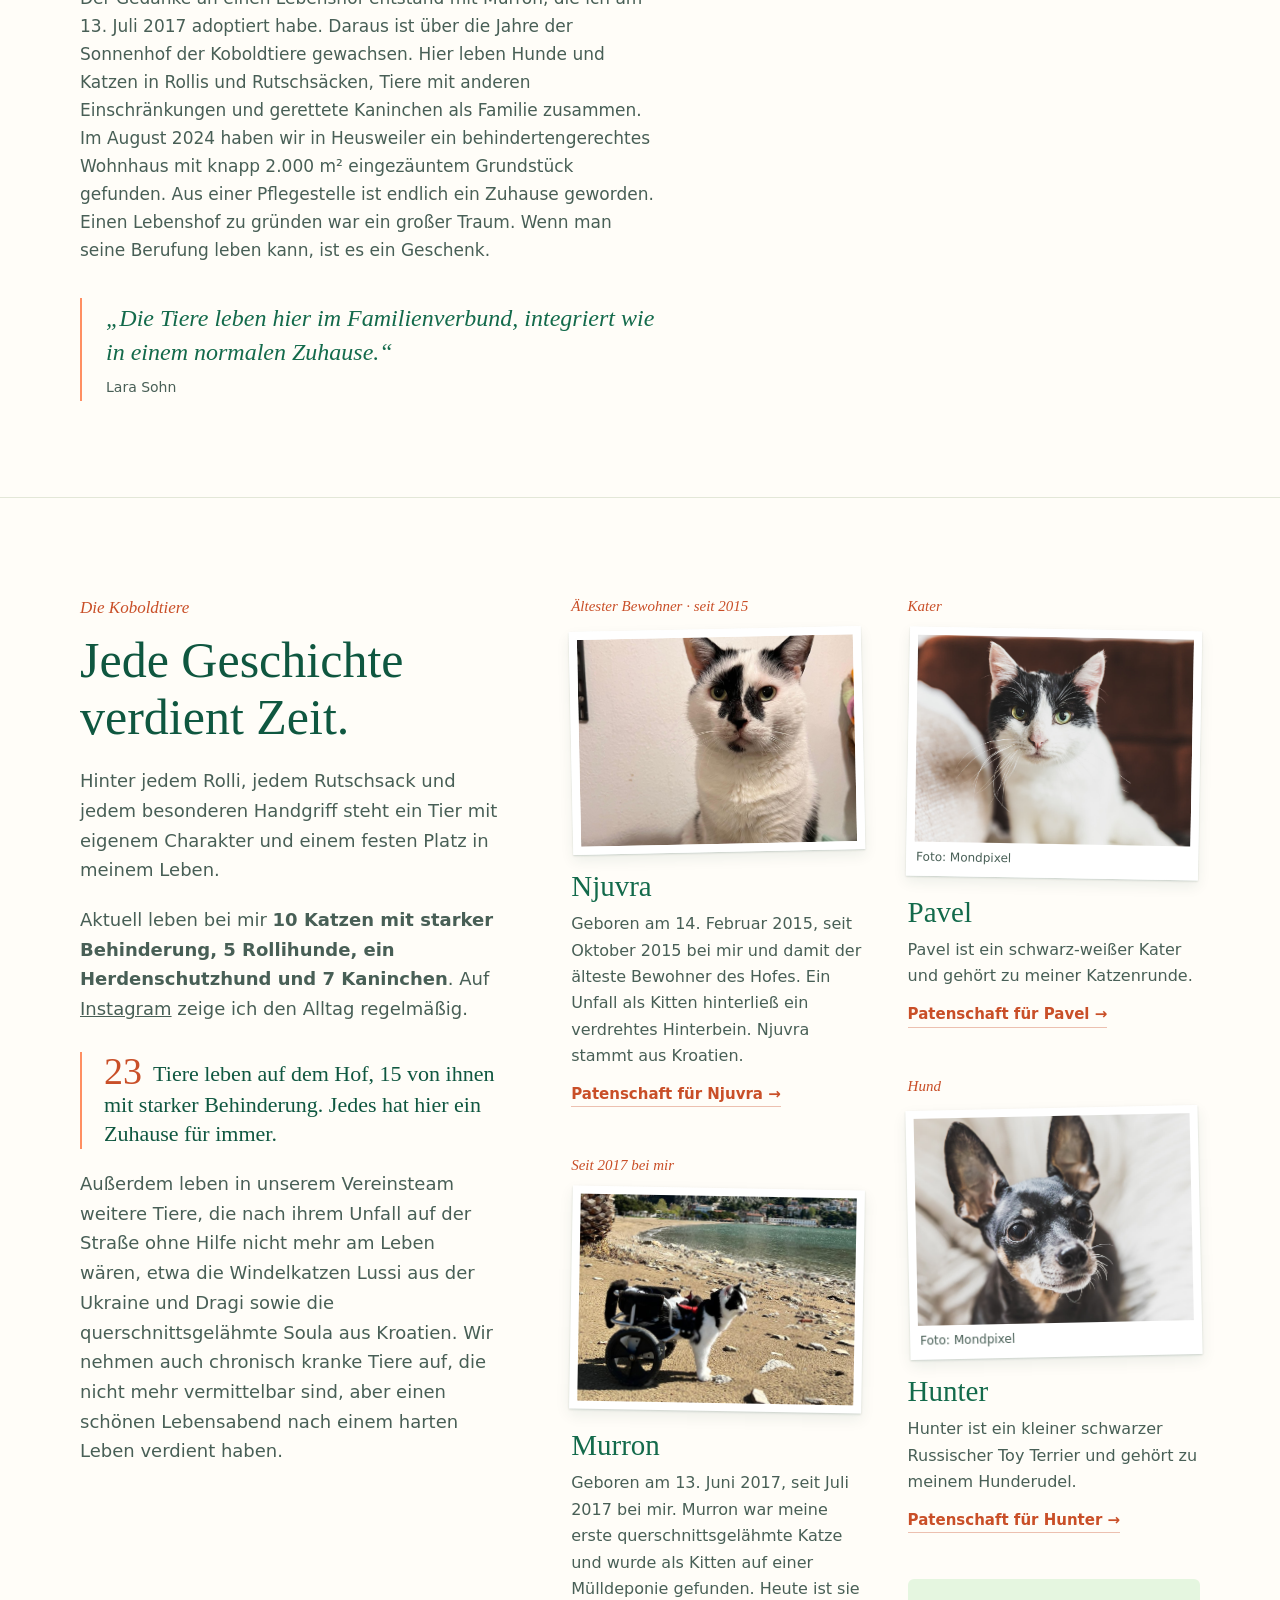
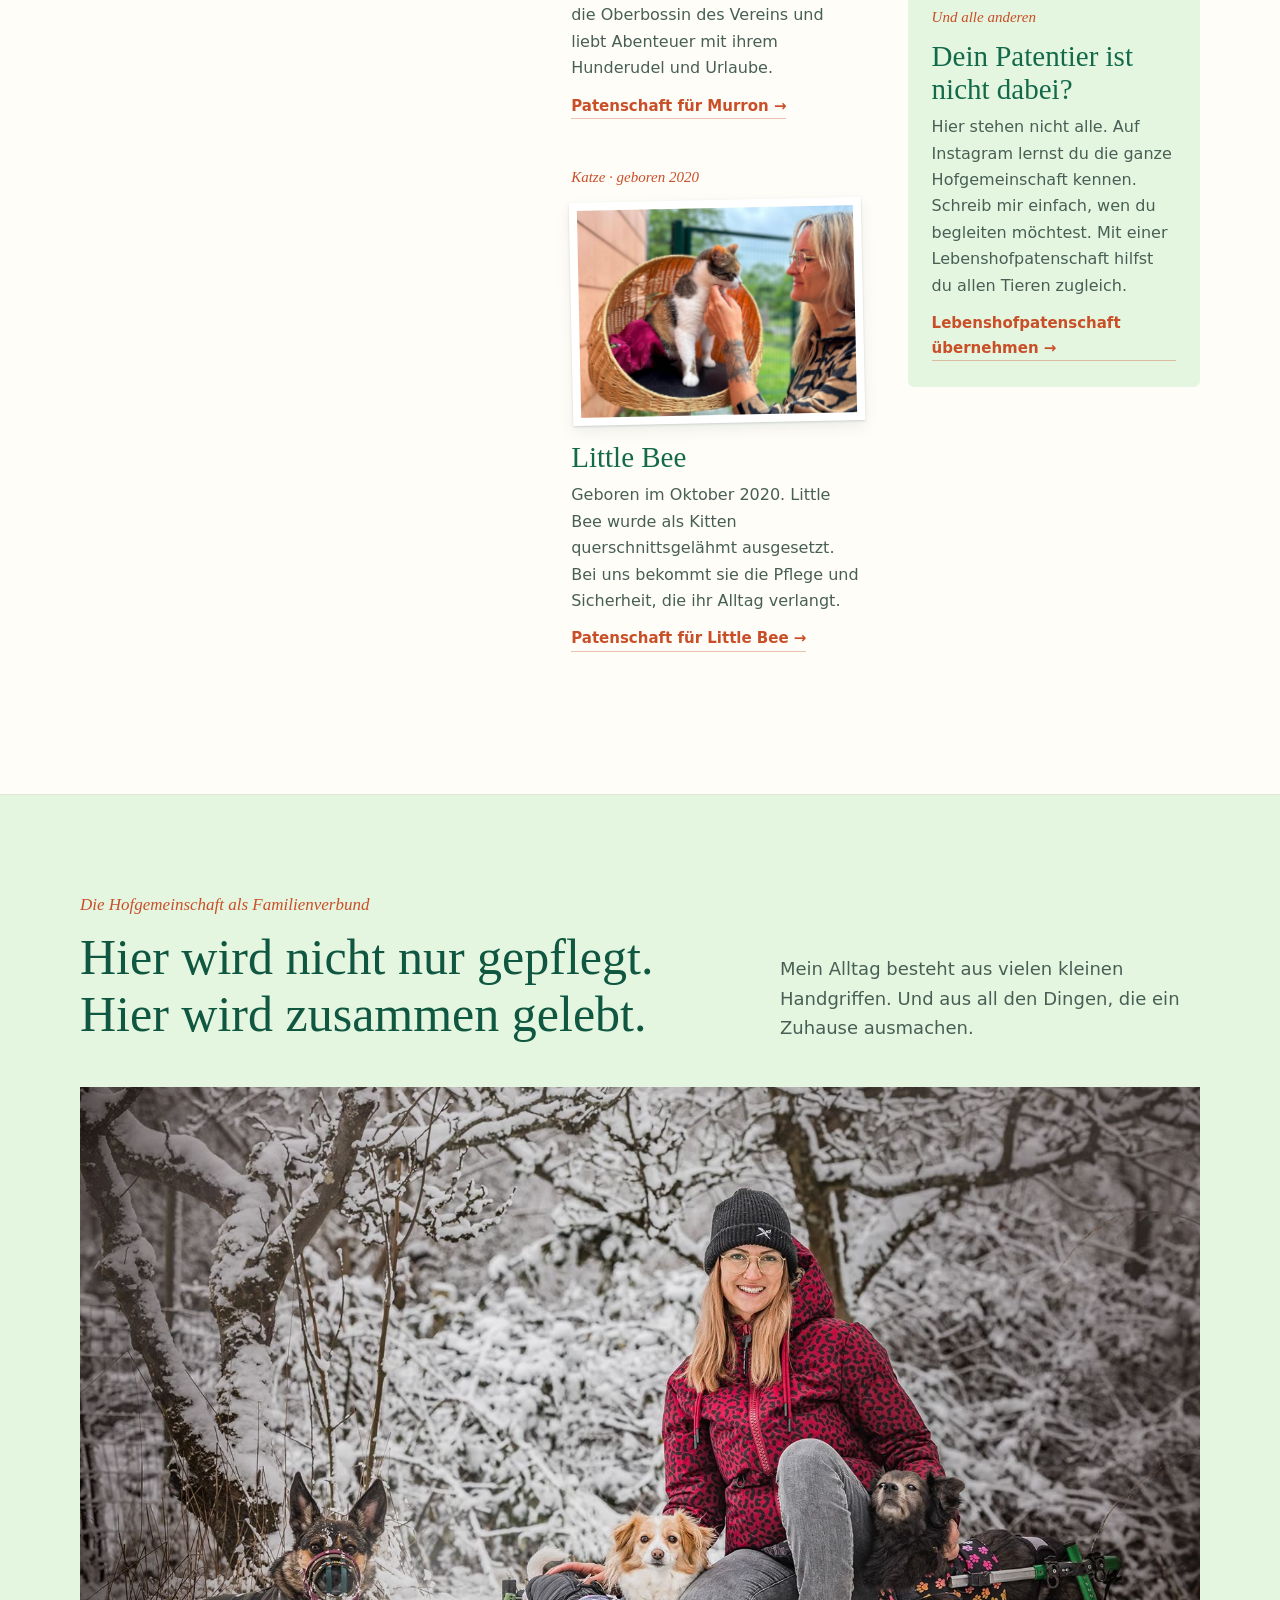
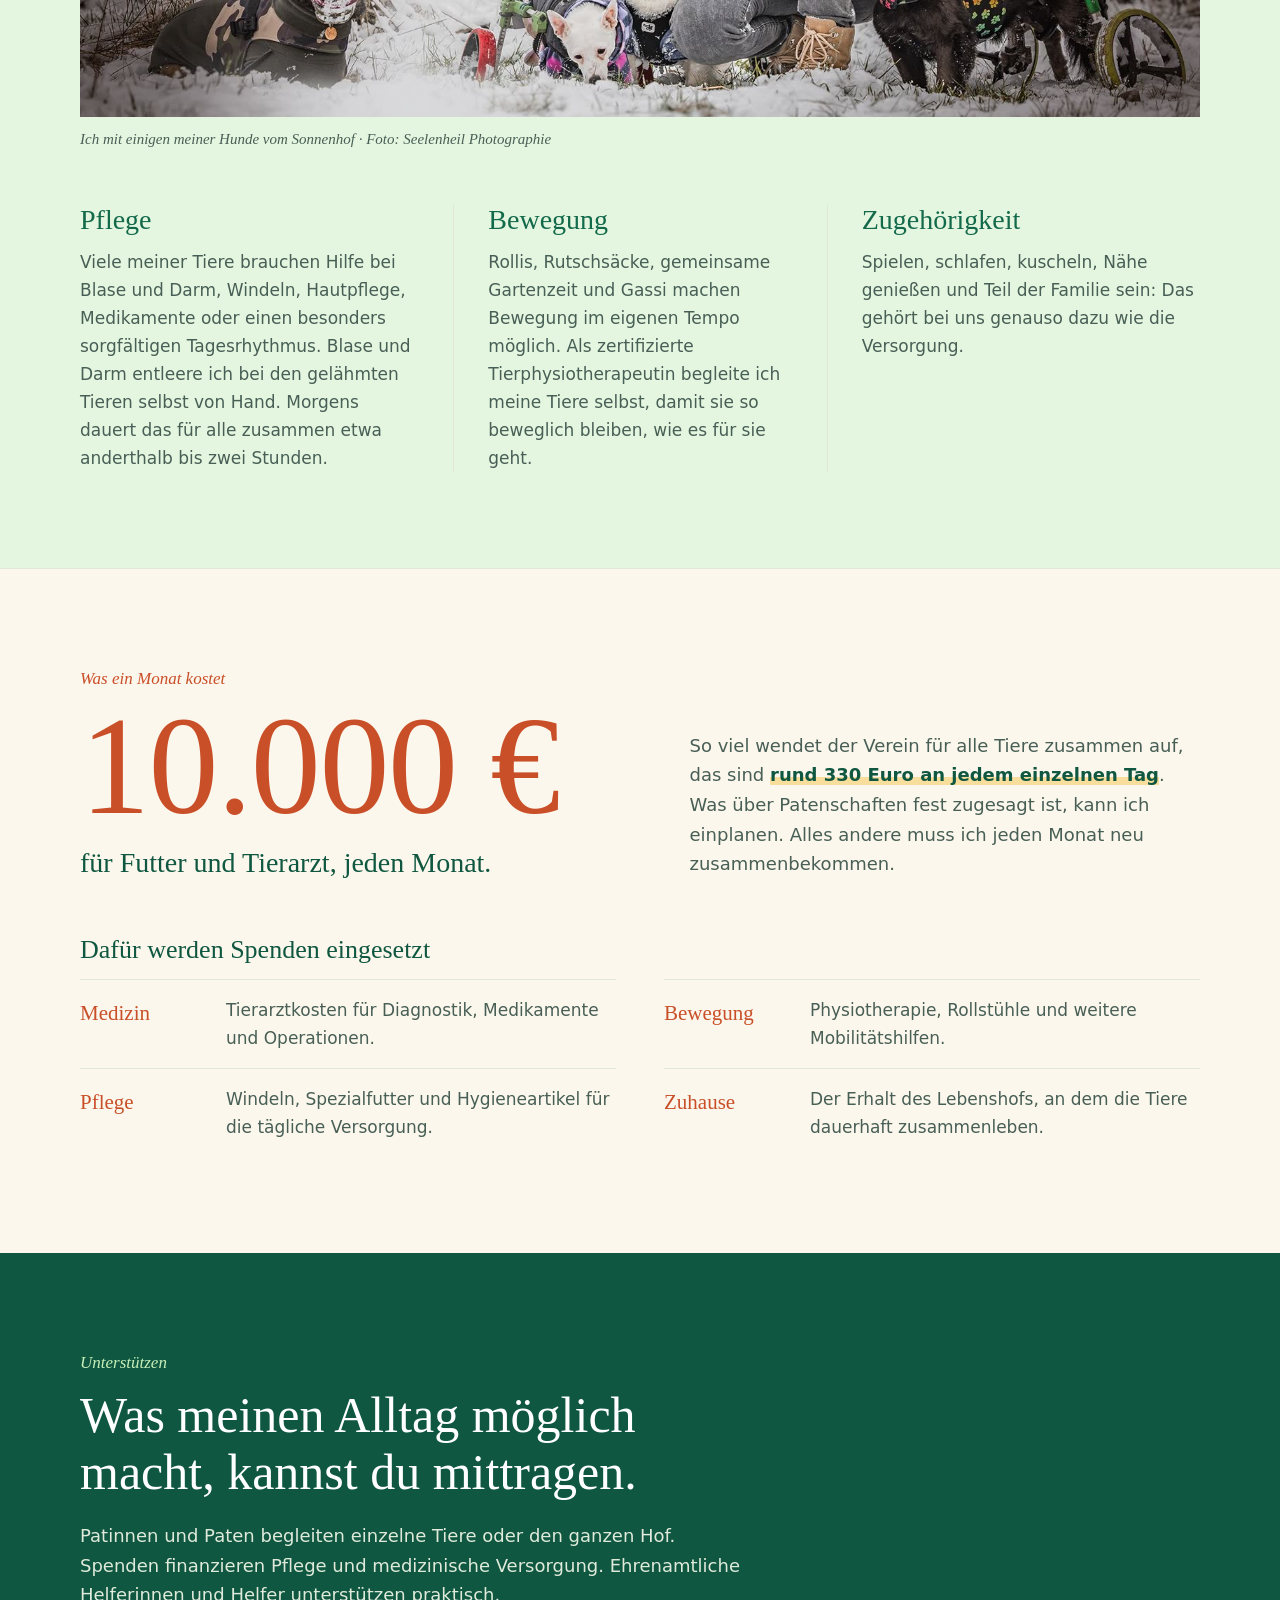
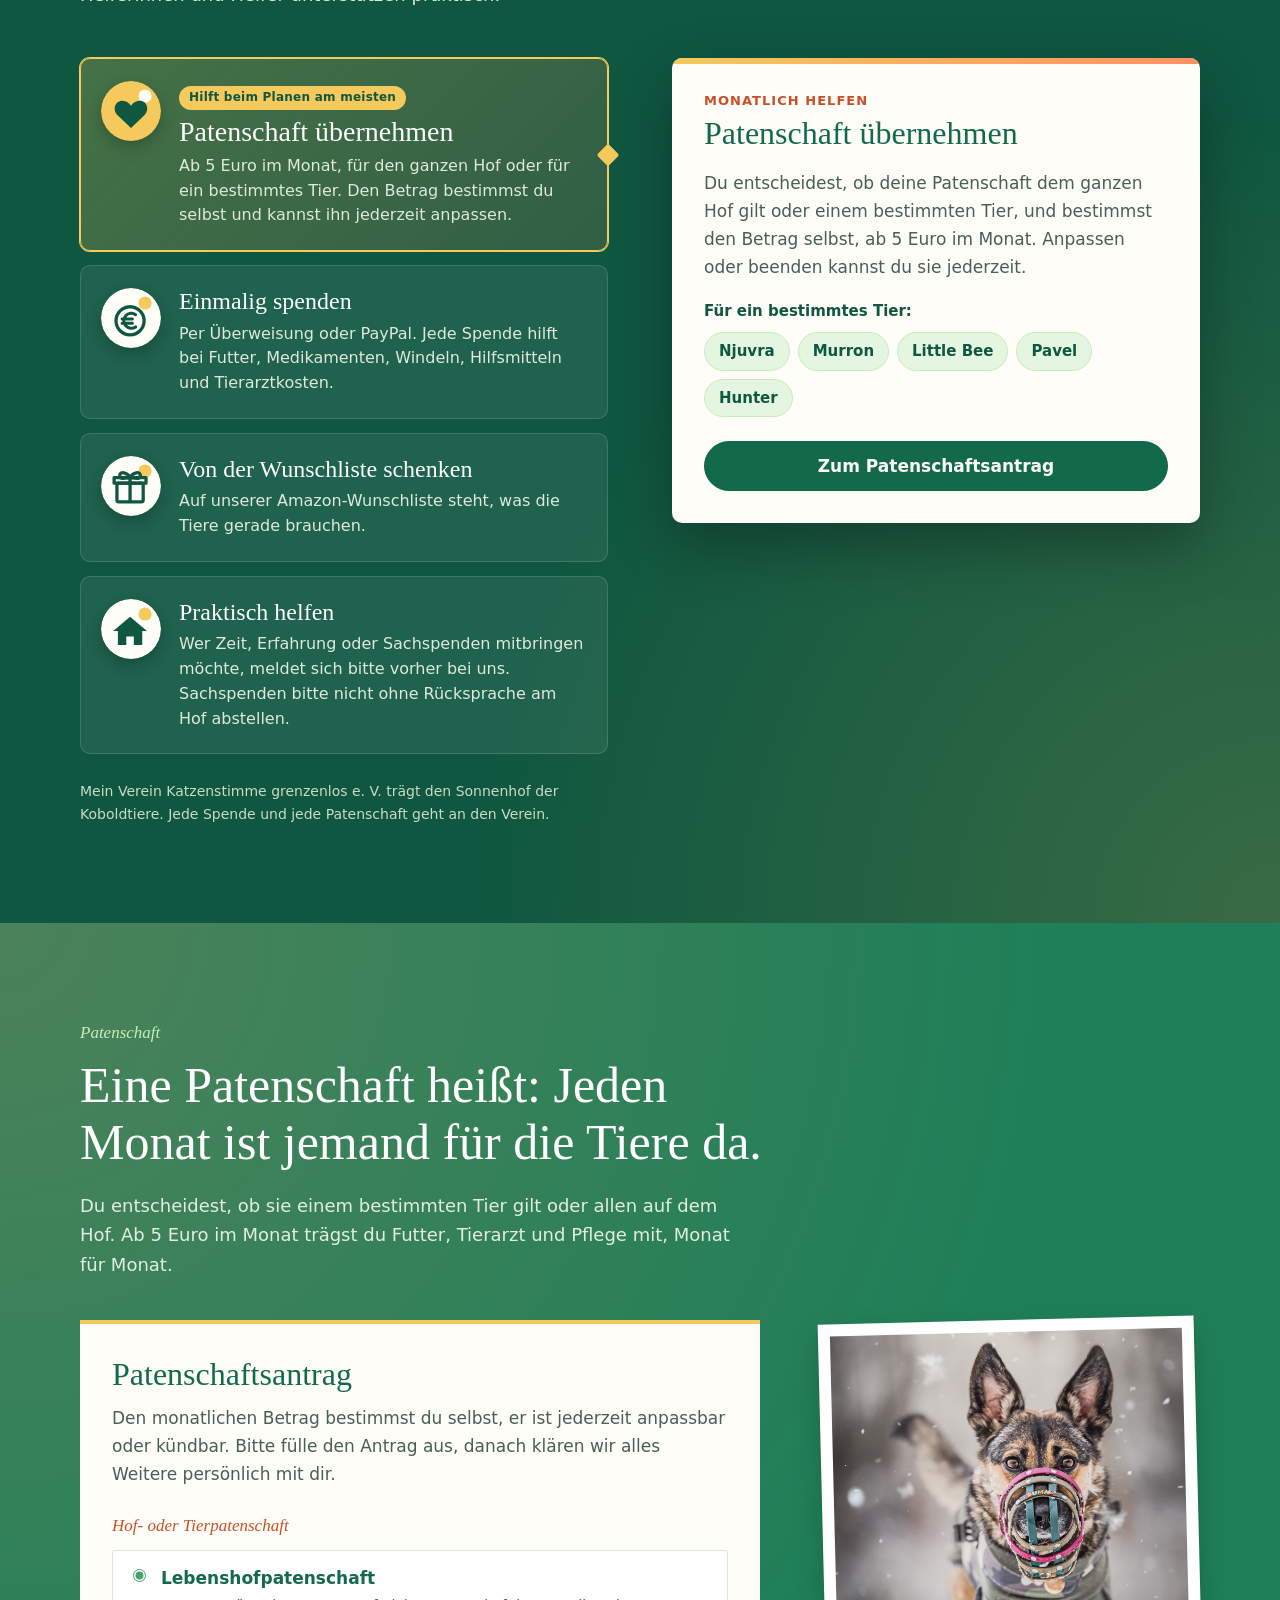
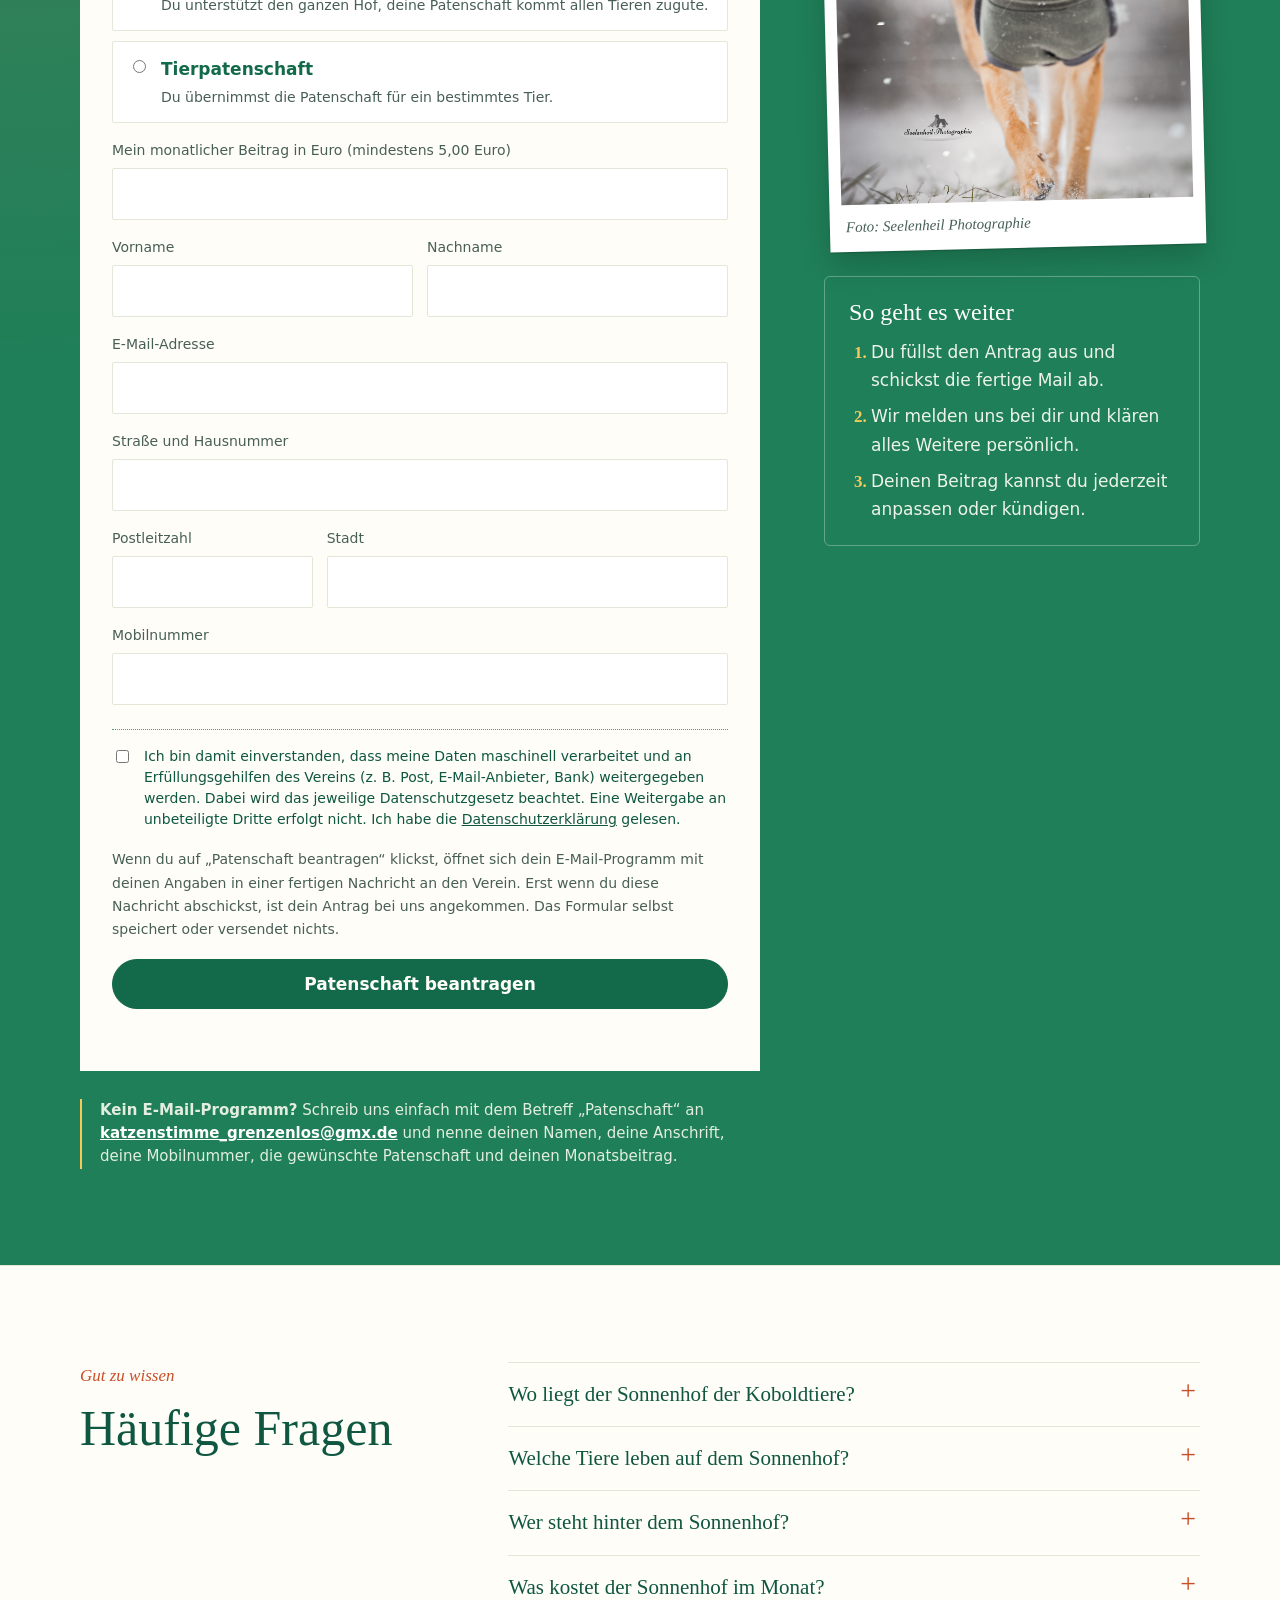
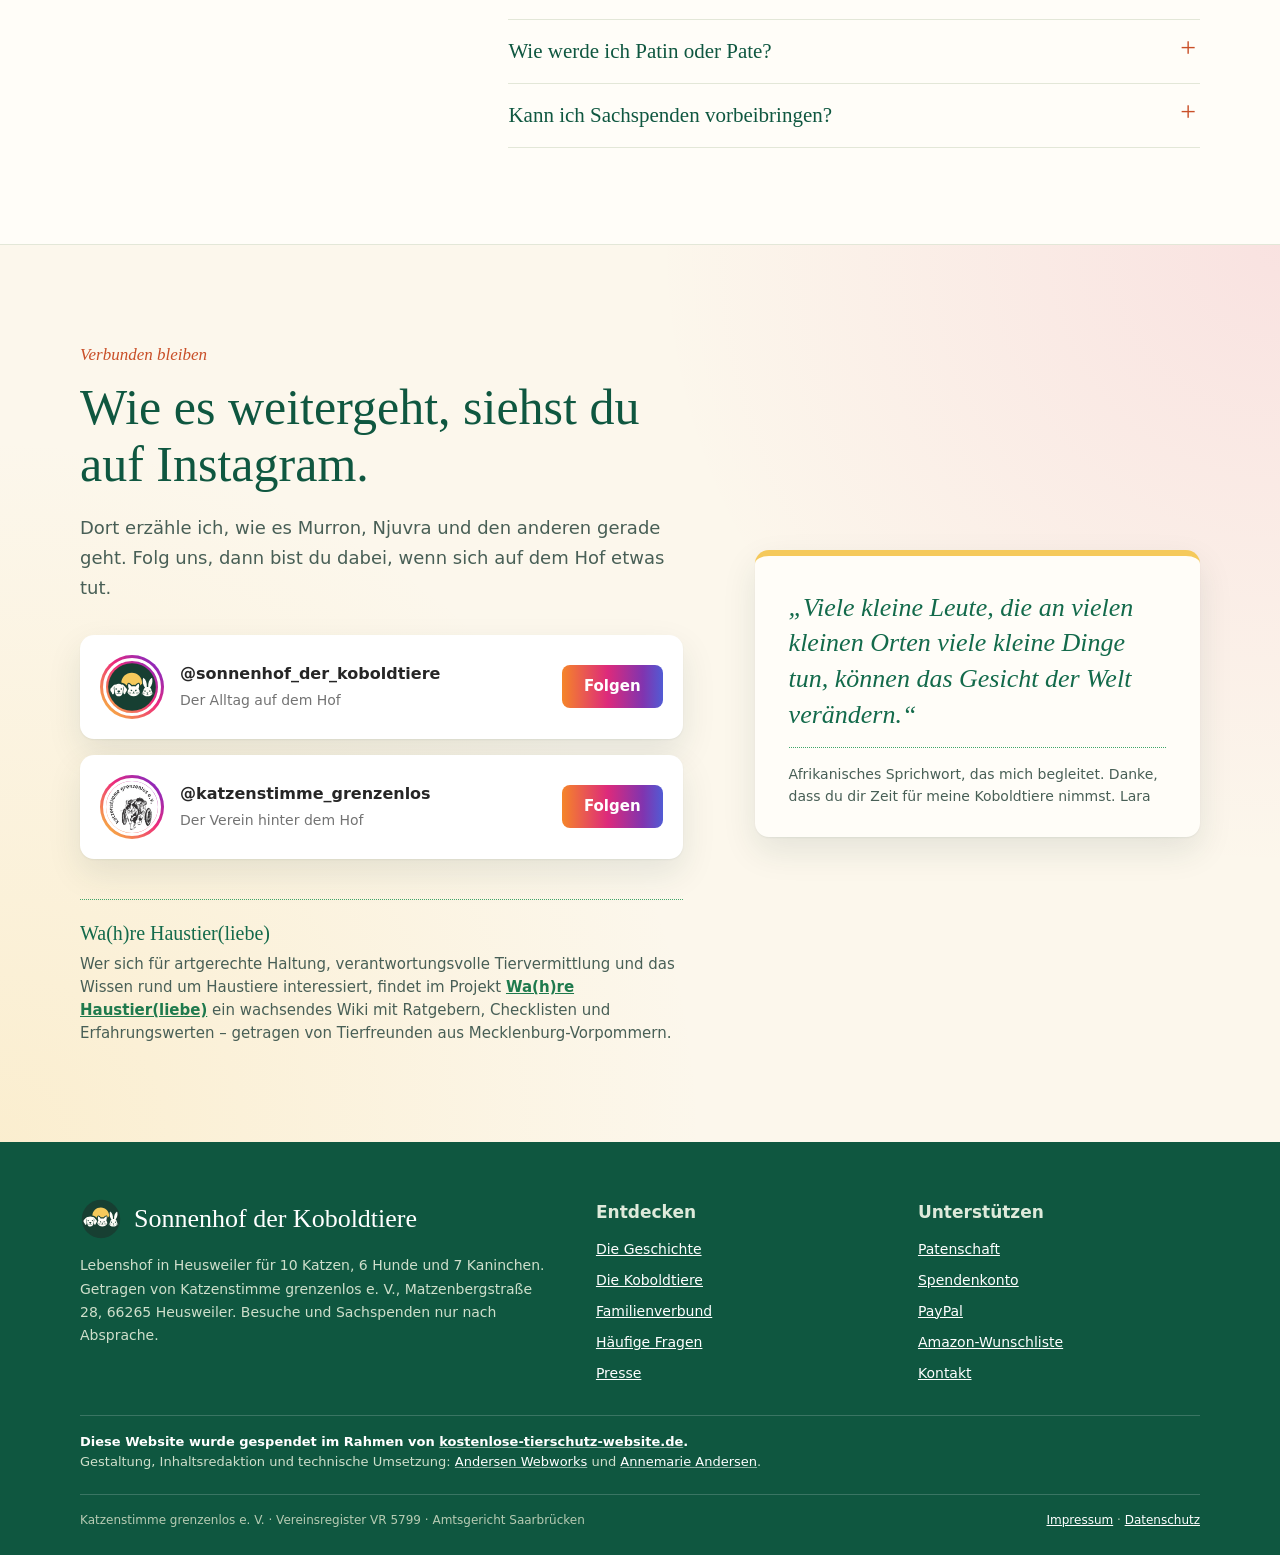
==== commit 366c6f8b: "Sonnenhof: Unterstützen als Auswahl, jede Karte zeigt rechts ihren eigenen Weg (Patenschaft, PayPal " ====
--- a/index.html
+++ b/index.html
@@ -397,30 +397,29 @@
         <div class="support-grid">
           <div>
             <div class="help-cards">
-              <a class="help-card help-card-main" href="#patenschaft">
+              <a class="help-card help-card-main is-active" href="#patenschaft" data-help="pate" aria-controls="hilfe-pate">
                 <svg class="help-icon" viewBox="0 0 64 64" aria-hidden="true"><circle cx="32" cy="32" r="32" fill="#f5c95b"/><circle cx="47" cy="16" r="7" fill="#fffdf8"/><path fill="#0f5740" d="M32 50 18 36.8C11.8 30.9 14.7 21 22.8 21c4.1 0 7.1 2.5 9.2 5.4 2.1-2.9 5.1-5.4 9.2-5.4 8.1 0 11 9.9 4.8 15.8z"/></svg>
                 <span class="help-text">
                   <span class="support-tag">Hilft beim Planen am meisten</span>
                   <h3>Patenschaft übernehmen</h3>
                   <span class="help-desc">Ab 5&nbsp;Euro im Monat, für den ganzen Hof oder für ein bestimmtes Tier. Den Betrag bestimmst du selbst und kannst ihn jederzeit anpassen.</span>
-                  <span class="help-more">Zum Antrag <span aria-hidden="true">→</span></span>
                 </span>
               </a>
-              <a class="help-card" href="#spenden">
+              <a class="help-card" href="#spenden" data-help="spenden" aria-controls="spenden">
                 <svg class="help-icon" viewBox="0 0 64 64" aria-hidden="true"><circle cx="32" cy="32" r="32" fill="#fffdf8"/><circle cx="47" cy="16" r="7" fill="#f5c95b"/><circle cx="31" cy="35" r="15" fill="none" stroke="#0f5740" stroke-width="3.5"/><path fill="none" stroke="#0f5740" stroke-width="3.2" stroke-linecap="round" d="M37 28.5a8 8 0 1 0 0 13M22.5 33h11M22.5 37.5h11"/></svg>
                 <span class="help-text">
                   <h3>Einmalig spenden</h3>
                   <span class="help-desc">Per Überweisung oder PayPal. Jede Spende hilft bei Futter, Medikamenten, Windeln, Hilfsmitteln und Tierarztkosten.</span>
                 </span>
               </a>
-              <a class="help-card" href="https://www.amazon.de/hz/wishlist/ls/34C3XM2DW4QZP" target="_blank" rel="noopener noreferrer">
+              <a class="help-card" href="https://www.amazon.de/hz/wishlist/ls/34C3XM2DW4QZP" target="_blank" rel="noopener noreferrer" data-help="wunsch" aria-controls="hilfe-wunsch">
                 <svg class="help-icon" viewBox="0 0 64 64" aria-hidden="true"><circle cx="32" cy="32" r="32" fill="#fffdf8"/><circle cx="47" cy="16" r="7" fill="#f5c95b"/><g fill="none" stroke="#0f5740" stroke-width="3.5" stroke-linejoin="round"><rect x="17" y="29" width="28" height="20" rx="2"/><path d="M14 23h34v6H14zM31 23v26"/><path stroke-linecap="round" d="M31 23c-3-6-11-7-11-2s8 2 11 2c3 0 11 3 11-2s-8-4-11 2"/></g></svg>
                 <span class="help-text">
                   <h3>Von der Wunschliste schenken</h3>
                   <span class="help-desc">Auf unserer Amazon-Wunschliste steht, was die Tiere gerade brauchen.</span>
                 </span>
               </a>
-              <a class="help-card" href="mailto:katzenstimme_grenzenlos@gmx.de?subject=Helfen">
+              <a class="help-card" href="mailto:katzenstimme_grenzenlos@gmx.de?subject=Helfen" data-help="helfen" aria-controls="hilfe-helfen">
                 <svg class="help-icon" viewBox="0 0 64 64" aria-hidden="true"><circle cx="32" cy="32" r="32" fill="#fffdf8"/><circle cx="47" cy="16" r="7" fill="#f5c95b"/><path fill="#0f5740" d="M31 19 13 34h5v15h9V40h8v9h9V34h5z"/></svg>
                 <span class="help-text">
                   <h3>Praktisch helfen</h3>
@@ -431,7 +430,25 @@
             <p class="support-note">Mein Verein Katzenstimme grenzenlos e.&nbsp;V. trägt den Sonnenhof der Koboldtiere. Jede Spende und jede Patenschaft geht an den Verein.</p>
           </div>
 
-          <aside class="donation-box" id="spenden" aria-labelledby="spendenkonto">
+          <div class="help-panels">
+          <div class="help-panel donation-box pate-panel" id="hilfe-pate" data-panel="pate">
+            <span class="donation-kicker">Monatlich helfen</span>
+            <h3>Patenschaft übernehmen</h3>
+            <p>Du entscheidest, ob deine Patenschaft dem ganzen Hof gilt oder einem bestimmten Tier, und bestimmst den Betrag selbst, ab 5&nbsp;Euro im Monat. Anpassen oder beenden kannst du sie jederzeit.</p>
+            <p class="panel-sub">Für ein bestimmtes Tier:</p>
+            <div class="pate-chips">
+              <a href="#patenschaft" data-pate="Njuvra">Njuvra</a>
+              <a href="#patenschaft" data-pate="Murron">Murron</a>
+              <a href="#patenschaft" data-pate="Little Bee">Little Bee</a>
+              <a href="#patenschaft" data-pate="Pavel">Pavel</a>
+              <a href="#patenschaft" data-pate="Hunter">Hunter</a>
+            </div>
+            <div class="donation-actions">
+              <a class="button button-primary" href="#patenschaft" data-pate="">Zum Patenschaftsantrag</a>
+            </div>
+          </div>
+
+          <aside class="help-panel donation-box" id="spenden" data-panel="spenden" aria-labelledby="spendenkonto">
             <span class="donation-kicker">Direkt spenden</span>
             <h3 id="spendenkonto">Spendenkonto</h3>
             <p>Deine Spende geht an den Verein, der den Sonnenhof trägt: Katzenstimme grenzenlos e.&nbsp;V.</p>
@@ -475,6 +492,27 @@
               Fragen zu einer Spende oder Patenschaft? Schreib an <a href="mailto:katzenstimme_grenzenlos@gmx.de">katzenstimme_grenzenlos@gmx.de</a>.
             </p>
           </aside>
+
+          <div class="help-panel donation-box" id="hilfe-wunsch" data-panel="wunsch">
+            <span class="donation-kicker">Sachspende</span>
+            <h3>Von der Wunschliste schenken</h3>
+            <p>Auf unserer Amazon-Wunschliste steht, was die Tiere gerade brauchen. Du suchst etwas aus, bezahlst es bei Amazon, und es wird direkt an uns geliefert.</p>
+            <div class="donation-actions">
+              <a class="button button-primary" href="https://www.amazon.de/hz/wishlist/ls/34C3XM2DW4QZP" target="_blank" rel="noopener noreferrer">Zur Wunschliste</a>
+            </div>
+          </div>
+
+          <div class="help-panel donation-box" id="hilfe-helfen" data-panel="helfen">
+            <span class="donation-kicker">Mit anpacken</span>
+            <h3>Praktisch helfen</h3>
+            <p>Du hast Zeit, Erfahrung oder Sachspenden, die du mitbringen möchtest? Schreib mir vorher, dann schauen wir, was gerade passt.</p>
+            <p>Sachspenden bitte nicht ohne Rücksprache am Hof abstellen.</p>
+            <div class="donation-actions">
+              <a class="button button-primary" href="mailto:katzenstimme_grenzenlos@gmx.de?subject=Helfen">E-Mail schreiben</a>
+            </div>
+            <p class="tax-note">katzenstimme_grenzenlos@gmx.de</p>
+          </div>
+          </div>
         </div>
       </div>
     </section>
@@ -600,7 +638,7 @@
               <span class="follow-button">Folgen</span>
             </a>
             <a class="follow-card" href="https://www.instagram.com/katzenstimme_grenzenlos/" target="_blank" rel="noopener noreferrer">
-              <span class="ig-avatar follow-avatar"><span class="follow-glyph"><svg class="ig-glyph" viewBox="0 0 24 24" aria-hidden="true"><rect x="3" y="3" width="18" height="18" rx="5" fill="none" stroke="currentColor" stroke-width="2"/><circle cx="12" cy="12" r="4.2" fill="none" stroke="currentColor" stroke-width="2"/><circle cx="17.4" cy="6.6" r="1.3" fill="currentColor"/></svg></span></span>
+              <span class="ig-avatar follow-avatar"><img src="assets/img/logo/katzenstimme-logo-192.png" alt="" width="64" height="64" loading="lazy"></span>
               <span class="follow-id"><strong>@katzenstimme_grenzenlos</strong><span>Der Verein hinter dem Hof</span></span>
               <span class="follow-button">Folgen</span>
             </a>
@@ -688,6 +726,33 @@
         copyStatus.textContent = 'Bitte die IBAN direkt aus dem Spendenkonto übernehmen.';
       }
     });
+
+    // Unterstützen: Karte links wählt den Inhalt rechts
+    const helpCards = document.querySelectorAll('[data-help]');
+    const helpPanels = document.querySelectorAll('[data-panel]');
+    const helpPanelsBox = document.querySelector('.help-panels');
+    function showHelp(key, scroll) {
+      helpCards.forEach((card) => {
+        const active = card.dataset.help === key;
+        card.classList.toggle('is-active', active);
+        card.setAttribute('aria-current', active ? 'true' : 'false');
+      });
+      helpPanels.forEach((panel) => { panel.hidden = panel.dataset.panel !== key; });
+      if (scroll && window.innerWidth < 900) helpPanelsBox.scrollIntoView({ behavior: 'smooth', block: 'start' });
+    }
+    helpPanelsBox.classList.add('is-tabbed');
+    helpCards.forEach((card) => {
+      card.addEventListener('click', (event) => {
+        event.preventDefault();
+        showHelp(card.dataset.help, true);
+      });
+    });
+    function helpFromHash() {
+      if (location.hash === '#spenden') showHelp('spenden', false);
+    }
+    document.querySelectorAll('a[href="#spenden"]:not([data-help])').forEach((link) => link.addEventListener('click', () => showHelp('spenden', false)));
+    showHelp(location.hash === '#spenden' ? 'spenden' : 'pate', false);
+    window.addEventListener('hashchange', helpFromHash);
 
     // Betragsauswahl für den PayPal-Link
     const amountButtons = document.querySelectorAll('.amount-button');
--- a/assets/css/sonnenhof.css
+++ b/assets/css/sonnenhof.css
@@ -1396,10 +1396,22 @@
 .help-text { display: block; }
 .help-card h3 { color: #fff; font-size: 24px; }
 .help-desc { display: block; margin-top: 6px; color: #dfeadb; font-size: 16px; line-height: 1.55; }
-.help-card-main {
-  padding: 26px 24px 24px 22px;
-  background: linear-gradient(135deg, rgba(245,201,91,.2), rgba(255,143,98,.12));
-  border-color: rgba(245,201,91,.6);
+.help-card.is-active {
+  position: relative;
+  background: linear-gradient(135deg, rgba(245,201,91,.24), rgba(255,143,98,.14));
+  border-color: var(--honey);
+  box-shadow: 0 0 0 1px var(--honey);
+}
+.help-card.is-active::after {
+  content: "";
+  position: absolute;
+  top: 50%;
+  right: -9px;
+  width: 16px;
+  height: 16px;
+  background: var(--honey);
+  transform: translateY(-50%) rotate(45deg);
+  border-radius: 2px;
 }
 .help-card-main h3 { font-size: 28px; }
 .help-more {
@@ -1470,17 +1482,6 @@
 .follow-card:hover { transform: translateY(-3px); box-shadow: 0 2px 4px rgba(18,59,45,.08), 0 20px 40px rgba(18,59,45,.14); }
 .follow-avatar { grid-area: avatar; }
 .follow-avatar img { width: 58px; height: 58px; }
-.follow-glyph {
-  display: grid;
-  place-items: center;
-  width: 58px;
-  height: 58px;
-  color: var(--pine);
-  background: var(--mint);
-  border: 3px solid #fff;
-  border-radius: 50%;
-}
-.follow-glyph .ig-glyph { width: 26px; height: 26px; }
 .follow-id { grid-area: id; display: grid; gap: 2px; min-width: 0; }
 .follow-id strong { font-size: 16px; font-weight: 600; overflow-wrap: anywhere; }
 .follow-id span { color: #737373; font-size: 14px; }
@@ -1537,3 +1538,24 @@
 .press-contact { margin: 22px 0 0; color: var(--muted); font-size: 15px; text-align: center; }
 .press-contact a { color: var(--leaf-text); font-weight: 600; }
 @media (max-width: 620px) { .press-more ul { grid-template-columns: 1fr; } }
+
+/* Unterstützen: rechte Seite wechselt mit der gewählten Karte */
+.help-card { cursor: pointer; }
+.help-panels.is-tabbed .help-panel[hidden] { display: none; }
+.help-panels { display: grid; gap: 18px; }
+.help-panel h3 { color: var(--pine); font-size: 32px; }
+.help-panel > p { color: var(--muted); }
+.panel-sub { margin: 18px 0 8px; color: var(--pine-dark) !important; font-weight: 700; font-size: 15px; }
+.pate-chips { display: flex; flex-wrap: wrap; gap: 8px; }
+.pate-chips a {
+  padding: 6px 14px;
+  color: var(--pine-dark);
+  background: var(--mint);
+  border: 1px solid var(--sage);
+  border-radius: 999px;
+  font-size: 15px;
+  font-weight: 600;
+  text-decoration: none;
+}
+.pate-chips a:hover { background: var(--sage); }
+@media (max-width: 900px) { .help-card.is-active::after { display: none; } }
